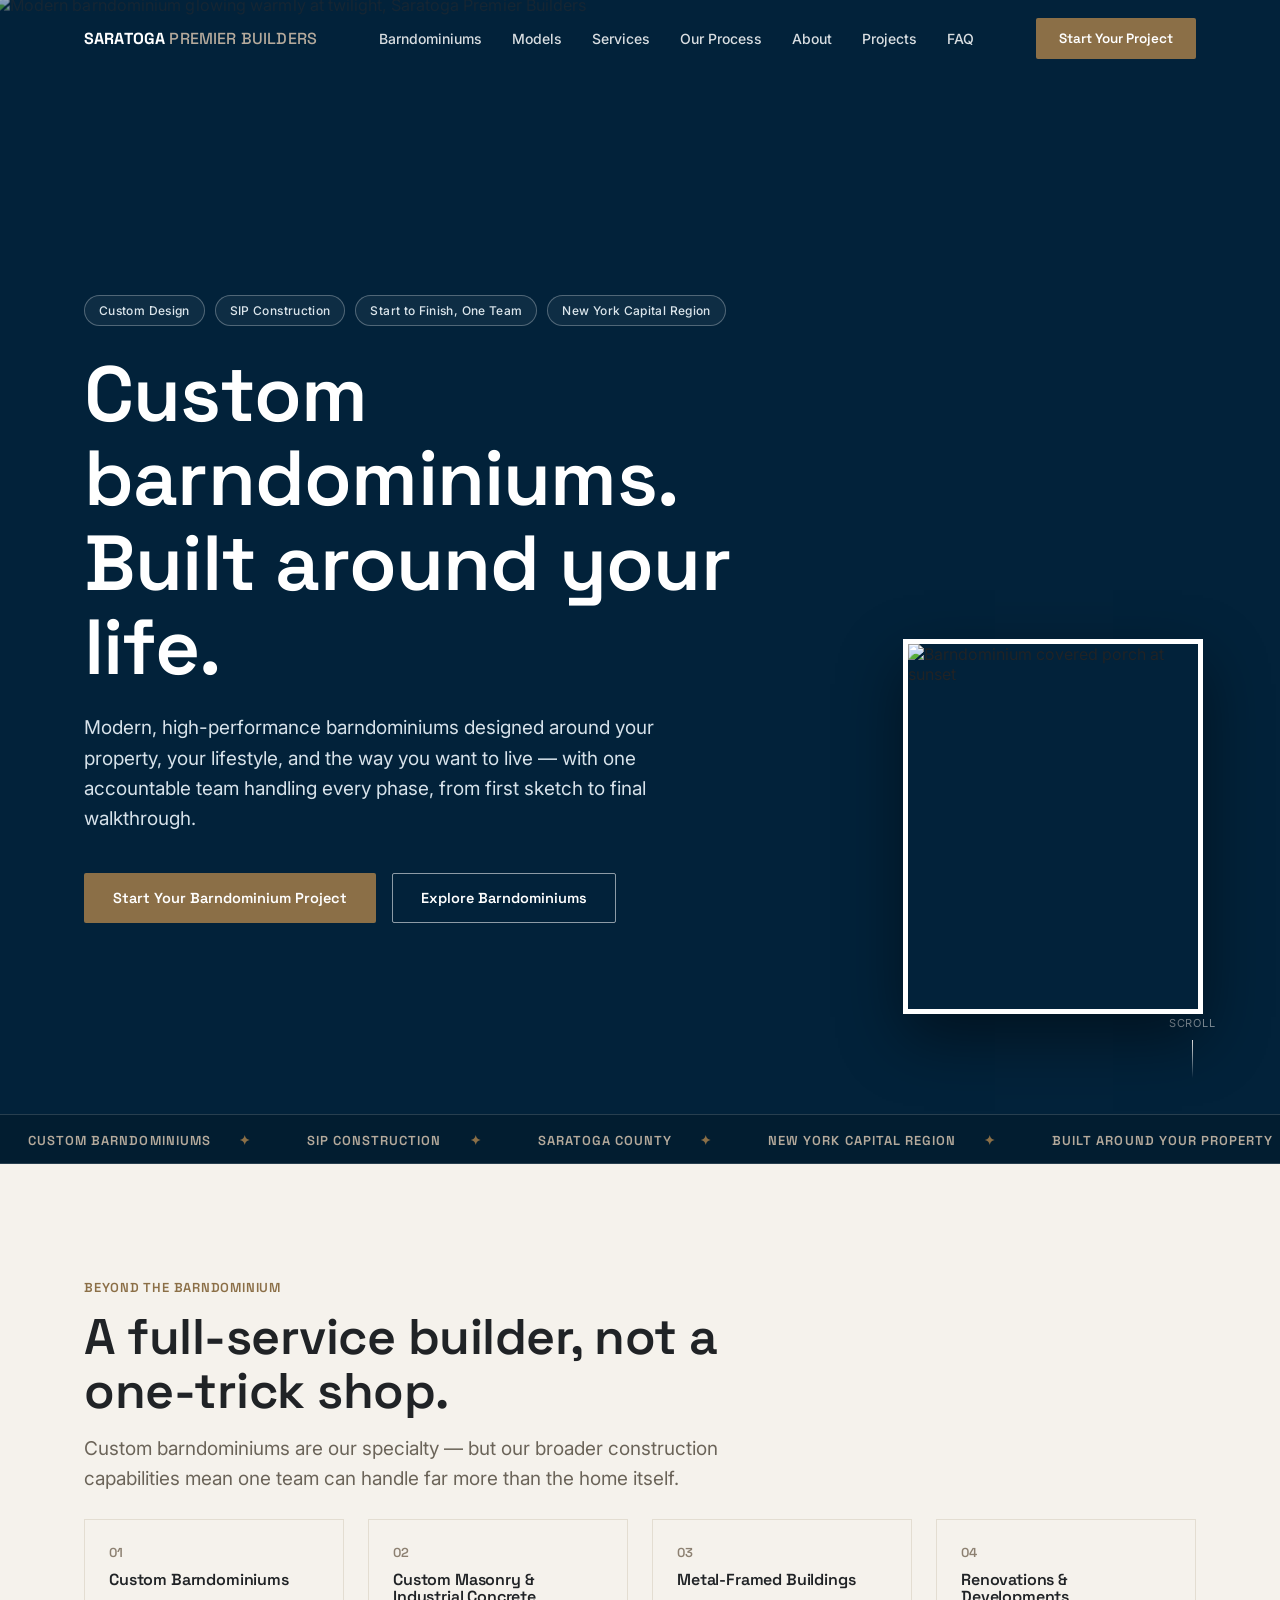
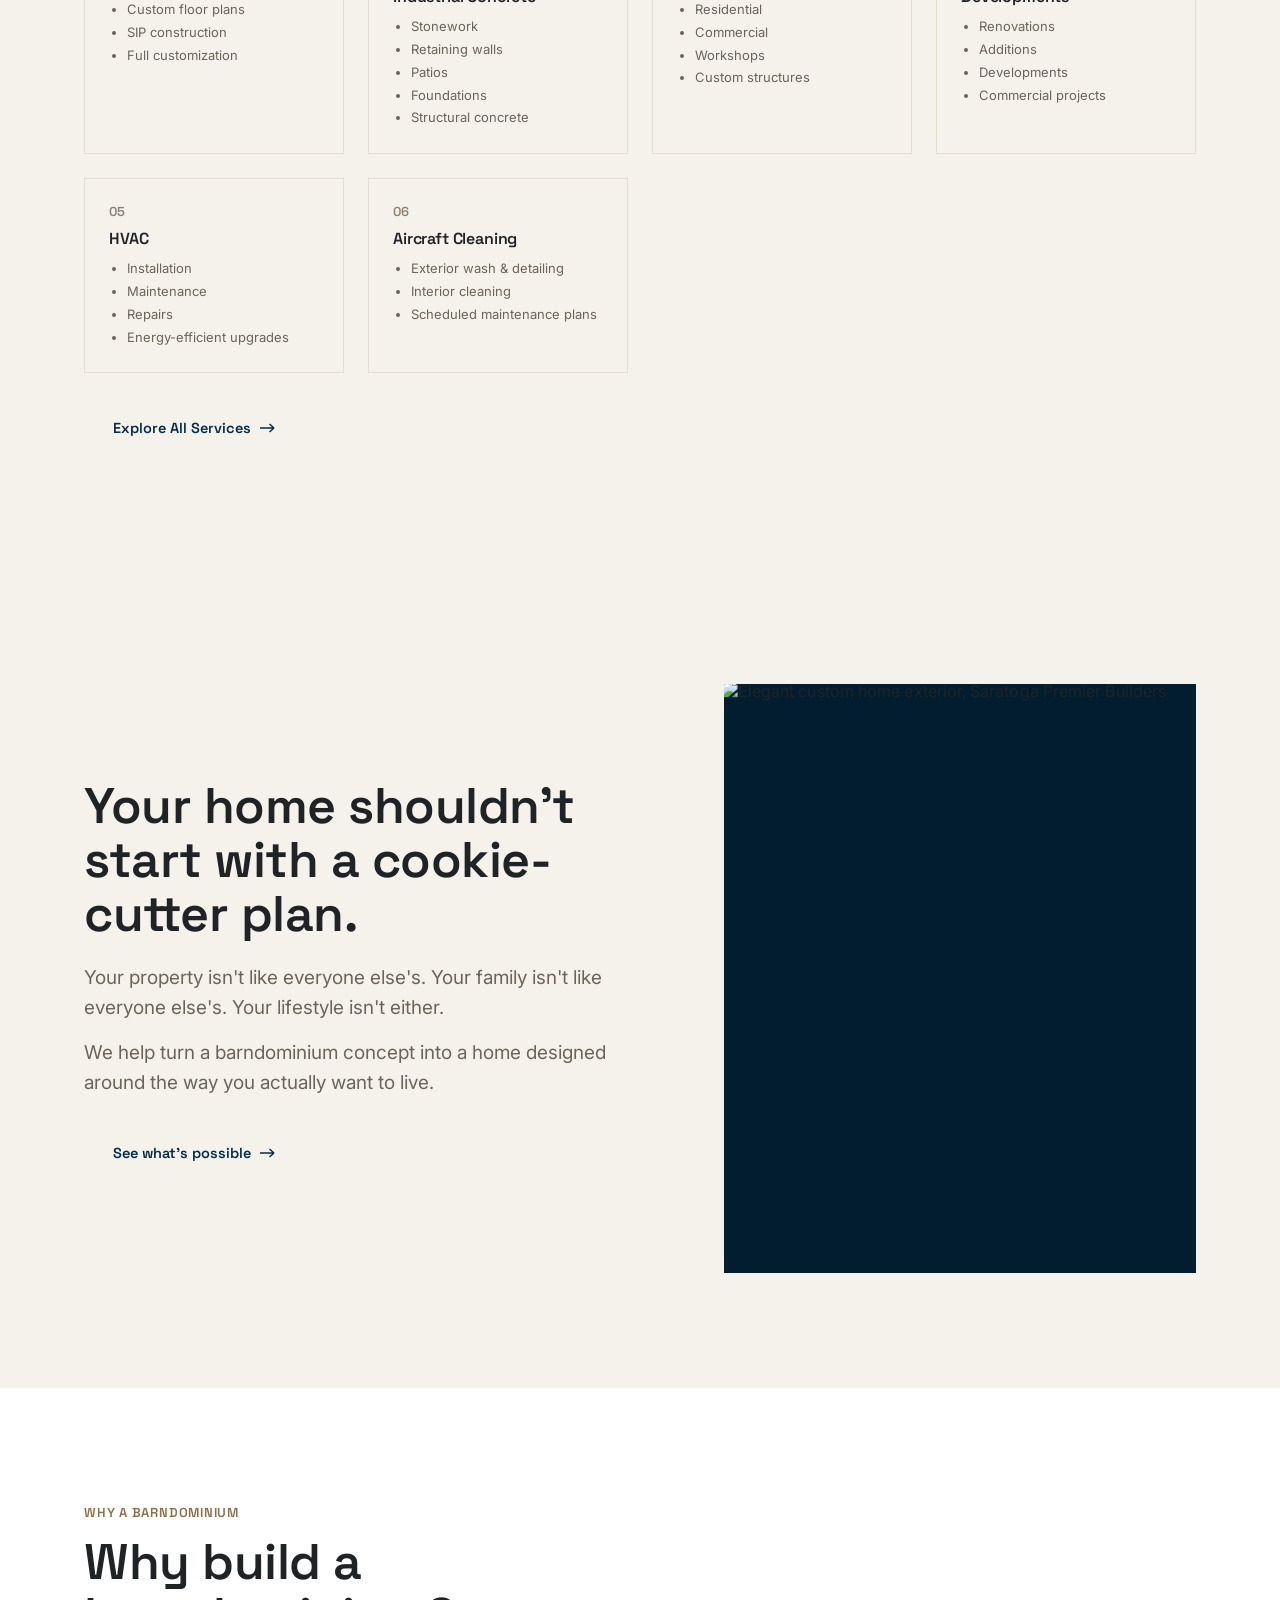
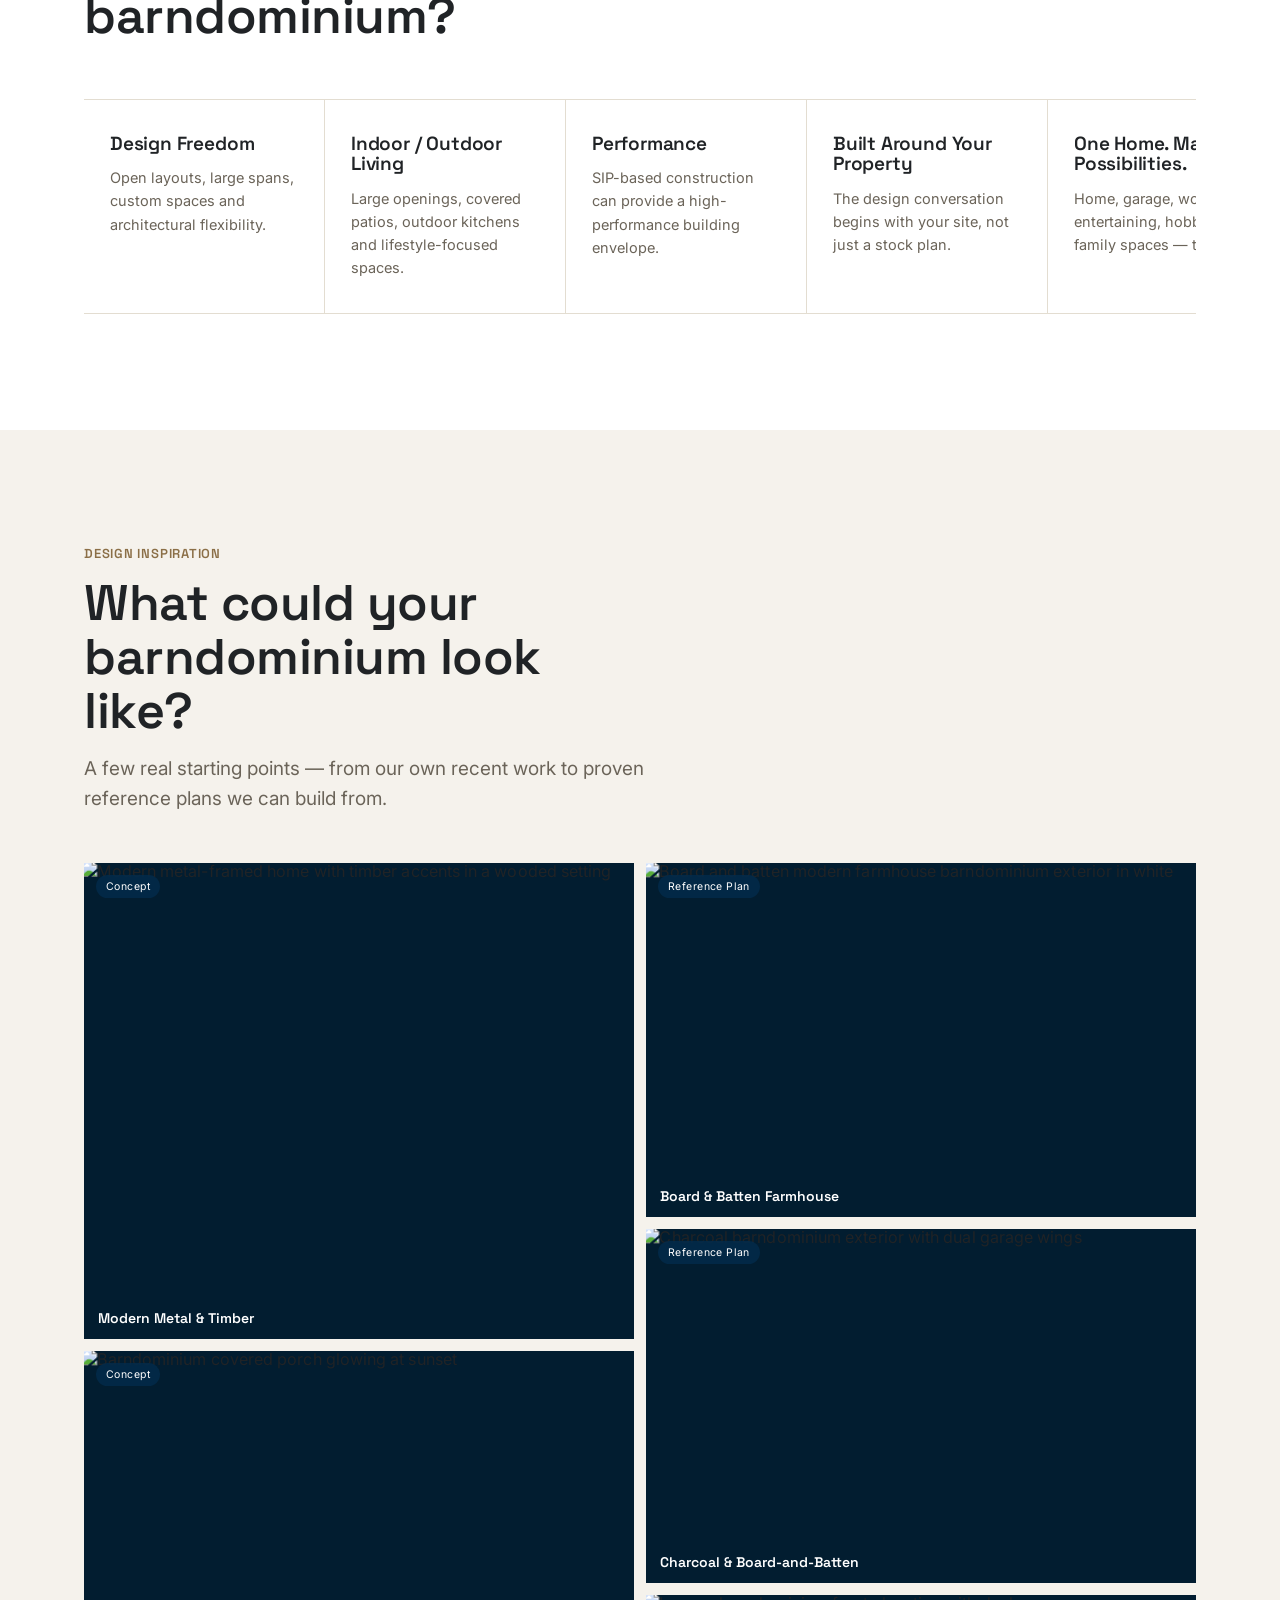
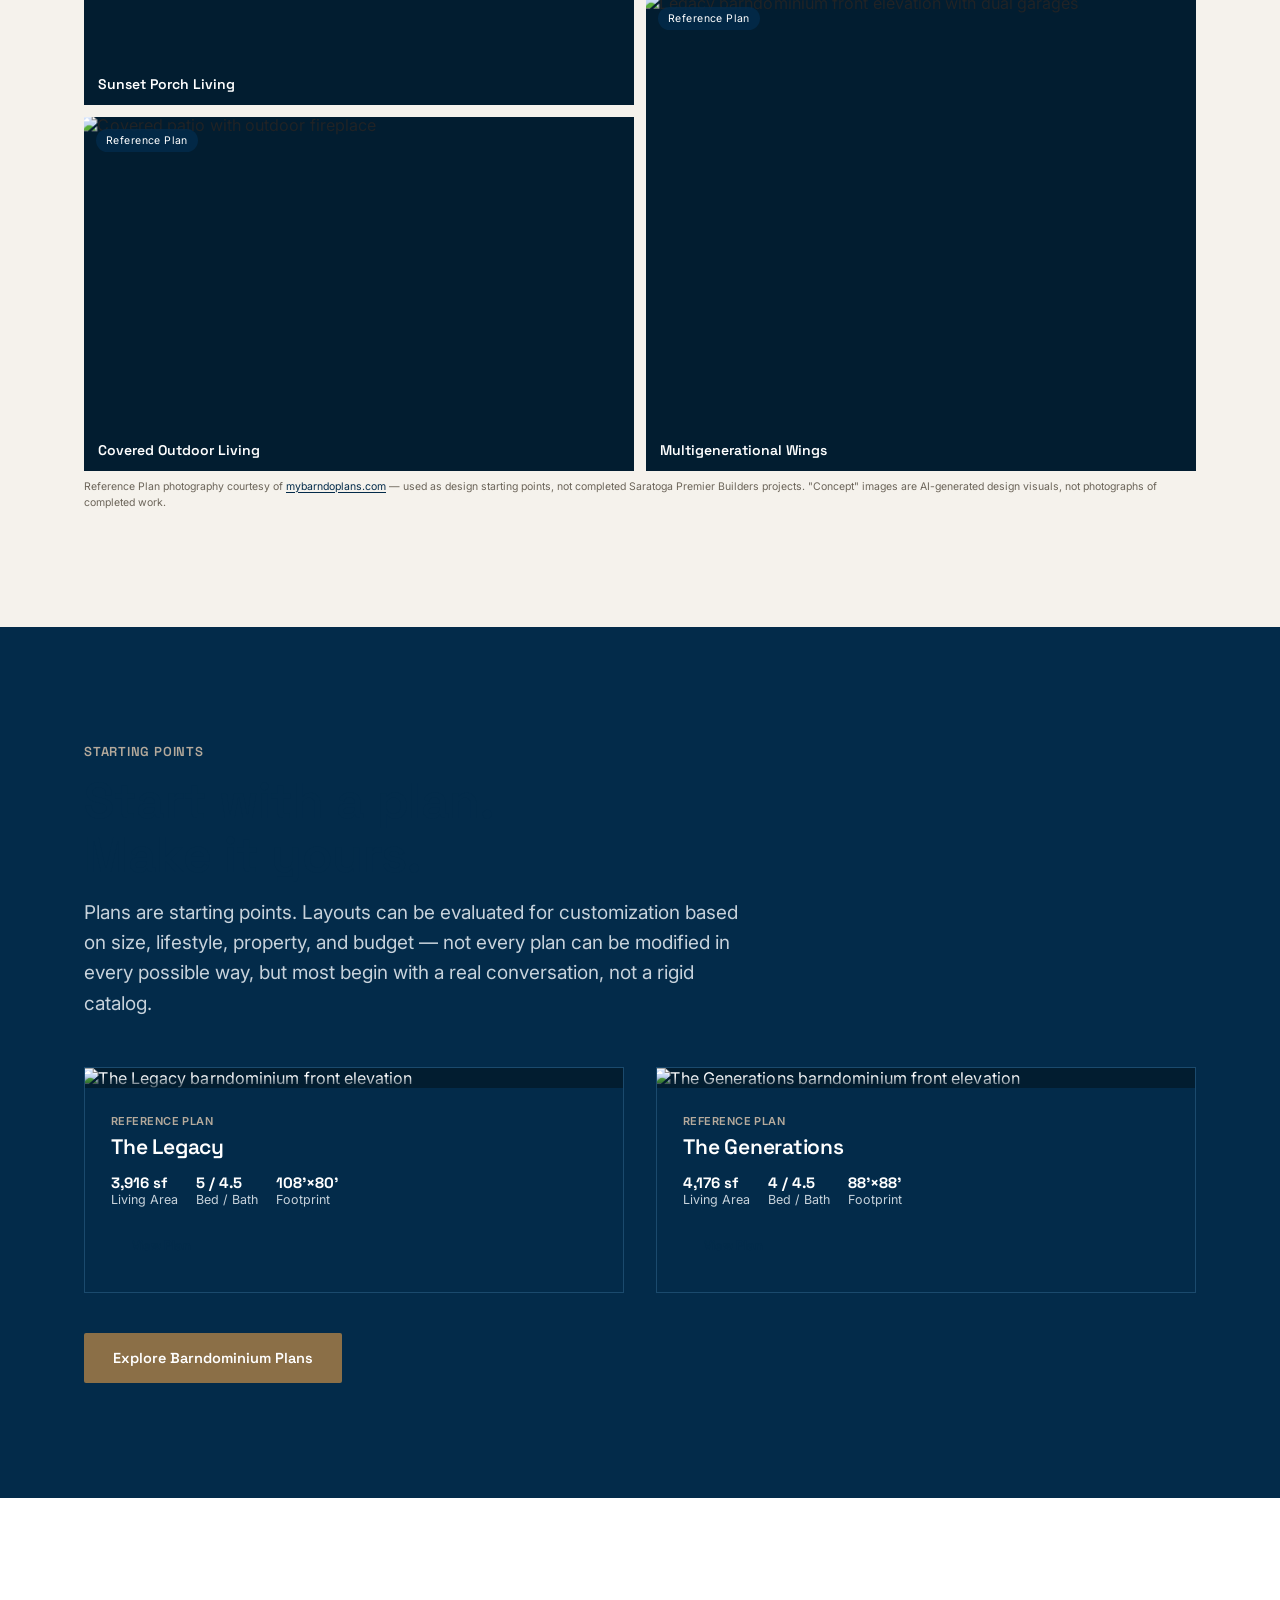
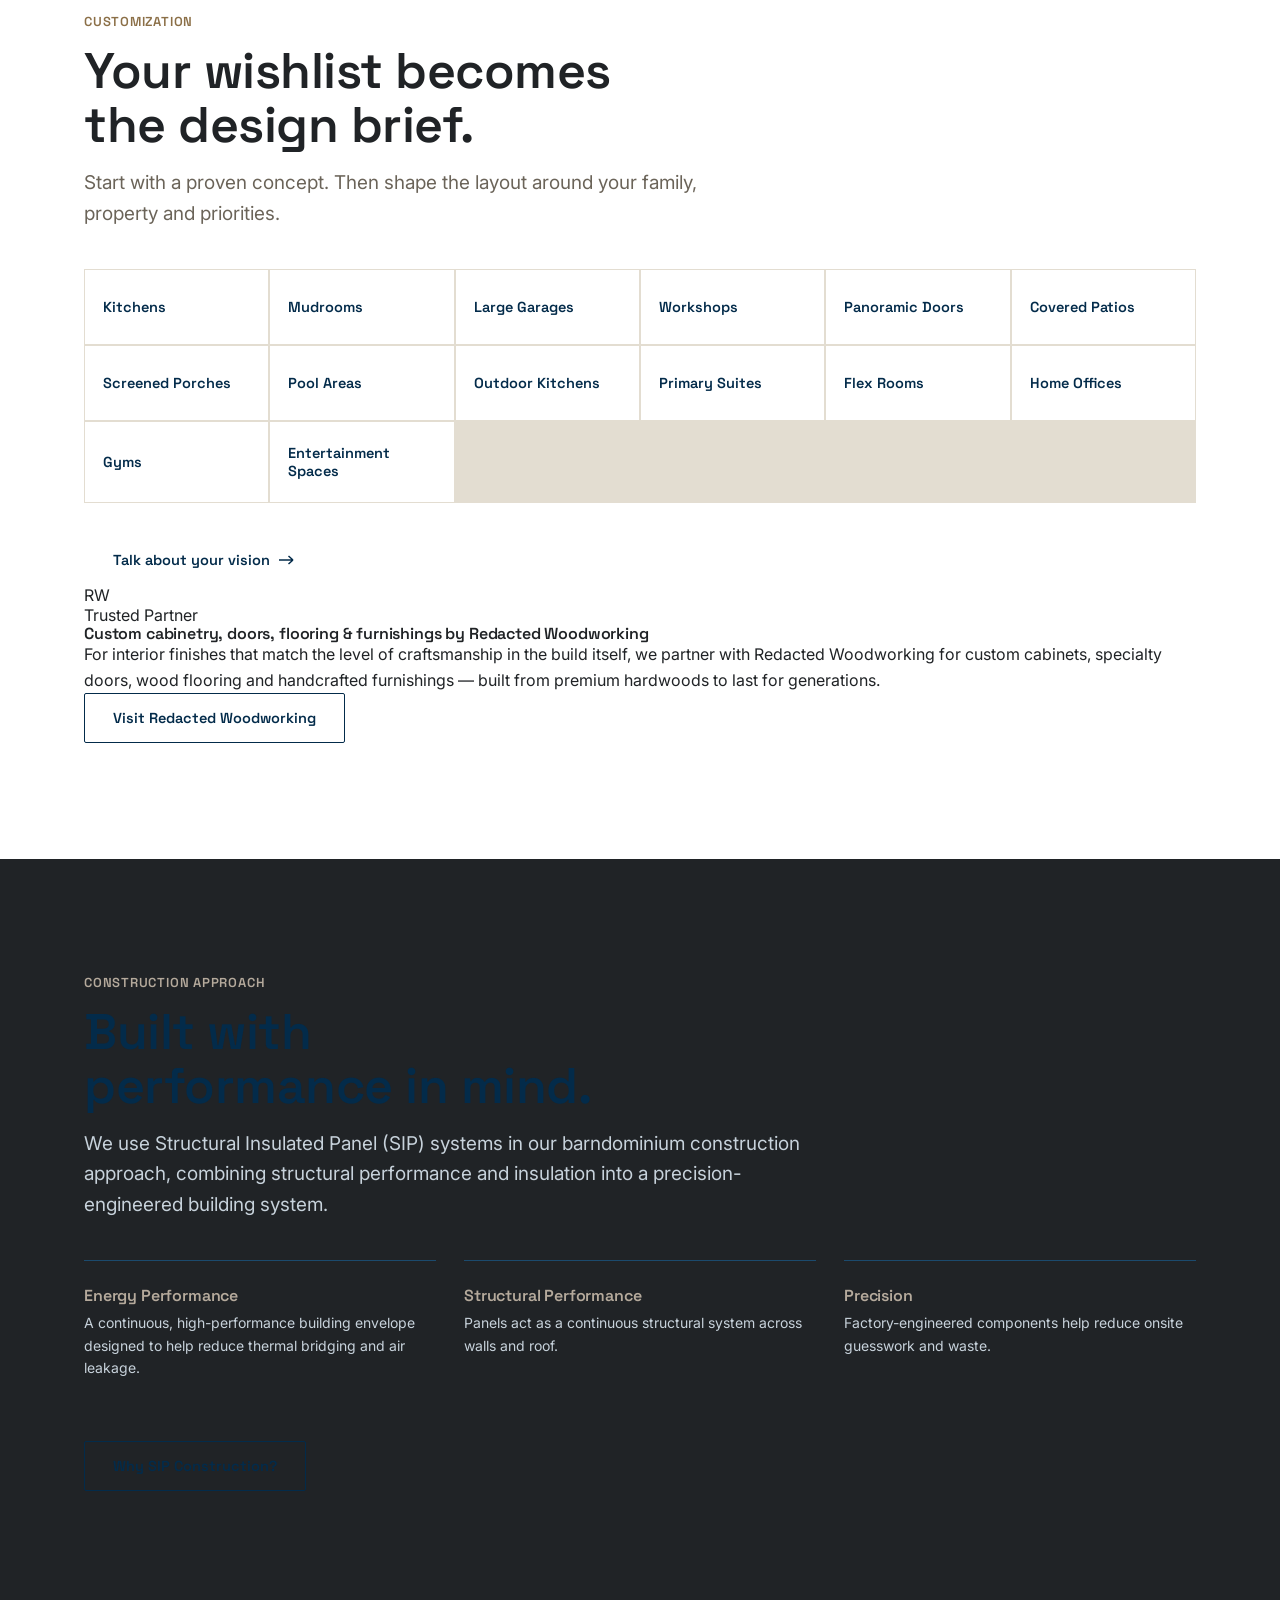
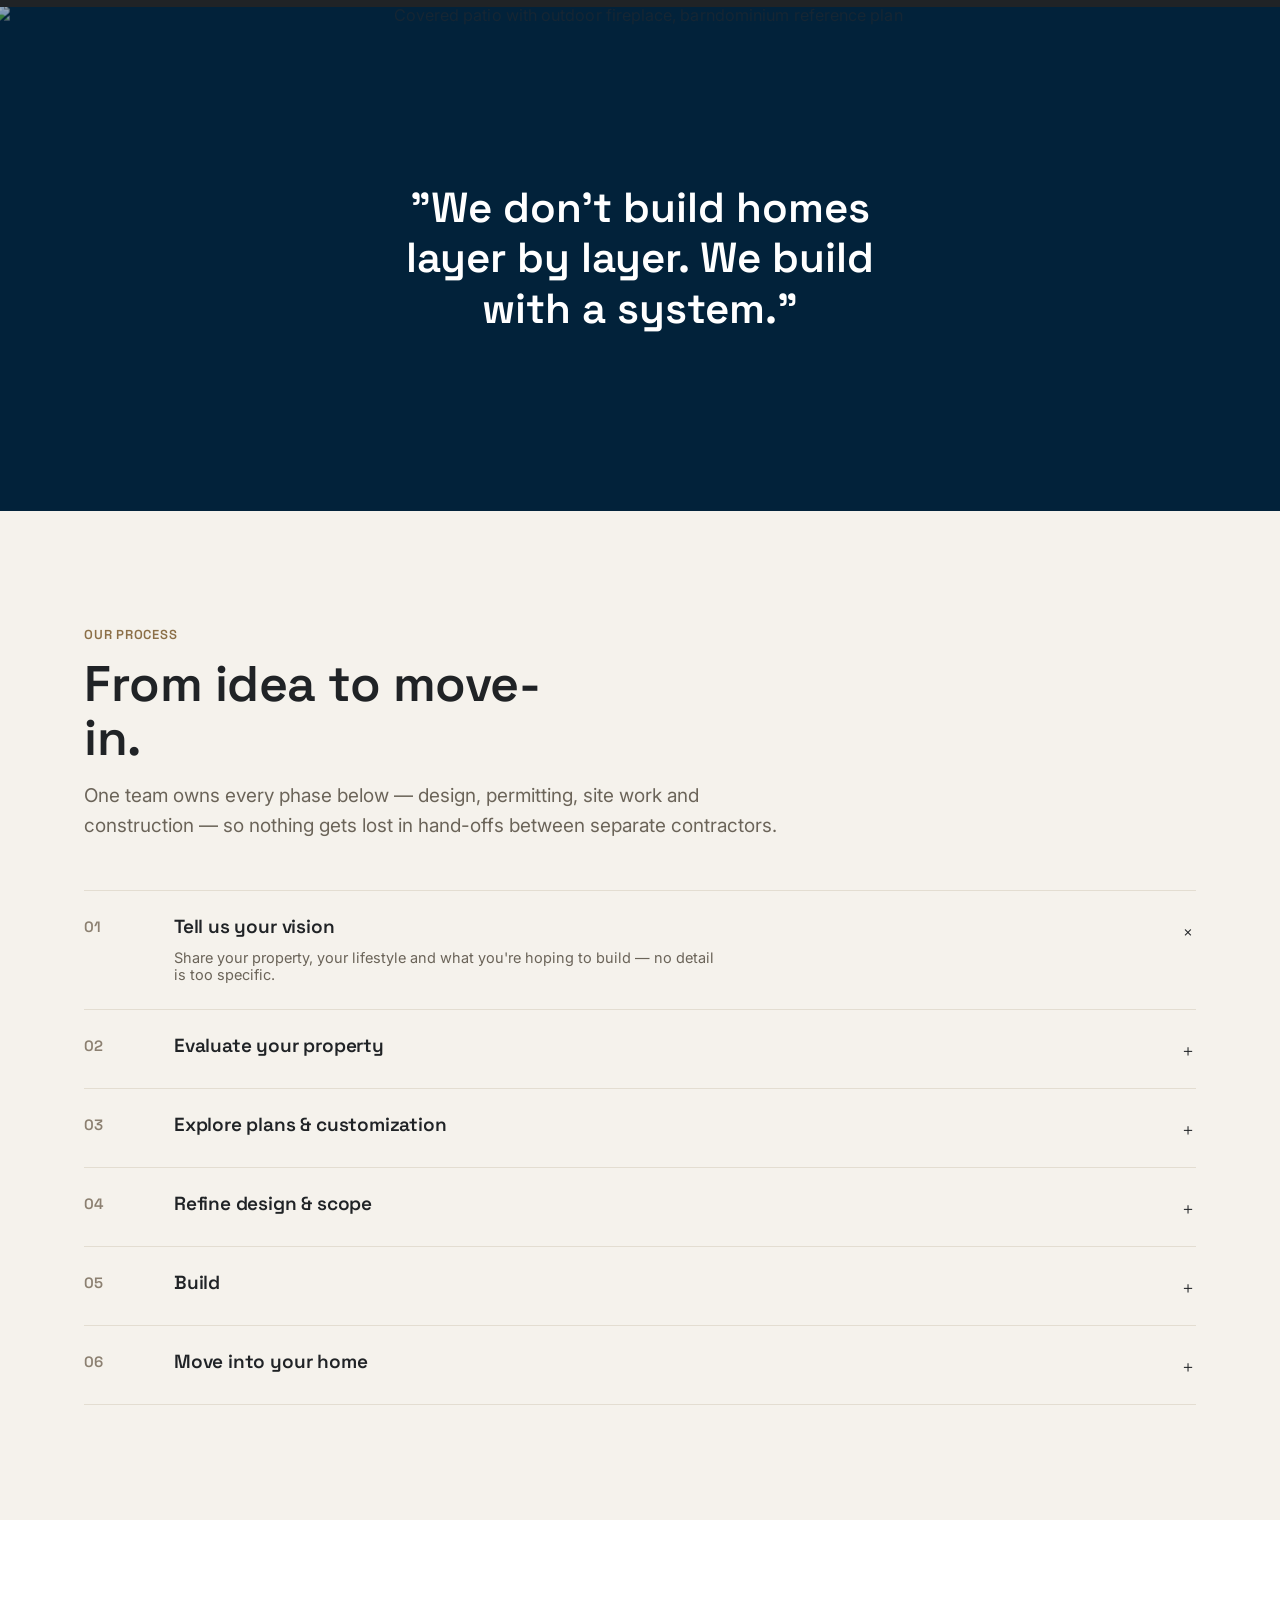
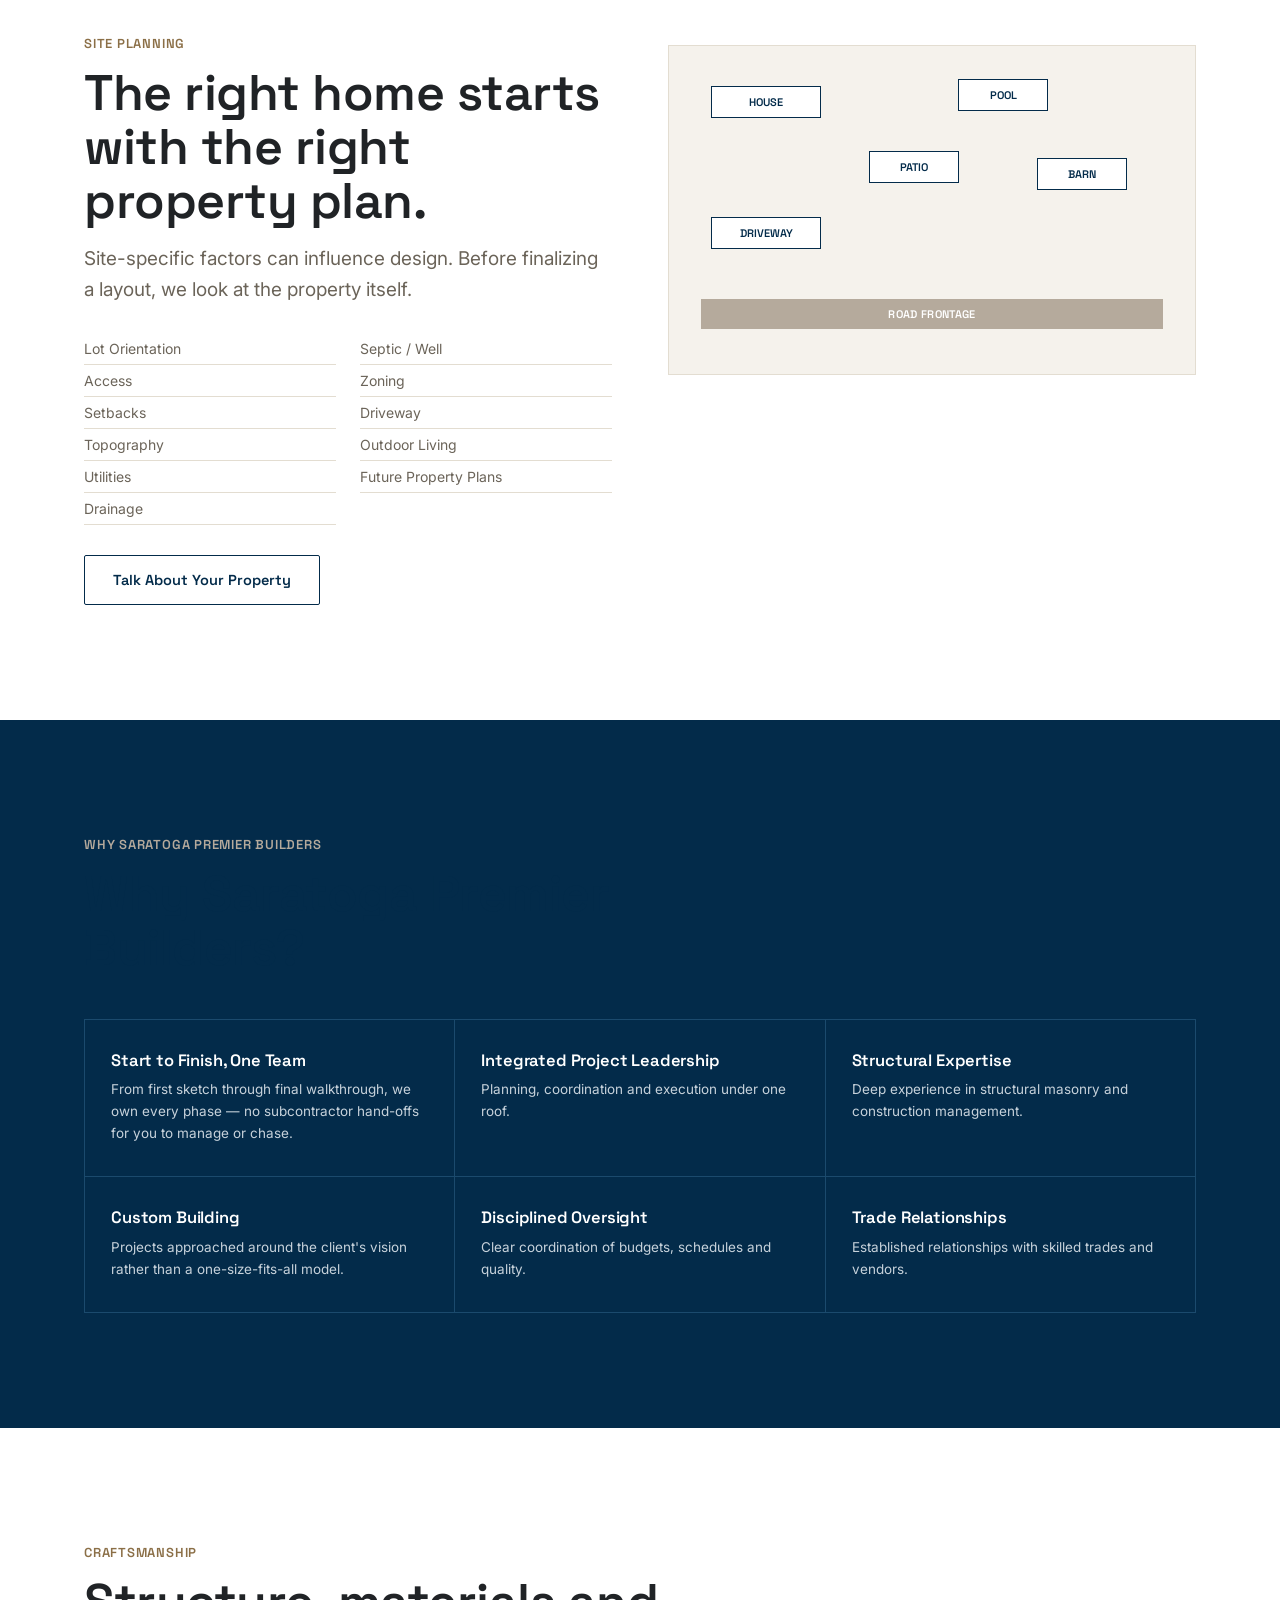
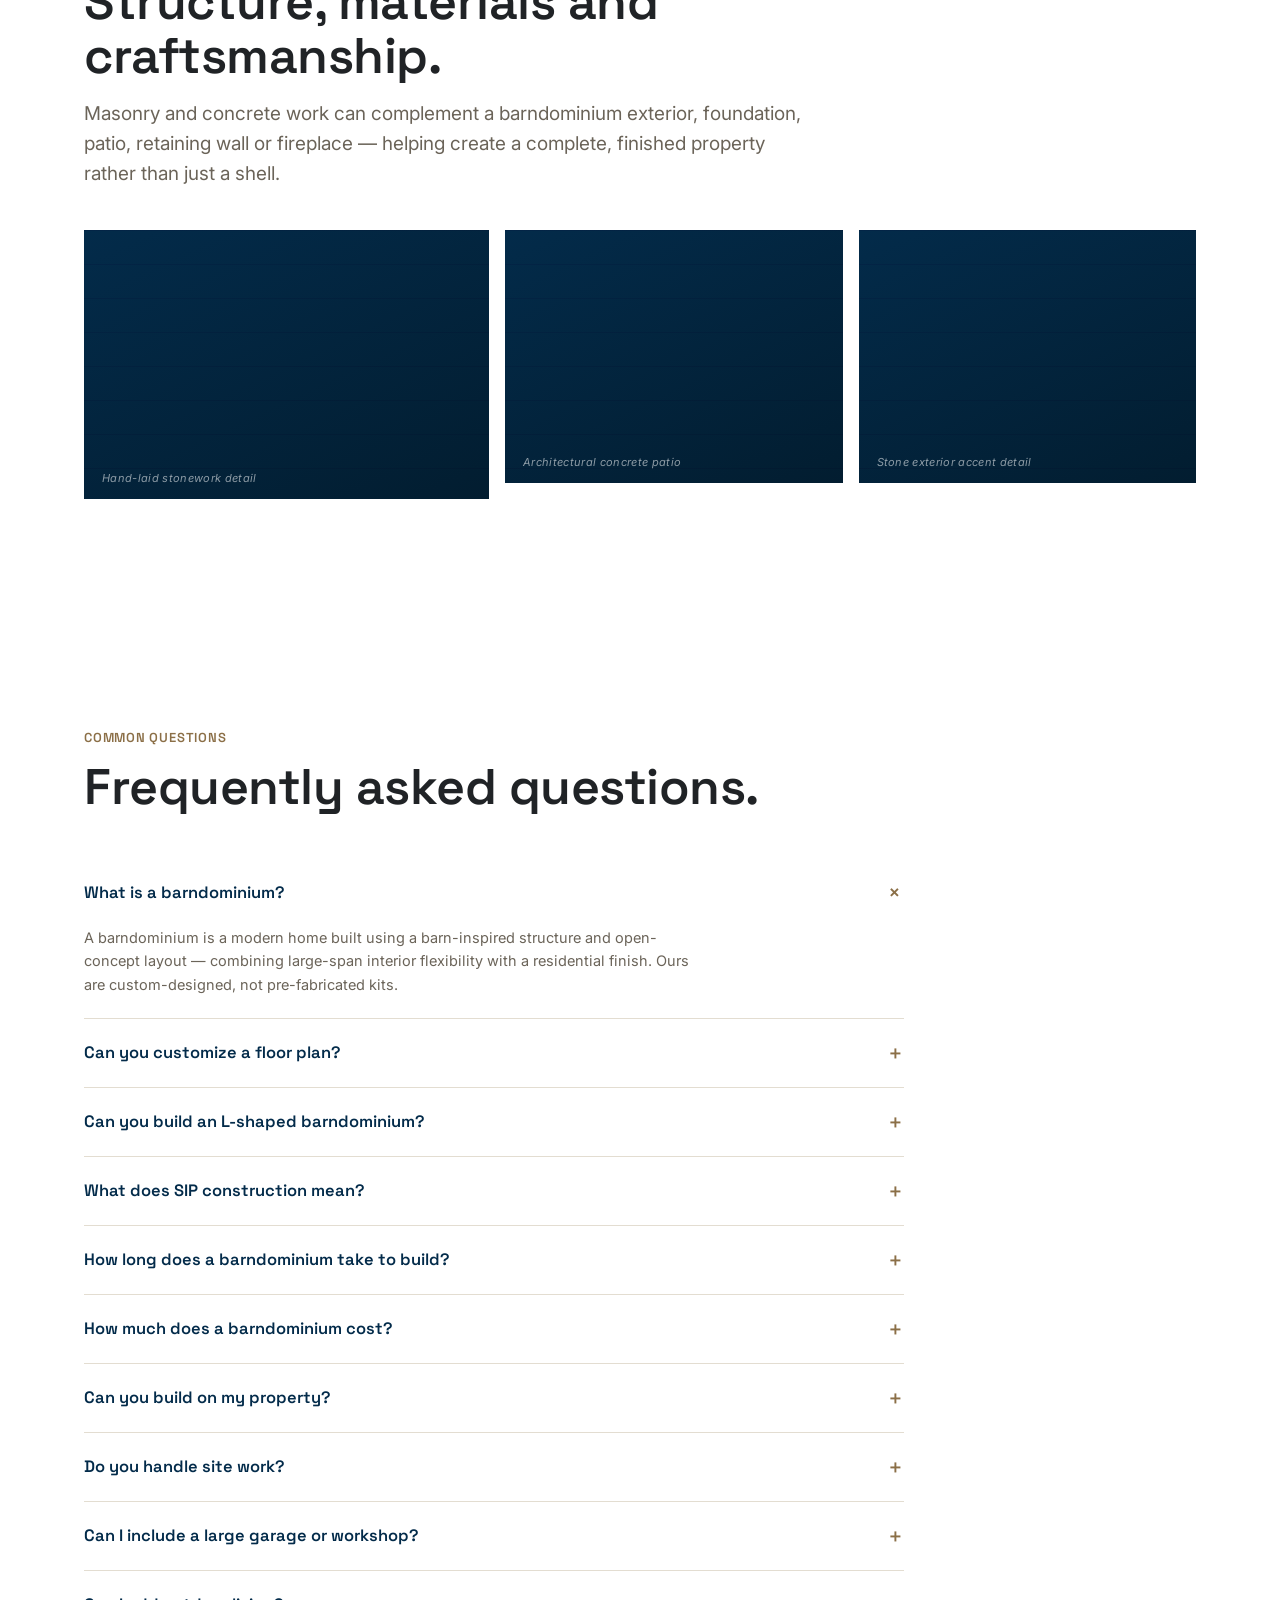
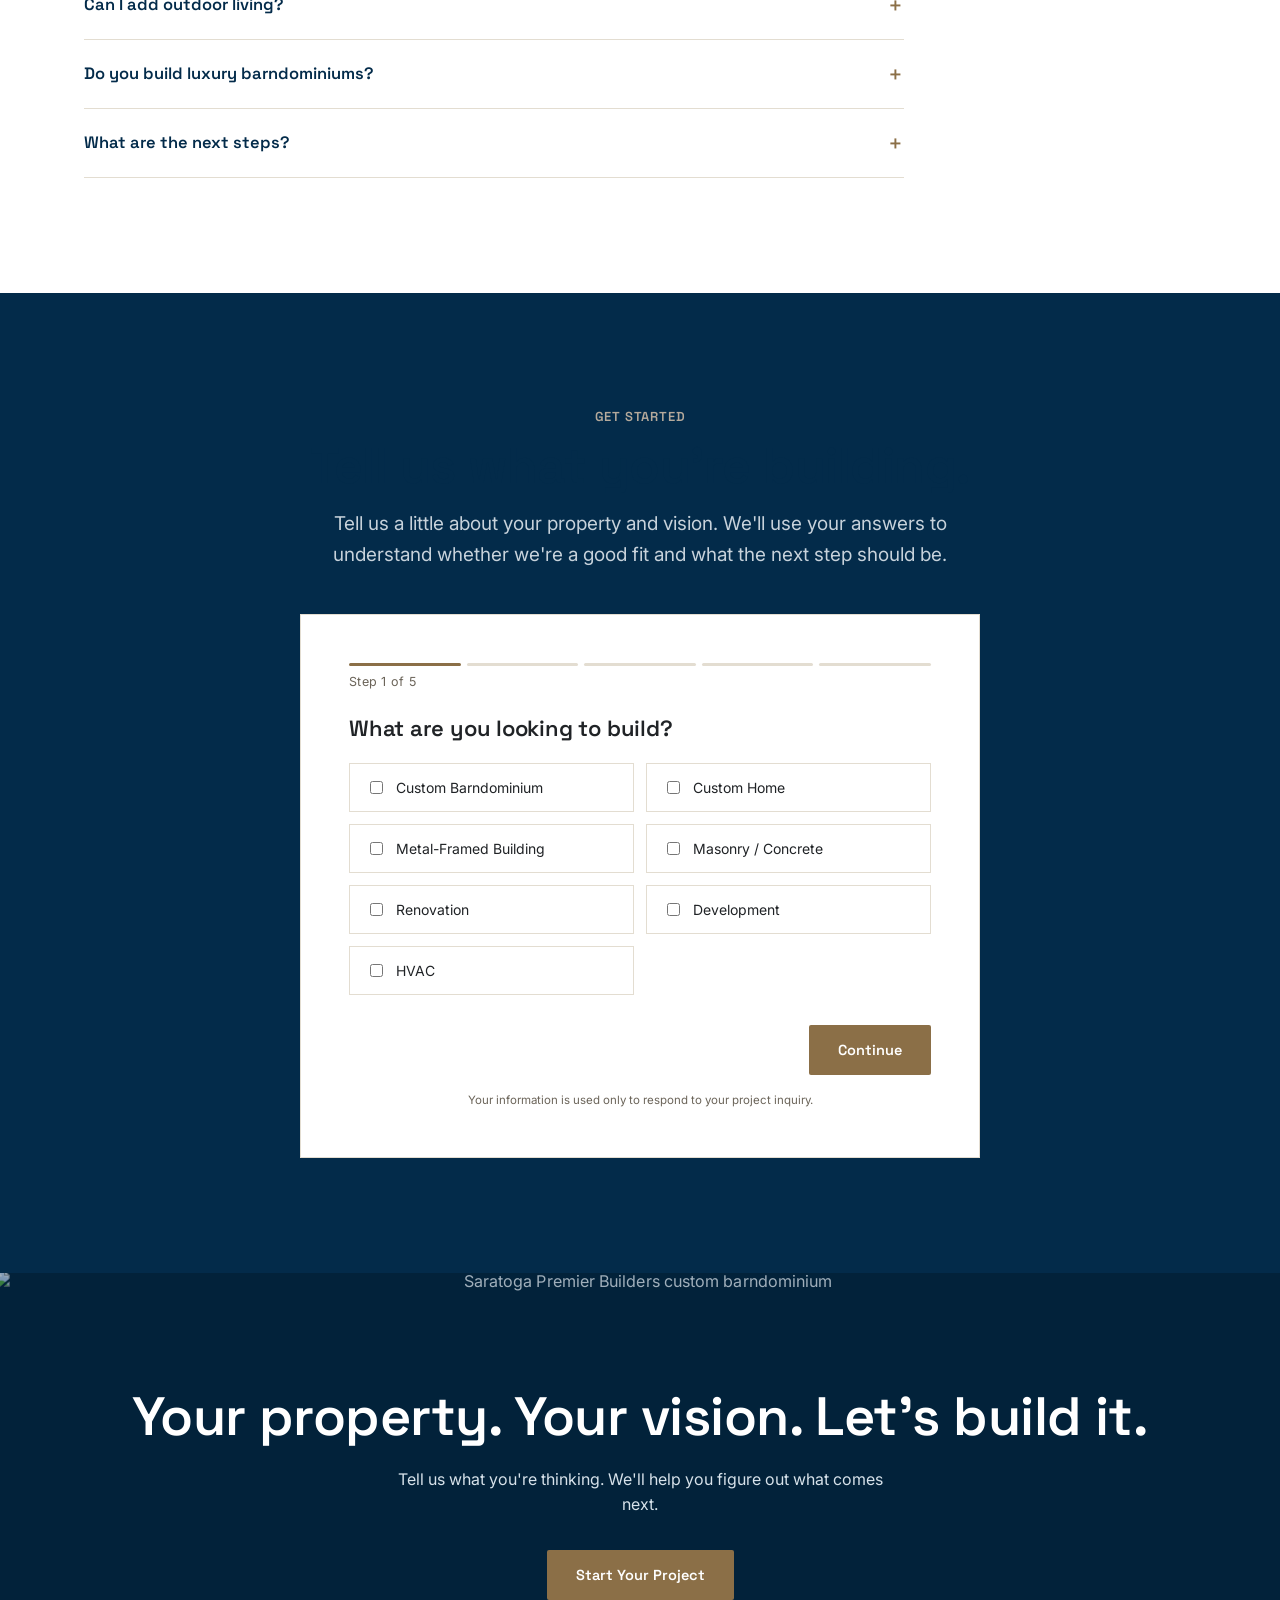
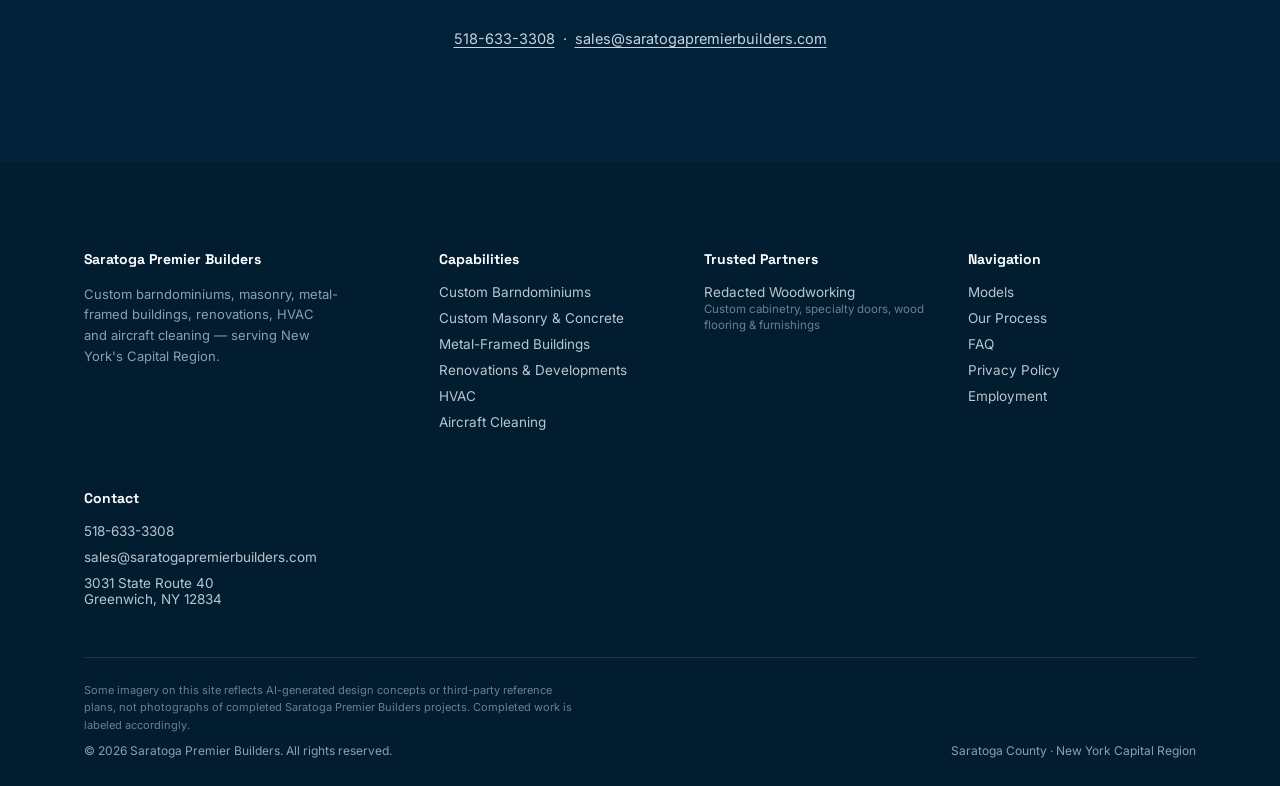
==== index.html @ 33a9e275 "Update index.html: white bg, services grid moved up, partner spotlight" ====
<!DOCTYPE html>
<html lang="en">
<head>
<meta charset="UTF-8">
<meta name="viewport" content="width=device-width, initial-scale=1.0">
<title>Saratoga Premier Builders | Custom Barndominiums, Built Around Your Life</title>
<meta name="description" content="Saratoga Premier Builders specializes in custom barndominiums for New York's Capital Region — plus custom masonry, metal-framed buildings, renovations and HVAC. Start your project today.">
<link rel="preconnect" href="https://fonts.googleapis.com">
<link rel="preconnect" href="https://fonts.gstatic.com" crossorigin>
<link href="https://fonts.googleapis.com/css2?family=Space+Grotesk:wght@400;500;600;700&family=Inter:wght@400;500;600;700&display=swap" rel="stylesheet">
<link rel="stylesheet" href="assets/styles.css">
</head>
<body>

<header id="siteHeader">
  <div class="nav-inner">
    <a href="index.html" class="logo">SARATOGA <span>PREMIER BUILDERS</span></a>
    <nav class="main-nav" id="mainNav">
      <a href="barndominiums.html">Barndominiums</a>
      <a href="barndominium-models.html">Models</a>
      <a href="services.html">Services</a>
      <a href="index.html#process">Our Process</a>
      <a href="about.html">About</a>
      <a href="projects.html">Projects</a>
      <a href="faq.html">FAQ</a>
    </nav>
    <div class="nav-cta">
      <a href="start-your-project.html" class="btn btn-primary">Start Your Project</a>
      <button class="nav-toggle" id="navToggle" aria-label="Toggle menu" aria-expanded="false"><span></span></button>
    </div>
  </div>
</header>

<main id="top">

  <!-- ============ HERO ============ -->
  <section class="hero hero-layered">
    <div class="rphoto" style="position:absolute;inset:0;">
      <img src="https://img1.wsimg.com/isteam/ip/5f646160-ce02-4051-a6c9-fb5da650a4ab/196e1cfb-59c8-4579-aa8c-2227b116b776.png/:/cr=t:0%25,l:16.67%25,w:66.67%25,h:100%25/rs=w:1400,h:1400,cg:true" alt="Modern barndominium glowing warmly at twilight, Saratoga Premier Builders">
      <div class="tint-full"></div>
    </div>
    <div class="hero-inset">
      <img src="https://img1.wsimg.com/isteam/ip/5f646160-ce02-4051-a6c9-fb5da650a4ab/ChatGPT%20Image%20Apr%204%2C%202026%2C%2012_59_39%20PM.png/:/cr=t:0%25,l:1.16%25,w:66.67%25,h:100%25/rs=w:700,h:700,cg:true" alt="Barndominium covered porch at sunset">
    </div>
    <div class="hero-inner">
      <div class="hero-eyebrow">
        <span class="chip">Custom Design</span>
        <span class="chip">SIP Construction</span>
        <span class="chip">Start to Finish, One Team</span>
        <span class="chip">New York Capital Region</span>
      </div>
      <h1>Custom barndominiums. Built around your life.</h1>
      <p class="lede">Modern, high-performance barndominiums designed around your property, your lifestyle, and the way you want to live — with one accountable team handling every phase, from first sketch to final walkthrough.</p>
      <div class="hero-ctas">
        <a href="#start" class="btn btn-primary">Start Your Barndominium Project</a>
        <a href="barndominiums.html" class="btn btn-outline-light">Explore Barndominiums</a>
      </div>
    </div>
    <div class="scroll-cue"><span>SCROLL</span><span class="line"></span></div>
  </section>

  <div class="marquee">
    <div class="marquee-track">
      <span>CUSTOM BARNDOMINIUMS</span><span>SIP CONSTRUCTION</span><span>SARATOGA COUNTY</span><span>NEW YORK CAPITAL REGION</span><span>BUILT AROUND YOUR PROPERTY</span>
      <span>CUSTOM BARNDOMINIUMS</span><span>SIP CONSTRUCTION</span><span>SARATOGA COUNTY</span><span>NEW YORK CAPITAL REGION</span><span>BUILT AROUND YOUR PROPERTY</span>
    </div>
  </div>

  <!-- ============ SERVICES OVERVIEW — MOVED UP FOR VISIBILITY ============ -->
  <section id="services" class="section-warm">
    <div class="wrap">
      <div class="label">Beyond the Barndominium</div>
      <h2 class="h-lg" style="margin-top:14px; max-width:20ch;">A full-service builder, not a one-trick shop.</h2>
      <p class="lede" style="margin-top:16px;">Custom barndominiums are our specialty — but our broader construction capabilities mean one team can handle far more than the home itself.</p>
      <div class="service-grid">
        <article class="service-card">
          <div class="num">01</div>
          <h4>Custom Barndominiums</h4>
          <ul><li>Custom floor plans</li><li>SIP construction</li><li>Full customization</li></ul>
        </article>
        <article class="service-card">
          <div class="num">02</div>
          <h4>Custom Masonry &amp; Industrial Concrete</h4>
          <ul><li>Stonework</li><li>Retaining walls</li><li>Patios</li><li>Foundations</li><li>Structural concrete</li></ul>
        </article>
        <article class="service-card">
          <div class="num">03</div>
          <h4>Metal-Framed Buildings</h4>
          <ul><li>Residential</li><li>Commercial</li><li>Workshops</li><li>Custom structures</li></ul>
        </article>
        <article class="service-card">
          <div class="num">04</div>
          <h4>Renovations &amp; Developments</h4>
          <ul><li>Renovations</li><li>Additions</li><li>Developments</li><li>Commercial projects</li></ul>
        </article>
        <article class="service-card">
          <div class="num">05</div>
          <h4>HVAC</h4>
          <ul><li>Installation</li><li>Maintenance</li><li>Repairs</li><li>Energy-efficient upgrades</li></ul>
        </article>
        <article class="service-card">
          <div class="num">06</div>
          <h4>Aircraft Cleaning</h4>
          <ul><li>Exterior wash &amp; detailing</li><li>Interior cleaning</li><li>Scheduled maintenance plans</li></ul>
        </article>
      </div>
      <a href="services.html" class="btn btn-ghost" style="margin-top:30px;">Explore All Services <svg width="16" height="10" viewBox="0 0 16 10" fill="none"><path d="M1 5H15M15 5L10.5 1M15 5L10.5 9" stroke="currentColor" stroke-width="1.5"/></svg></a>
    </div>
  </section>

  <!-- ============ SECTION 2 — NOT A COOKIE CUTTER ============ -->
  <section class="section-warm">
    <div class="wrap" style="display:grid; grid-template-columns:1.1fr .9fr; gap:64px; align-items:center;">
      <div>
        <h2 class="h-lg">Your home shouldn't start with a cookie-cutter plan.</h2>
        <p class="lede" style="margin-top:22px; max-width:56ch;">Your property isn't like everyone else's. Your family isn't like everyone else's. Your lifestyle isn't either.</p>
        <p class="lede" style="margin-top:14px; max-width:56ch;">We help turn a barndominium concept into a home designed around the way you actually want to live.</p>
        <a href="#gallery" class="btn btn-ghost" style="margin-top:30px;">See what's possible <svg width="16" height="10" viewBox="0 0 16 10" fill="none"><path d="M1 5H15M15 5L10.5 1M15 5L10.5 9" stroke="currentColor" stroke-width="1.5"/></svg></a>
      </div>
      <div class="rphoto" style="aspect-ratio:4/5;">
        <img src="https://img1.wsimg.com/isteam/ip/5f646160-ce02-4051-a6c9-fb5da650a4ab/B1.png/:/cr=t:14.79%25,l:14.79%25,w:70.42%25,h:70.42%25/rs=w:900,h:900,cg:true" alt="Elegant custom home exterior, Saratoga Premier Builders">
      </div>
    </div>
  </section>

  <!-- ============ SECTION 3 — WHY BARNDOMINIUM ============ -->
  <section id="why-barndo">
    <div class="wrap">
      <div class="label">Why a Barndominium</div>
      <h2 class="h-lg" style="margin-top:14px; max-width:16ch;">Why build a barndominium?</h2>
    </div>
    <div class="wrap" style="margin-top:56px;">
      <div class="benefit-rail" id="benefitRail">
        <article class="benefit-card">
          <h3>Design Freedom</h3>
          <p>Open layouts, large spans, custom spaces and architectural flexibility.</p>
        </article>
        <article class="benefit-card">
          <h3>Indoor / Outdoor Living</h3>
          <p>Large openings, covered patios, outdoor kitchens and lifestyle-focused spaces.</p>
        </article>
        <article class="benefit-card">
          <h3>Performance</h3>
          <p>SIP-based construction can provide a high-performance building envelope.</p>
        </article>
        <article class="benefit-card">
          <h3>Built Around Your Property</h3>
          <p>The design conversation begins with your site, not just a stock plan.</p>
        </article>
        <article class="benefit-card">
          <h3>One Home. Many Possibilities.</h3>
          <p>Home, garage, workshop, entertaining, hobbies and family spaces — together.</p>
        </article>
      </div>
    </div>
  </section>

  <!-- ============ SECTION 4 — SHOW THE HOMES ============ -->
  <section id="gallery" class="section-warm">
    <div class="wrap">
      <div class="label">Design Inspiration</div>
      <h2 class="h-lg" style="margin-top:14px; max-width:18ch;">What could your barndominium look like?</h2>
      <p class="lede" style="margin-top:16px;">A few real starting points — from our own recent work to proven reference plans we can build from.</p>
    </div>
    <div class="wrap" style="margin-top:48px;">
      <div class="mosaic">
        <div class="rphoto wide tall">
          <img src="https://img1.wsimg.com/isteam/ip/5f646160-ce02-4051-a6c9-fb5da650a4ab/ChatGPT%20Image%20Oct%201%2C%202025%2C%2010_15_55%20PM.png/:/cr=t:7.39%25,l:0%25,w:100%25,h:66.67%25/rs=w:900,h:900,cg:true" alt="Modern metal-framed home with timber accents in a wooded setting">
          <div class="tint"></div>
          <span class="tag" style="position:absolute; top:12px; left:12px;">Concept</span>
          <div class="mosaic-cap">Modern Metal &amp; Timber</div>
        </div>
        <div class="rphoto">
          <img src="https://mybarndoplans.com/wp-content/uploads/2025/06/generations-barndominium-front-elevation-white-1024x682.jpg" alt="Board and batten modern farmhouse barndominium exterior in white">
          <div class="tint"></div>
          <span class="tag" style="position:absolute; top:12px; left:12px;">Reference Plan</span>
          <div class="mosaic-cap">Board &amp; Batten Farmhouse</div>
        </div>
        <div class="rphoto">
          <img src="https://mybarndoplans.com/wp-content/uploads/2025/06/generations-barndominium-rear-elevation-dark-1024x645.jpg" alt="Charcoal barndominium exterior with dual garage wings">
          <div class="tint"></div>
          <span class="tag" style="position:absolute; top:12px; left:12px;">Reference Plan</span>
          <div class="mosaic-cap">Charcoal &amp; Board-and-Batten</div>
        </div>
        <div class="rphoto wide">
          <img src="https://img1.wsimg.com/isteam/ip/5f646160-ce02-4051-a6c9-fb5da650a4ab/ChatGPT%20Image%20Apr%204%2C%202026%2C%2012_59_39%20PM.png/:/cr=t:0%25,l:1.16%25,w:66.67%25,h:100%25/rs=w:900,h:900,cg:true" alt="Barndominium covered porch glowing at sunset">
          <div class="tint"></div>
          <span class="tag" style="position:absolute; top:12px; left:12px;">Concept</span>
          <div class="mosaic-cap">Sunset Porch Living</div>
        </div>
        <div class="rphoto tall">
          <img src="https://mybarndoplans.com/wp-content/uploads/2025/05/legacy-barndominium-multigenerational-front-view-1024x613.jpg" alt="Legacy barndominium front elevation with dual garages">
          <div class="tint"></div>
          <span class="tag" style="position:absolute; top:12px; left:12px;">Reference Plan</span>
          <div class="mosaic-cap">Multigenerational Wings</div>
        </div>
        <div class="rphoto">
          <img src="https://mybarndoplans.com/wp-content/uploads/2025/06/generations-barndominium-front-elevation-dark-angle-1024x614.jpg" alt="Covered patio with outdoor fireplace">
          <div class="tint"></div>
          <span class="tag" style="position:absolute; top:12px; left:12px;">Reference Plan</span>
          <div class="mosaic-cap">Covered Outdoor Living</div>
        </div>
      </div>
      <p class="attrib">Reference Plan photography courtesy of <a href="https://mybarndoplans.com" target="_blank" rel="noopener">mybarndoplans.com</a> — used as design starting points, not completed Saratoga Premier Builders projects. "Concept" images are AI-generated design visuals, not photographs of completed work.</p>
    </div>
  </section>

  <!-- ============ SECTION 5 — FEATURED PLANS ============ -->
  <section id="models" class="section-dark">
    <div class="wrap">
      <div class="label">Starting Points</div>
      <h2 class="h-lg" style="color:var(--navy); margin-top:14px; max-width:16ch;">Start with a plan. Make it yours.</h2>
      <p class="lede" style="margin-top:16px; max-width:56ch;">Plans are starting points. Layouts can be evaluated for customization based on size, lifestyle, property, and budget — not every plan can be modified in every possible way, but most begin with a real conversation, not a rigid catalog.</p>
      <div class="plans-row">
        <article class="plan-card">
          <div class="rphoto"><img src="https://mybarndoplans.com/wp-content/uploads/2025/05/legacy-barndominium-multigenerational-front-view-1024x613.jpg" alt="The Legacy barndominium front elevation"><div class="tint"></div></div>
          <div class="plan-body">
            <div class="tag-ref">Reference Plan</div>
            <h4>The Legacy</h4>
            <div class="plan-stats">
              <span><strong>3,916 sf</strong>Living Area</span>
              <span><strong>5 / 4.5</strong>Bed / Bath</span>
              <span><strong>108'×80'</strong>Footprint</span>
            </div>
            <a href="barndominium-models.html" class="btn btn-outline-dark" style="padding:11px 20px; font-size:13px;">View Plan</a>
          </div>
        </article>
        <article class="plan-card">
          <div class="rphoto"><img src="https://mybarndoplans.com/wp-content/uploads/2025/06/generations-barndominium-front-elevation-white-1024x682.jpg" alt="The Generations barndominium front elevation"><div class="tint"></div></div>
          <div class="plan-body">
            <div class="tag-ref">Reference Plan</div>
            <h4>The Generations</h4>
            <div class="plan-stats">
              <span><strong>4,176 sf</strong>Living Area</span>
              <span><strong>4 / 4.5</strong>Bed / Bath</span>
              <span><strong>88'×88'</strong>Footprint</span>
            </div>
            <a href="barndominium-models.html" class="btn btn-outline-dark" style="padding:11px 20px; font-size:13px;">View Plan</a>
          </div>
        </article>
      </div>
      <a href="barndominium-models.html" class="btn btn-primary" style="margin-top:40px;">Explore Barndominium Plans</a>
    </div>
  </section>

  <!-- ============ SECTION 6 — CUSTOMIZATION ============ -->
  <section id="barndominiums">
    <div class="wrap">
      <div class="label">Customization</div>
      <h2 class="h-lg" style="margin-top:14px; max-width:18ch;">Your wishlist becomes the design brief.</h2>
      <p class="lede" style="margin-top:16px;">Start with a proven concept. Then shape the layout around your family, property and priorities.</p>
    </div>
    <div class="wrap" style="margin-top:40px;">
      <div class="wish-grid">
        <div class="wish-item">Kitchens</div>
        <div class="wish-item">Mudrooms</div>
        <div class="wish-item">Large Garages</div>
        <div class="wish-item">Workshops</div>
        <div class="wish-item">Panoramic Doors</div>
        <div class="wish-item">Covered Patios</div>
        <div class="wish-item">Screened Porches</div>
        <div class="wish-item">Pool Areas</div>
        <div class="wish-item">Outdoor Kitchens</div>
        <div class="wish-item">Primary Suites</div>
        <div class="wish-item">Flex Rooms</div>
        <div class="wish-item">Home Offices</div>
        <div class="wish-item">Gyms</div>
        <div class="wish-item">Entertainment Spaces</div>
      </div>
      <a href="#start" class="btn btn-ghost" style="margin-top:32px;">Talk about your vision <svg width="16" height="10" viewBox="0 0 16 10" fill="none"><path d="M1 5H15M15 5L10.5 1M15 5L10.5 9" stroke="currentColor" stroke-width="1.5"/></svg></a>

      <div class="partner-card">
        <div class="partner-mark">RW</div>
        <div>
          <div class="partner-tag">Trusted Partner</div>
          <h4>Custom cabinetry, doors, flooring &amp; furnishings by Redacted Woodworking</h4>
          <p>For interior finishes that match the level of craftsmanship in the build itself, we partner with Redacted Woodworking for custom cabinets, specialty doors, wood flooring and handcrafted furnishings — built from premium hardwoods to last for generations.</p>
        </div>
        <a href="https://redactedwoodworking.com" target="_blank" rel="noopener" class="btn btn-outline-dark">Visit Redacted Woodworking</a>
      </div>
    </div>
  </section>

  <!-- ============ SECTION 7 — SIP CONCISE ============ -->
  <section class="section-charcoal">
    <div class="wrap">
      <div class="label">Construction Approach</div>
      <h2 class="h-lg" style="color:var(--navy); margin-top:14px; max-width:16ch;">Built with performance in mind.</h2>
      <p class="lede" style="margin-top:16px; max-width:60ch;">We use Structural Insulated Panel (SIP) systems in our barndominium construction approach, combining structural performance and insulation into a precision-engineered building system.</p>
      <div class="sip-grid">
        <div class="sip-item"><h4>Energy Performance</h4><p>A continuous, high-performance building envelope designed to help reduce thermal bridging and air leakage.</p></div>
        <div class="sip-item"><h4>Structural Performance</h4><p>Panels act as a continuous structural system across walls and roof.</p></div>
        <div class="sip-item"><h4>Precision</h4><p>Factory-engineered components help reduce onsite guesswork and waste.</p></div>
      </div>
      <a href="#start" class="btn btn-outline-dark" style="margin-top:36px;">Why SIP Construction?</a>
    </div>
  </section>

  <!-- ============ PULL-QUOTE PHOTO BAND ============ -->
  <section class="quote-band">
    <div class="rphoto" style="position:absolute; inset:0;">
      <img src="https://mybarndoplans.com/wp-content/uploads/2025/06/generations-barndominium-front-elevation-dark-angle-1024x614.jpg" alt="Covered patio with outdoor fireplace, barndominium reference plan">
      <div class="tint-full"></div>
    </div>
    <blockquote>"We don't build homes layer by layer. We build with a system."</blockquote>
  </section>

  <!-- ============ SECTION 8 — PROCESS ============ -->
  <section id="process" class="section-warm">
    <div class="wrap">
      <div class="label">Our Process</div>
      <h2 class="h-lg" style="margin-top:14px; max-width:16ch;">From idea to move-in.</h2>
      <p class="lede" style="margin-top:16px; max-width:60ch;">One team owns every phase below — design, permitting, site work and construction — so nothing gets lost in hand-offs between separate contractors.</p>
      <div class="process-list" id="processList">
        <div class="process-step open">
          <span class="num">01</span>
          <div><h4>Tell us your vision</h4><div class="step-body">Share your property, your lifestyle and what you're hoping to build — no detail is too specific.</div></div>
          <span class="chev">＋</span>
        </div>
        <div class="process-step">
          <span class="num">02</span>
          <div><h4>Evaluate your property</h4><div class="step-body">Site access, setbacks, utilities and other property-specific factors are reviewed before design decisions are locked in.</div></div>
          <span class="chev">＋</span>
        </div>
        <div class="process-step">
          <span class="num">03</span>
          <div><h4>Explore plans &amp; customization</h4><div class="step-body">We evaluate reference plans and your wishlist together to shape a starting direction.</div></div>
          <span class="chev">＋</span>
        </div>
        <div class="process-step">
          <span class="num">04</span>
          <div><h4>Refine design &amp; scope</h4><div class="step-body">Layout, materials and systems are refined into a defined scope and design.</div></div>
          <span class="chev">＋</span>
        </div>
        <div class="process-step">
          <span class="num">05</span>
          <div><h4>Build</h4><div class="step-body">Construction proceeds under integrated project leadership, from foundation to finish.</div></div>
          <span class="chev">＋</span>
        </div>
        <div class="process-step">
          <span class="num">06</span>
          <div><h4>Move into your home</h4><div class="step-body">A home shaped around your property and the way you actually want to live.</div></div>
          <span class="chev">＋</span>
        </div>
      </div>
    </div>
  </section>

  <!-- ============ SECTION 9 — PROPERTY FIRST ============ -->
  <section id="property">
    <div class="wrap" style="display:grid; grid-template-columns:1fr 1fr; gap:56px; align-items:start;">
      <div>
        <div class="label">Site Planning</div>
        <h2 class="h-lg" style="margin-top:14px;">The right home starts with the right property plan.</h2>
        <p class="lede" style="margin-top:16px;">Site-specific factors can influence design. Before finalizing a layout, we look at the property itself.</p>
        <div class="consider-list">
          <div>Lot Orientation</div><div>Access</div><div>Setbacks</div><div>Topography</div>
          <div>Utilities</div><div>Drainage</div><div>Septic / Well</div><div>Zoning</div>
          <div>Driveway</div><div>Outdoor Living</div><div>Future Property Plans</div>
        </div>
        <a href="#start" class="btn btn-outline-dark" style="margin-top:30px;">Talk About Your Property</a>
      </div>
      <div class="site-diagram">
        <div class="node" style="top:12%; left:8%; width:110px;">HOUSE</div>
        <div class="node" style="top:10%; left:55%; width:90px;">POOL</div>
        <div class="node" style="top:32%; left:38%; width:90px;">PATIO</div>
        <div class="node" style="top:52%; left:8%; width:110px;">DRIVEWAY</div>
        <div class="node" style="top:34%; left:70%; width:90px;">BARN</div>
        <div class="road">ROAD FRONTAGE</div>
      </div>
    </div>
  </section>

  <!-- ============ SECTION 10 — WHY SPB ============ -->
  <section id="why" class="section-dark">
    <div class="wrap">
      <div class="label">Why Saratoga Premier Builders</div>
      <h2 class="h-lg" style="color:var(--navy); margin-top:14px; max-width:18ch;">Why Saratoga Premier Builders?</h2>
      <div class="why-grid">
        <div class="why-item"><h4>Start to Finish, One Team</h4><p>From first sketch through final walkthrough, we own every phase — no subcontractor hand-offs for you to manage or chase.</p></div>
        <div class="why-item"><h4>Integrated Project Leadership</h4><p>Planning, coordination and execution under one roof.</p></div>
        <div class="why-item"><h4>Structural Expertise</h4><p>Deep experience in structural masonry and construction management.</p></div>
        <div class="why-item"><h4>Custom Building</h4><p>Projects approached around the client's vision rather than a one-size-fits-all model.</p></div>
        <div class="why-item"><h4>Disciplined Oversight</h4><p>Clear coordination of budgets, schedules and quality.</p></div>
        <div class="why-item"><h4>Trade Relationships</h4><p>Established relationships with skilled trades and vendors.</p></div>
      </div>
    </div>
  </section>

  <!-- ============ SECTION 11 — OTHER SERVICES ============ -->
  <!-- ============ SECTION 12 — MASONRY CONNECTION ============ -->
  <section>
    <div class="wrap">
      <div class="label">Craftsmanship</div>
      <h2 class="h-lg" style="margin-top:14px; max-width:20ch;">Structure, materials and craftsmanship.</h2>
      <p class="lede" style="margin-top:16px; max-width:60ch;">Masonry and concrete work can complement a barndominium exterior, foundation, patio, retaining wall or fireplace — helping create a complete, finished property rather than just a shell.</p>
      <div class="masonry-grid">
        <div class="photo"><div class="photo-cap">Hand-laid stonework detail</div></div>
        <div class="photo"><div class="photo-cap">Architectural concrete patio</div></div>
        <div class="photo"><div class="photo-cap">Stone exterior accent detail</div></div>
      </div>
    </div>
  </section>

  <!-- ============ SECTION 13 — FAQ ============ -->
  <section id="faq">
    <div class="wrap">
      <div class="label">Common Questions</div>
      <h2 class="h-lg" style="margin-top:14px;">Frequently asked questions.</h2>
      <div class="faq-list" id="faqList">
        <div class="faq-item open">
          <button class="faq-q"><span>What is a barndominium?</span><span class="chev">＋</span></button>
          <div class="faq-a"><p>A barndominium is a modern home built using a barn-inspired structure and open-concept layout — combining large-span interior flexibility with a residential finish. Ours are custom-designed, not pre-fabricated kits.</p></div>
        </div>
        <div class="faq-item">
          <button class="faq-q"><span>Can you customize a floor plan?</span><span class="chev">＋</span></button>
          <div class="faq-a"><p>Yes. Reference plans serve as a starting point, and layouts are evaluated for customization based on your property, lifestyle, and budget. Not every change is possible on every plan — customization is evaluated individually.</p></div>
        </div>
        <div class="faq-item">
          <button class="faq-q"><span>Can you build an L-shaped barndominium?</span><span class="chev">＋</span></button>
          <div class="faq-a"><p>L-shaped layouts are one of several configurations we can evaluate, often used to respond to a property's shape, access, or desired indoor/outdoor relationship.</p></div>
        </div>
        <div class="faq-item">
          <button class="faq-q"><span>What does SIP construction mean?</span><span class="chev">＋</span></button>
          <div class="faq-a"><p>SIP stands for Structural Insulated Panel — a system that combines structural framing and insulation into one engineered panel, used in our barndominium construction approach.</p></div>
        </div>
        <div class="faq-item">
          <button class="faq-q"><span>How long does a barndominium take to build?</span><span class="chev">＋</span></button>
          <div class="faq-a"><p>Timelines vary by size, scope, site conditions and permitting. It's helpful to think in three phases — design and permitting, site preparation, and construction — rather than one single number. We'll walk through a realistic timeline for your specific project.</p></div>
        </div>
        <div class="faq-item">
          <button class="faq-q"><span>How much does a barndominium cost?</span><span class="chev">＋</span></button>
          <div class="faq-a"><p>Cost depends on size, design, site conditions, finishes, structural requirements and systems. Rather than publish a one-size-fits-all number, we'll put together project-specific numbers once we understand your vision and property.</p></div>
        </div>
        <div class="faq-item">
          <button class="faq-q"><span>Can you build on my property?</span><span class="chev">＋</span></button>
          <div class="faq-a"><p>In most cases, yes — but every property is different. We evaluate access, setbacks, utilities, topography and zoning as part of the design process.</p></div>
        </div>
        <div class="faq-item">
          <button class="faq-q"><span>Do you handle site work?</span><span class="chev">＋</span></button>
          <div class="faq-a"><p>Site evaluation and coordination are part of our integrated process. Specific site work scope is defined project by project.</p></div>
        </div>
        <div class="faq-item">
          <button class="faq-q"><span>Can I include a large garage or workshop?</span><span class="chev">＋</span></button>
          <div class="faq-a"><p>Yes — combining home, garage and workshop space is one of the advantages of the barndominium format, and is a common customization request.</p></div>
        </div>
        <div class="faq-item">
          <button class="faq-q"><span>Can I add outdoor living?</span><span class="chev">＋</span></button>
          <div class="faq-a"><p>Covered patios, panoramic doors, outdoor kitchens and screened porches are common additions we evaluate as part of the design conversation.</p></div>
        </div>
        <div class="faq-item">
          <button class="faq-q"><span>Do you build luxury barndominiums?</span><span class="chev">＋</span></button>
          <div class="faq-a"><p>Yes — from starter models to large custom estates, with high-end finishes and systems evaluated based on your goals and budget.</p></div>
        </div>
        <div class="faq-item">
          <button class="faq-q"><span>What are the next steps?</span><span class="chev">＋</span></button>
          <div class="faq-a"><p>Start by telling us about your project below. We'll review your details and reach out to talk through next steps.</p></div>
        </div>
      </div>
    </div>
  </section>

  <!-- ============ SECTION 15 — LEAD FORM ============ -->
  <section id="start" class="section-dark">
    <div class="wrap" style="text-align:center;">
      <div class="label">Get Started</div>
      <h2 class="h-lg" style="color:var(--navy); margin-top:14px;">Tell us what you're building.</h2>
      <p class="lede" style="margin:16px auto 0; max-width:56ch;">Tell us a little about your property and vision. We'll use your answers to understand whether we're a good fit and what the next step should be.</p>
    </div>

    <form class="form-wrap" id="leadForm" novalidate>
      <div class="form-progress">
        <div class="dot active" data-dot="1"></div>
        <div class="dot" data-dot="2"></div>
        <div class="dot" data-dot="3"></div>
        <div class="dot" data-dot="4"></div>
        <div class="dot" data-dot="5"></div>
      </div>
      <div class="form-step-label"><span id="stepLabel">Step 1 of 5</span></div>

      <div id="formBody">
        <!-- STEP 1 -->
        <div class="form-step active" data-step="1">
          <h3>What are you looking to build?</h3>
          <div class="opt-grid">
            <label class="opt"><input type="checkbox" name="interest" value="Custom Barndominium"> Custom Barndominium</label>
            <label class="opt"><input type="checkbox" name="interest" value="Custom Home"> Custom Home</label>
            <label class="opt"><input type="checkbox" name="interest" value="Metal-Framed Building"> Metal-Framed Building</label>
            <label class="opt"><input type="checkbox" name="interest" value="Masonry / Concrete"> Masonry / Concrete</label>
            <label class="opt"><input type="checkbox" name="interest" value="Renovation"> Renovation</label>
            <label class="opt"><input type="checkbox" name="interest" value="Development"> Development</label>
            <label class="opt"><input type="checkbox" name="interest" value="HVAC"> HVAC</label>
          </div>
        </div>

        <!-- STEP 2 -->
        <div class="form-step" data-step="2">
          <h3>Tell us about the property.</h3>
          <div class="field">
            <label>Do you already own the property?</label>
            <div class="opt-grid">
              <label class="opt"><input type="radio" name="ownership" value="Yes"> Yes</label>
              <label class="opt"><input type="radio" name="ownership" value="No"> No</label>
              <label class="opt"><input type="radio" name="ownership" value="Under Contract"> Under Contract</label>
              <label class="opt"><input type="radio" name="ownership" value="Looking for Property"> Looking for Property</label>
            </div>
          </div>
          <div class="field"><label>Property Location / Town *</label><input type="text" name="location" required></div>
          <div class="field"><label>Approximate Lot Size</label><input type="text" name="lotSize" placeholder="e.g. 5 acres"></div>
        </div>

        <!-- STEP 3 -->
        <div class="form-step" data-step="3">
          <h3>Tell us about the home.</h3>
          <div class="field">
            <label>Desired Home / Building Size</label>
            <select name="size">
              <option value="">Select one</option>
              <option>Under 2,000 sq ft</option>
              <option>2,000–3,000 sq ft</option>
              <option>3,000–4,000 sq ft</option>
              <option>4,000–5,000 sq ft</option>
              <option>5,000+ sq ft</option>
              <option>Not sure yet</option>
            </select>
          </div>
          <div class="field">
            <label>Preferred Style</label>
            <div class="opt-grid">
              <label class="opt"><input type="radio" name="style" value="Modern"> Modern</label>
              <label class="opt"><input type="radio" name="style" value="Rustic"> Rustic</label>
              <label class="opt"><input type="radio" name="style" value="Modern Farmhouse"> Modern Farmhouse</label>
              <label class="opt"><input type="radio" name="style" value="Traditional Barn"> Traditional Barn</label>
              <label class="opt"><input type="radio" name="style" value="Luxury / Estate"> Luxury / Estate</label>
              <label class="opt"><input type="radio" name="style" value="Not Sure"> Not Sure</label>
            </div>
          </div>
          <div class="field">
            <label>What are your must-have features?</label>
            <textarea name="features" rows="3" placeholder="e.g. large garage, pool, L-shaped design, screened porch, guest suite..."></textarea>
          </div>
        </div>

        <!-- STEP 4 -->
        <div class="form-step" data-step="4">
          <h3>Timeline &amp; budget.</h3>
          <div class="field">
            <label>When are you hoping to start?</label>
            <div class="opt-grid">
              <label class="opt"><input type="radio" name="timeline" value="ASAP"> ASAP</label>
              <label class="opt"><input type="radio" name="timeline" value="3–6 months"> 3–6 months</label>
              <label class="opt"><input type="radio" name="timeline" value="6–12 months"> 6–12 months</label>
              <label class="opt"><input type="radio" name="timeline" value="12+ months"> 12+ months</label>
              <label class="opt"><input type="radio" name="timeline" value="Just researching"> Just researching</label>
            </div>
          </div>
          <div class="field">
            <label>Approximate project budget</label>
            <select name="budget">
              <option value="">Select one</option>
              <option>Under $500K</option>
              <option>$500K–$750K</option>
              <option>$750K–$1M</option>
              <option>$1M–$1.5M</option>
              <option>$1.5M+</option>
              <option>Not sure yet</option>
            </select>
          </div>
        </div>

        <!-- STEP 5 -->
        <div class="form-step" data-step="5">
          <h3>How can we reach you?</h3>
          <div class="row2">
            <div class="field"><label>First Name *</label><input type="text" name="firstName" required></div>
            <div class="field"><label>Last Name *</label><input type="text" name="lastName" required></div>
          </div>
          <div class="row2">
            <div class="field"><label>Email *</label><input type="email" name="email" required></div>
            <div class="field"><label>Phone *</label><input type="tel" name="phone" required></div>
          </div>
          <div class="field"><label>Tell us about your project</label><textarea name="notes" rows="3"></textarea></div>
        </div>
      </div>

      <div class="form-nav">
        <button type="button" class="btn-back" id="btnBack" style="visibility:hidden;">← Back</button>
        <button type="button" class="btn btn-primary" id="btnNext">Continue</button>
      </div>
      <p class="privacy-note">Your information is used only to respond to your project inquiry.</p>

      <div class="success-panel" id="successPanel">
        <h3 style="margin-bottom:12px;">Your project just took the first step.</h3>
        <p style="color:var(--muted); font-size:14.5px;">We received your information. Our team will review your project details and reach out regarding next steps.</p>
        <a href="barndominiums.html" class="btn btn-outline-dark" style="margin-top:24px;">Explore Barndominiums</a>
      </div>
    </form>
  </section>

  <!-- ============ FINAL CTA ============ -->
  <section class="section-dark final-cta" style="position:relative; overflow:hidden;">
    <div class="rphoto" style="position:absolute; inset:0;">
      <img src="https://img1.wsimg.com/isteam/ip/5f646160-ce02-4051-a6c9-fb5da650a4ab/ChatGPT%20Image%20Oct%201%2C%202025%2C%2011_32_11%20PM.png" alt="Saratoga Premier Builders custom barndominium">
      <div class="tint-full"></div>
    </div>
    <div class="wrap" style="position:relative; z-index:2;">
      <h2>Your property. Your vision. Let's build it.</h2>
      <p>Tell us what you're thinking. We'll help you figure out what comes next.</p>
      <a href="#start" class="btn btn-primary">Start Your Project</a>
      <div class="final-contact">
        <a href="tel:15186333308">518-633-3308</a> &nbsp;·&nbsp; <a href="mailto:sales@saratogapremierbuilders.com">sales@saratogapremierbuilders.com</a>
      </div>
    </div>
  </section>
</main>

<footer>
  <div class="wrap">
    <div class="footer-grid">
      <div>
        <h5>Saratoga Premier Builders</h5>
        <p style="font-size:13px; max-width:32ch; color:#8CA0AD;">Custom barndominiums, masonry, metal-framed buildings, renovations, HVAC and aircraft cleaning — serving New York's Capital Region.</p>
      </div>
      <div>
        <h5>Capabilities</h5>
        <ul>
          <li><a href="barndominiums.html">Custom Barndominiums</a></li>
          <li><a href="services.html">Custom Masonry &amp; Concrete</a></li>
          <li><a href="services.html">Metal-Framed Buildings</a></li>
          <li><a href="services.html">Renovations &amp; Developments</a></li>
          <li><a href="hvac.html">HVAC</a></li>
          <li><a href="aircraft-cleaning.html">Aircraft Cleaning</a></li>
        </ul>
      </div>
      <div>
        <h5>Trusted Partners</h5>
        <ul>
          <li><a href="https://redactedwoodworking.com" target="_blank" rel="noopener">Redacted Woodworking</a><br><span style="font-size:11.5px; color:#6E7F8C;">Custom cabinetry, specialty doors, wood flooring &amp; furnishings</span></li>
        </ul>
      </div>
      <div>
        <h5>Navigation</h5>
        <ul>
          <li><a href="barndominium-models.html">Models</a></li>
          <li><a href="index.html#process">Our Process</a></li>
          <li><a href="faq.html">FAQ</a></li>
          <li><a href="privacy-policy.html">Privacy Policy</a></li>
          <li><a href="employment.html">Employment</a></li>
        </ul>
      </div>
      <div>
        <h5>Contact</h5>
        <ul>
          <li><a href="tel:15186333308">518-633-3308</a></li>
          <li><a href="mailto:sales@saratogapremierbuilders.com">sales@saratogapremierbuilders.com</a></li>
          <li>3031 State Route 40<br>Greenwich, NY 12834</li>
        </ul>
      </div>
    </div>
    <div class="footer-bottom" style="flex-direction:column; align-items:flex-start; gap:8px;">
      <p style="font-size:11px; color:#6E7F8C; max-width:70ch; margin:0;">Some imagery on this site reflects AI-generated design concepts or third-party reference plans, not photographs of completed Saratoga Premier Builders projects. Completed work is labeled accordingly.</p>
      <div style="display:flex; justify-content:space-between; width:100%; flex-wrap:wrap; gap:8px;">
        <span>© 2026 Saratoga Premier Builders. All rights reserved.</span>
        <span>Saratoga County · New York Capital Region</span>
      </div>
    </div>
  </div>
</footer>

<div class="sticky-mobile">
  <a href="start-your-project.html" class="btn btn-primary" style="width:100%; justify-content:center;">Start Your Project</a>
</div>

<script src="assets/site.js"></script>
</body>
</html>
---- assets/styles.css ----
:root{
    --navy:#032B4A;
    --navy-deep:#021D30;
    --white:#FFFFFF;
    --warm:#F5F2EC;
    --charcoal:#202326;
    --stone:#B5AA9C;
    --stone-dk:#8C8071;
    --brass:#8B6F47;
    --ink:#202326;
    --muted:#6B6459;
    --line:#E3DDD1;
    --line-dark:#1B4A6D;
    --radius:2px;
    --maxw:1240px;
    --pad: clamp(20px, 5vw, 64px);
  }
  *{box-sizing:border-box;}
  html{scroll-behavior:smooth; overflow-x:hidden; width:100%;}
  body{
    margin:0;
    font-family:'Inter',sans-serif;
    color:var(--ink);
    background:var(--white);
    -webkit-font-smoothing:antialiased;
    overflow-x:hidden;
    width:100%;
  }
  h1,h2,h3,h4{
    font-family:'Space Grotesk',sans-serif;
    margin:0;
    font-weight:600;
    letter-spacing:-0.01em;
    line-height:1.08;
  }
  p{margin:0;line-height:1.6;}
  a{color:inherit;text-decoration:none;}
  img{max-width:100%;display:block;}
  button{font-family:inherit;cursor:pointer;}
  .wrap{max-width:var(--maxw);margin:0 auto;padding-left:var(--pad);padding-right:var(--pad);}
  .visually-hidden{position:absolute;width:1px;height:1px;overflow:hidden;clip:rect(0 0 0 0);}

  /* focus visibility */
  a:focus-visible, button:focus-visible, input:focus-visible, textarea:focus-visible, select:focus-visible{
    outline:2px solid var(--brass);
    outline-offset:2px;
  }

  @media (prefers-reduced-motion: reduce){
    *{animation-duration:0.01ms !important; animation-iteration-count:1 !important; transition-duration:0.01ms !important; scroll-behavior:auto !important;}
  }

  /* ---------- Placeholder photo panels (real photography drops in here later) ---------- */
  .photo{
    position:relative;
    background:linear-gradient(155deg, var(--navy) 0%, var(--navy-deep) 100%);
    overflow:hidden;
  }
  .photo::before{
    content:"";
    position:absolute; inset:0;
    background-image:
      linear-gradient(var(--line-dark) 1px, transparent 1px);
    background-size: 100% 34px;
    opacity:.35;
    mix-blend-mode:overlay;
  }
  .photo-cap{
    position:absolute; left:18px; right:18px; bottom:14px;
    font-size:11px; letter-spacing:.03em; font-style:italic;
    color:rgba(255,255,255,.55);
  }
  .photo.light{background:linear-gradient(155deg,#EFE9DC 0%, var(--warm) 100%);}
  .photo.light::before{background-image:linear-gradient(var(--stone) 1px, transparent 1px); opacity:.25;}
  .photo.light .photo-cap{color:var(--muted);}

  /* ---------- Buttons ---------- */
  .btn{
    display:inline-flex; align-items:center; gap:8px;
    padding:15px 28px;
    font-family:'Space Grotesk',sans-serif;
    font-weight:600;
    font-size:14.5px;
    border-radius:var(--radius);
    border:1.5px solid transparent;
    transition:background .18s ease, color .18s ease, border-color .18s ease, transform .18s ease;
    white-space:nowrap;
  }
  .btn-primary{background:var(--brass); color:var(--white);}
  .btn-primary:hover{background:#7A5F3C; transform:translateY(-1px);}
  .btn-outline-light{border-color:rgba(255,255,255,.55); color:var(--white);}
  .btn-outline-light:hover{border-color:#fff; background:rgba(255,255,255,.08);}
  .btn-outline-dark{border-color:var(--navy); color:var(--navy);}
  .btn-outline-dark:hover{background:var(--navy); color:var(--white);}
  .btn-ghost{color:var(--navy); font-weight:600; font-size:14.5px; font-family:'Space Grotesk',sans-serif;}
  .btn-ghost svg{transition:transform .18s ease;}
  .btn-ghost:hover svg{transform:translateX(3px);}

  /* ---------- Section rhythm ---------- */
  section{padding:clamp(64px,9vw,120px) 0;}
  .section-dark{background:var(--navy); color:var(--white);}
  .section-warm{background:var(--warm);}
  .section-charcoal{background:var(--charcoal); color:var(--white);}
  .label{
    font-family:'Space Grotesk',sans-serif;
    font-size:13px; font-weight:600; letter-spacing:.06em; text-transform:uppercase;
    color:var(--brass);
  }
  .section-dark .label, .section-charcoal .label{color:var(--stone);}
  h2.h-lg{font-size:clamp(30px,4.2vw,50px);}
  h2.h-md{font-size:clamp(26px,3.2vw,38px);}
  .lede{font-size:clamp(16px,1.7vw,19px); color:var(--muted); max-width:640px;}
  .section-dark .lede, .section-charcoal .lede{color:#C7D2DB;}

  hr.rule{border:none; border-top:1px solid var(--line); margin:0;}
  .section-dark hr.rule, .section-charcoal hr.rule{border-top:1px solid var(--line-dark);}

  /* ---------- Nav ---------- */
  header{
    position:fixed; top:0; left:0; right:0; z-index:100;
    background:rgba(3,43,74,0);
    transition:background .25s ease, box-shadow .25s ease, backdrop-filter .25s ease;
  }
  header.scrolled{background:rgba(3,43,74,.96); backdrop-filter:blur(6px); box-shadow:0 1px 0 rgba(255,255,255,.08);}
  .nav-inner{
    max-width:var(--maxw); margin:0 auto; padding:18px var(--pad);
    display:flex; align-items:center; justify-content:space-between;
  }
  .logo{
    font-family:'Space Grotesk',sans-serif; font-weight:700; font-size:16px;
    color:var(--white); letter-spacing:.01em;
  }
  .logo span{color:var(--stone); font-weight:500;}
  nav.main-nav{display:flex; gap:30px; align-items:center;}
  nav.main-nav a{
    font-size:14px; font-weight:500; color:rgba(255,255,255,.85);
    transition:color .15s ease;
  }
  nav.main-nav a:hover{color:#fff;}
  .nav-cta{display:flex; align-items:center; gap:18px;}
  .nav-cta .btn-primary{padding:11px 22px; font-size:13.5px;}
  .nav-toggle{display:none; background:none; border:none; padding:8px;}
  .nav-toggle span, .nav-toggle span::before, .nav-toggle span::after{
    content:""; display:block; width:22px; height:2px; background:#fff; position:relative; transition:all .2s ease;
  }
  .nav-toggle span::before{position:absolute; top:-7px;}
  .nav-toggle span::after{position:absolute; top:7px;}

  @media (max-width:900px){
    nav.main-nav{
      position:fixed; inset:0 0 0 30%; top:0; background:var(--navy-deep);
      flex-direction:column; justify-content:center; gap:26px;
      transform:translateX(100%); transition:transform .3s ease; padding:0 32px;
    }
    nav.main-nav.open{transform:translateX(0);}
    nav.main-nav a{font-size:20px;}
    .nav-cta .btn-primary{display:none;}
    .nav-toggle{display:block;}
    header{background:rgba(3,43,74,.96);}
  }

  /* ---------- Hero ---------- */
  .hero{
    position:relative; min-height:100svh; display:flex; align-items:flex-end;
    background:linear-gradient(180deg, var(--navy-deep) 0%, var(--navy) 55%, #04385c 100%);
    overflow:hidden;
  }
  .hero::before{
    content:""; position:absolute; inset:0;
    background-image:
      repeating-linear-gradient(100deg, rgba(255,255,255,.05) 0 1px, transparent 1px 120px),
      repeating-linear-gradient(10deg, rgba(255,255,255,.04) 0 1px, transparent 1px 160px);
  }
  .hero-inner{
    position:relative; z-index:2; width:100%;
    max-width:var(--maxw); margin:0 auto; padding:0 var(--pad) 76px;
    padding-top:180px;
  }
  .hero-eyebrow{
    display:flex; gap:10px; flex-wrap:wrap; margin-bottom:26px;
  }
  .chip{
    font-size:12px; font-weight:500; letter-spacing:.03em;
    color:#DCE6EC; border:1px solid rgba(255,255,255,.28);
    padding:7px 14px; border-radius:100px;
    background:rgba(255,255,255,.05);
  }
  .hero h1{
    font-size:clamp(38px,6.4vw,78px);
    color:var(--white);
    max-width:15ch;
  }
  .hero p.lede{color:#D7E2EA; margin-top:24px; font-size:clamp(16px,1.8vw,19px); max-width:52ch;}
  .hero-ctas{display:flex; gap:16px; flex-wrap:wrap; margin-top:38px;}
  .scroll-cue{
    position:absolute; right:var(--pad); bottom:36px; z-index:2;
    display:flex; flex-direction:column; align-items:center; gap:10px;
    color:rgba(255,255,255,.55); font-size:11px; letter-spacing:.08em;
  }
  .scroll-cue .line{width:1px; height:38px; background:linear-gradient(#fff, transparent); animation:pulse 2s ease-in-out infinite;}
  @keyframes pulse{0%,100%{opacity:.3;} 50%{opacity:1;}}
  @media (max-width:900px){ .scroll-cue{display:none;} }

  /* ---------- Why Barndominium rail ---------- */
  .benefit-rail{
    display:grid; grid-auto-flow:column; grid-auto-columns:minmax(240px,1fr);
    gap:1px; background:var(--line); border-top:1px solid var(--line); border-bottom:1px solid var(--line);
    overflow-x:auto; scrollbar-width:none;
  }
  .benefit-rail::-webkit-scrollbar{display:none;}

  .benefit-card{background:var(--white); padding:34px 26px;}
  .benefit-card h3{font-size:19px; margin-bottom:12px;}
  .benefit-card p{font-size:14.5px; color:var(--muted);}
  @media (max-width:700px){
    .benefit-rail{grid-auto-columns:78%;}
  }

  /* ---------- Gallery grid ---------- */
  .gallery-grid{display:grid; grid-template-columns:repeat(3,1fr); gap:28px;}
  .tag{position:absolute; top:14px; left:14px; z-index:2; background:rgba(3,43,74,.85); color:#fff; font-size:10.5px; letter-spacing:.04em; padding:5px 10px; border-radius:100px;}
  .rphoto .tag{ top:12px; left:12px; }
  .gallery-card .tag{
    position:absolute; top:14px; left:14px; z-index:2;
    background:rgba(3,43,74,.85); color:#fff; font-size:10.5px; letter-spacing:.04em;
    padding:5px 10px; border-radius:100px;
  }
  .gallery-card h4{font-size:17px; margin-top:16px;}
  .gallery-card p{font-size:13.5px; color:var(--muted); margin-top:6px;}
  @media (max-width:900px){ .gallery-grid{grid-template-columns:1fr 1fr;} }
  @media (max-width:600px){ .gallery-grid{grid-template-columns:1fr;} }

  /* ---------- Plans / featured ---------- */
  .plans-row{display:grid; grid-template-columns:1fr 1fr; gap:32px; margin-top:48px;}
  .plan-card{border:1px solid var(--line-dark); padding:0;}
  .plan-card .photo{aspect-ratio:16/10;}
  .plan-body{padding:26px;}
  .plan-body .tag-ref{font-size:11px; letter-spacing:.04em; color:var(--stone); text-transform:uppercase; font-weight:600;}
  .plan-body h4{font-size:21px; margin:8px 0 10px; color:#fff;}
  .plan-stats{display:flex; gap:18px; flex-wrap:wrap; margin:14px 0 18px;}
  .plan-stats span{font-size:12.5px; color:#C7D2DB;}
  .plan-stats strong{color:#fff; font-family:'Space Grotesk',sans-serif; display:block; font-size:15px;}
  @media (max-width:800px){ .plans-row{grid-template-columns:1fr;} }

  /* ---------- Customization ---------- */
  .wish-grid{
    display:grid; grid-template-columns:repeat(auto-fill,minmax(170px,1fr)); gap:2px;
    background:var(--line); border:1px solid var(--line);
  }
  .wish-item{
    background:var(--white); padding:22px 18px; font-family:'Space Grotesk',sans-serif;
    font-size:14.5px; font-weight:600; color:var(--navy);
    display:flex; align-items:center; min-height:74px;
  }

  /* ---------- SIP concise ---------- */
  .sip-grid{display:grid; grid-template-columns:repeat(3,1fr); gap:28px; margin-top:40px;}
  .sip-item{padding:26px 0; border-top:1px solid var(--line-dark);}
  .sip-item h4{font-size:16px; margin-bottom:8px; color:var(--stone);}
  .sip-item p{font-size:14px; color:#C7D2DB;}
  @media (max-width:700px){ .sip-grid{grid-template-columns:1fr;} }

  /* ---------- Process ---------- */
  .process-list{margin-top:48px; border-top:1px solid var(--line);}
  .process-step{
    border-bottom:1px solid var(--line); padding:26px 0; cursor:pointer;
    display:grid; grid-template-columns:70px 1fr 24px; align-items:start; gap:20px;
  }
  .process-step .num{font-family:'Space Grotesk',sans-serif; font-size:15px; color:var(--stone-dk); font-weight:600;}
  .process-step h4{font-size:19px; font-family:'Space Grotesk',sans-serif; font-weight:600;}
  .process-step .step-body{
    max-height:0; overflow:hidden; transition:max-height .3s ease, margin-top .3s ease;
    font-size:14.5px; color:var(--muted); max-width:60ch;
  }
  .process-step.open .step-body{max-height:120px; margin-top:12px;}
  .process-step .chev{transition:transform .25s ease; justify-self:end; margin-top:4px;}
  .process-step.open .chev{transform:rotate(45deg);}

  /* ---------- Property / site diagram ---------- */
  .site-diagram{
    background:var(--warm); border:1px solid var(--line); aspect-ratio:16/10; position:relative; margin-top:10px;
  }
  .site-diagram .node{
    position:absolute; background:#fff; border:1px solid var(--navy);
    font-family:'Space Grotesk',sans-serif; font-size:11px; font-weight:600; color:var(--navy);
    padding:8px 12px; text-align:center;
  }
  .site-diagram .road{
    position:absolute; left:6%; right:6%; bottom:14%; height:9%; background:var(--stone);
    color:#fff; font-family:'Space Grotesk',sans-serif; font-weight:600; font-size:11px;
    display:flex; align-items:center; justify-content:center; letter-spacing:.03em;
  }
  .consider-list{columns:2; gap:24px; margin-top:28px;}
  .consider-list div{font-size:14px; color:var(--muted); padding:7px 0; border-bottom:1px solid var(--line); break-inside:avoid;}
  @media (max-width:700px){ .consider-list{columns:1;} }

  /* ---------- Why SPB ---------- */
  .why-grid{display:grid; grid-template-columns:repeat(3,1fr); gap:1px; background:var(--line-dark); margin-top:44px; border:1px solid var(--line-dark);}
  .why-item{background:var(--navy); padding:32px 26px;}
  .why-item h4{font-size:16.5px; color:#fff; margin-bottom:10px;}
  .why-item p{font-size:13.5px; color:#C7D2DB;}
  @media (max-width:800px){ .why-grid{grid-template-columns:1fr 1fr;} }
  @media (max-width:520px){ .why-grid{grid-template-columns:1fr;} }

  /* ---------- Services ---------- */
  .service-hero{display:grid; grid-template-columns:1.3fr 1fr; gap:0; border:1px solid var(--line); margin-top:44px;}
  .service-hero .photo{aspect-ratio:16/10;}
  .service-hero-body{padding:34px; display:flex; flex-direction:column; justify-content:center;}
  .service-hero-body .tag-ref{color:var(--brass); font-size:11px; font-weight:700; letter-spacing:.05em; text-transform:uppercase;}
  .service-hero-body h3{font-size:24px; margin:10px 0 12px;}
  .service-hero-body p{font-size:14.5px; color:var(--muted);}
  @media (max-width:800px){ .service-hero{grid-template-columns:1fr;} }

  .service-grid{display:grid; grid-template-columns:repeat(4,1fr); gap:24px; margin-top:24px;}
  .service-card{border:1px solid var(--line); padding:24px;}
  .service-card .num{font-family:'Space Grotesk',sans-serif; color:var(--stone-dk); font-size:13px; font-weight:600;}
  .service-card h4{font-size:16px; margin:10px 0 10px;}
  .service-card ul{margin:0; padding-left:18px; font-size:13px; color:var(--muted); line-height:1.75;}
  @media (max-width:900px){ .service-grid{grid-template-columns:1fr 1fr;} }
  @media (max-width:560px){ .service-grid{grid-template-columns:1fr;} }

  /* ---------- Masonry ---------- */
  .masonry-grid{display:grid; grid-template-columns:1.2fr 1fr 1fr; gap:16px; margin-top:40px;}
  .masonry-grid .photo:nth-child(1){grid-row:span 2; aspect-ratio:auto;}
  .masonry-grid .photo{aspect-ratio:4/3;}

  /* ---------- FAQ ---------- */
  .faq-list{max-width:820px; margin-top:44px;}
  .faq-item{border-bottom:1px solid var(--line);}
  .faq-q{
    width:100%; text-align:left; background:none; border:none; padding:22px 0;
    display:flex; justify-content:space-between; align-items:center; gap:20px;
    font-family:'Space Grotesk',sans-serif; font-size:16.5px; font-weight:600; color:var(--navy);
  }
  .faq-q .chev{transition:transform .25s ease; flex:none; color:var(--brass); font-size:18px;}
  .faq-item.open .faq-q .chev{transform:rotate(45deg);}
  .faq-a{max-height:0; overflow:hidden; transition:max-height .3s ease;}
  .faq-a p{padding-bottom:22px; font-size:14.5px; color:var(--muted); max-width:68ch;}
  .faq-item.open .faq-a{max-height:400px;}

  /* ---------- Lead form ---------- */
  .form-wrap{
    max-width:680px; margin:44px auto 0; background:var(--white); color:var(--ink);
    border:1px solid var(--line); padding:clamp(24px,4vw,48px);
  }
  .form-progress{display:flex; gap:6px; margin-bottom:8px;}
  .form-progress .dot{height:3px; flex:1; background:var(--line); border-radius:2px; overflow:hidden;}
  .form-progress .dot::after{content:""; display:block; height:100%; width:0%; background:var(--brass); transition:width .3s ease;}
  .form-progress .dot.done::after, .form-progress .dot.active::after{width:100%;}
  .form-step-label{font-size:12.5px; color:var(--muted); margin-bottom:28px; letter-spacing:.02em;}
  .form-step{display:none;}
  .form-step.active{display:block; animation:fadein .35s ease;}
  @keyframes fadein{from{opacity:0; transform:translateY(6px);} to{opacity:1; transform:translateY(0);}}
  .form-step h3{font-size:22px; margin-bottom:22px;}
  .opt-grid{display:grid; grid-template-columns:1fr 1fr; gap:12px;}
  .opt{
    border:1.5px solid var(--line); padding:14px 16px; font-size:14px; cursor:pointer;
    transition:border-color .15s ease, background .15s ease;
    display:flex; align-items:center; gap:10px;
  }
  .opt input{accent-color:var(--brass);}
  .opt.checked{border-color:var(--brass); background:#FBF7F1;}
  .field{margin-bottom:20px;}
  .field label{display:block; font-size:13px; font-weight:600; margin-bottom:8px; color:var(--navy);}
  .field input[type=text], .field input[type=email], .field input[type=tel], .field select, .field textarea{
    width:100%; padding:13px 14px; border:1.5px solid var(--line); font-family:'Inter',sans-serif; font-size:14.5px;
    background:#fff; color:var(--ink);
  }
  .field input:focus, .field select:focus, .field textarea:focus{border-color:var(--brass); outline:none;}
  .row2{display:grid; grid-template-columns:1fr 1fr; gap:16px;}
  .form-nav{display:flex; justify-content:space-between; align-items:center; margin-top:30px;}
  .form-nav .btn-back{font-size:13.5px; color:var(--muted); font-weight:600; font-family:'Space Grotesk',sans-serif; background:none; border:none;}
  .privacy-note{font-size:11.5px; color:var(--muted); margin-top:16px; text-align:center;}
  .success-panel{display:none; text-align:center; padding:20px 0;}
  .success-panel.active{display:block;}
  @media (max-width:560px){ .opt-grid, .row2{grid-template-columns:1fr;} }

  /* ---------- Final CTA & Footer ---------- */
  .final-cta{text-align:center;}
  .final-cta h2{color:#fff; font-size:clamp(32px,5vw,54px);}
  .final-cta p{color:#D7E2EA; margin:20px auto 0; max-width:52ch;}
  .final-cta .btn-primary{margin-top:32px;}
  .final-contact{margin-top:30px; font-size:14.5px; color:#C7D2DB;}
  .final-contact a{text-decoration:underline; text-underline-offset:3px;}

  footer{background:var(--navy-deep); color:#B9C6CF; padding:64px 0 28px;}
  .footer-grid{display:grid; grid-template-columns:1.4fr 1fr 1fr 1fr; gap:36px;}
  .footer-grid h5{color:#fff; font-size:14px; margin-bottom:16px; font-family:'Space Grotesk',sans-serif;}
  .footer-grid ul{list-style:none; margin:0; padding:0; display:flex; flex-direction:column; gap:10px; font-size:13.5px;}
  .footer-grid ul a:hover{color:#fff;}
  .footer-bottom{
    margin-top:50px; padding-top:24px; border-top:1px solid rgba(255,255,255,.1);
    display:flex; justify-content:space-between; flex-wrap:wrap; gap:12px; font-size:12px; color:#8CA0AD;
  }
  @media (max-width:800px){ .footer-grid{grid-template-columns:1fr 1fr;} }

  /* ---------- Sticky mobile CTA ---------- */
  .sticky-mobile{
    display:none; position:fixed; left:0; right:0; bottom:0; z-index:90;
    background:var(--navy); padding:12px 16px; box-shadow:0 -4px 16px rgba(0,0,0,.25);
  }
  .sticky-mobile a{display:block; text-align:center;}
  @media (max-width:900px){ .sticky-mobile{display:block;} body{padding-bottom:64px;} }

  /* ---------- Interior page hero (secondary pages) ---------- */
  .page-hero{
    position:relative; padding-top:220px; padding-bottom:80px;
    background:linear-gradient(180deg, var(--navy-deep) 0%, var(--navy) 100%);
    color:#fff; overflow:hidden;
  }
  .page-hero .wrap{position:relative; z-index:2;}
  .page-hero .crumb{font-size:12.5px; color:#9FB3C4; margin-bottom:18px;}
  .page-hero .crumb a{color:#C7D2DB;}
  .page-hero .crumb a:hover{color:#fff;}
  .page-hero h1{font-size:clamp(34px,5vw,58px); color:#fff; max-width:20ch;}
  .page-hero p.lede{color:#D7E2EA; margin-top:18px; max-width:56ch;}

  /* ---------- Breadcrumb on light pages ---------- */
  .crumb-light{font-size:12.5px; color:var(--muted); margin-bottom:14px;}
  .crumb-light a{color:var(--navy);}
  .crumb-light a:hover{text-decoration:underline;}

  /* ---------- Model / plan detail cards (models page) ---------- */
  .model-grid{display:grid; grid-template-columns:1fr 1fr; gap:32px; margin-top:48px;}
  .model-card{border:1px solid var(--line);}
  .model-card .photo{aspect-ratio:16/10;}
  .model-card-body{padding:26px;}
  .model-card-body .tag-ref{font-size:11px; font-weight:700; letter-spacing:.05em; text-transform:uppercase; color:var(--brass);}
  .model-card-body h3{font-size:22px; margin:8px 0 12px;}
  .model-stats-row{display:flex; gap:22px; flex-wrap:wrap; margin-bottom:16px;}
  .model-stats-row span{font-size:12.5px; color:var(--muted);}
  .model-stats-row strong{display:block; font-family:'Space Grotesk',sans-serif; font-size:16px; color:var(--navy);}
  .model-card-body .src-link{font-size:12px; color:var(--muted);}
  .model-card-body .src-link a{color:var(--navy); text-decoration:underline; text-underline-offset:2px;}
  @media (max-width:800px){ .model-grid{grid-template-columns:1fr;} }

  /* ---------- Service detail blocks ---------- */
  .svc-block{display:grid; grid-template-columns:1fr 1fr; gap:56px; align-items:center; padding:64px 0; border-bottom:1px solid var(--line);}
  .svc-block:last-child{border-bottom:none;}
  .svc-block.reverse{grid-template-columns:1fr 1fr;}
  .svc-block.reverse .svc-photo{order:2;}
  .svc-photo .photo{aspect-ratio:4/3;}
  .svc-text .tag-num{font-family:'Space Grotesk',sans-serif; color:var(--stone-dk); font-weight:600; font-size:14px;}
  .svc-text h2{font-size:clamp(24px,3vw,32px); margin:10px 0 16px;}
  .svc-text ul{margin:16px 0 0; padding-left:20px; color:var(--muted); font-size:14.5px; line-height:1.9;}
  @media (max-width:800px){ .svc-block, .svc-block.reverse{grid-template-columns:1fr;} .svc-block.reverse .svc-photo{order:0;} }

  /* ---------- About page ---------- */
  .about-stats{display:grid; grid-template-columns:repeat(3,1fr); gap:1px; background:var(--line-dark); border:1px solid var(--line-dark); margin-top:20px;}
  .about-stats div{background:var(--navy); color:#fff; padding:28px; text-align:center;}
  .about-stats strong{display:block; font-family:'Space Grotesk',sans-serif; font-size:26px; margin-bottom:6px;}
  .about-stats span{font-size:12px; color:#C7D2DB;}
  @media (max-width:700px){ .about-stats{grid-template-columns:1fr;} }

  .cert-card{border:1px solid var(--line); padding:26px; display:flex; gap:20px; align-items:flex-start;}
  .cert-card .badge{
    flex:none; width:56px; height:56px; border-radius:50%; background:var(--warm);
    display:flex; align-items:center; justify-content:center; font-family:'Space Grotesk',sans-serif;
    font-weight:700; color:var(--navy); font-size:13px; text-align:center; border:1.5px solid var(--stone);
  }
  .cert-card h4{font-size:15.5px; margin-bottom:6px;}
  .cert-card p{font-size:13px; color:var(--muted);}

  /* ---------- Projects filter/grid ---------- */
  .filter-row{display:flex; gap:10px; flex-wrap:wrap; margin:36px 0 8px;}
  .filter-chip{
    font-family:'Space Grotesk',sans-serif; font-size:13px; font-weight:600;
    padding:10px 18px; border:1.5px solid var(--line); background:none; color:var(--navy);
    transition:border-color .15s ease, background .15s ease, color .15s ease;
  }
  .filter-chip.active, .filter-chip:hover{border-color:var(--navy); background:var(--navy); color:#fff;}
  .project-grid{display:grid; grid-template-columns:repeat(3,1fr); gap:26px; margin-top:20px;}
  .project-card .photo{aspect-ratio:4/3;}
  .project-card .tag{position:absolute; top:14px; left:14px; z-index:2; background:rgba(3,43,74,.85); color:#fff; font-size:10px; letter-spacing:.04em; padding:5px 10px; border-radius:100px;}
  .project-card h4{font-size:16px; margin-top:14px;}
  .project-card p{font-size:13px; color:var(--muted); margin-top:4px;}
  @media (max-width:900px){ .project-grid{grid-template-columns:1fr 1fr;} }
  @media (max-width:560px){ .project-grid{grid-template-columns:1fr;} }

  /* ---------- HVAC service list ---------- */
  .hvac-list{display:grid; grid-template-columns:1fr 1fr; gap:2px; background:var(--line); border:1px solid var(--line); margin-top:40px;}
  .hvac-item{background:#fff; padding:28px;}
  .hvac-item h4{font-size:16.5px; margin-bottom:10px;}
  .hvac-item p{font-size:13.5px; color:var(--muted);}
  @media (max-width:700px){ .hvac-list{grid-template-columns:1fr;} }

  /* ================================================
     REAL PHOTOGRAPHY + CREATIVE LAYOUT SYSTEM
     ================================================ */

  /* Real photo container — replaces flat placeholder panels */
  .rphoto{ position:relative; overflow:hidden; background:var(--navy-deep); }
  .rphoto img{
    width:100%; height:100%; object-fit:cover; display:block;
    transform:scale(1.01); transition:transform .8s cubic-bezier(.2,.7,.2,1);
  }
  .rphoto:hover img{ transform:scale(1.07); }
  .rphoto .credit{
    position:absolute; right:12px; bottom:10px; z-index:2;
    font-size:9.5px; letter-spacing:.03em; color:rgba(255,255,255,.75);
    background:rgba(3,43,74,.55); padding:4px 9px; backdrop-filter:blur(2px);
  }
  .rphoto .tint{ position:absolute; inset:0; background:linear-gradient(180deg, rgba(3,43,74,0) 40%, rgba(2,29,48,.75) 100%); }
  .rphoto .tint-full{ position:absolute; inset:0; background:rgba(3,43,74,.38); }

  /* Layered hero: main photo + floating inset photo */
  .hero-layered{ position:relative; }
  .hero-inset{
    position:absolute; right:6%; bottom:9%; width:min(300px, 26vw); aspect-ratio:4/5;
    border:5px solid var(--white); box-shadow:0 24px 60px rgba(0,0,0,.45);
    z-index:3; overflow:hidden; display:none;
  }
  @media (min-width:900px){ .hero-inset{ display:block; } }

  /* Marquee ticker */
  .marquee{
    overflow:hidden; white-space:nowrap; border-top:1px solid rgba(255,255,255,.15);
    border-bottom:1px solid rgba(255,255,255,.15); background:var(--navy-deep);
    padding:14px 0;
  }
  .marquee-track{ display:inline-block; animation:marquee 26s linear infinite; }
  .marquee-track span{
    display:inline-block; padding:0 28px; font-family:'Space Grotesk',sans-serif;
    font-size:13px; font-weight:600; letter-spacing:.08em; color:var(--stone);
  }
  .marquee-track span::after{ content:"✦"; margin-left:28px; color:var(--brass); }
  @keyframes marquee{ from{transform:translateX(0);} to{transform:translateX(-50%);} }
  @media (prefers-reduced-motion: reduce){ .marquee-track{ animation:none; } }

  /* Diagonal section divider (clip-path) */
  .diag-top{ clip-path: polygon(0 3vw, 100% 0, 100% 100%, 0 100%); margin-top:-3vw; position:relative; z-index:1; }
  .diag-bottom{ clip-path: polygon(0 0, 100% 0, 100% calc(100% - 3vw), 0 100%); }

  /* Big editorial pull-quote / overlapping text-on-photo */
  .overlap-block{ position:relative; }
  .overlap-card{
    position:relative; z-index:2; background:var(--white); padding:44px;
    margin-top:-90px; max-width:520px; box-shadow:0 30px 70px rgba(3,43,74,.18);
  }
  @media (max-width:900px){ .overlap-card{ margin-top:-50px; padding:28px; } }

  /* Oversized editorial number/stat */
  .big-num{ font-family:'Space Grotesk',sans-serif; font-weight:700; font-size:clamp(64px,9vw,140px); line-height:.85; color:var(--brass); }

  /* Full-bleed photo band with centered pull-quote */
  .quote-band{ position:relative; min-height:56vh; display:flex; align-items:center; justify-content:center; text-align:center; }
  .quote-band blockquote{
    position:relative; z-index:2; color:#fff; font-family:'Space Grotesk',sans-serif;
    font-size:clamp(24px,3.4vw,42px); font-weight:600; max-width:18ch; margin:0 auto; line-height:1.2;
  }

  /* Mosaic gallery (asymmetric real-photo grid) */
  .mosaic{ display:grid; grid-template-columns:repeat(6,1fr); grid-auto-rows:110px; gap:12px; }
  .mosaic .rphoto{ grid-column:span 3; grid-row:span 3; }
  .mosaic .rphoto.tall{ grid-row:span 4; }
  .mosaic .rphoto.wide{ grid-column:span 3; }
  @media (max-width:800px){
    .mosaic{ grid-template-columns:repeat(2,1fr); grid-auto-rows:140px; }
    .mosaic .rphoto{ grid-column:span 1 !important; grid-row:span 2 !important; }
  }

  /* Attribution strip for third-party reference photography */
  .attrib{ font-size:10.5px; color:var(--muted); margin-top:8px; }
  .attrib a{ color:var(--navy); text-decoration:underline; text-underline-offset:2px; }

  .mosaic-cap{
    position:absolute; left:14px; right:14px; bottom:12px; z-index:2;
    font-family:'Space Grotesk',sans-serif; font-weight:600; font-size:14px; color:#fff;
  }
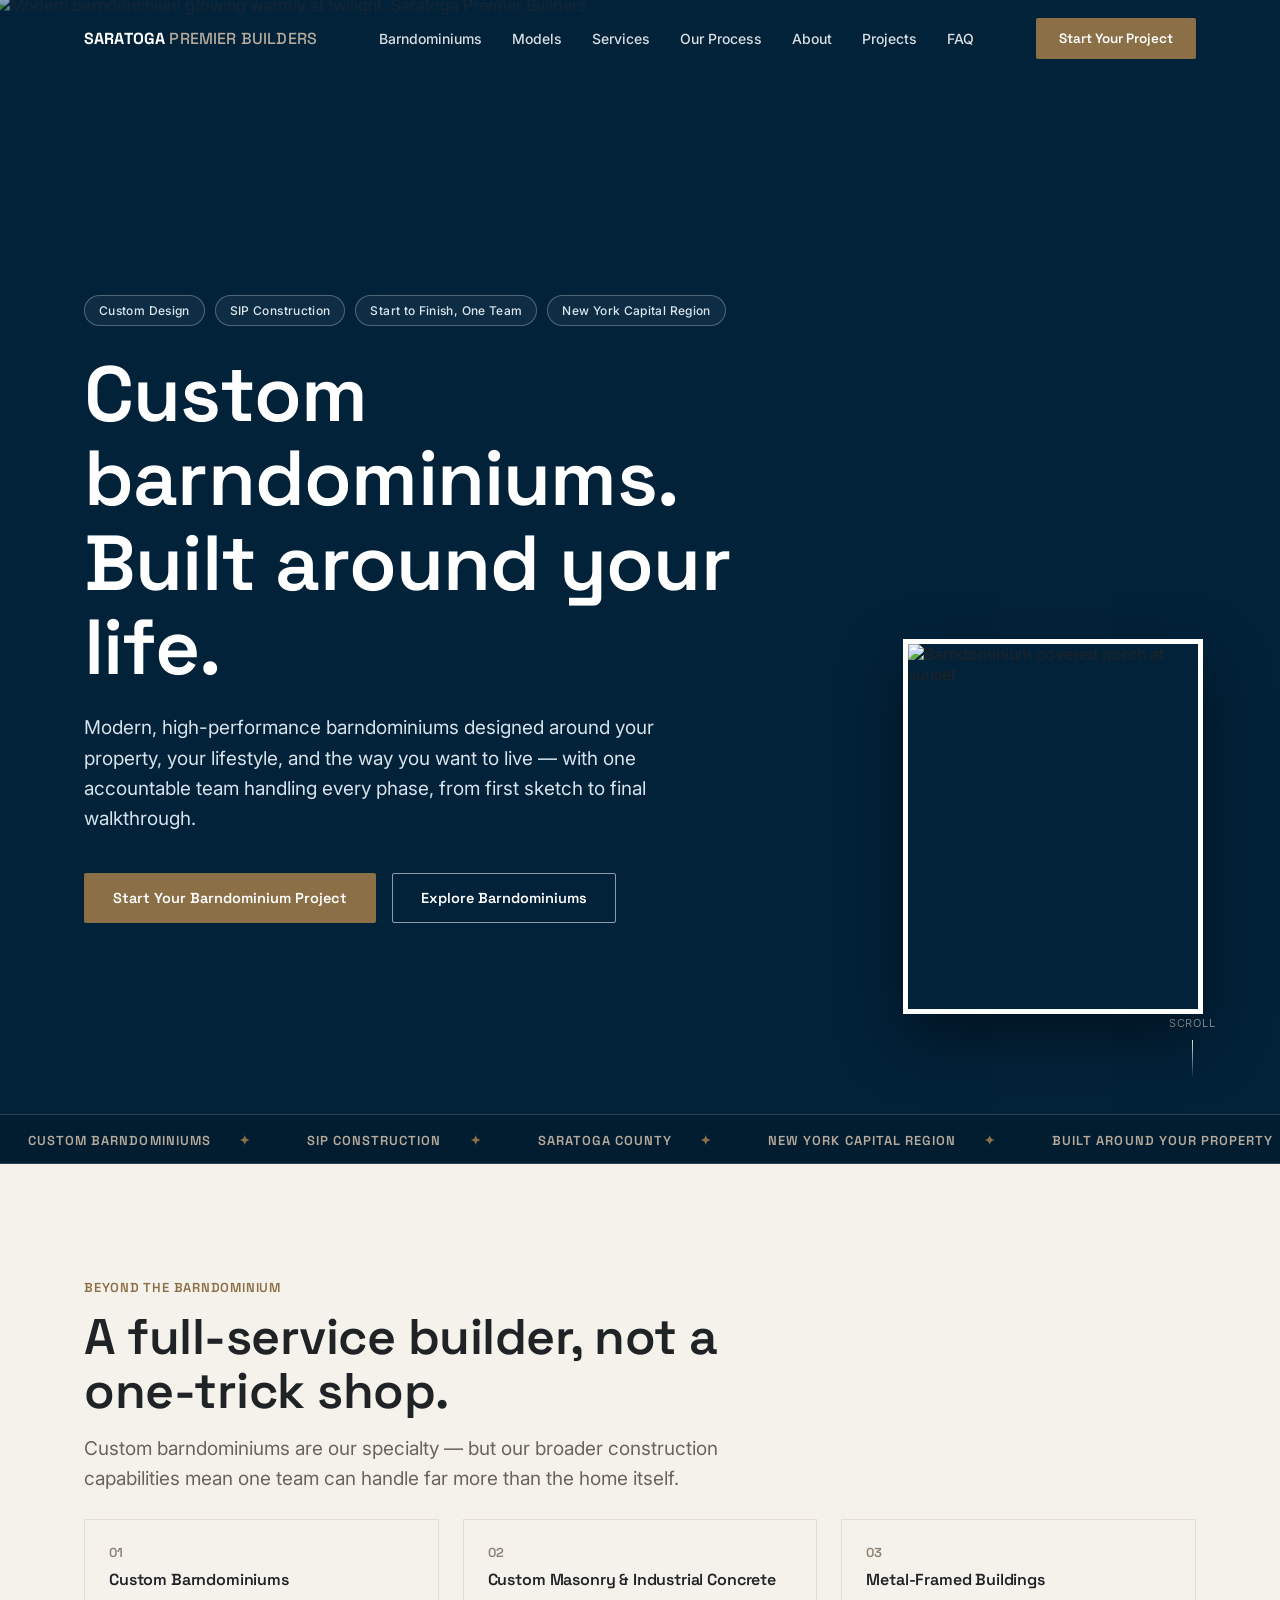
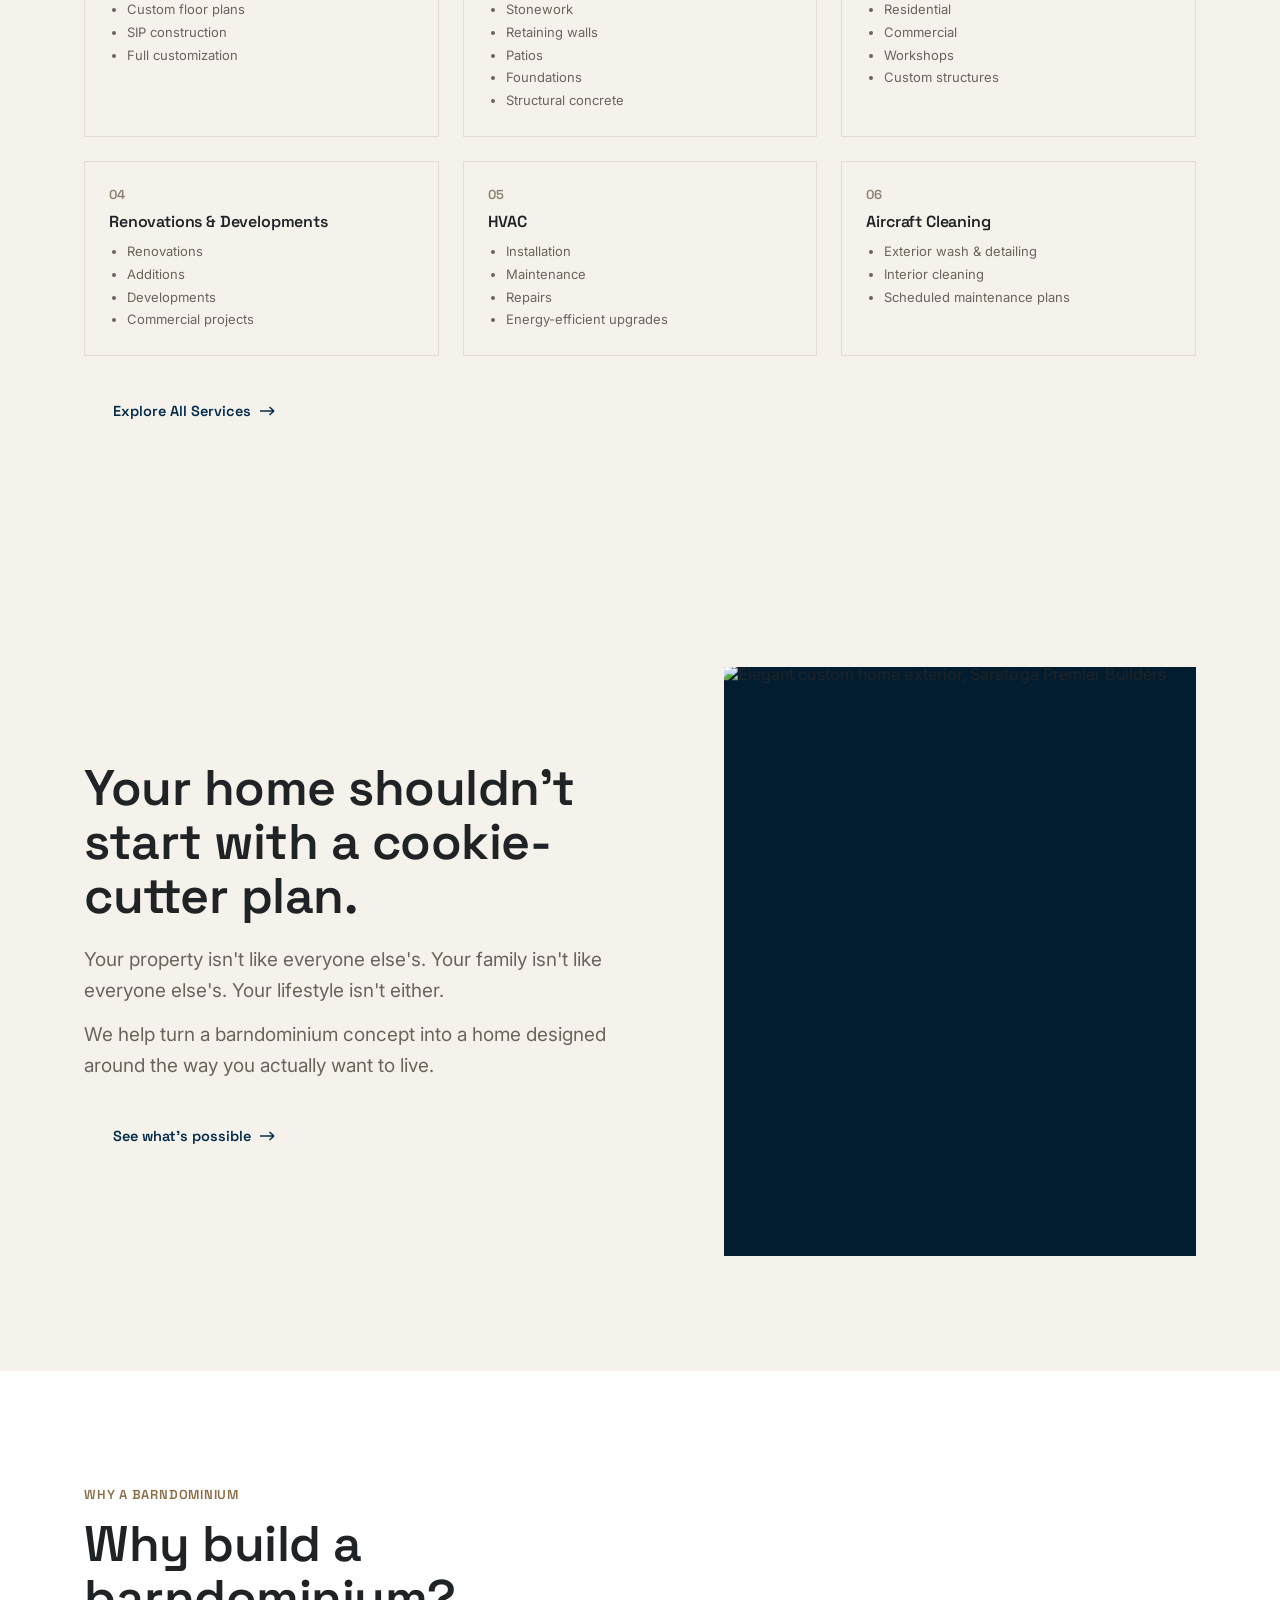
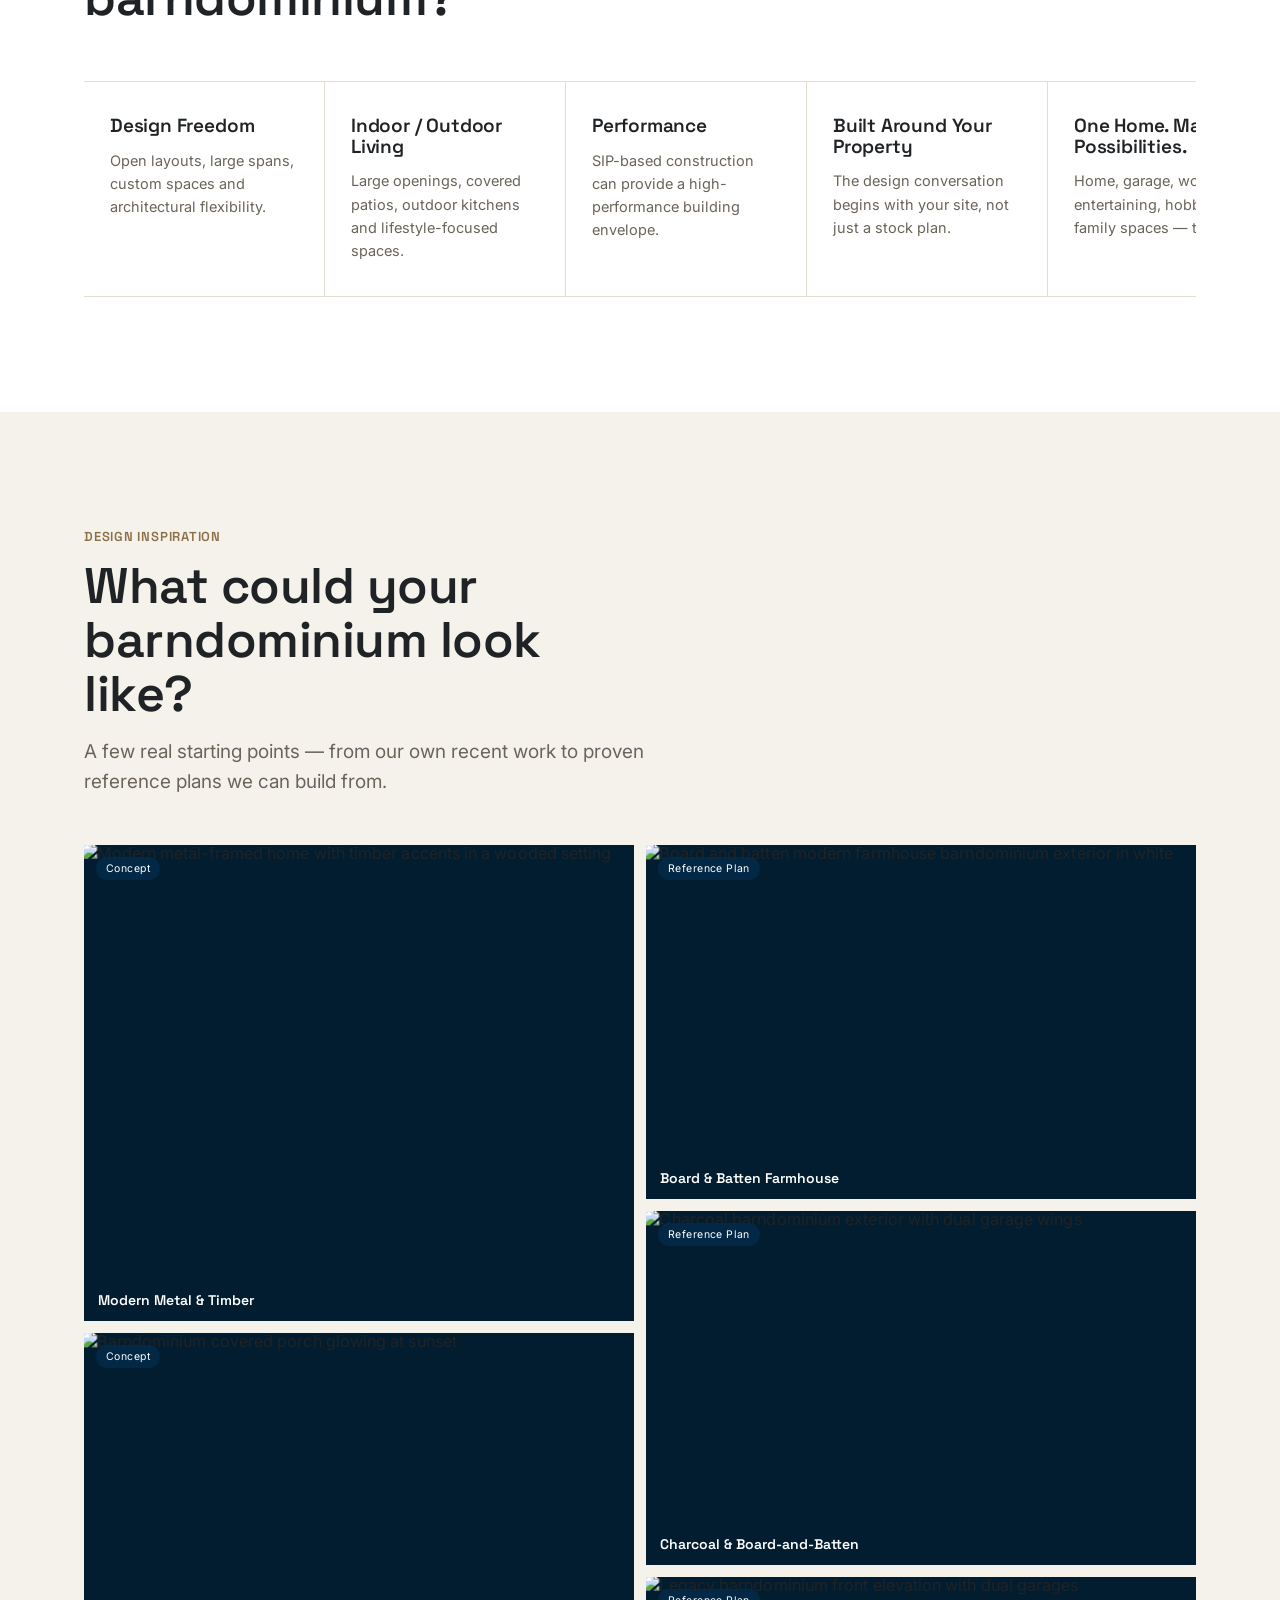
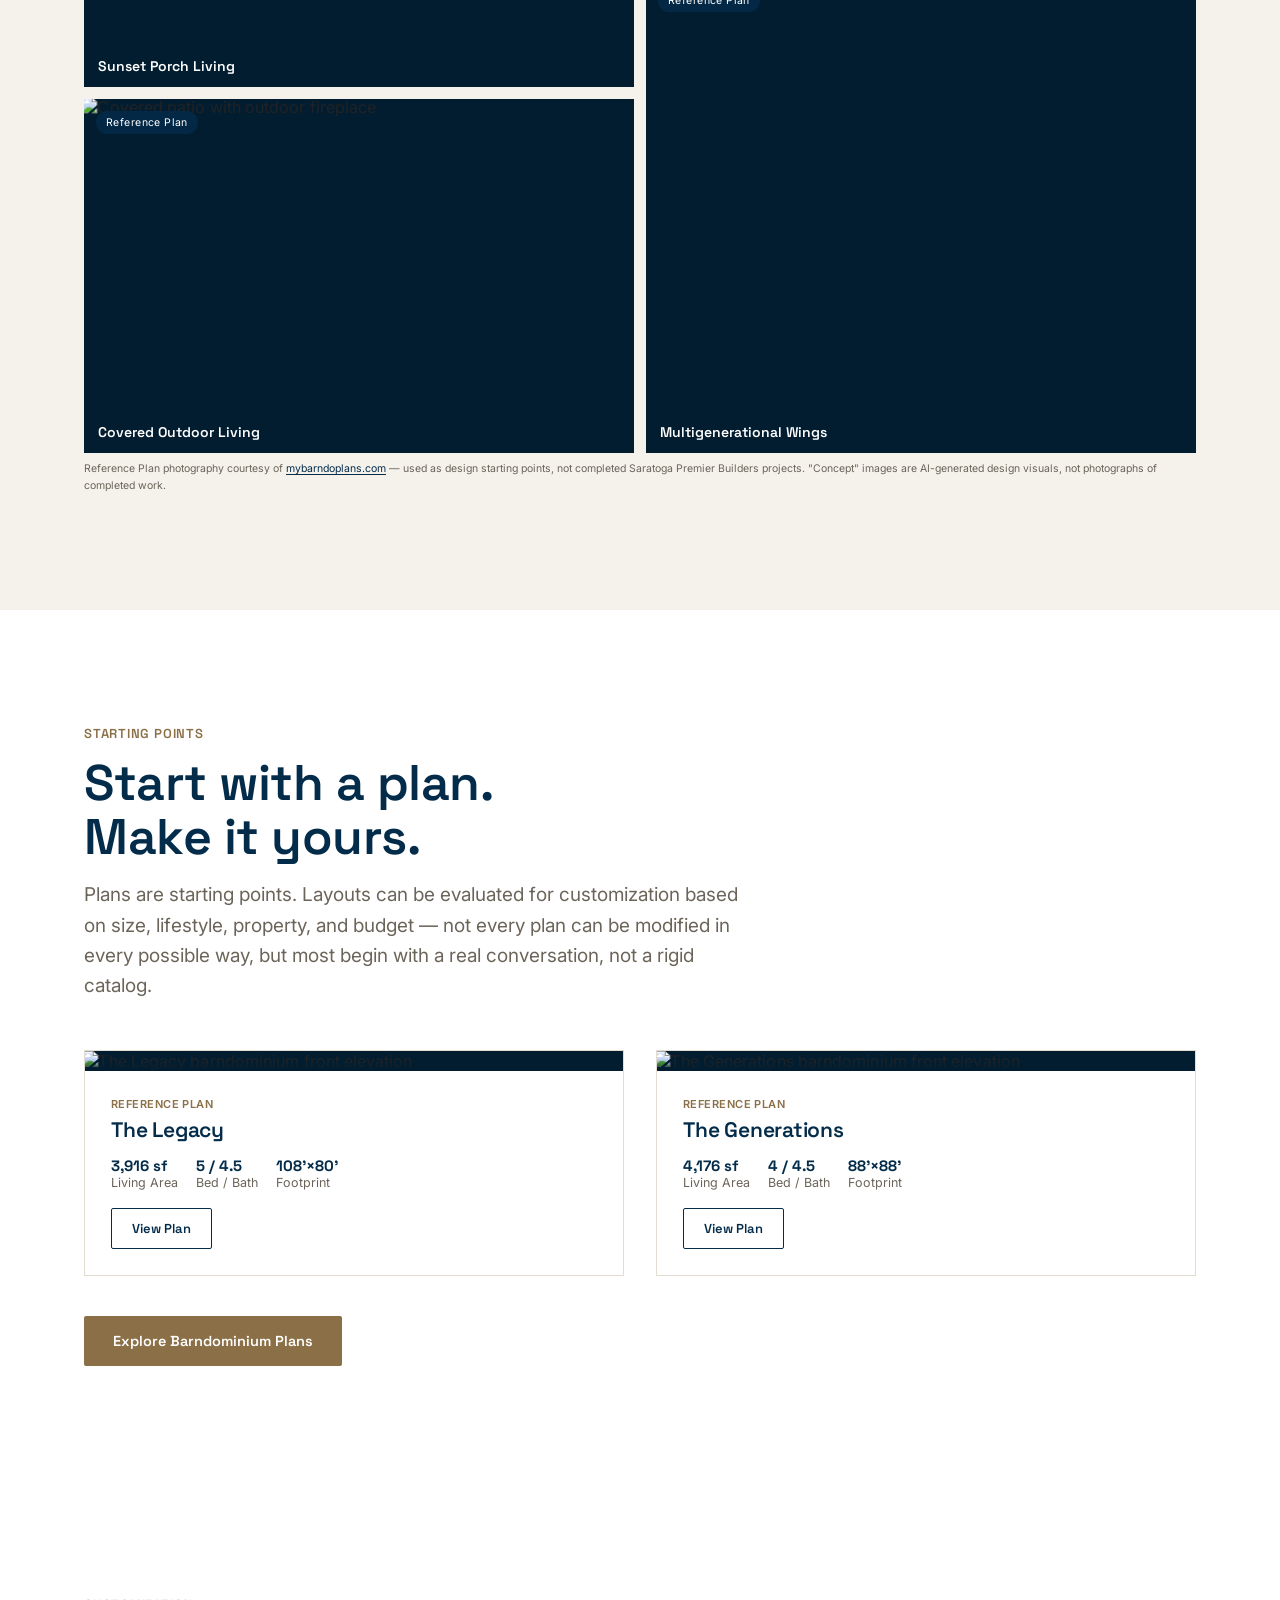
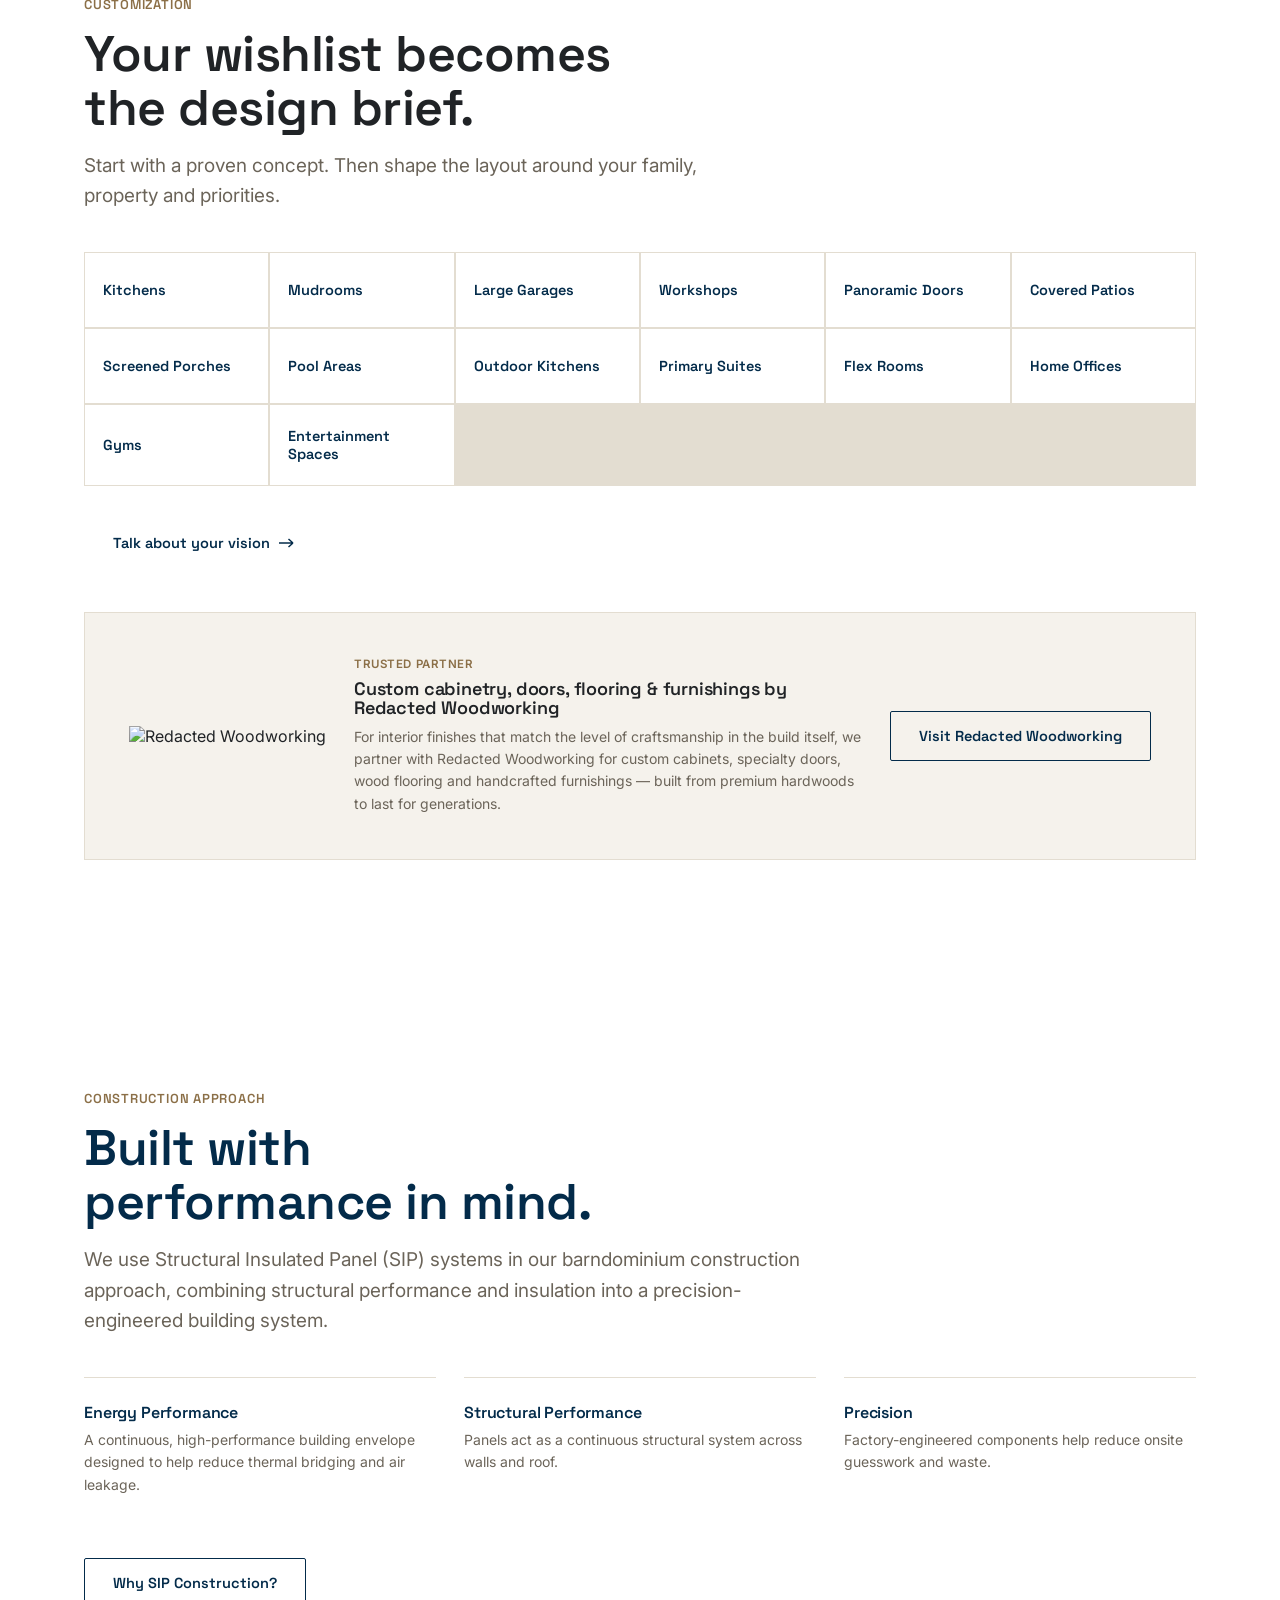
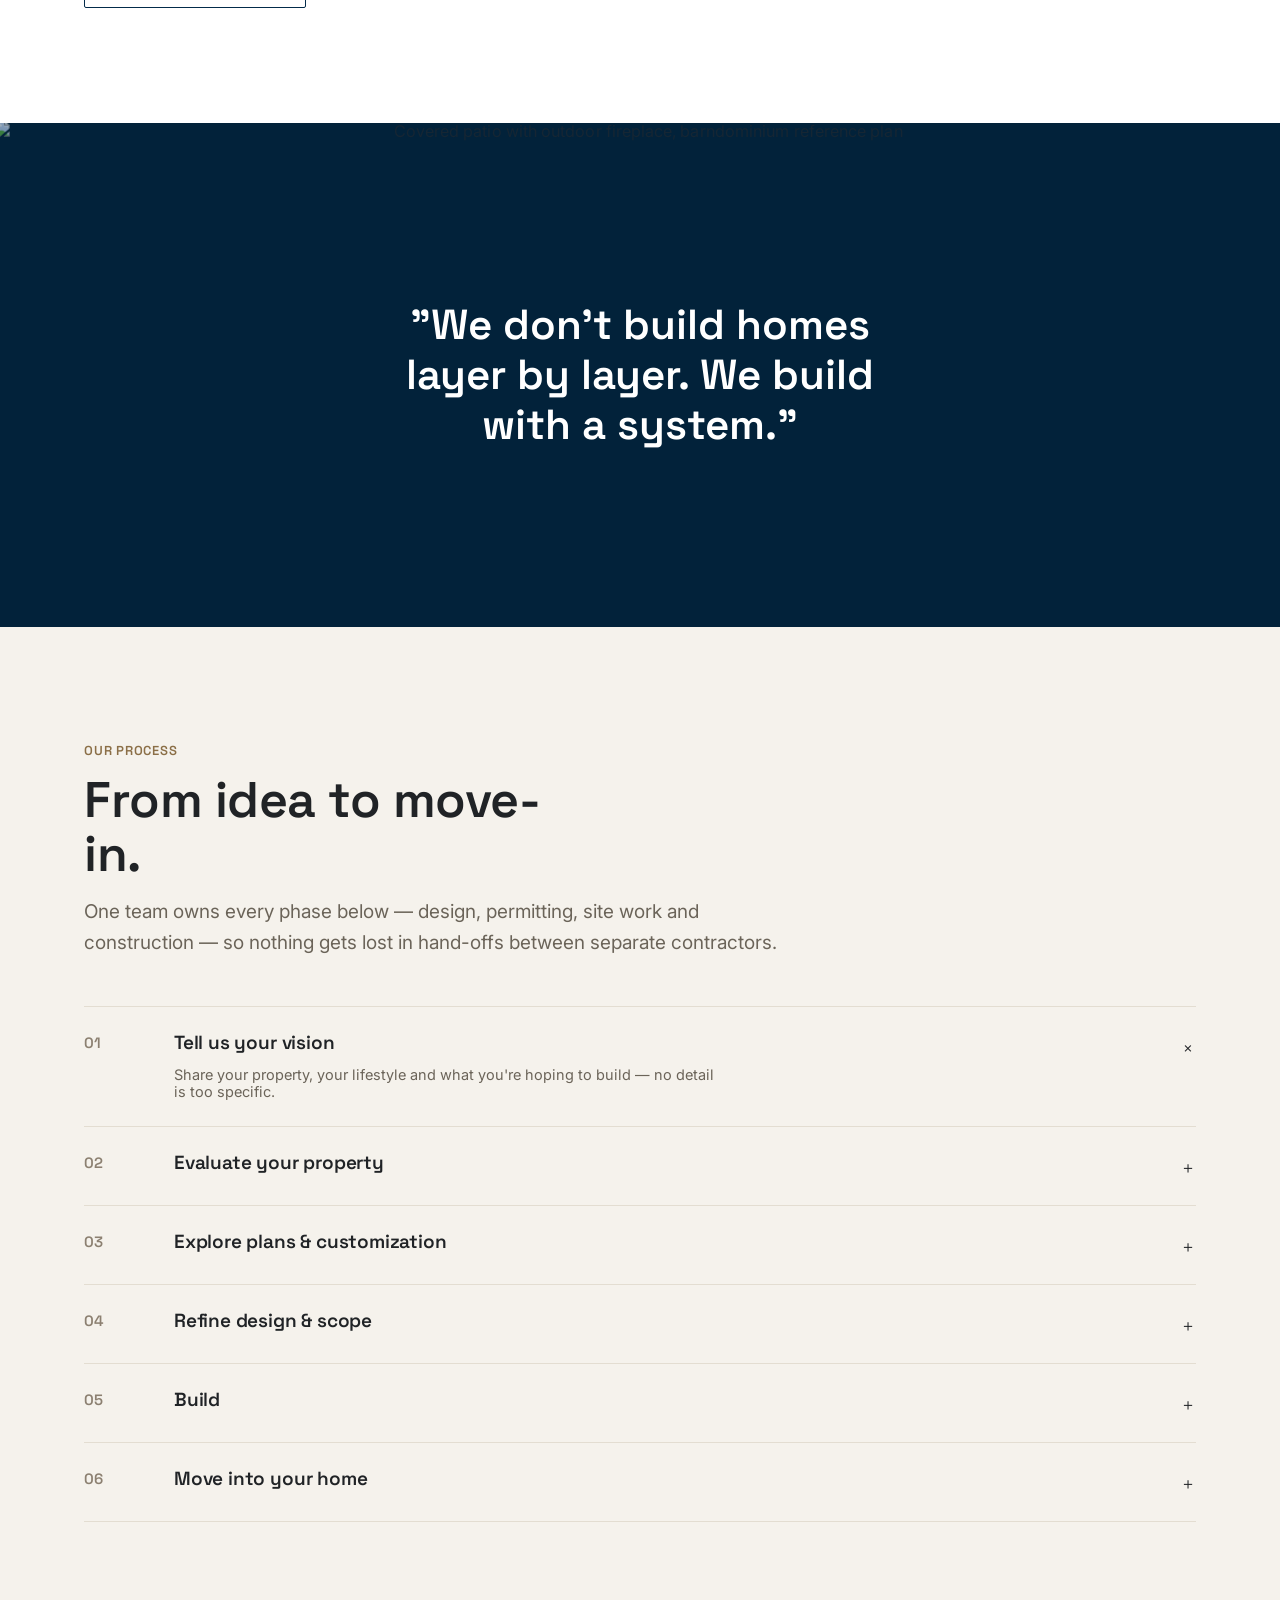
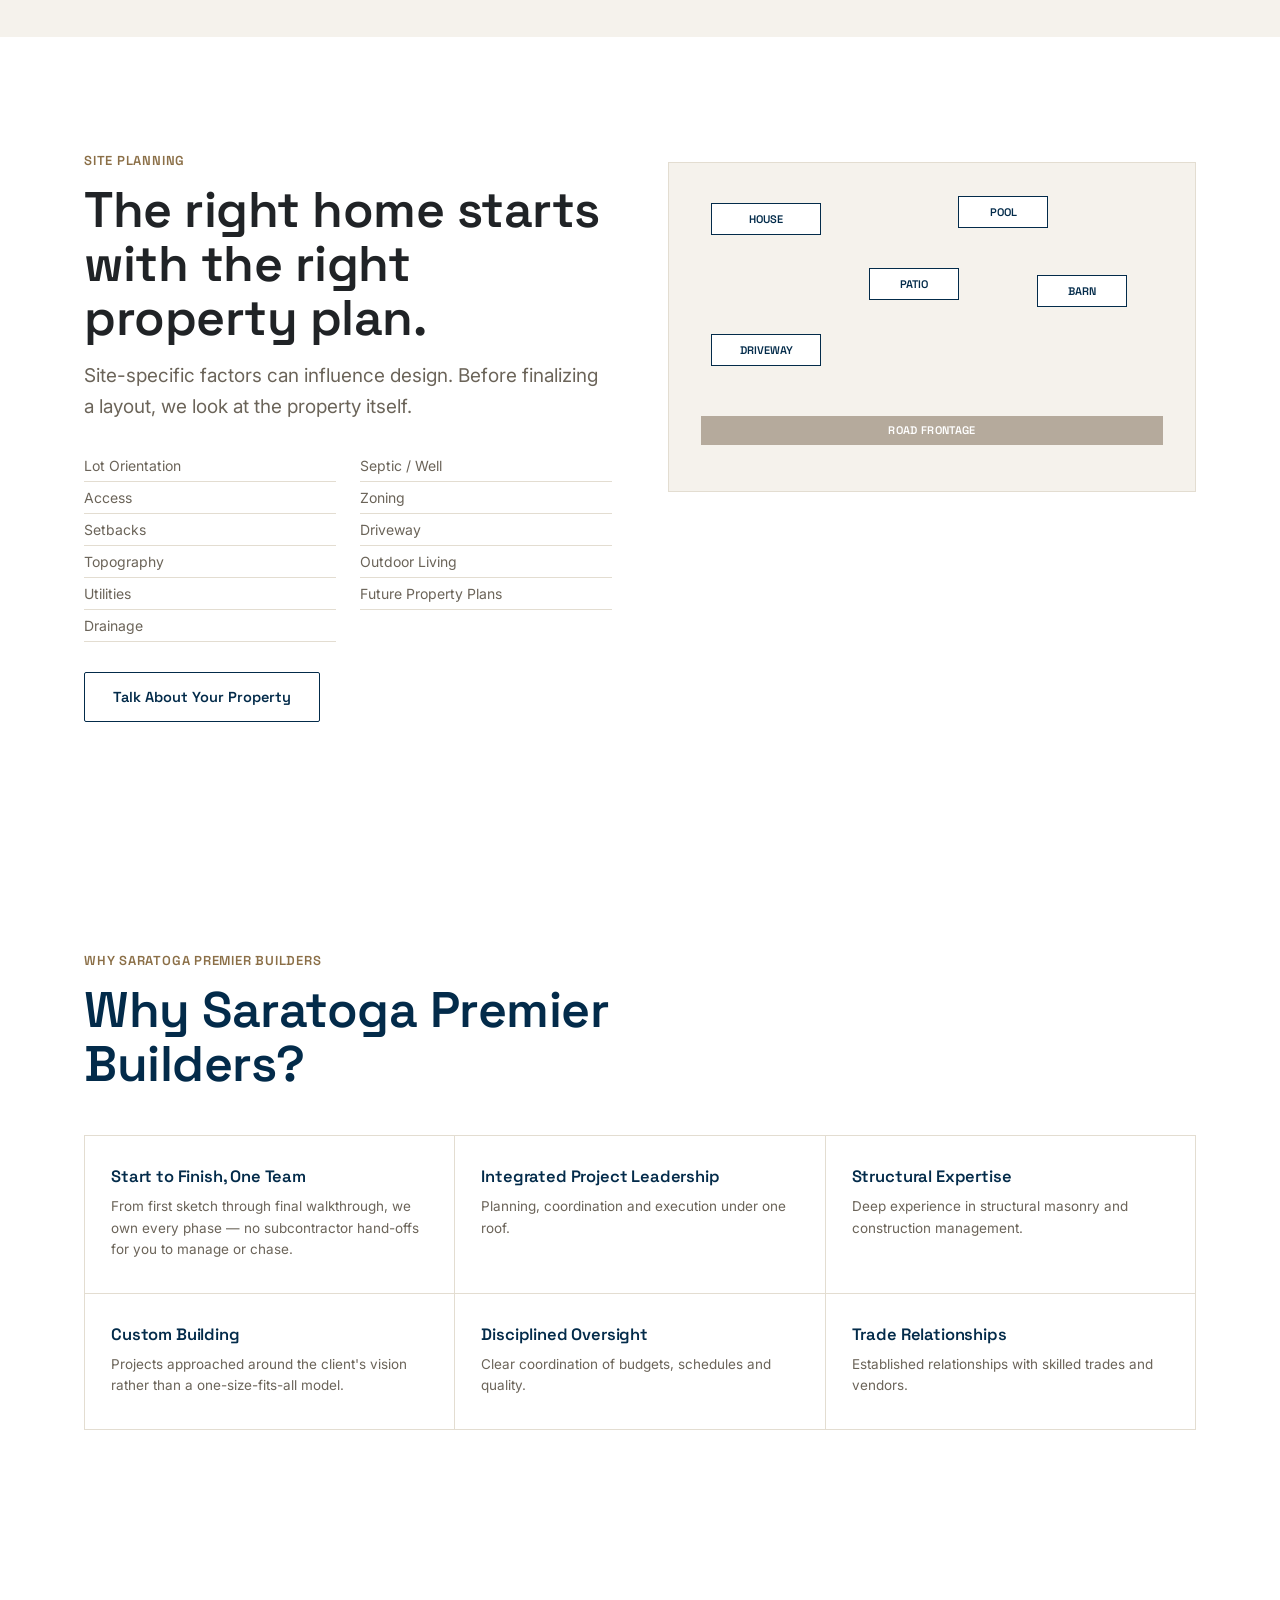
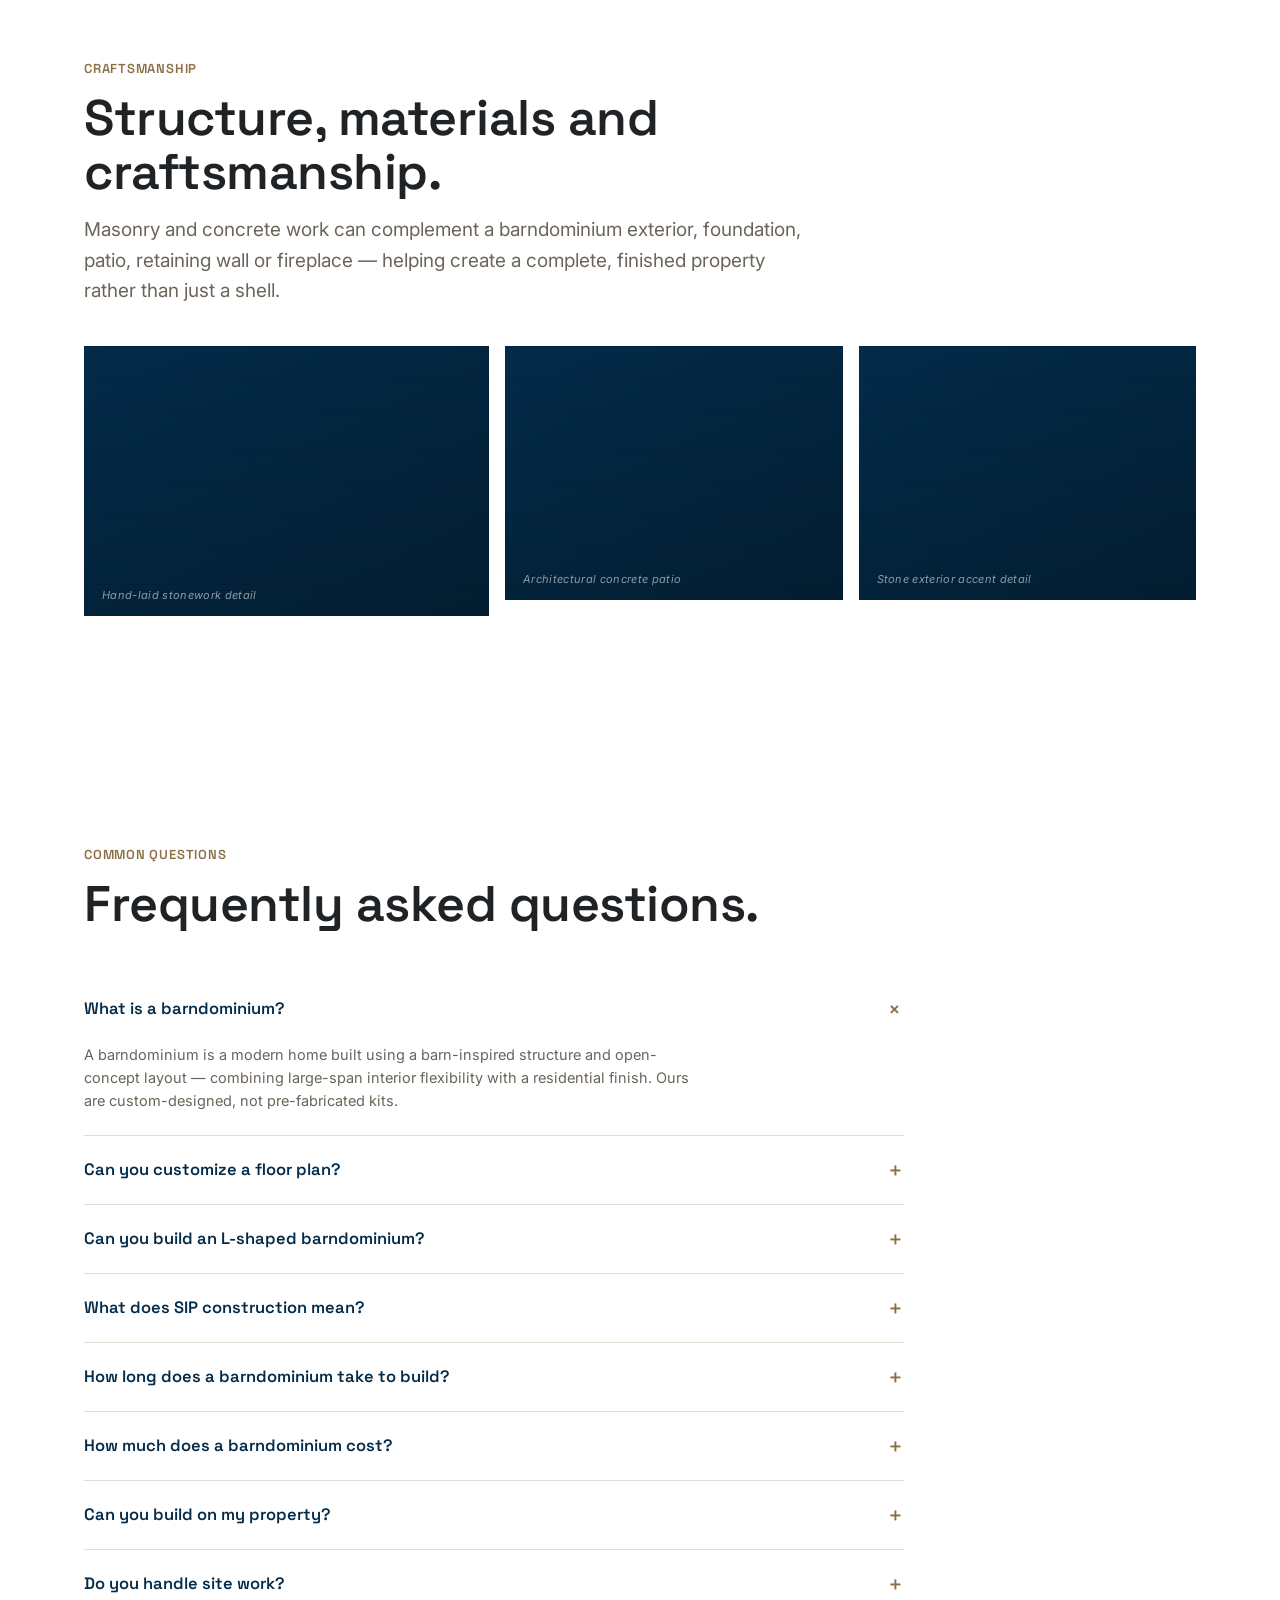
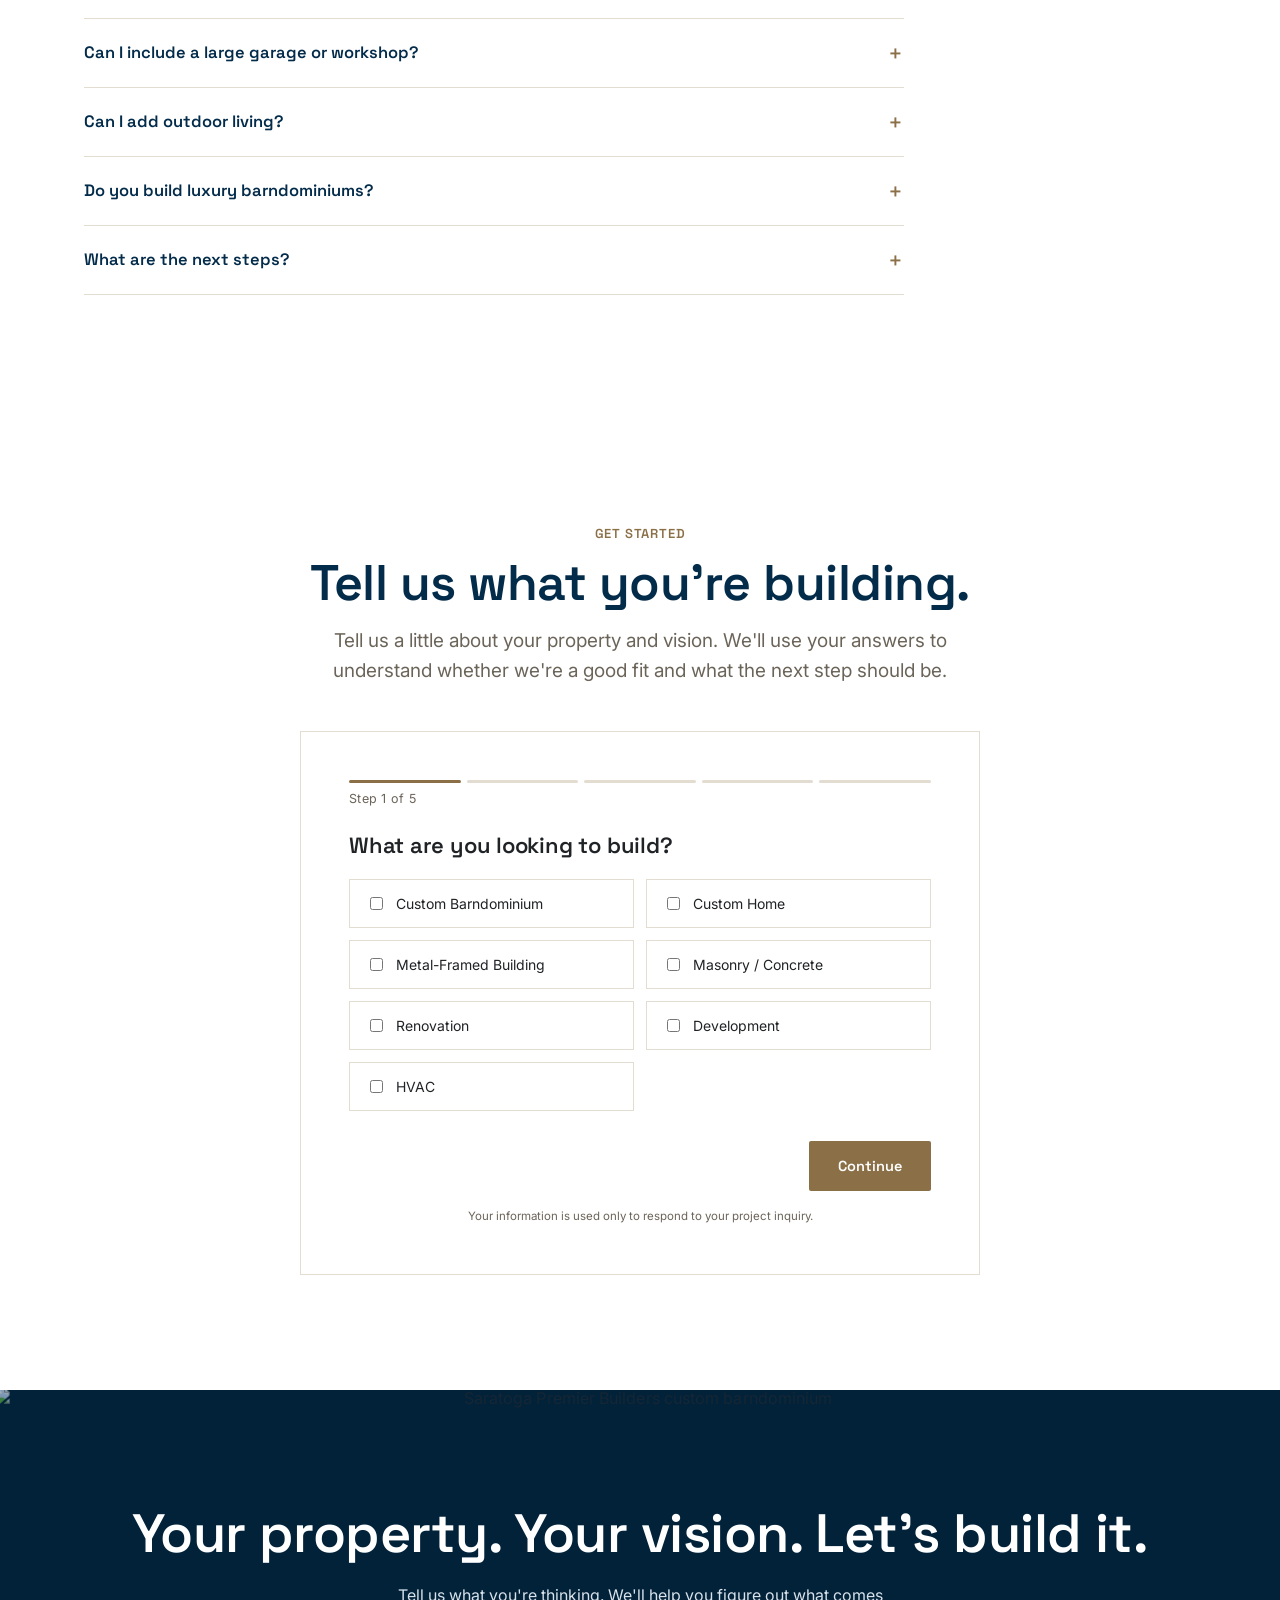
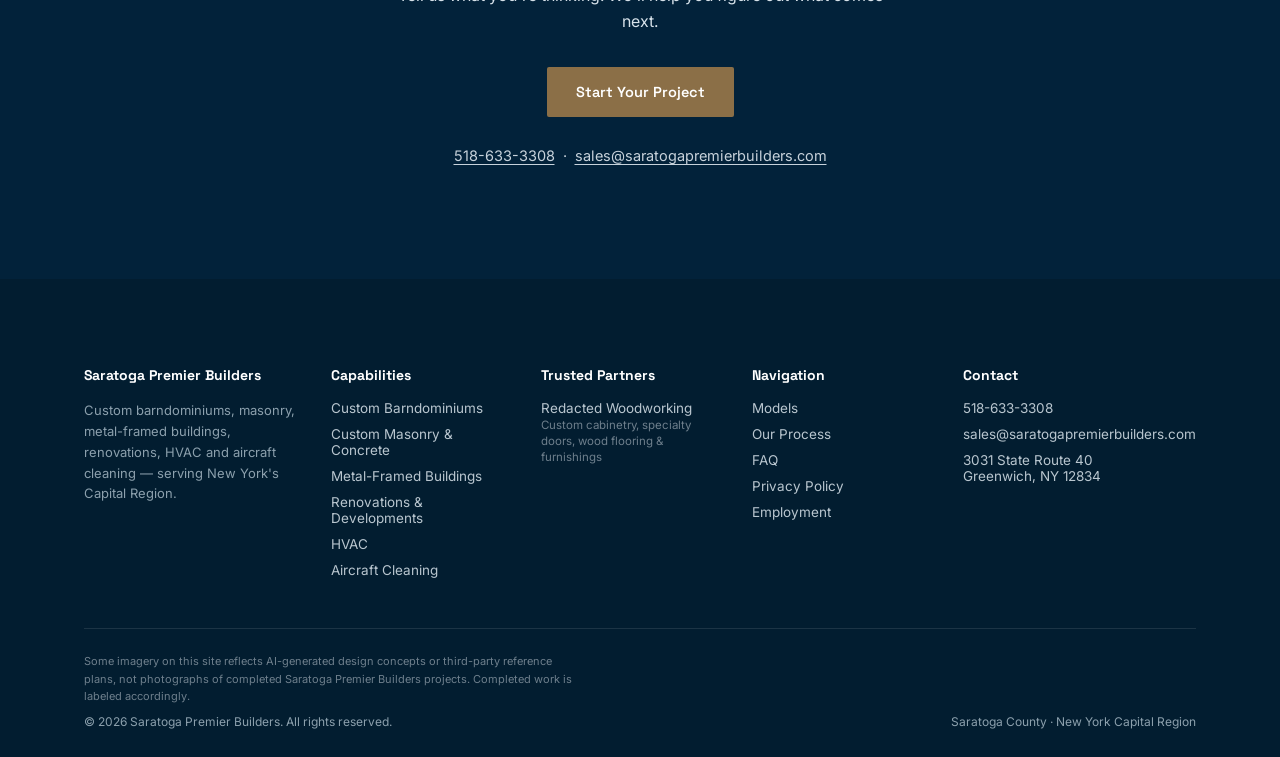
==== commit 56bc7531: "Add SPB and Redacted Woodworking logos, mobile fixes: index.html" ====
--- a/index.html
+++ b/index.html
@@ -14,7 +14,7 @@
 
 <header id="siteHeader">
   <div class="nav-inner">
-    <a href="index.html" class="logo">SARATOGA <span>PREMIER BUILDERS</span></a>
+    <a href="index.html" class="logo"><img src="assets/logo-spb-icon.png" alt="" class="logo-icon">SARATOGA <span>PREMIER BUILDERS</span></a>
     <nav class="main-nav" id="mainNav">
       <a href="barndominiums.html">Barndominiums</a>
       <a href="barndominium-models.html">Models</a>
@@ -110,7 +110,7 @@
 
   <!-- ============ SECTION 2 — NOT A COOKIE CUTTER ============ -->
   <section class="section-warm">
-    <div class="wrap" style="display:grid; grid-template-columns:1.1fr .9fr; gap:64px; align-items:center;">
+    <div class="wrap two-col-stack" style="display:grid; grid-template-columns:1.1fr .9fr; gap:64px; align-items:center;">
       <div>
         <h2 class="h-lg">Your home shouldn't start with a cookie-cutter plan.</h2>
         <p class="lede" style="margin-top:22px; max-width:56ch;">Your property isn't like everyone else's. Your family isn't like everyone else's. Your lifestyle isn't either.</p>
@@ -270,7 +270,7 @@
       <a href="#start" class="btn btn-ghost" style="margin-top:32px;">Talk about your vision <svg width="16" height="10" viewBox="0 0 16 10" fill="none"><path d="M1 5H15M15 5L10.5 1M15 5L10.5 9" stroke="currentColor" stroke-width="1.5"/></svg></a>
 
       <div class="partner-card">
-        <div class="partner-mark">RW</div>
+        <img src="assets/logo-redacted-woodworking.png" alt="Redacted Woodworking" class="partner-logo">
         <div>
           <div class="partner-tag">Trusted Partner</div>
           <h4>Custom cabinetry, doors, flooring &amp; furnishings by Redacted Woodworking</h4>
@@ -348,7 +348,7 @@
 
   <!-- ============ SECTION 9 — PROPERTY FIRST ============ -->
   <section id="property">
-    <div class="wrap" style="display:grid; grid-template-columns:1fr 1fr; gap:56px; align-items:start;">
+    <div class="wrap two-col-stack" style="display:grid; grid-template-columns:1fr 1fr; gap:56px; align-items:start;">
       <div>
         <div class="label">Site Planning</div>
         <h2 class="h-lg" style="margin-top:14px;">The right home starts with the right property plan.</h2>
--- a/assets/styles.css
+++ b/assets/styles.css
@@ -98,22 +98,22 @@
 
   /* ---------- Section rhythm ---------- */
   section{padding:clamp(64px,9vw,120px) 0;}
-  .section-dark{background:var(--navy); color:var(--white);}
+  .section-dark{background:var(--white); color:var(--ink);}
   .section-warm{background:var(--warm);}
-  .section-charcoal{background:var(--charcoal); color:var(--white);}
+  .section-charcoal{background:var(--white); color:var(--ink);}
   .label{
     font-family:'Space Grotesk',sans-serif;
     font-size:13px; font-weight:600; letter-spacing:.06em; text-transform:uppercase;
     color:var(--brass);
   }
-  .section-dark .label, .section-charcoal .label{color:var(--stone);}
+  .section-dark .label, .section-charcoal .label{color:var(--brass);}
   h2.h-lg{font-size:clamp(30px,4.2vw,50px);}
   h2.h-md{font-size:clamp(26px,3.2vw,38px);}
   .lede{font-size:clamp(16px,1.7vw,19px); color:var(--muted); max-width:640px;}
-  .section-dark .lede, .section-charcoal .lede{color:#C7D2DB;}
+  .section-dark .lede, .section-charcoal .lede{color:var(--muted);}
 
   hr.rule{border:none; border-top:1px solid var(--line); margin:0;}
-  .section-dark hr.rule, .section-charcoal hr.rule{border-top:1px solid var(--line-dark);}
+  .section-dark hr.rule, .section-charcoal hr.rule{border-top:1px solid var(--line);}
 
   /* ---------- Nav ---------- */
   header{
@@ -232,14 +232,14 @@
 
   /* ---------- Plans / featured ---------- */
   .plans-row{display:grid; grid-template-columns:1fr 1fr; gap:32px; margin-top:48px;}
-  .plan-card{border:1px solid var(--line-dark); padding:0;}
+  .plan-card{border:1px solid var(--line); padding:0;}
   .plan-card .photo{aspect-ratio:16/10;}
   .plan-body{padding:26px;}
-  .plan-body .tag-ref{font-size:11px; letter-spacing:.04em; color:var(--stone); text-transform:uppercase; font-weight:600;}
-  .plan-body h4{font-size:21px; margin:8px 0 10px; color:#fff;}
+  .plan-body .tag-ref{font-size:11px; letter-spacing:.04em; color:var(--brass); text-transform:uppercase; font-weight:600;}
+  .plan-body h4{font-size:21px; margin:8px 0 10px; color:var(--navy);}
   .plan-stats{display:flex; gap:18px; flex-wrap:wrap; margin:14px 0 18px;}
-  .plan-stats span{font-size:12.5px; color:#C7D2DB;}
-  .plan-stats strong{color:#fff; font-family:'Space Grotesk',sans-serif; display:block; font-size:15px;}
+  .plan-stats span{font-size:12.5px; color:var(--muted);}
+  .plan-stats strong{color:var(--navy); font-family:'Space Grotesk',sans-serif; display:block; font-size:15px;}
   @media (max-width:800px){ .plans-row{grid-template-columns:1fr;} }
 
   /* ---------- Customization ---------- */
@@ -255,9 +255,9 @@
 
   /* ---------- SIP concise ---------- */
   .sip-grid{display:grid; grid-template-columns:repeat(3,1fr); gap:28px; margin-top:40px;}
-  .sip-item{padding:26px 0; border-top:1px solid var(--line-dark);}
-  .sip-item h4{font-size:16px; margin-bottom:8px; color:var(--stone);}
-  .sip-item p{font-size:14px; color:#C7D2DB;}
+  .sip-item{padding:26px 0; border-top:1px solid var(--line);}
+  .sip-item h4{font-size:16px; margin-bottom:8px; color:var(--navy);}
+  .sip-item p{font-size:14px; color:var(--muted);}
   @media (max-width:700px){ .sip-grid{grid-template-columns:1fr;} }
 
   /* ---------- Process ---------- */
@@ -296,11 +296,29 @@
 
   /* ---------- Why SPB ---------- */
   .why-grid{display:grid; grid-template-columns:repeat(3,1fr); gap:1px; background:var(--line-dark); margin-top:44px; border:1px solid var(--line-dark);}
-  .why-item{background:var(--navy); padding:32px 26px;}
-  .why-item h4{font-size:16.5px; color:#fff; margin-bottom:10px;}
-  .why-item p{font-size:13.5px; color:#C7D2DB;}
+  .why-item{background:var(--white); padding:32px 26px;}
+  .why-item h4{font-size:16.5px; color:var(--navy); margin-bottom:10px;}
+  .why-item p{font-size:13.5px; color:var(--muted);}
+
+  /* ---------- Partner spotlight ---------- */
+  .partner-card{
+    border:1px solid var(--line); background:var(--warm); padding:clamp(28px,4vw,44px);
+    display:grid; grid-template-columns:auto 1fr auto; gap:28px; align-items:center; margin-top:44px;
+  }
+  .partner-card .partner-mark{
+    width:64px; height:64px; border-radius:50%; background:var(--navy); color:#fff;
+    display:flex; align-items:center; justify-content:center; font-family:'Space Grotesk',sans-serif;
+    font-weight:700; font-size:20px; flex-shrink:0;
+  }
+  .partner-card h4{font-size:18px; margin-bottom:8px;}
+  .partner-card p{font-size:14px; color:var(--muted); max-width:60ch;}
+  .partner-card .partner-tag{font-size:11.5px; letter-spacing:.05em; text-transform:uppercase; color:var(--brass); font-weight:600; margin-bottom:8px;}
+  @media (max-width:800px){
+    .partner-card{grid-template-columns:1fr; text-align:center; justify-items:center;}
+  }
   @media (max-width:800px){ .why-grid{grid-template-columns:1fr 1fr;} }
   @media (max-width:520px){ .why-grid{grid-template-columns:1fr;} }
+  .why-grid{background:var(--line); border-color:var(--line);}
 
   /* ---------- Services ---------- */
   .service-hero{display:grid; grid-template-columns:1.3fr 1fr; gap:0; border:1px solid var(--line); margin-top:44px;}
@@ -311,7 +329,7 @@
   .service-hero-body p{font-size:14.5px; color:var(--muted);}
   @media (max-width:800px){ .service-hero{grid-template-columns:1fr;} }
 
-  .service-grid{display:grid; grid-template-columns:repeat(4,1fr); gap:24px; margin-top:24px;}
+  .service-grid{display:grid; grid-template-columns:repeat(3,1fr); gap:24px; margin-top:24px;}
   .service-card{border:1px solid var(--line); padding:24px;}
   .service-card .num{font-family:'Space Grotesk',sans-serif; color:var(--stone-dk); font-size:13px; font-weight:600;}
   .service-card h4{font-size:16px; margin:10px 0 10px;}
@@ -384,7 +402,7 @@
   .final-contact a{text-decoration:underline; text-underline-offset:3px;}
 
   footer{background:var(--navy-deep); color:#B9C6CF; padding:64px 0 28px;}
-  .footer-grid{display:grid; grid-template-columns:1.4fr 1fr 1fr 1fr; gap:36px;}
+  .footer-grid{display:grid; grid-template-columns:1.2fr 1fr 1fr 1fr 1fr; gap:32px;}
   .footer-grid h5{color:#fff; font-size:14px; margin-bottom:16px; font-family:'Space Grotesk',sans-serif;}
   .footer-grid ul{list-style:none; margin:0; padding:0; display:flex; flex-direction:column; gap:10px; font-size:13.5px;}
   .footer-grid ul a:hover{color:#fff;}
@@ -392,7 +410,8 @@
     margin-top:50px; padding-top:24px; border-top:1px solid rgba(255,255,255,.1);
     display:flex; justify-content:space-between; flex-wrap:wrap; gap:12px; font-size:12px; color:#8CA0AD;
   }
-  @media (max-width:800px){ .footer-grid{grid-template-columns:1fr 1fr;} }
+  @media (max-width:1000px){ .footer-grid{grid-template-columns:1fr 1fr 1fr;} }
+  @media (max-width:700px){ .footer-grid{grid-template-columns:1fr 1fr;} }
 
   /* ---------- Sticky mobile CTA ---------- */
   .sticky-mobile{
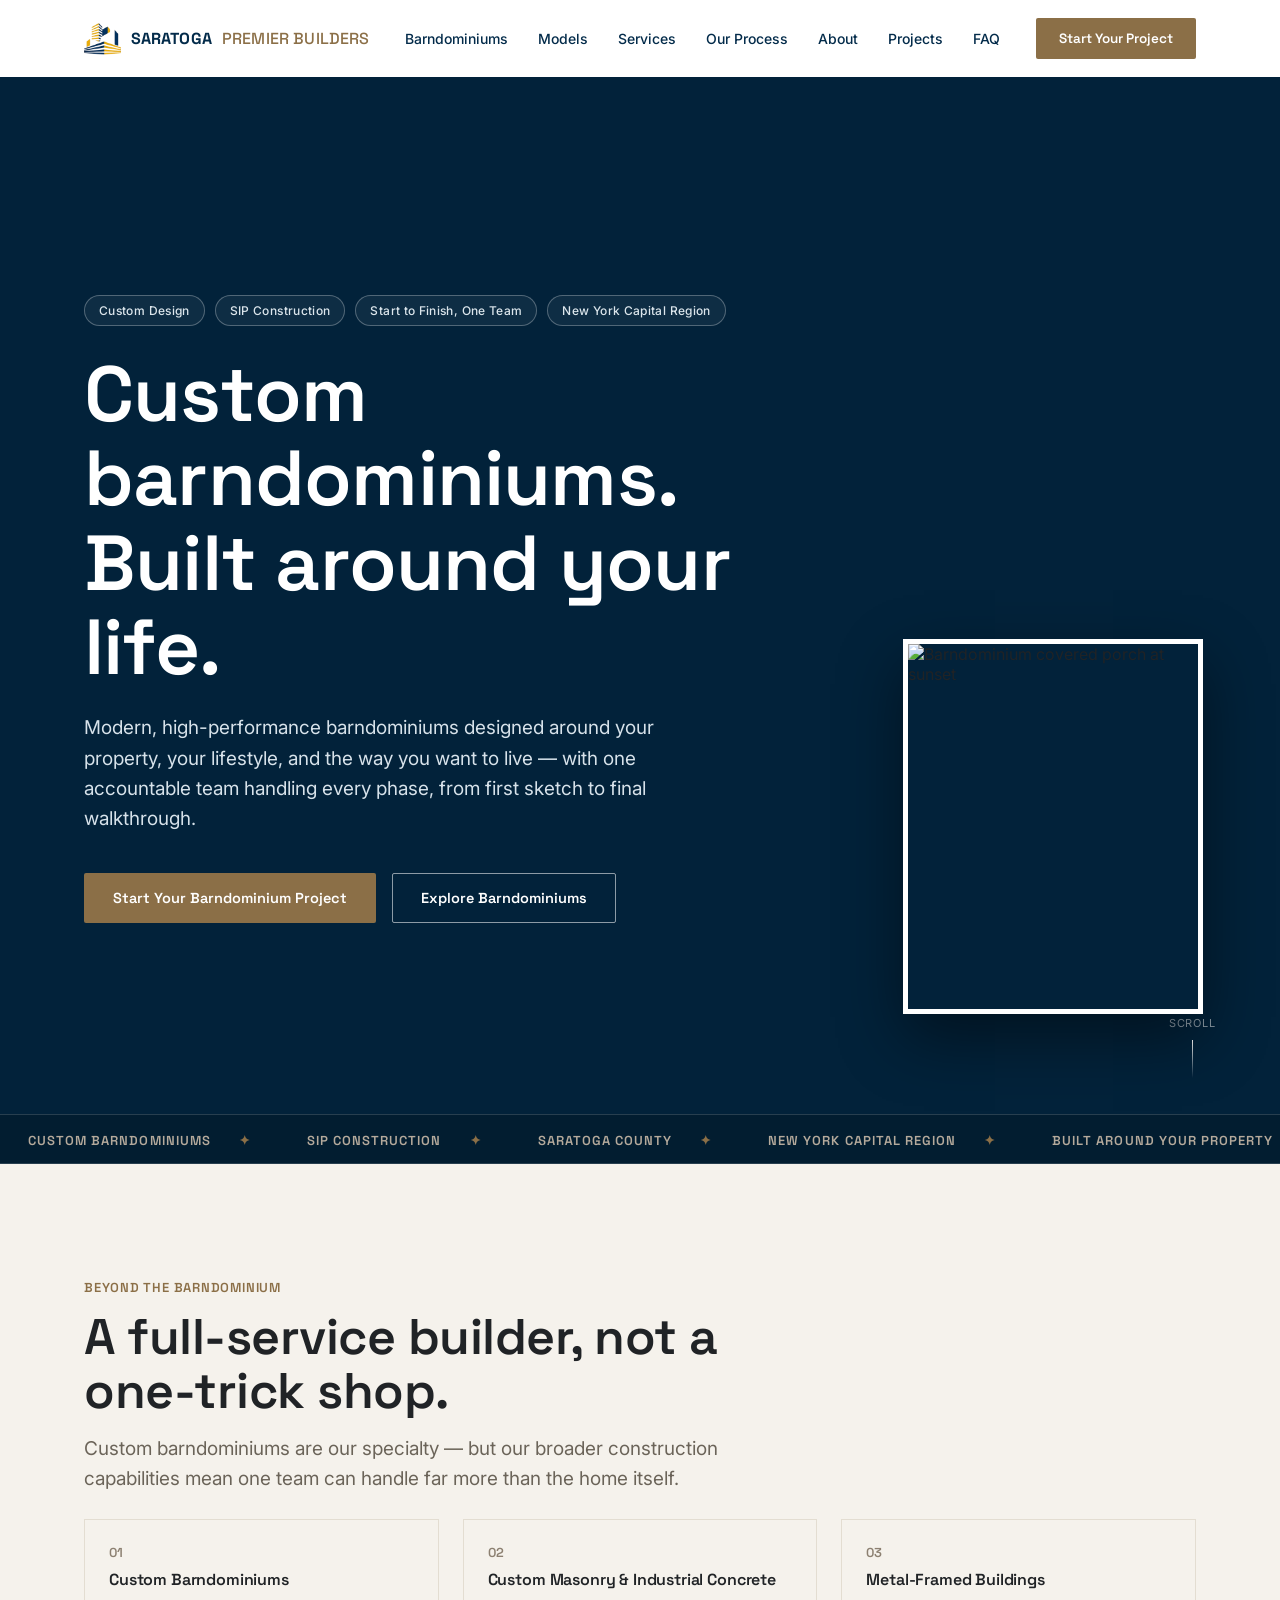
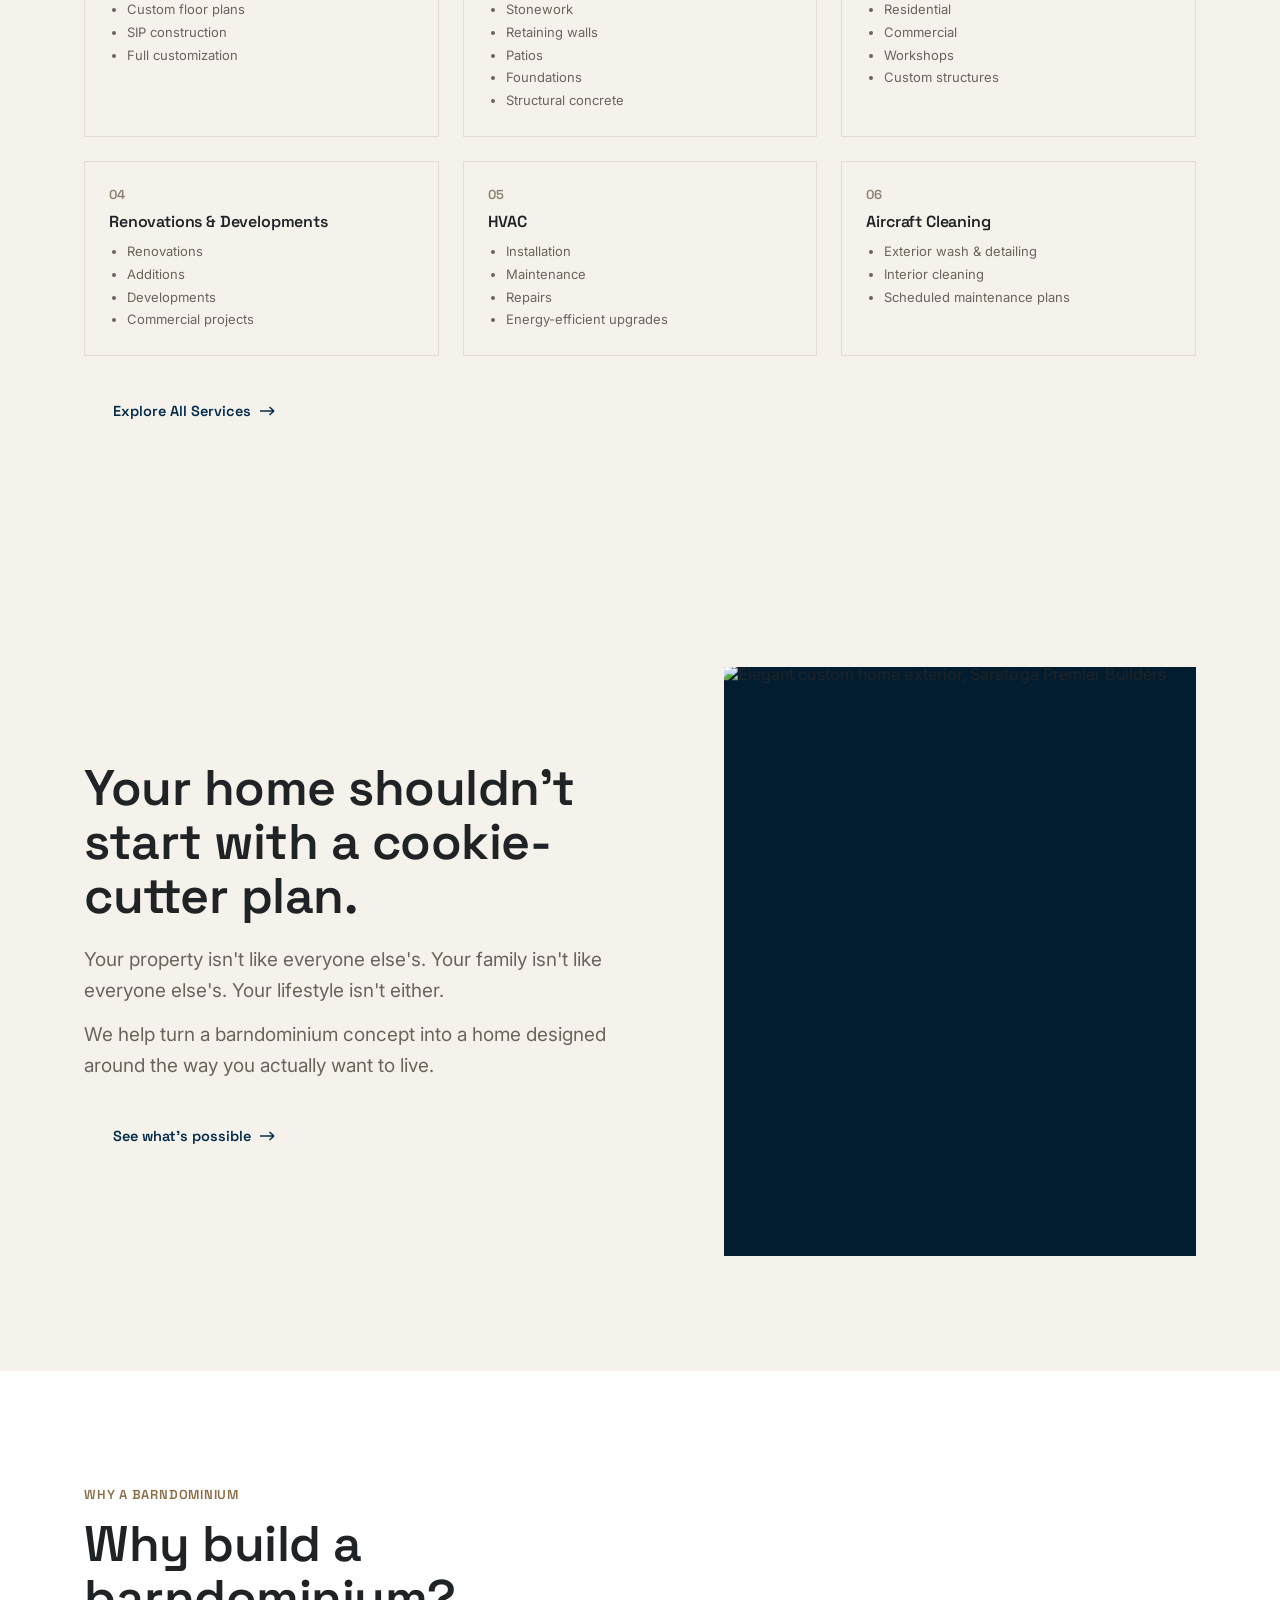
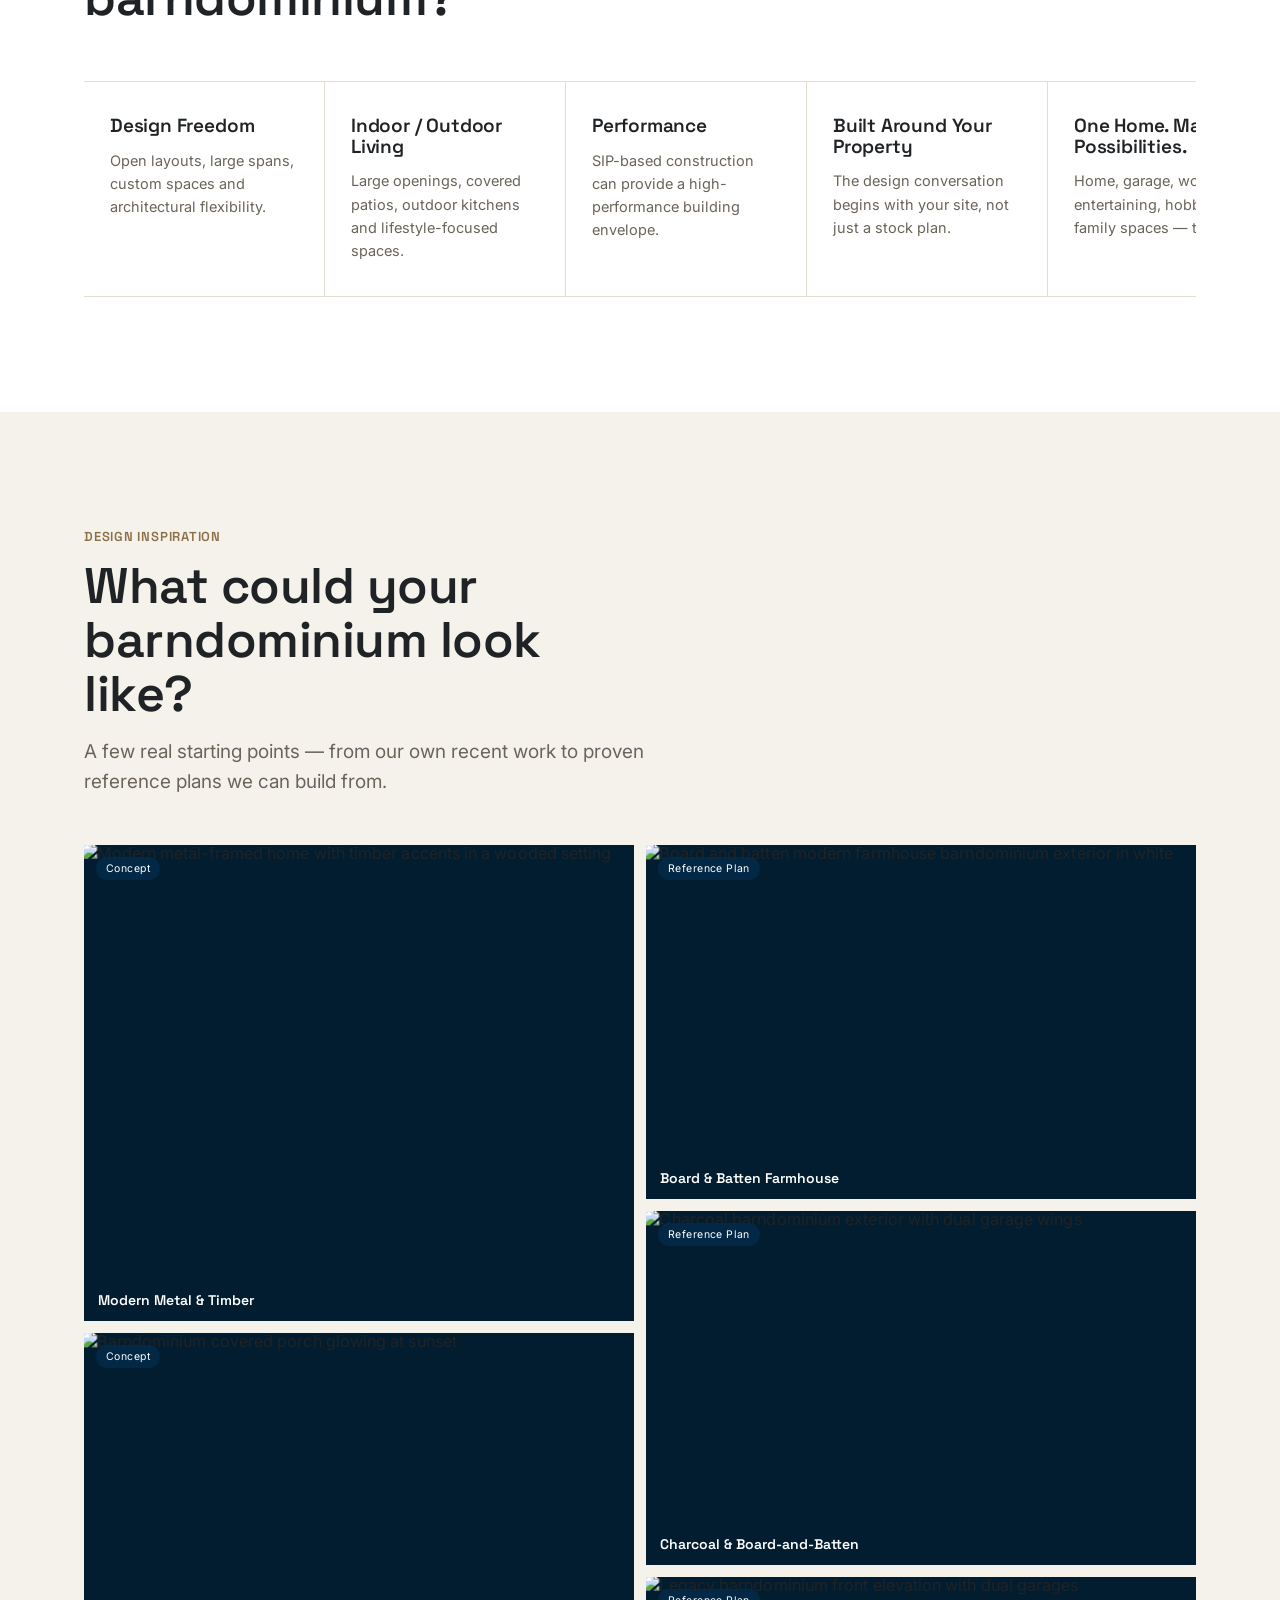
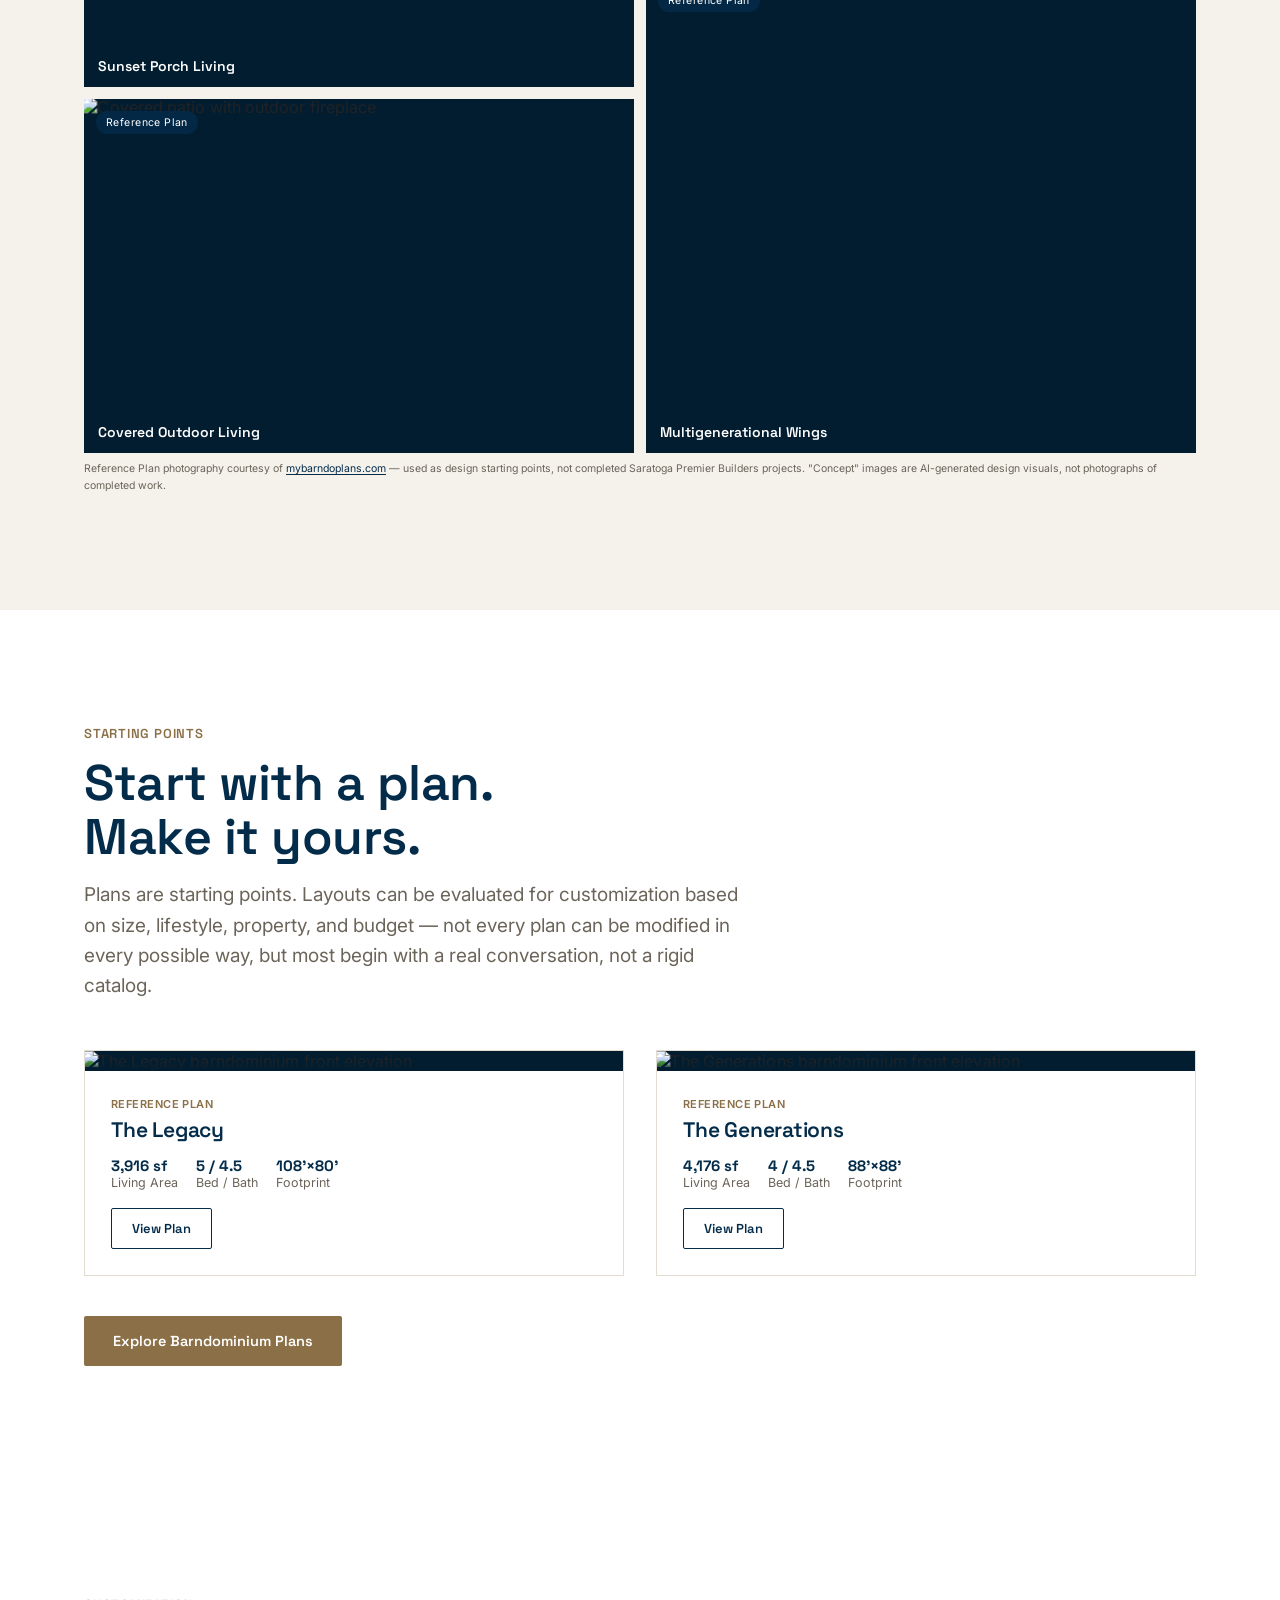
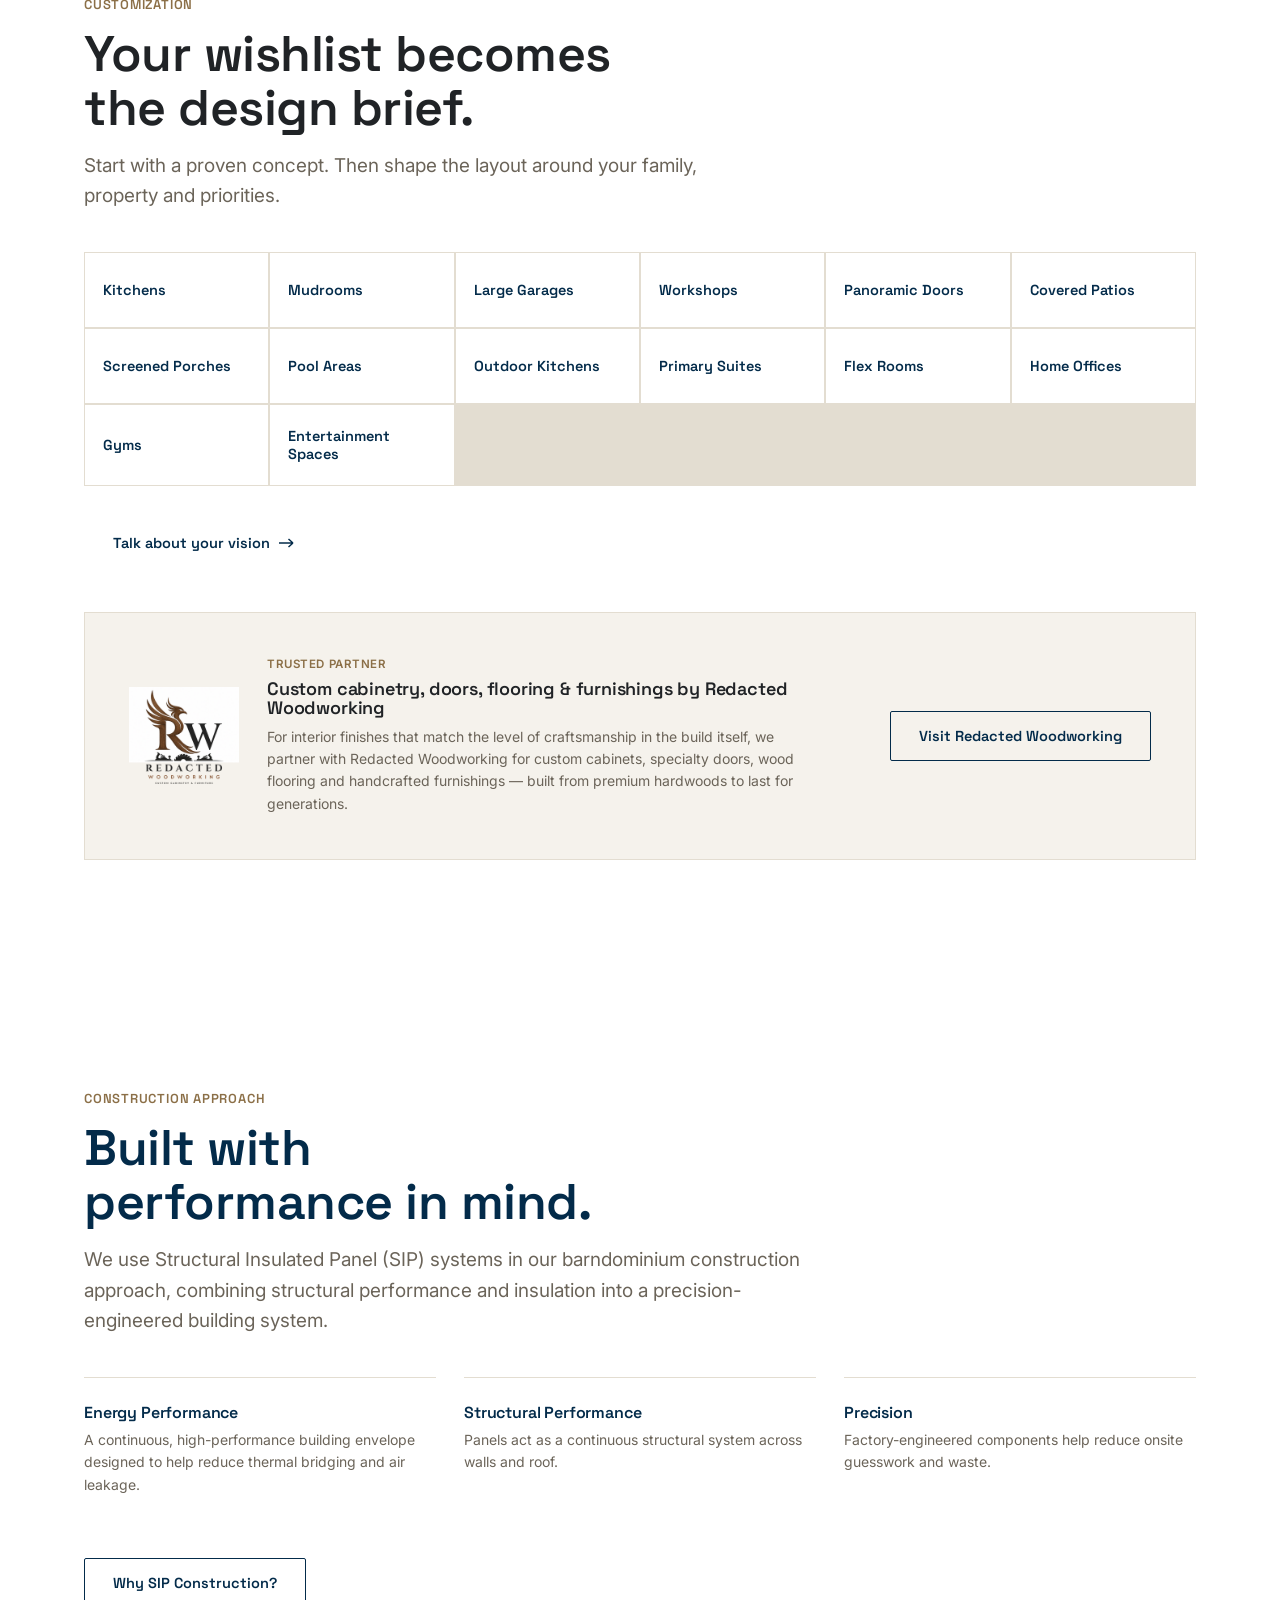
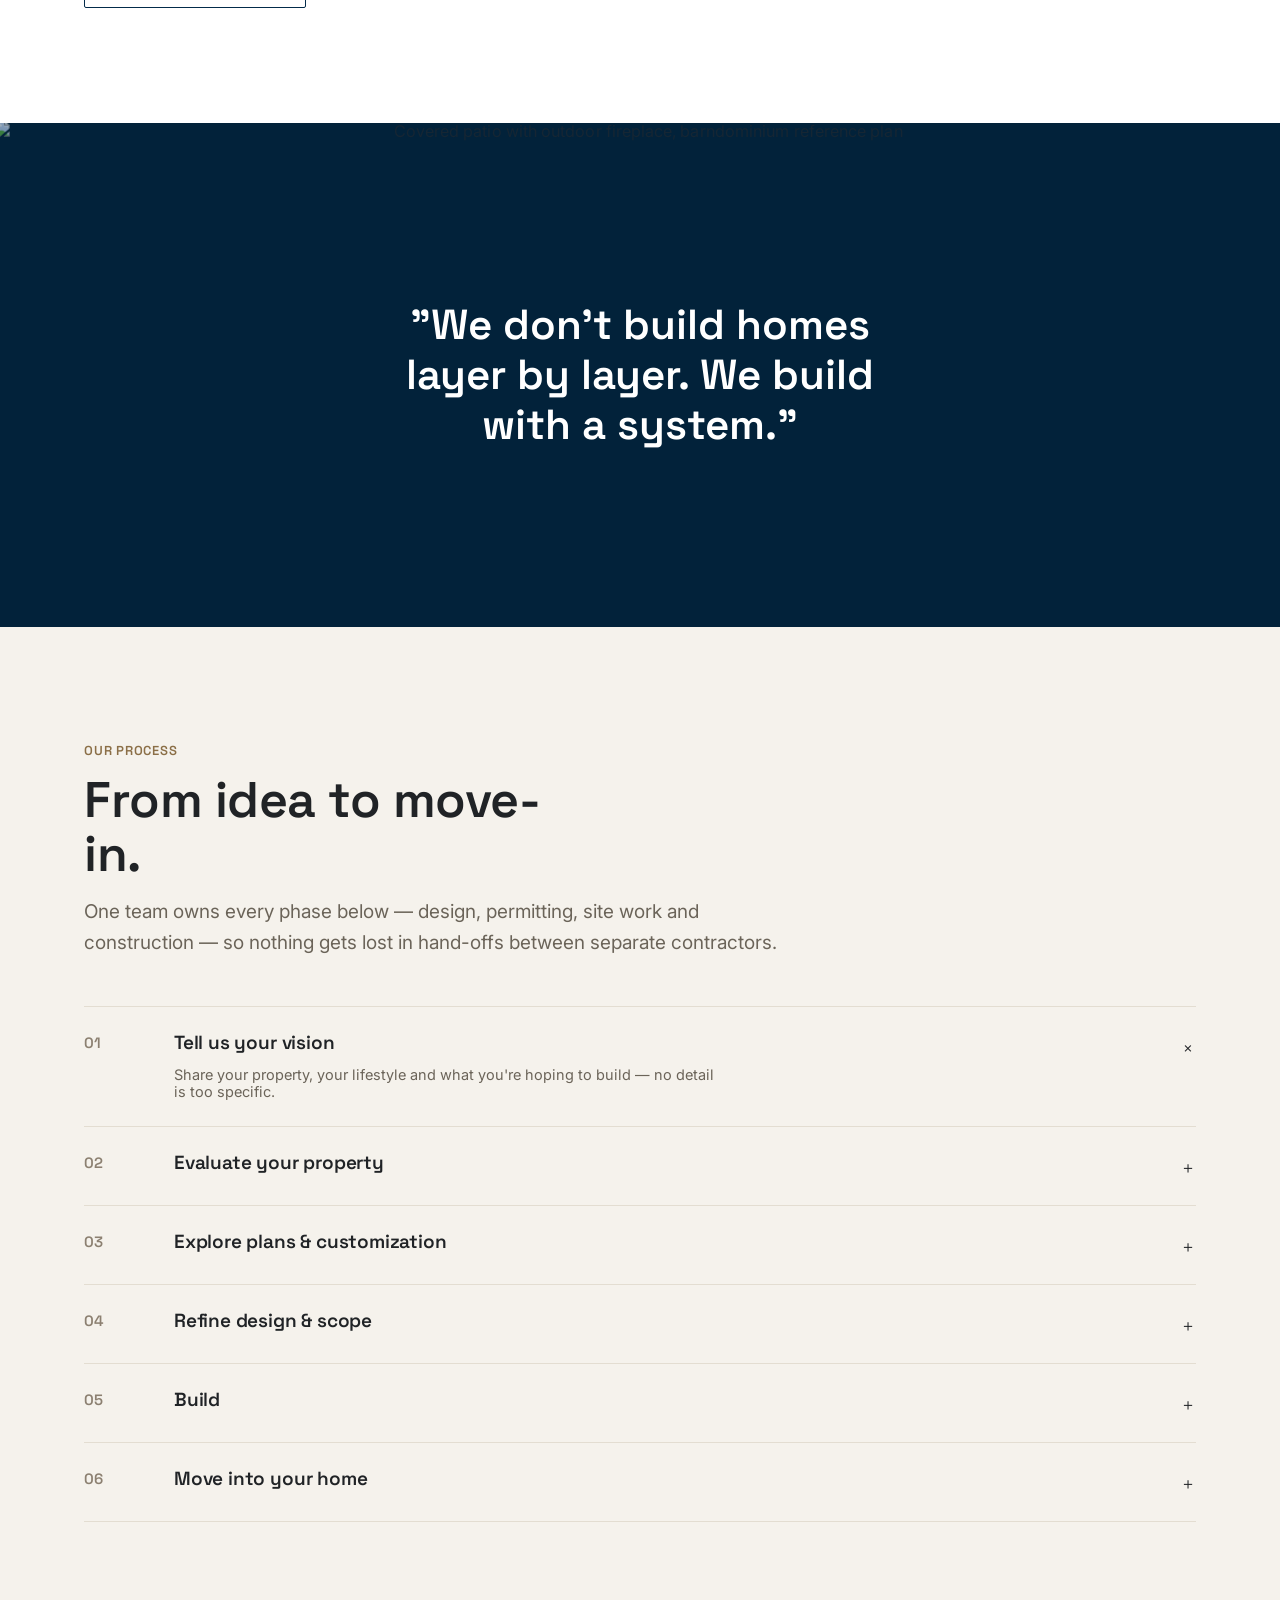
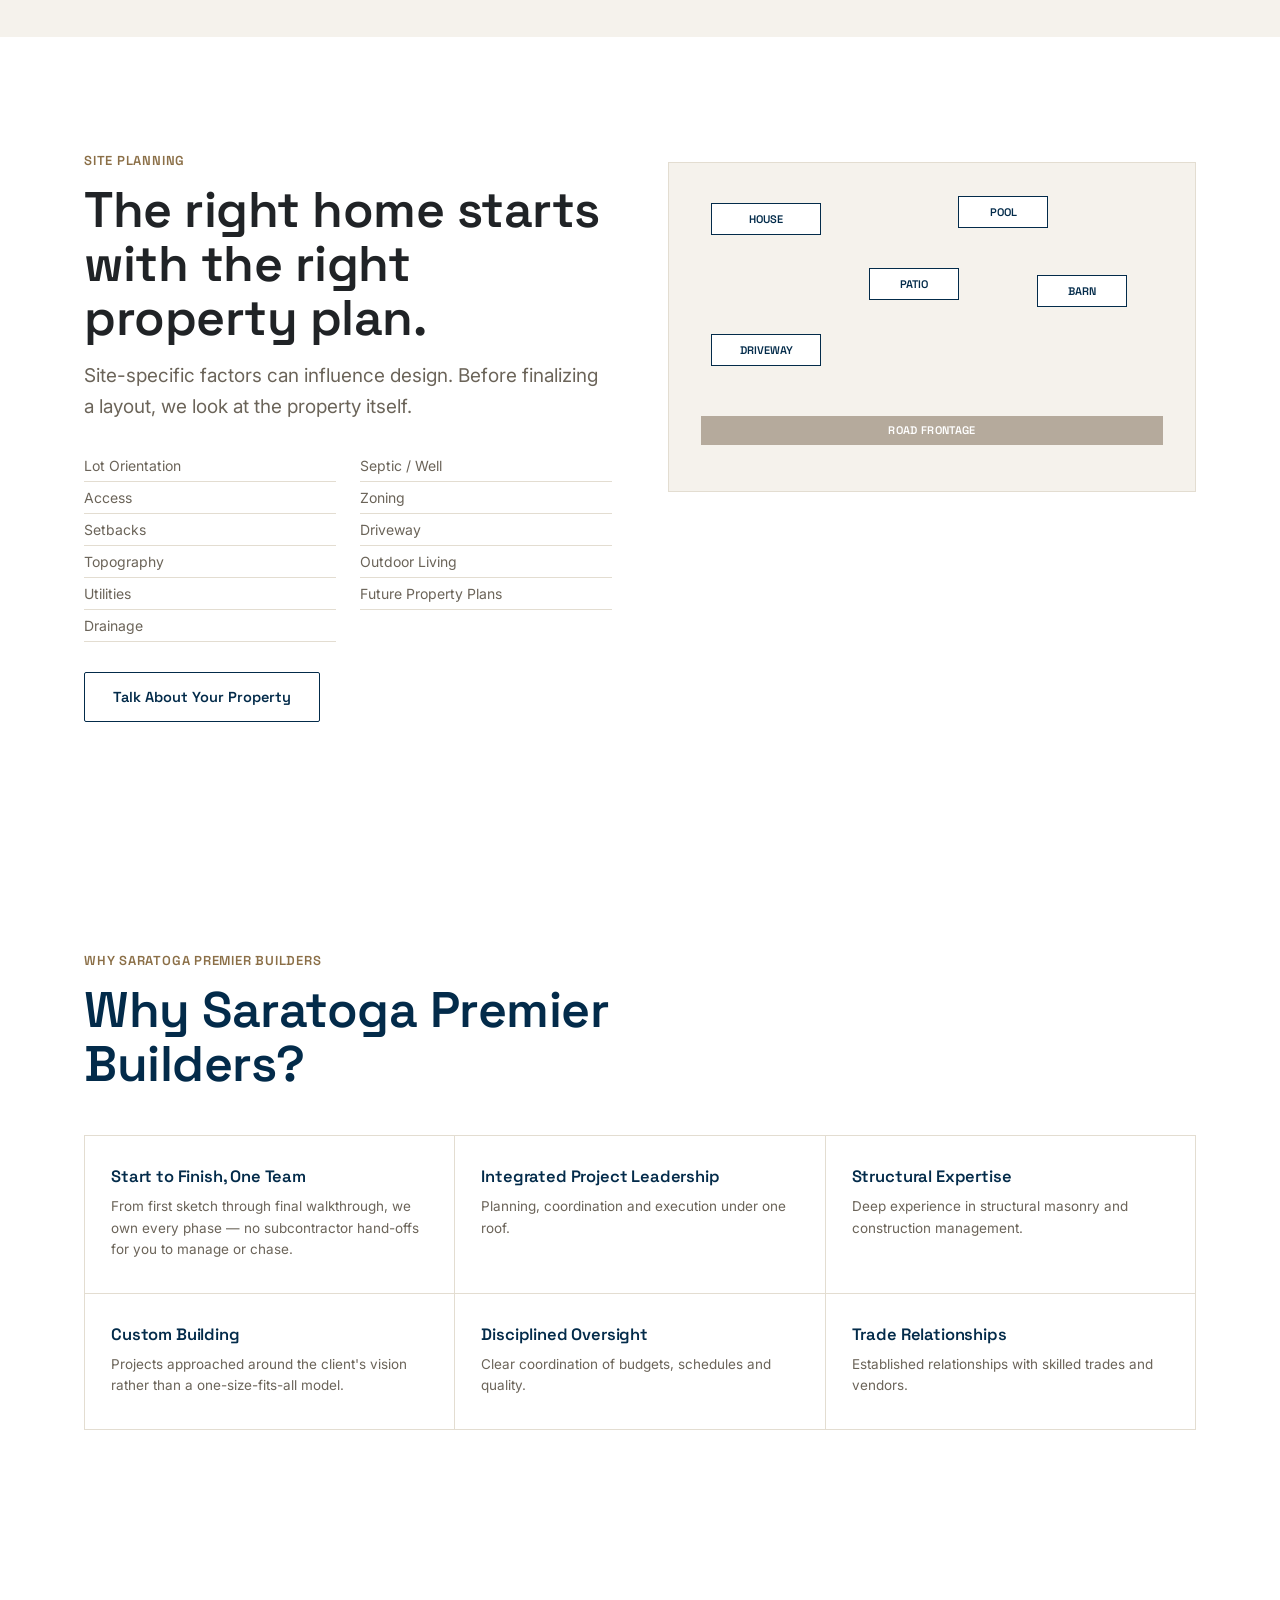
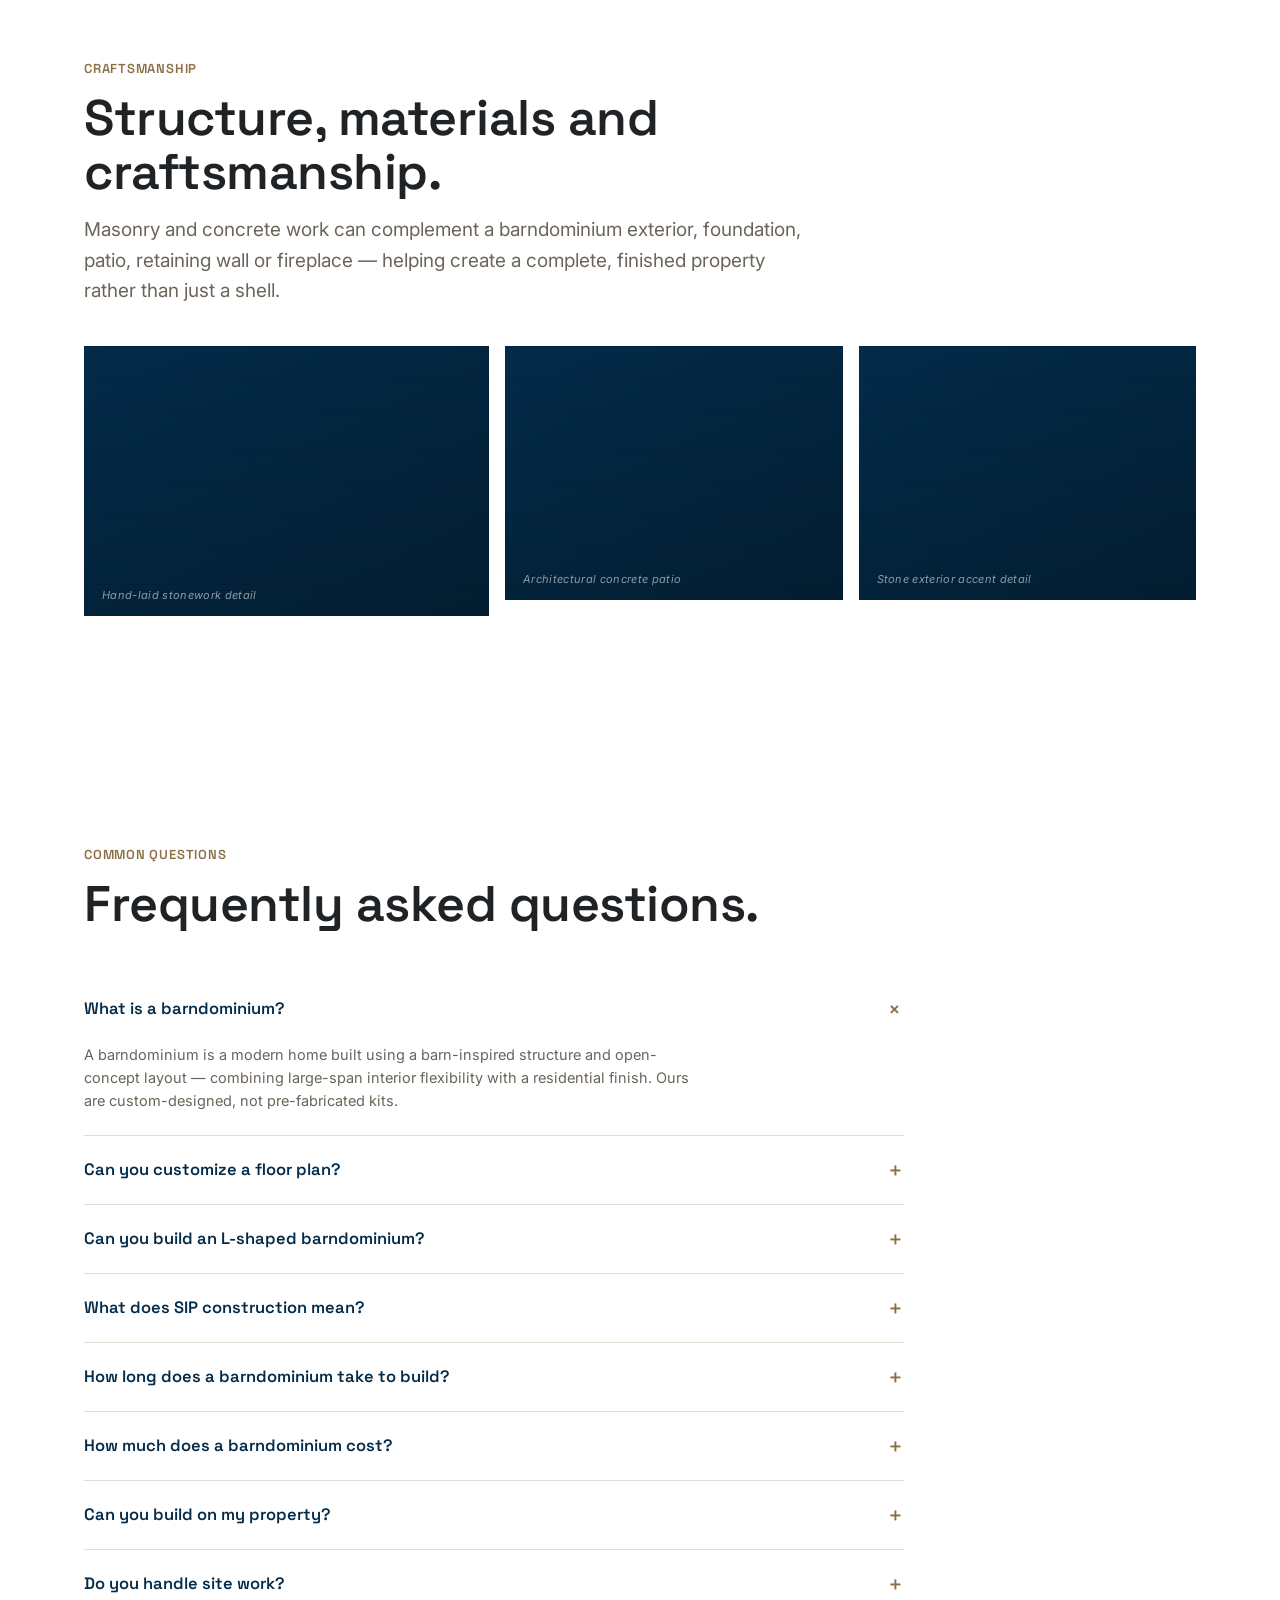
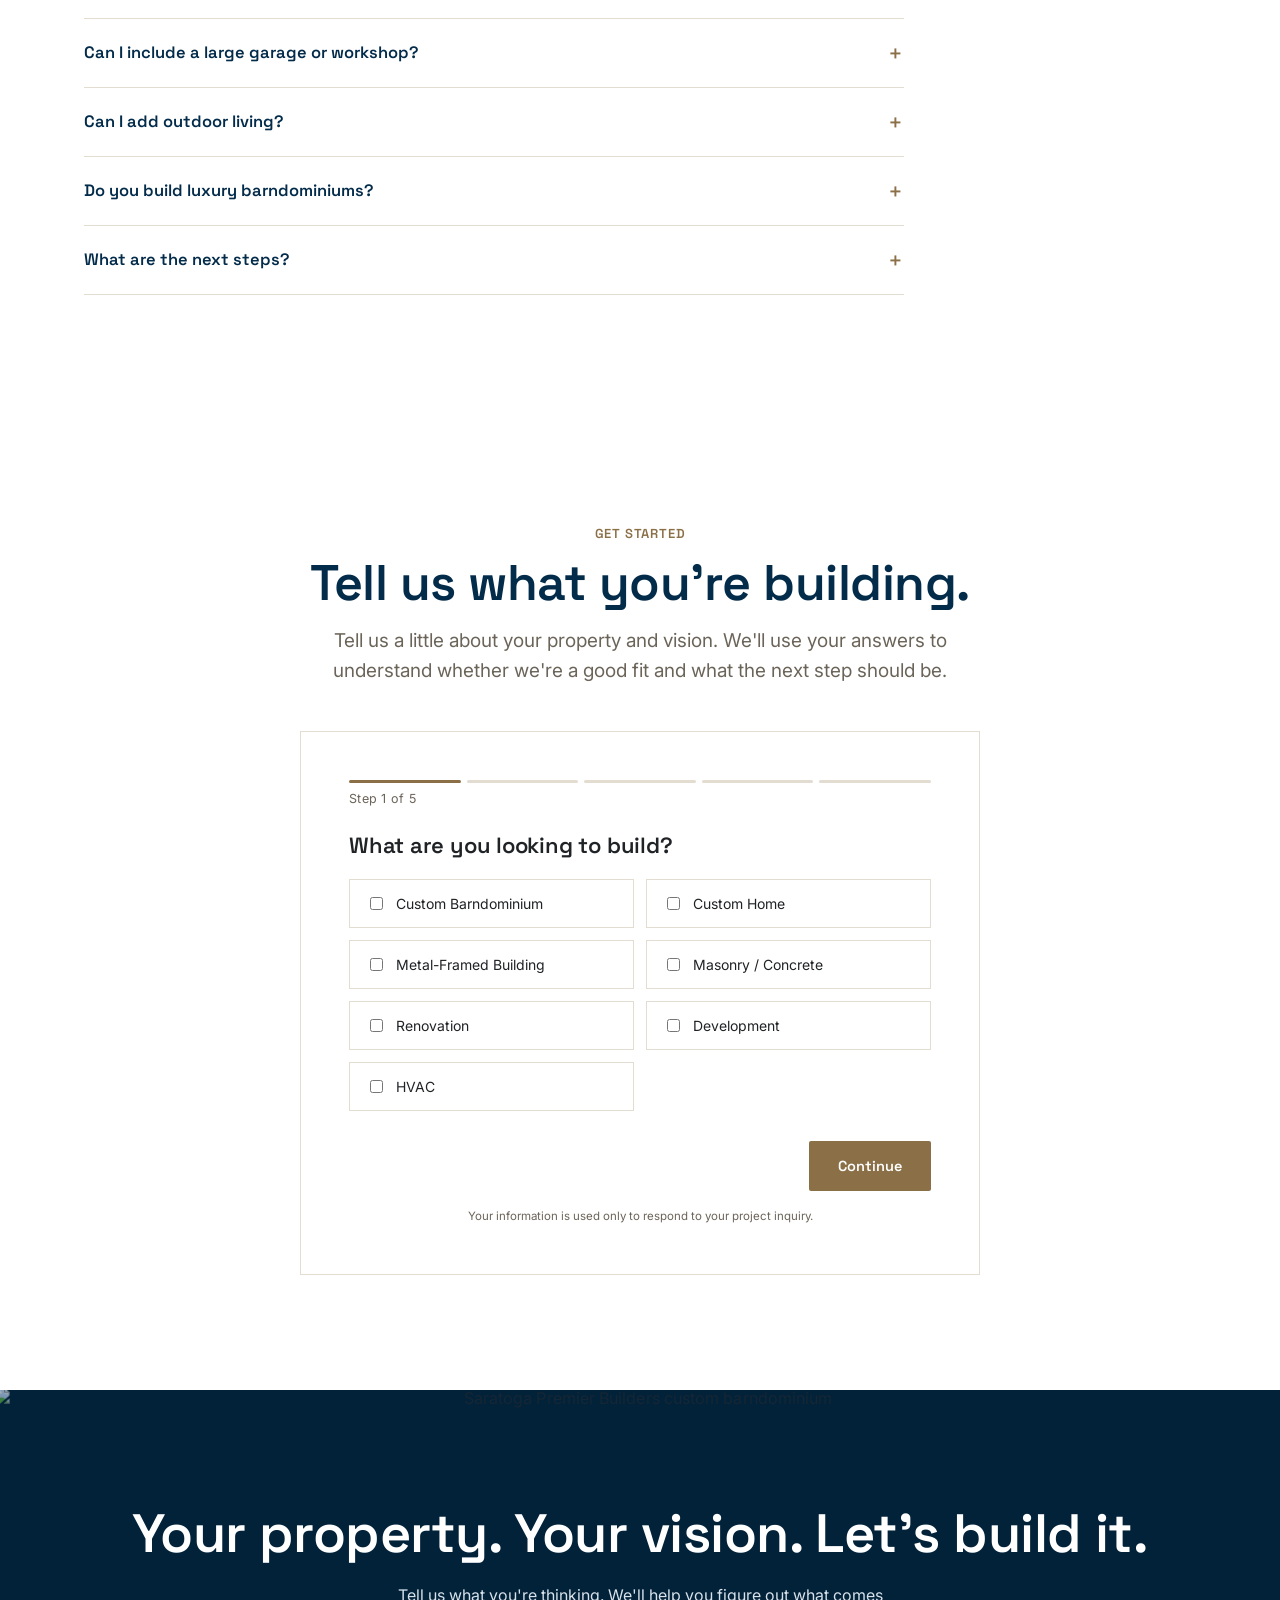
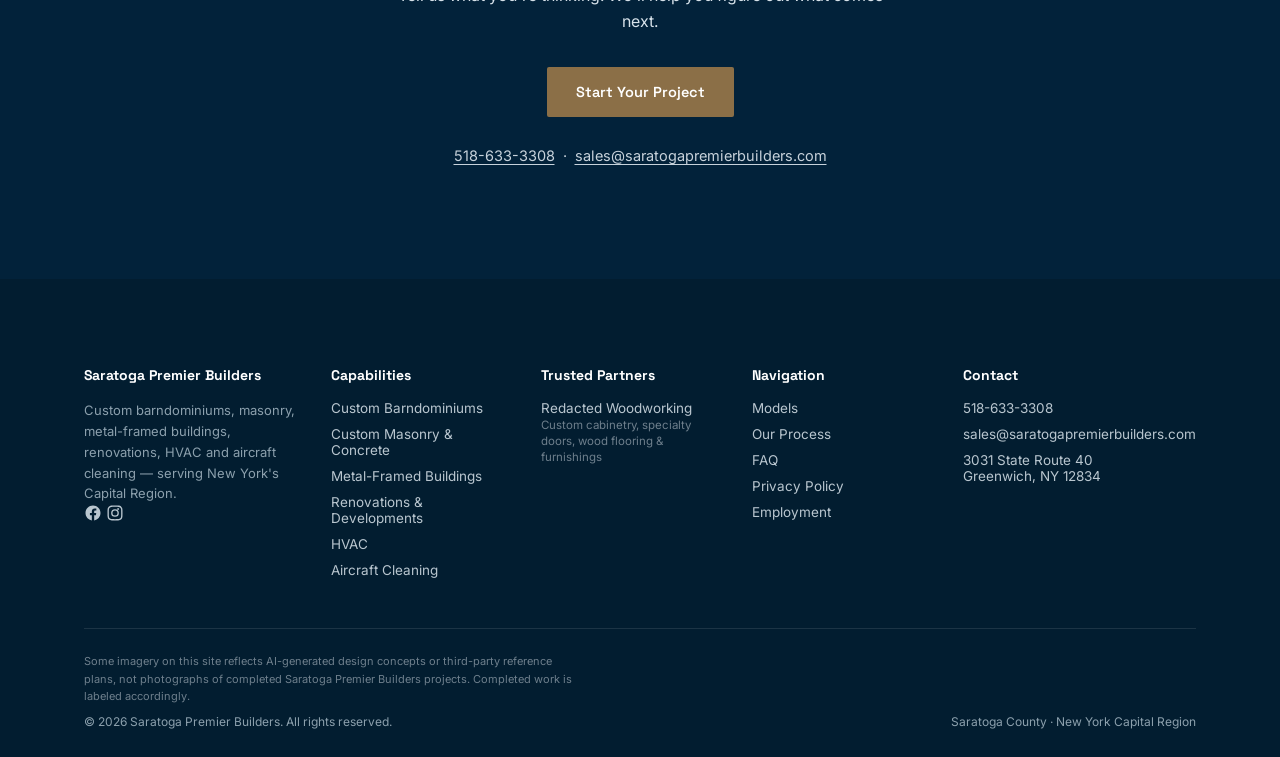
==== commit 9fe8a471: "Reorganized models w/ filters, partnership wording, logos, social icons, white header: index.html" ====
--- a/index.html
+++ b/index.html
@@ -620,6 +620,14 @@
       <div>
         <h5>Saratoga Premier Builders</h5>
         <p style="font-size:13px; max-width:32ch; color:#8CA0AD;">Custom barndominiums, masonry, metal-framed buildings, renovations, HVAC and aircraft cleaning — serving New York's Capital Region.</p>
+        <div class="social-row">
+          <a href="https://www.facebook.com/share/1CmLaSiEL7/?mibextid=wwXIfr" target="_blank" rel="noopener" aria-label="Saratoga Premier Builders on Facebook">
+            <svg width="18" height="18" viewBox="0 0 24 24" fill="currentColor"><path d="M22 12.06C22 6.51 17.52 2 12 2S2 6.51 2 12.06c0 5 3.66 9.14 8.44 9.94v-7.03H7.9v-2.91h2.54V9.85c0-2.51 1.49-3.9 3.77-3.9 1.09 0 2.24.2 2.24.2v2.46h-1.26c-1.24 0-1.63.77-1.63 1.56v1.89h2.78l-.44 2.91h-2.34V22c4.78-.8 8.44-4.94 8.44-9.94z"/></svg>
+          </a>
+          <a href="https://www.instagram.com/saratogapremierbuildersllc?stkn=aGRqMHg1M2Jramxn" target="_blank" rel="noopener" aria-label="Saratoga Premier Builders on Instagram">
+            <svg width="18" height="18" viewBox="0 0 24 24" fill="currentColor"><path d="M12 2c-2.72 0-3.06.01-4.13.06-1.06.05-1.79.22-2.43.47-.66.26-1.22.6-1.77 1.16-.56.55-.9 1.11-1.16 1.77-.25.64-.42 1.37-.47 2.43C2.01 8.94 2 9.28 2 12s.01 3.06.06 4.13c.05 1.06.22 1.79.47 2.43.26.66.6 1.22 1.16 1.77.55.56 1.11.9 1.77 1.16.64.25 1.37.42 2.43.47C8.94 21.99 9.28 22 12 22s3.06-.01 4.13-.06c1.06-.05 1.79-.22 2.43-.47.66-.26 1.22-.6 1.77-1.16.56-.55.9-1.11 1.16-1.77.25-.64.42-1.37.47-2.43.05-1.07.06-1.41.06-4.13s-.01-3.06-.06-4.13c-.05-1.06-.22-1.79-.47-2.43-.26-.66-.6-1.22-1.16-1.77-.55-.56-1.11-.9-1.77-1.16-.64-.25-1.37-.42-2.43-.47C15.06 2.01 14.72 2 12 2zm0 1.8c2.67 0 2.99.01 4.04.06.98.04 1.51.21 1.86.35.47.18.8.4 1.15.75.35.35.57.68.75 1.15.14.35.31.88.35 1.86.05 1.05.06 1.37.06 4.04s-.01 2.99-.06 4.04c-.04.98-.21 1.51-.35 1.86-.18.47-.4.8-.75 1.15-.35.35-.68.57-1.15.75-.35.14-.88.31-1.86.35-1.05.05-1.37.06-4.04.06s-2.99-.01-4.04-.06c-.98-.04-1.51-.21-1.86-.35-.47-.18-.8-.4-1.15-.75-.35-.35-.57-.68-.75-1.15-.14-.35-.31-.88-.35-1.86C3.81 14.99 3.8 14.67 3.8 12s.01-2.99.06-4.04c.04-.98.21-1.51.35-1.86.18-.47.4-.8.75-1.15.35-.35.68-.57 1.15-.75.35-.14.88-.31 1.86-.35C9.01 3.81 9.33 3.8 12 3.8zm0 3.05a5.15 5.15 0 100 10.3 5.15 5.15 0 000-10.3zm0 8.5a3.35 3.35 0 110-6.7 3.35 3.35 0 010 6.7zm5.35-8.7a1.2 1.2 0 11-2.4 0 1.2 1.2 0 012.4 0z"/></svg>
+          </a>
+        </div>
       </div>
       <div>
         <h5>Capabilities</h5>
--- a/assets/styles.css
+++ b/assets/styles.css
@@ -118,30 +118,33 @@
   /* ---------- Nav ---------- */
   header{
     position:fixed; top:0; left:0; right:0; z-index:100;
-    background:rgba(3,43,74,0);
-    transition:background .25s ease, box-shadow .25s ease, backdrop-filter .25s ease;
-  }
-  header.scrolled{background:rgba(3,43,74,.96); backdrop-filter:blur(6px); box-shadow:0 1px 0 rgba(255,255,255,.08);}
+    background:var(--white);
+    box-shadow:0 1px 0 rgba(3,43,74,.08);
+    transition:box-shadow .25s ease;
+  }
+  header.scrolled{box-shadow:0 2px 10px rgba(3,43,74,.12);}
   .nav-inner{
     max-width:var(--maxw); margin:0 auto; padding:18px var(--pad);
     display:flex; align-items:center; justify-content:space-between;
   }
   .logo{
     font-family:'Space Grotesk',sans-serif; font-weight:700; font-size:16px;
-    color:var(--white); letter-spacing:.01em;
-  }
-  .logo span{color:var(--stone); font-weight:500;}
+    color:var(--navy); letter-spacing:.01em;
+    display:flex; align-items:center; gap:10px;
+  }
+  .logo span{color:var(--brass); font-weight:500;}
+  .logo-icon{height:32px; width:auto; display:block;}
   nav.main-nav{display:flex; gap:30px; align-items:center;}
   nav.main-nav a{
-    font-size:14px; font-weight:500; color:rgba(255,255,255,.85);
+    font-size:14px; font-weight:500; color:var(--navy);
     transition:color .15s ease;
   }
-  nav.main-nav a:hover{color:#fff;}
+  nav.main-nav a:hover{color:var(--brass);}
   .nav-cta{display:flex; align-items:center; gap:18px;}
   .nav-cta .btn-primary{padding:11px 22px; font-size:13.5px;}
   .nav-toggle{display:none; background:none; border:none; padding:8px;}
   .nav-toggle span, .nav-toggle span::before, .nav-toggle span::after{
-    content:""; display:block; width:22px; height:2px; background:#fff; position:relative; transition:all .2s ease;
+    content:""; display:block; width:22px; height:2px; background:var(--navy); position:relative; transition:all .2s ease;
   }
   .nav-toggle span::before{position:absolute; top:-7px;}
   .nav-toggle span::after{position:absolute; top:7px;}
@@ -153,10 +156,10 @@
       transform:translateX(100%); transition:transform .3s ease; padding:0 32px;
     }
     nav.main-nav.open{transform:translateX(0);}
-    nav.main-nav a{font-size:20px;}
+    nav.main-nav a{font-size:20px; color:#fff;}
     .nav-cta .btn-primary{display:none;}
     .nav-toggle{display:block;}
-    header{background:rgba(3,43,74,.96);}
+    header{background:var(--white);}
   }
 
   /* ---------- Hero ---------- */
@@ -305,10 +308,8 @@
     border:1px solid var(--line); background:var(--warm); padding:clamp(28px,4vw,44px);
     display:grid; grid-template-columns:auto 1fr auto; gap:28px; align-items:center; margin-top:44px;
   }
-  .partner-card .partner-mark{
-    width:64px; height:64px; border-radius:50%; background:var(--navy); color:#fff;
-    display:flex; align-items:center; justify-content:center; font-family:'Space Grotesk',sans-serif;
-    font-weight:700; font-size:20px; flex-shrink:0;
+  .partner-card .partner-logo{
+    width:110px; height:auto; flex-shrink:0;
   }
   .partner-card h4{font-size:18px; margin-bottom:8px;}
   .partner-card p{font-size:14px; color:var(--muted); max-width:60ch;}
@@ -417,7 +418,9 @@
   .sticky-mobile{
     display:none; position:fixed; left:0; right:0; bottom:0; z-index:90;
     background:var(--navy); padding:12px 16px; box-shadow:0 -4px 16px rgba(0,0,0,.25);
-  }
+    transform:translateY(100%); transition:transform 0.25s ease;
+  }
+  .sticky-mobile.visible{transform:translateY(0);}
   .sticky-mobile a{display:block; text-align:center;}
   @media (max-width:900px){ .sticky-mobile{display:block;} body{padding-bottom:64px;} }
 
@@ -503,6 +506,10 @@
   .hvac-item p{font-size:13.5px; color:var(--muted);}
   @media (max-width:700px){ .hvac-list{grid-template-columns:1fr;} }
 
+  /* Generic 2-column split sections (about/property/hvac/aircraft/barndominiums heroes)
+     — these use inline grid-template-columns with no prior mobile override. */
+  @media (max-width:800px){ .two-col-stack{grid-template-columns:1fr !important;} }
+
   /* ================================================
      REAL PHOTOGRAPHY + CREATIVE LAYOUT SYSTEM
      ================================================ */
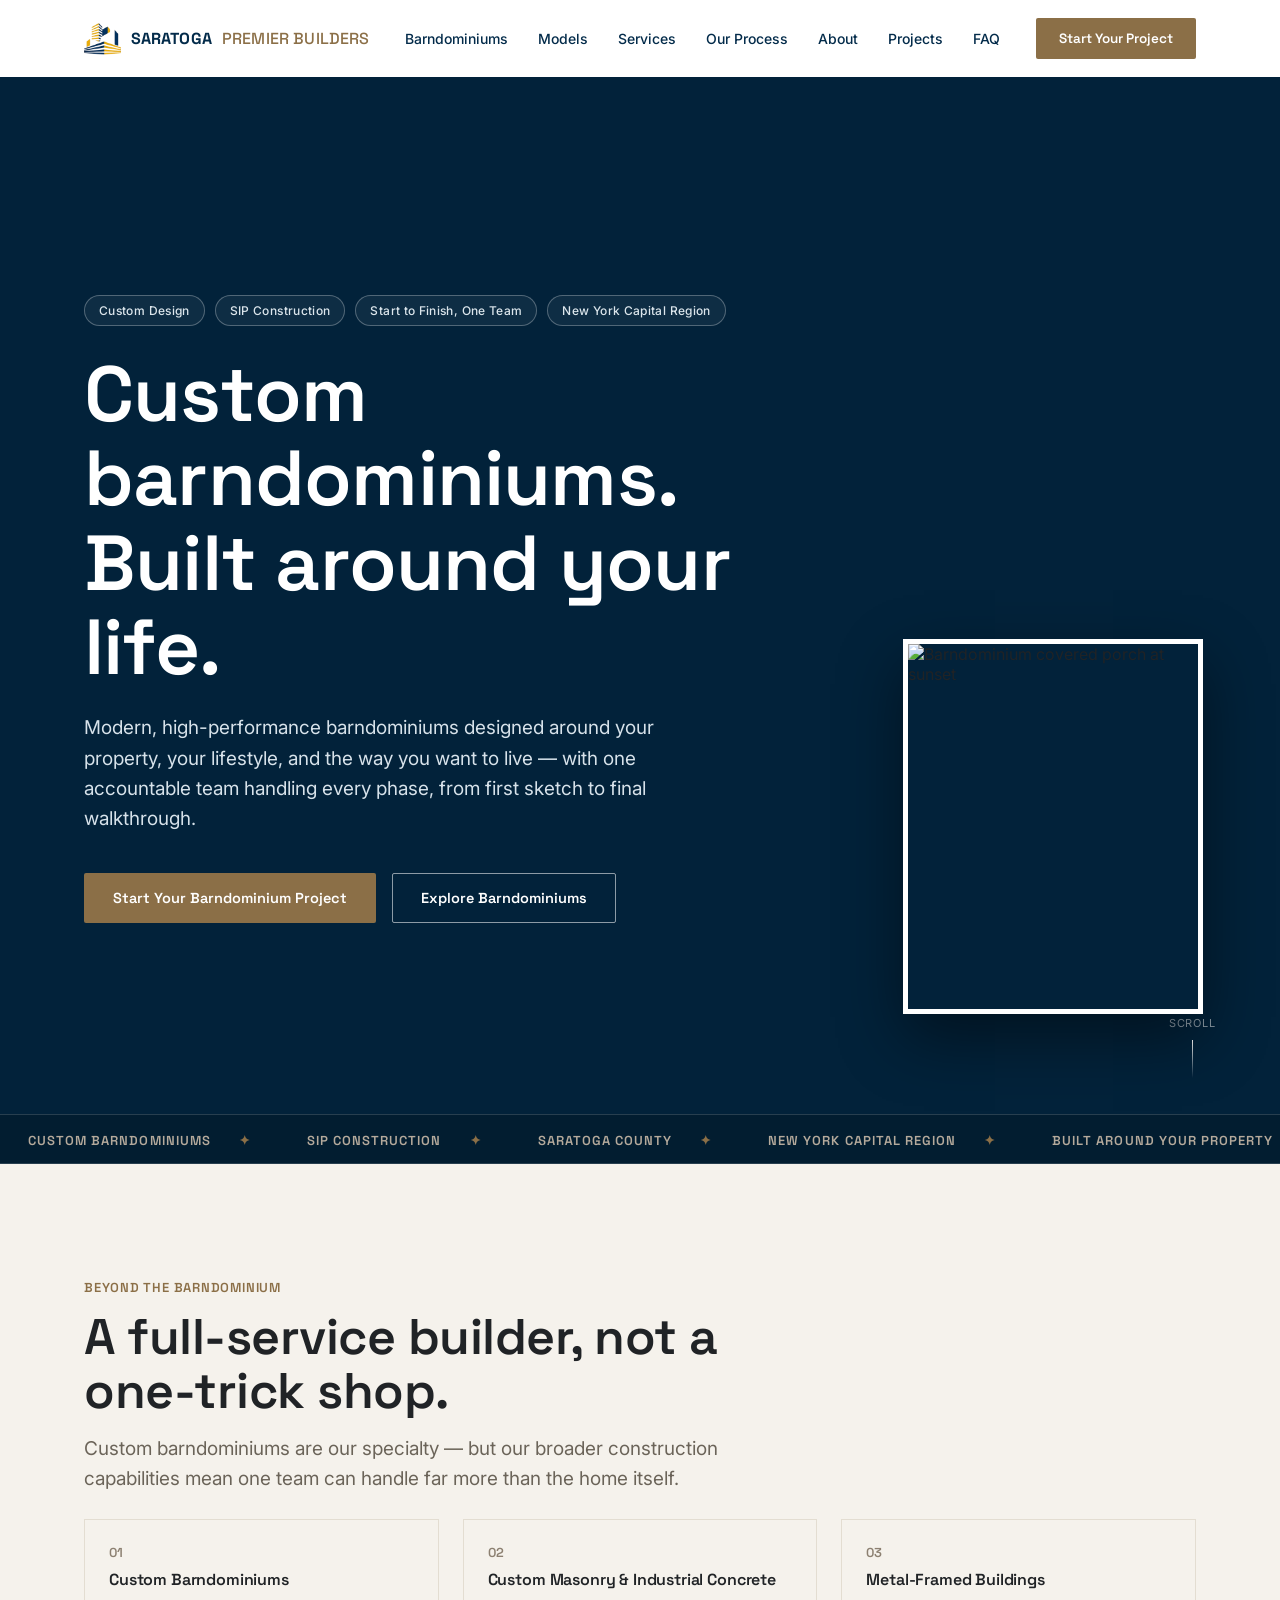
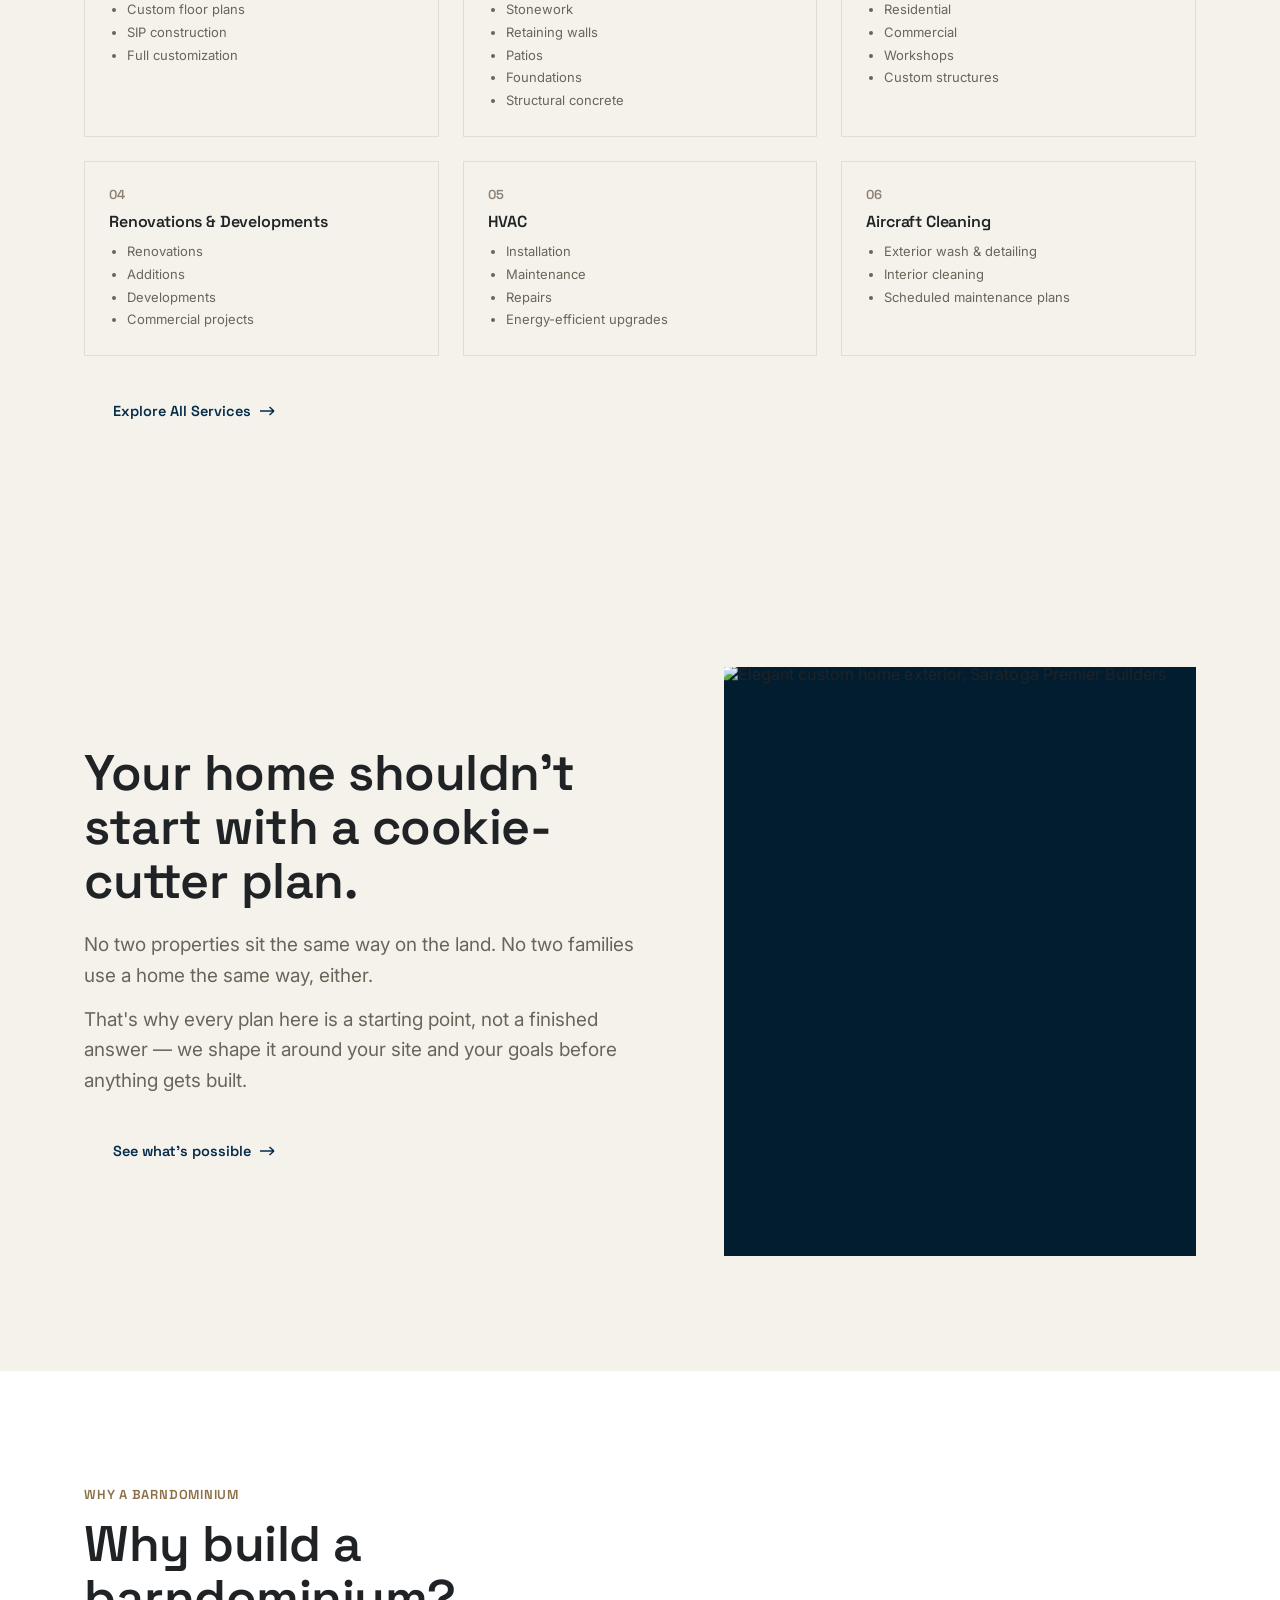
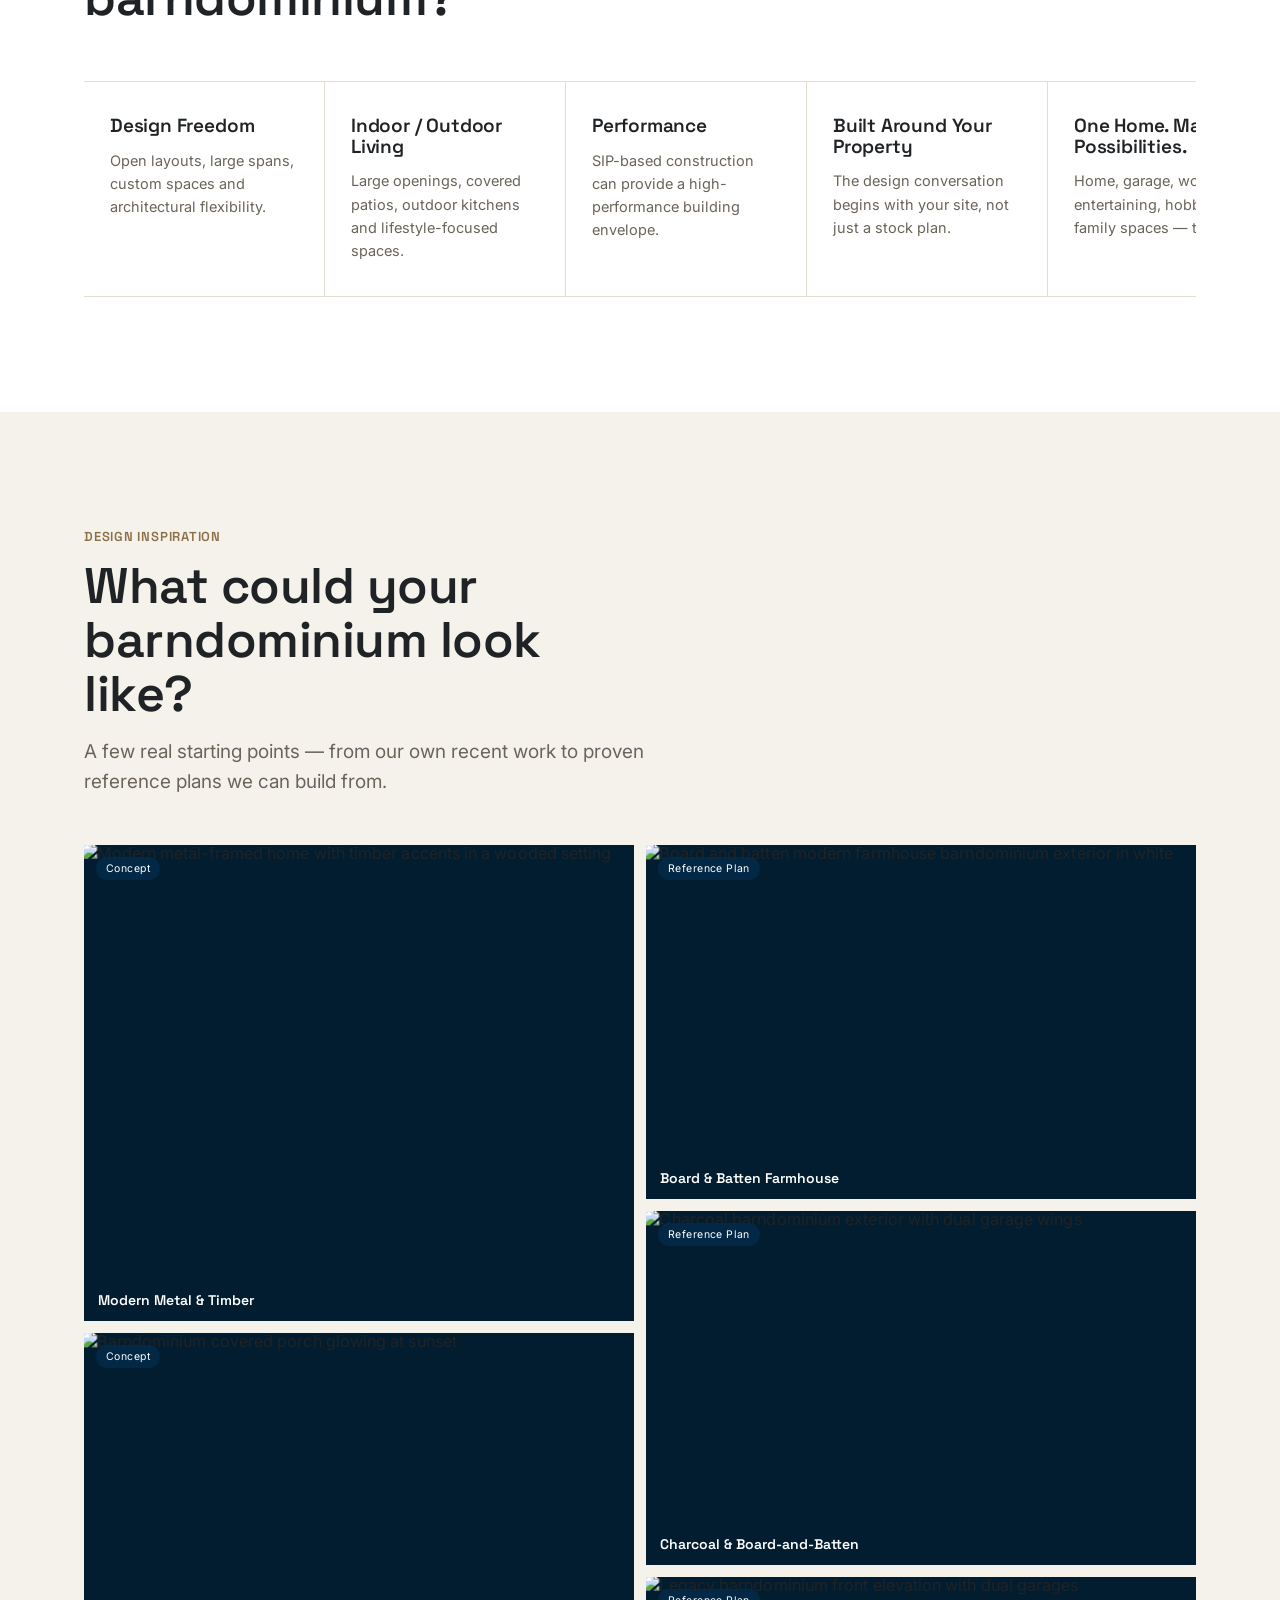
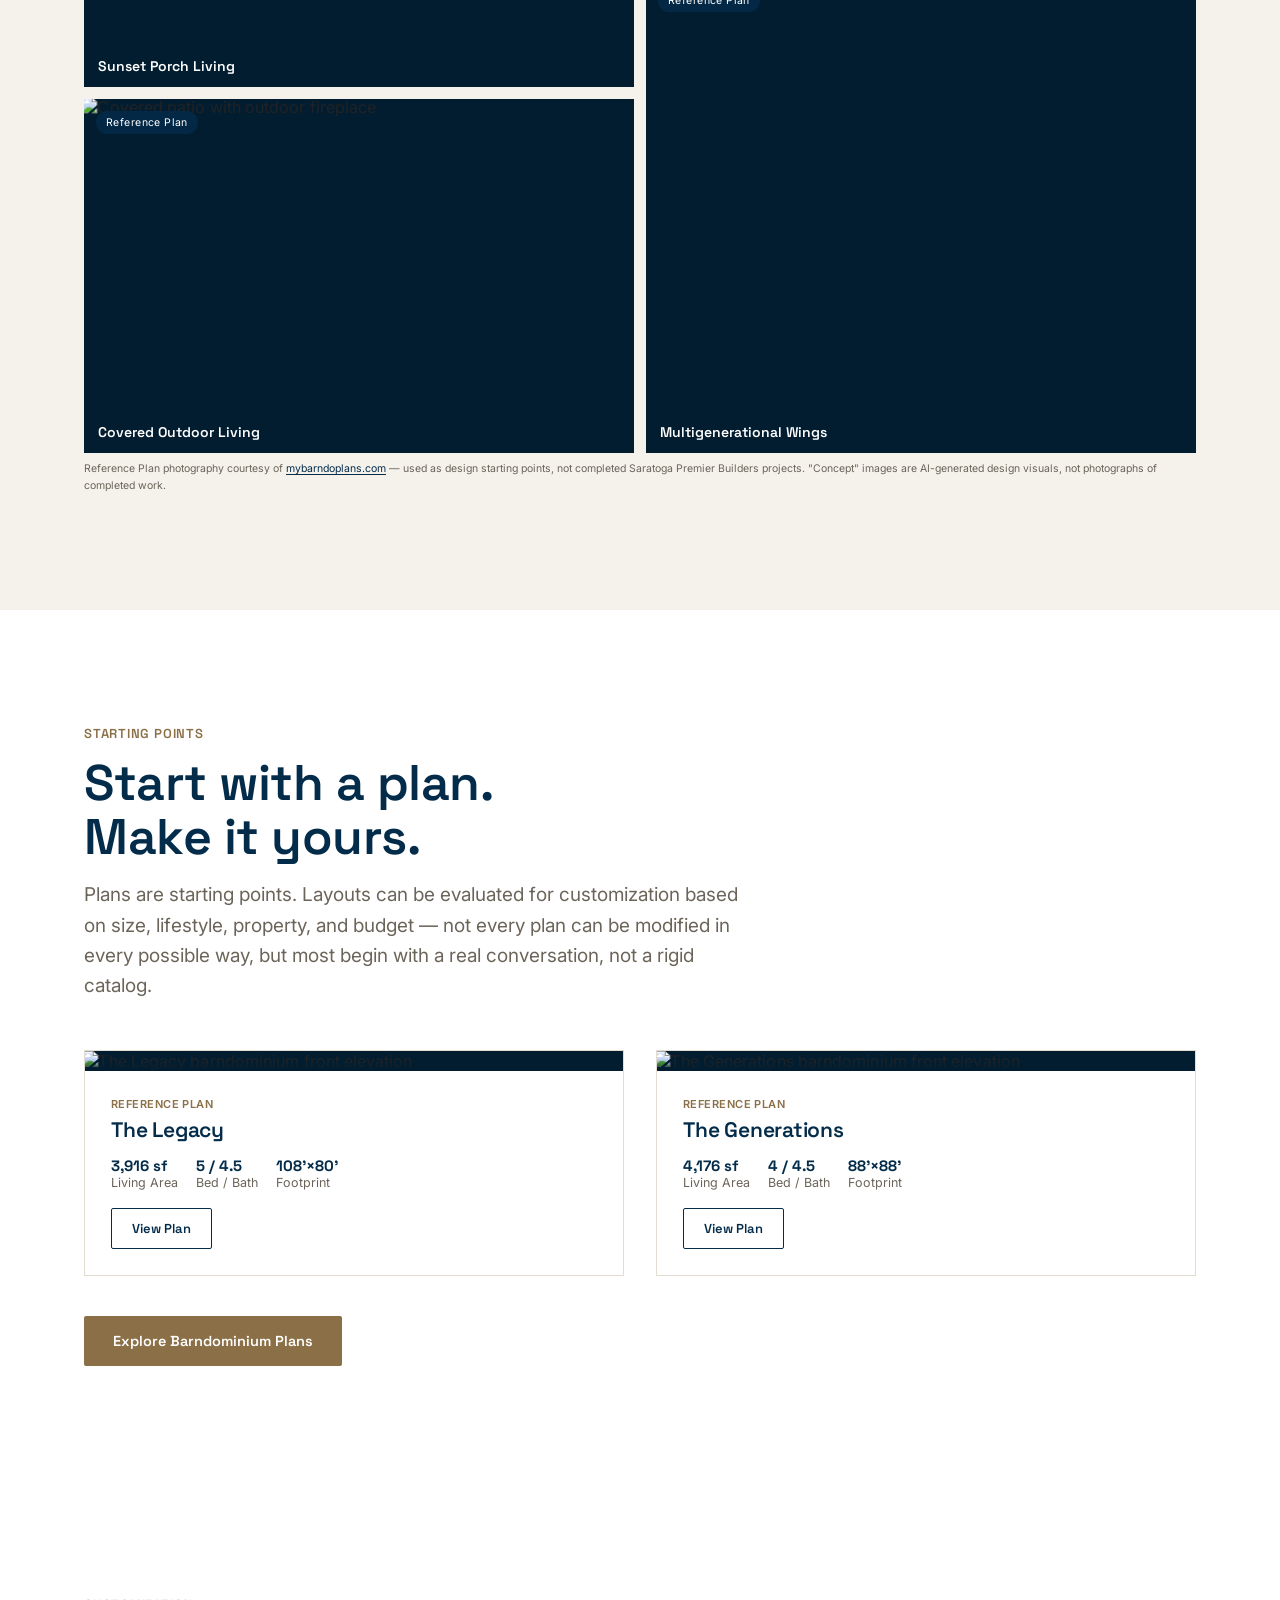
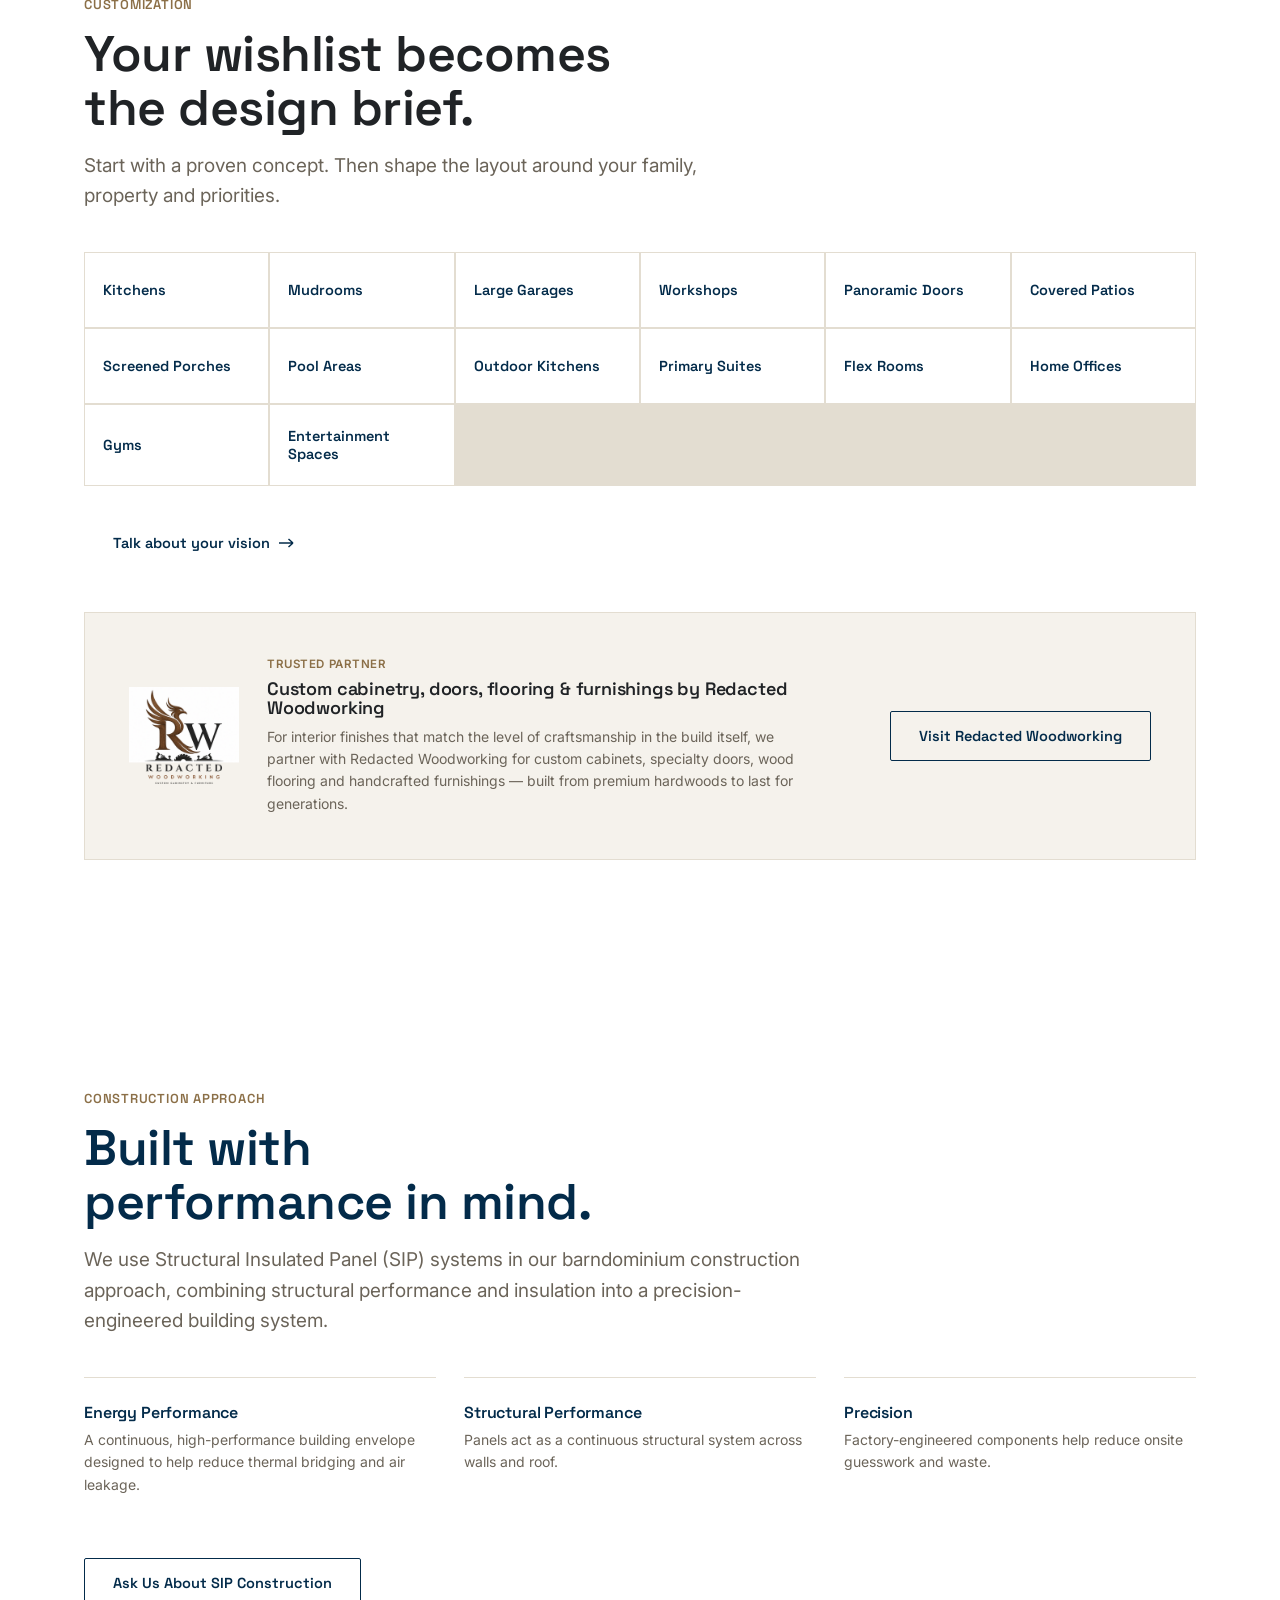
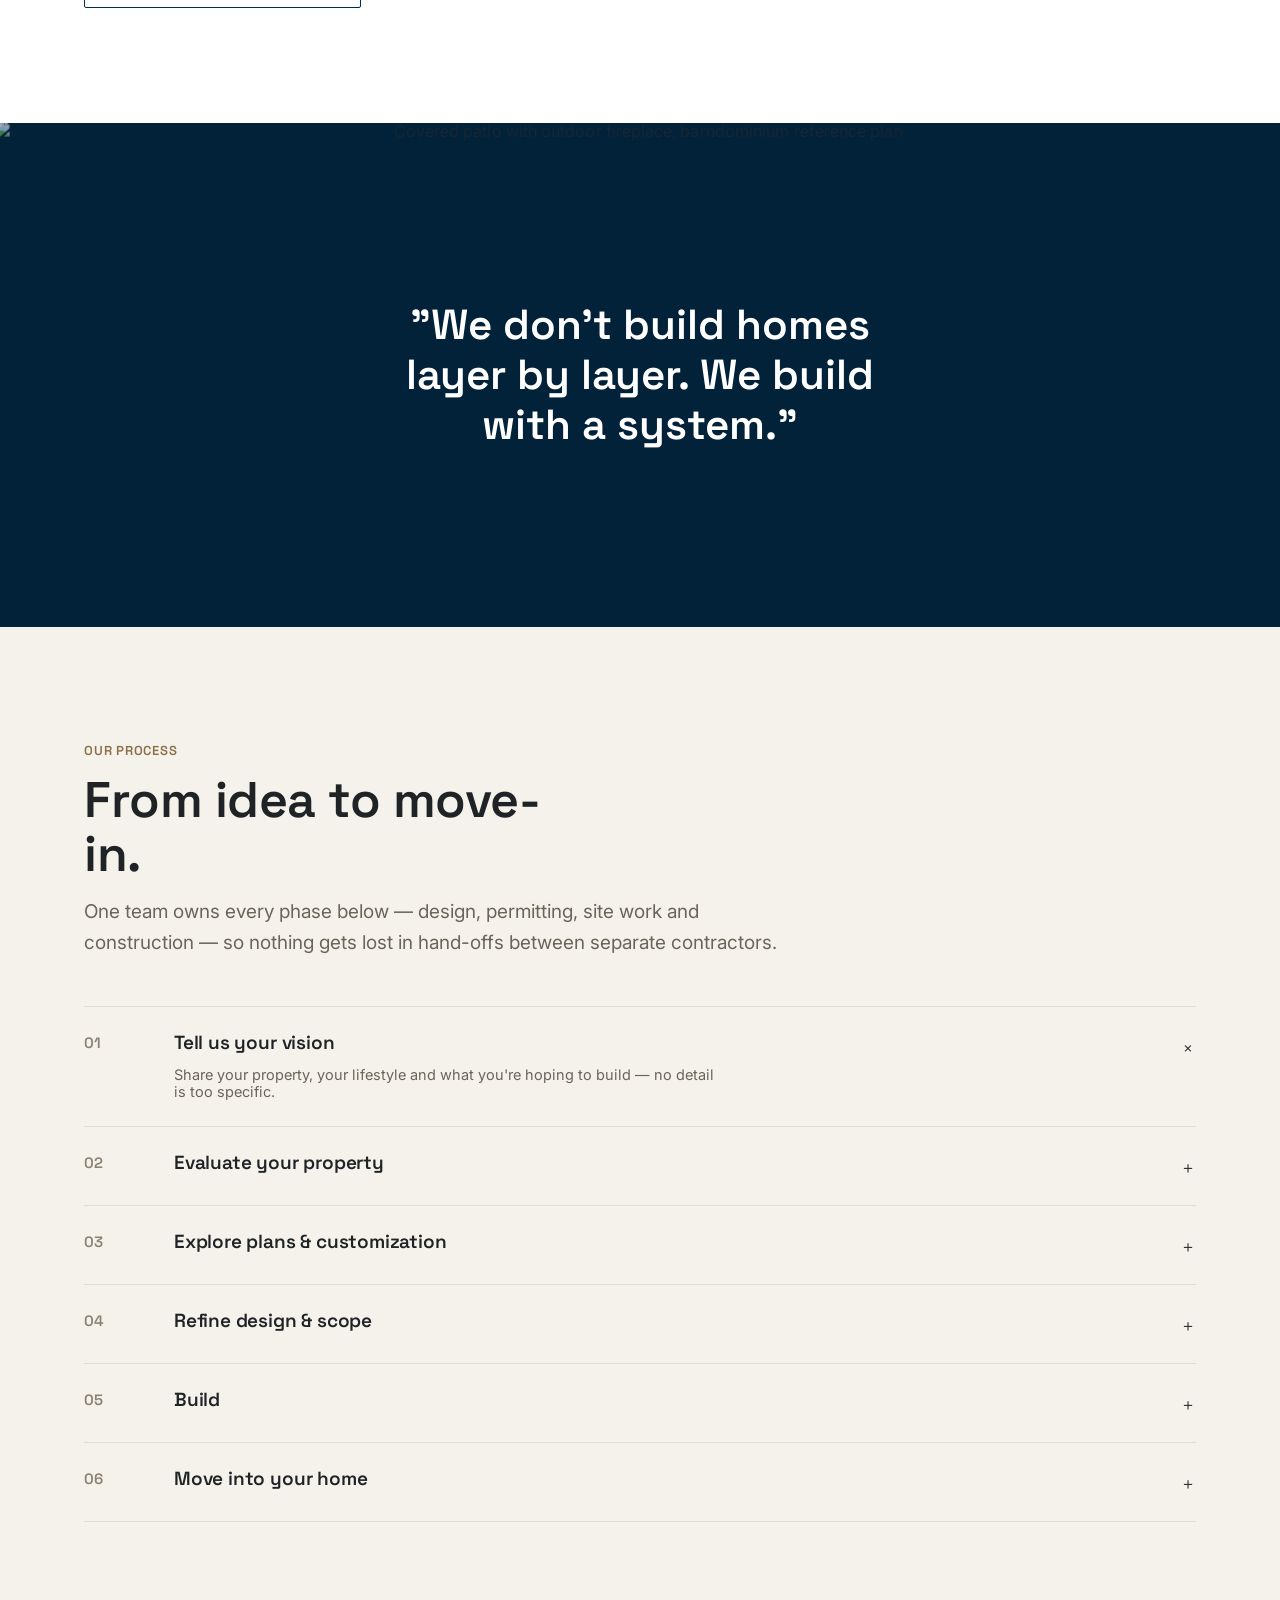
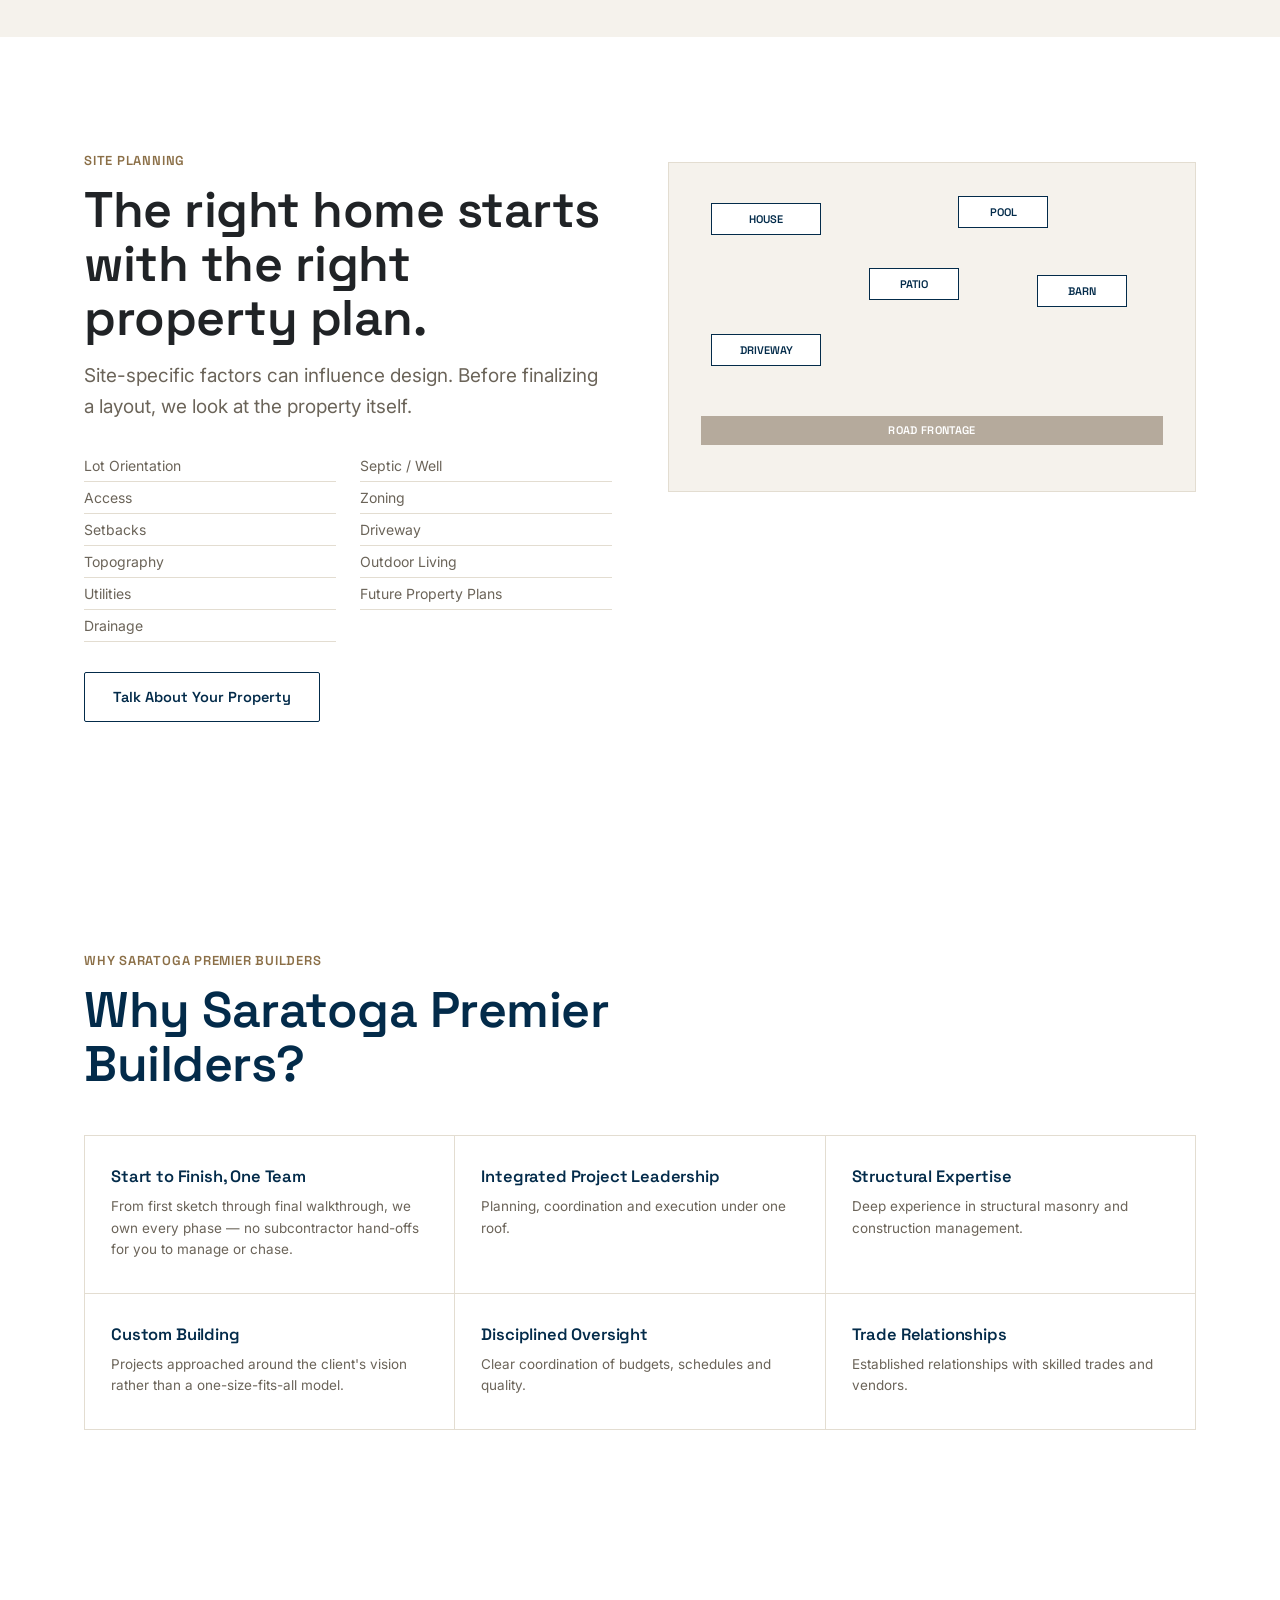
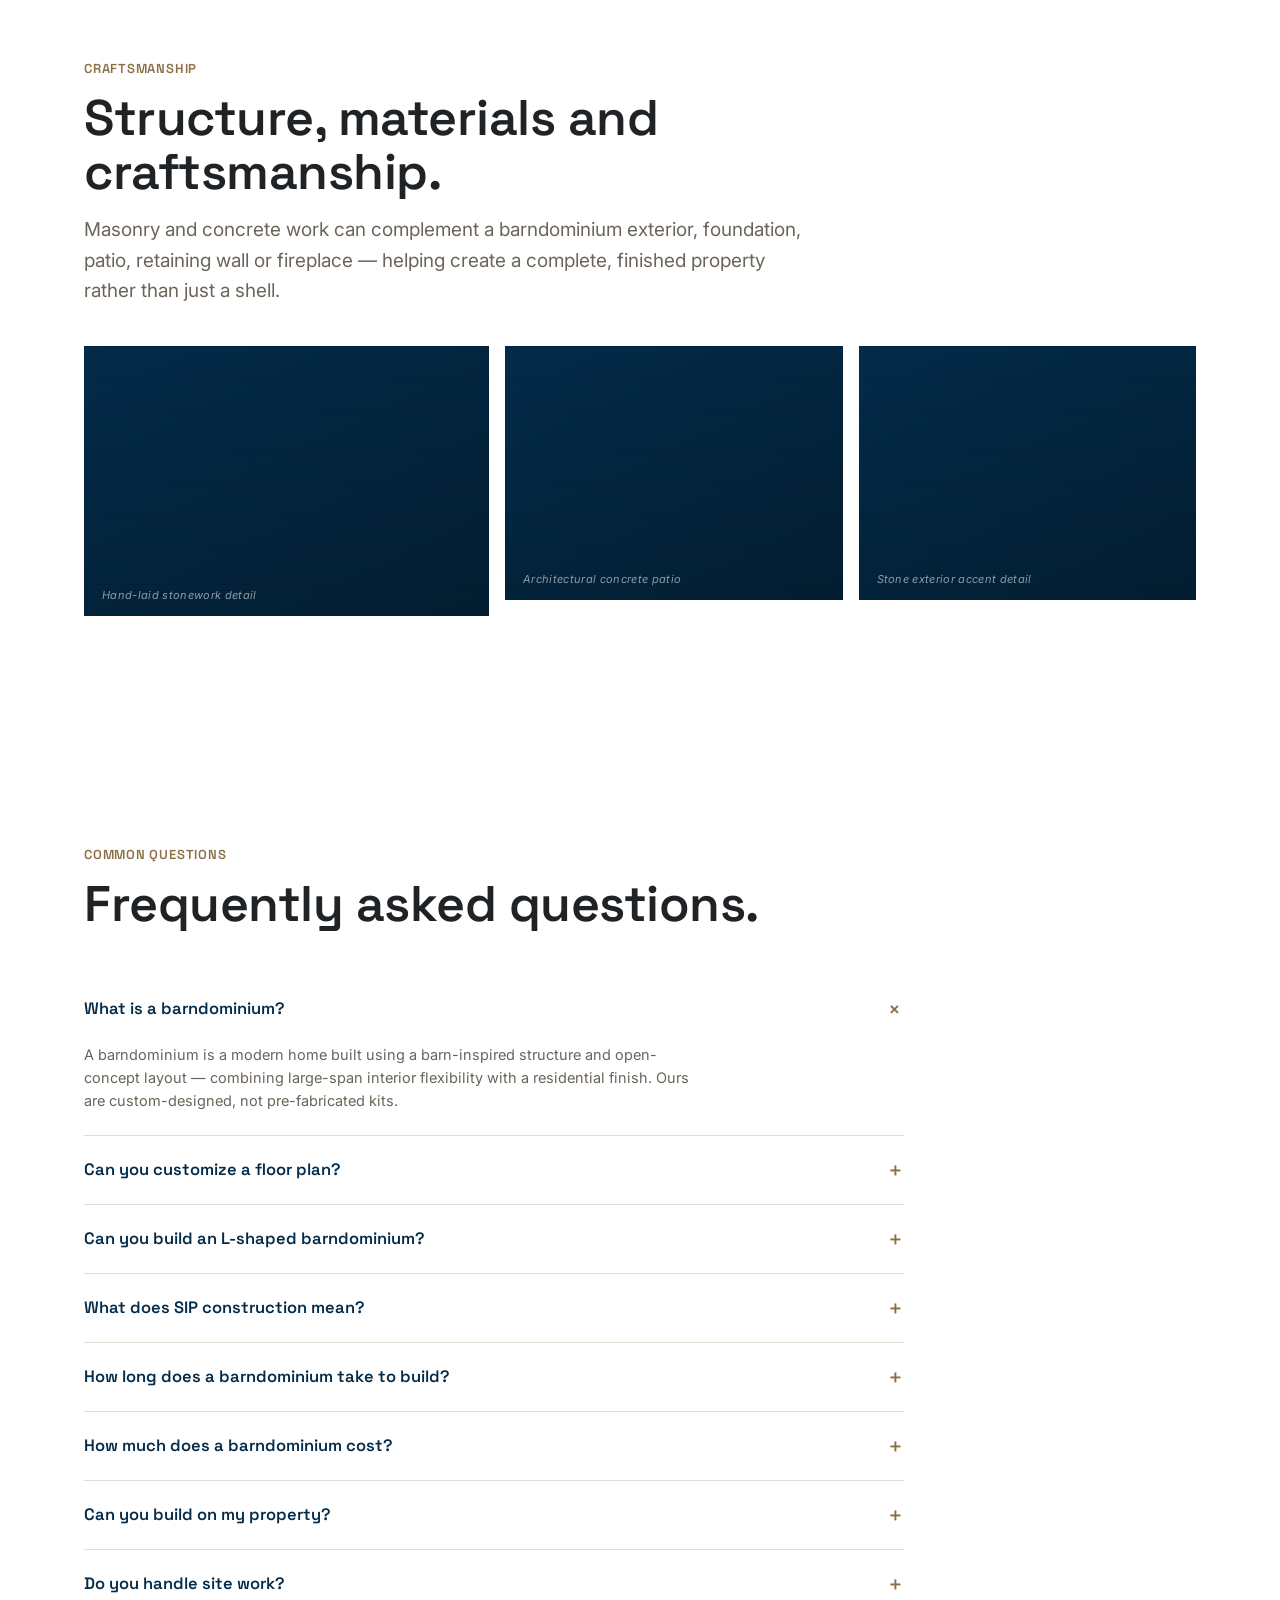
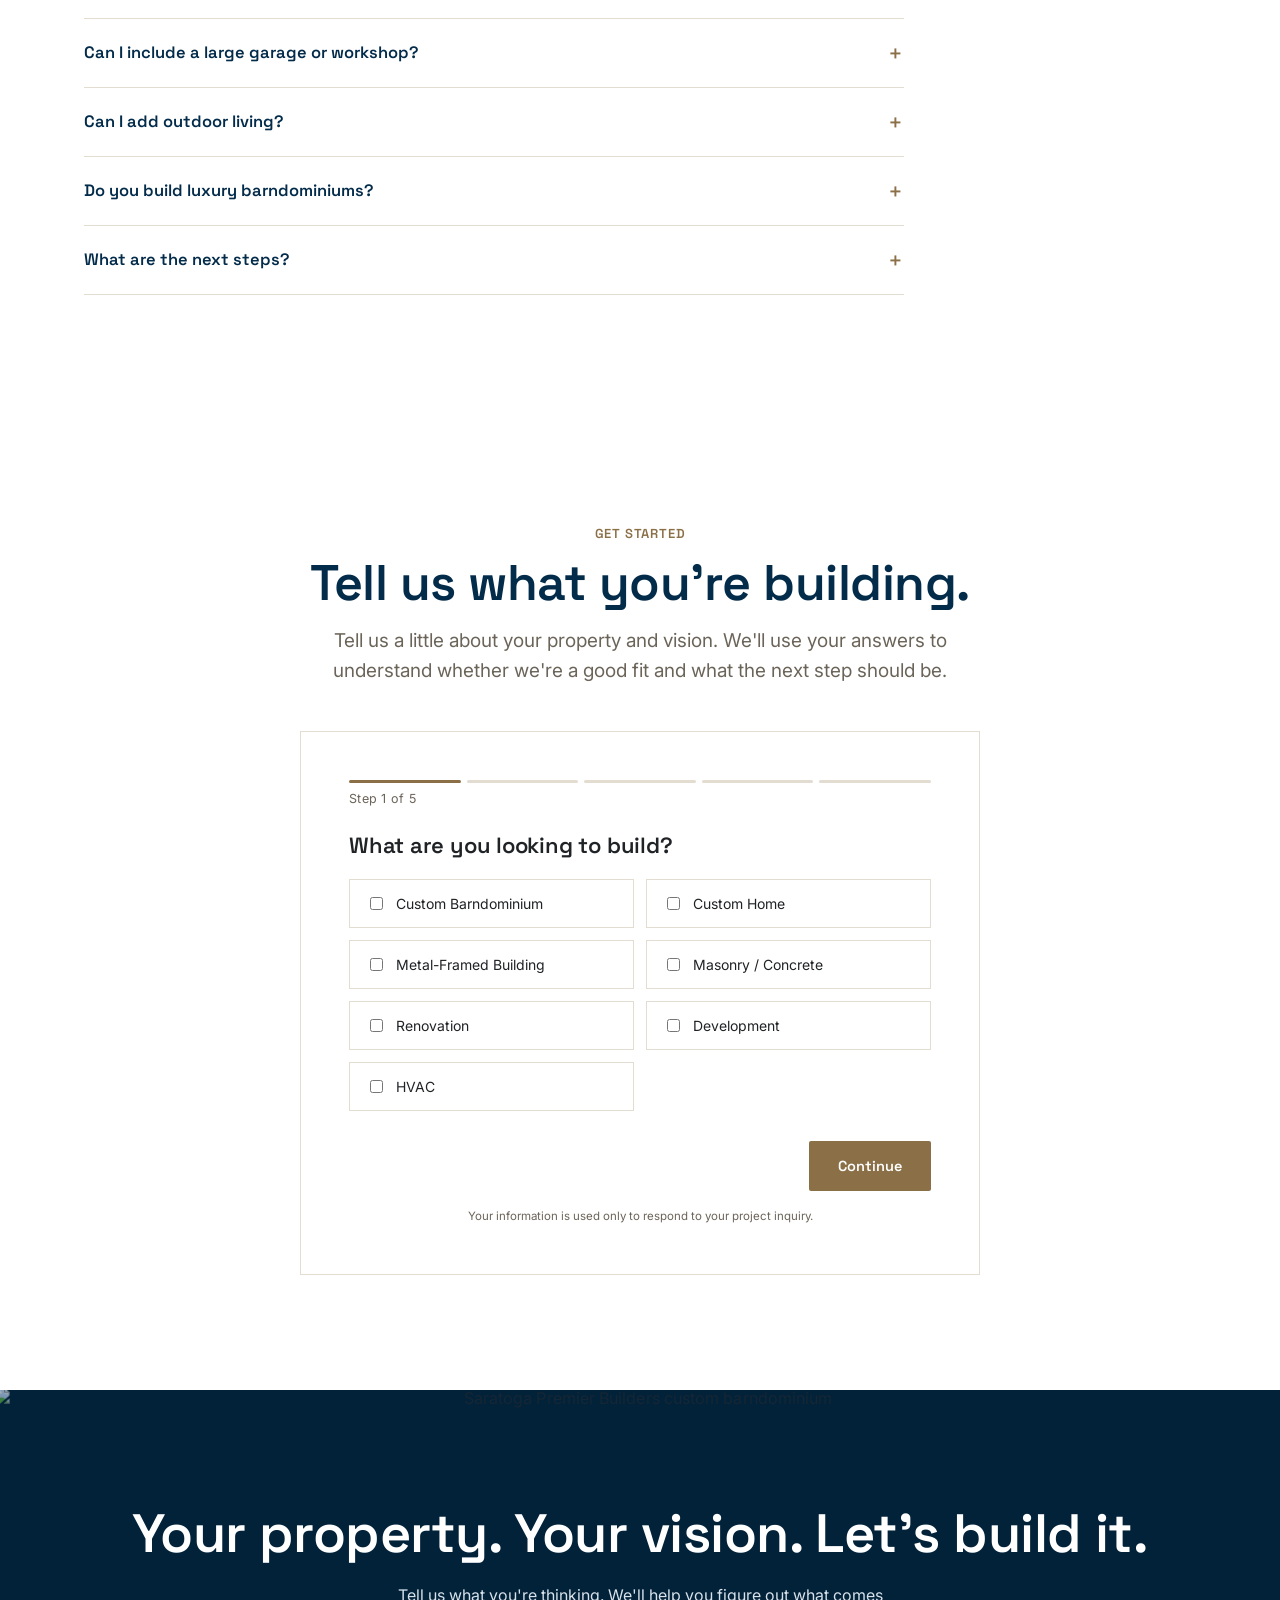
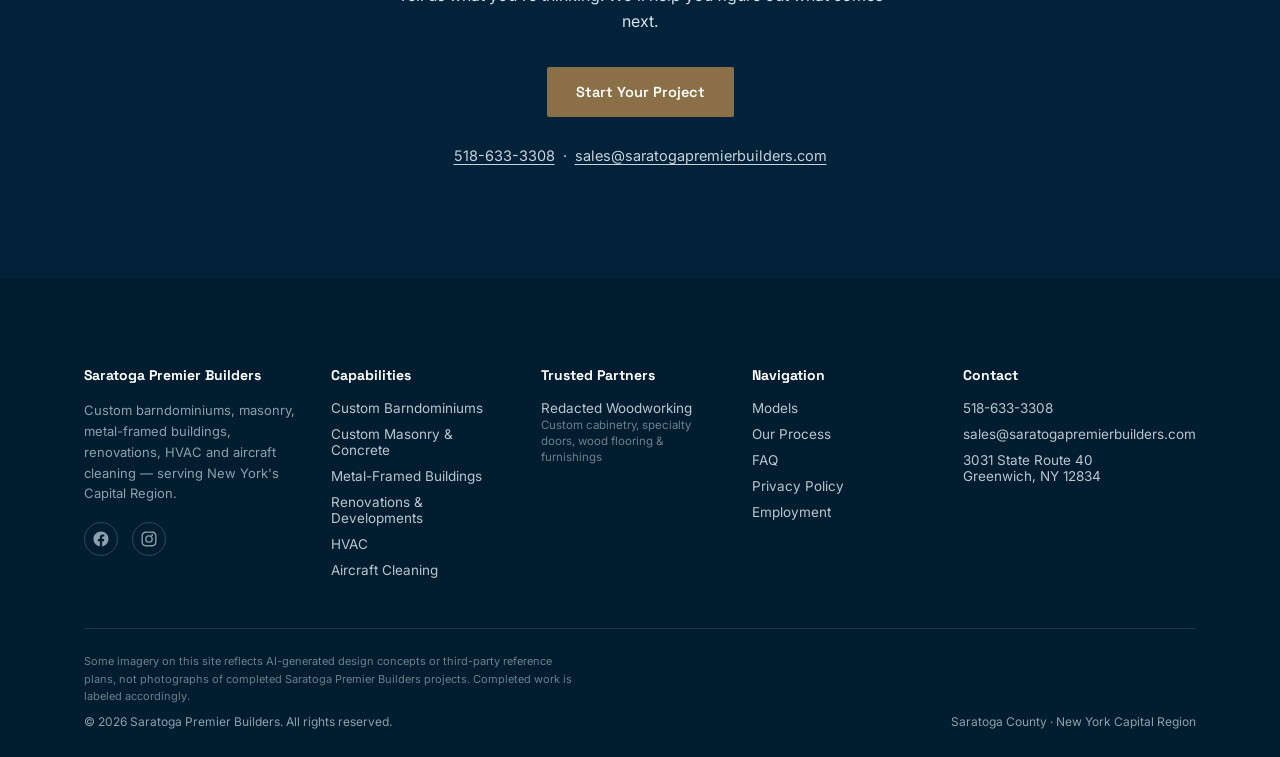
==== commit 4a75f102: "Fix final-cta invisible text bug, SIP button link, logo transparency, copy dedup: index.html" ====
--- a/index.html
+++ b/index.html
@@ -113,8 +113,8 @@
     <div class="wrap two-col-stack" style="display:grid; grid-template-columns:1.1fr .9fr; gap:64px; align-items:center;">
       <div>
         <h2 class="h-lg">Your home shouldn't start with a cookie-cutter plan.</h2>
-        <p class="lede" style="margin-top:22px; max-width:56ch;">Your property isn't like everyone else's. Your family isn't like everyone else's. Your lifestyle isn't either.</p>
-        <p class="lede" style="margin-top:14px; max-width:56ch;">We help turn a barndominium concept into a home designed around the way you actually want to live.</p>
+        <p class="lede" style="margin-top:22px; max-width:56ch;">No two properties sit the same way on the land. No two families use a home the same way, either.</p>
+        <p class="lede" style="margin-top:14px; max-width:56ch;">That's why every plan here is a starting point, not a finished answer — we shape it around your site and your goals before anything gets built.</p>
         <a href="#gallery" class="btn btn-ghost" style="margin-top:30px;">See what's possible <svg width="16" height="10" viewBox="0 0 16 10" fill="none"><path d="M1 5H15M15 5L10.5 1M15 5L10.5 9" stroke="currentColor" stroke-width="1.5"/></svg></a>
       </div>
       <div class="rphoto" style="aspect-ratio:4/5;">
@@ -292,7 +292,7 @@
         <div class="sip-item"><h4>Structural Performance</h4><p>Panels act as a continuous structural system across walls and roof.</p></div>
         <div class="sip-item"><h4>Precision</h4><p>Factory-engineered components help reduce onsite guesswork and waste.</p></div>
       </div>
-      <a href="#start" class="btn btn-outline-dark" style="margin-top:36px;">Why SIP Construction?</a>
+      <a href="#start" class="btn btn-outline-dark" style="margin-top:36px;">Ask Us About SIP Construction</a>
     </div>
   </section>
 
--- a/assets/styles.css
+++ b/assets/styles.css
@@ -404,6 +404,13 @@
 
   footer{background:var(--navy-deep); color:#B9C6CF; padding:64px 0 28px;}
   .footer-grid{display:grid; grid-template-columns:1.2fr 1fr 1fr 1fr 1fr; gap:32px;}
+  .social-row{display:flex; gap:14px; margin-top:18px;}
+  .social-row a{
+    width:34px; height:34px; border-radius:50%; border:1px solid rgba(255,255,255,.18);
+    display:flex; align-items:center; justify-content:center; color:#8CA0AD;
+    transition:color .15s ease, border-color .15s ease, background .15s ease;
+  }
+  .social-row a:hover{color:#fff; border-color:var(--brass); background:rgba(139,111,71,.15);}
   .footer-grid h5{color:#fff; font-size:14px; margin-bottom:16px; font-family:'Space Grotesk',sans-serif;}
   .footer-grid ul{list-style:none; margin:0; padding:0; display:flex; flex-direction:column; gap:10px; font-size:13.5px;}
   .footer-grid ul a:hover{color:#fff;}
@@ -443,7 +450,49 @@
   .crumb-light a:hover{text-decoration:underline;}
 
   /* ---------- Model / plan detail cards (models page) ---------- */
-  .model-grid{display:grid; grid-template-columns:1fr 1fr; gap:32px; margin-top:48px;}
+  .model-grid{display:grid; grid-template-columns:1fr 1fr; gap:32px; margin-top:0;}
+  .model-grid-1{grid-template-columns:1fr; max-width:600px;}
+
+  /* Category navigation + section headings for the organized models list */
+  .cat-jump{
+    display:flex; flex-wrap:wrap; gap:10px; margin-top:32px; padding-bottom:28px;
+    border-bottom:1px solid var(--line);
+  }
+  .cat-jump a{
+    font-size:13px; font-weight:600; color:var(--navy);
+    border:1px solid var(--line); border-radius:999px; padding:9px 18px;
+    transition:border-color .15s ease, background .15s ease;
+  }
+  .cat-jump a:hover{border-color:var(--brass); background:var(--warm);}
+  .model-category{margin-top:56px; scroll-margin-top:100px;}
+  .cat-heading{margin-bottom:8px;}
+  .cat-heading h3{font-size:22px; color:var(--navy); margin-bottom:6px;}
+  .cat-heading p{font-size:14px; color:var(--muted);}
+
+  .feature-badges{display:flex; flex-wrap:wrap; gap:6px; margin:8px 0 4px;}
+  .feature-badges span{
+    font-size:11px; font-weight:600; letter-spacing:.02em; text-transform:uppercase;
+    color:var(--brass); background:var(--warm); border:1px solid var(--line);
+    border-radius:4px; padding:4px 9px;
+  }
+
+  /* Filter bar for the models page */
+  .filter-bar{
+    display:flex; flex-wrap:wrap; gap:28px;
+    margin-top:32px; padding-bottom:28px; border-bottom:1px solid var(--line);
+  }
+  .filter-label{
+    display:block; font-size:11.5px; font-weight:700; letter-spacing:.05em;
+    text-transform:uppercase; color:var(--stone-dk); margin-bottom:10px;
+  }
+  .filter-row{display:flex; flex-wrap:wrap; gap:8px;}
+  .filter-empty{
+    margin-top:28px; padding:18px 20px; background:var(--warm); border:1px solid var(--line);
+    font-size:14px; color:var(--muted);
+  }
+  .filter-empty a{color:var(--navy); font-weight:600; text-decoration:underline;}
+  .model-category.filtered-hidden{display:none;}
+  .model-card.filtered-hidden{display:none;}
   .model-card{border:1px solid var(--line);}
   .model-card .photo{aspect-ratio:16/10;}
   .model-card-body{padding:26px;}
@@ -452,7 +501,8 @@
   .model-stats-row{display:flex; gap:22px; flex-wrap:wrap; margin-bottom:16px;}
   .model-stats-row span{font-size:12.5px; color:var(--muted);}
   .model-stats-row strong{display:block; font-family:'Space Grotesk',sans-serif; font-size:16px; color:var(--navy);}
-  .model-card-body .src-link{font-size:12px; color:var(--muted);}
+  .model-card-body .src-link{font-size:10.5px; color:#A8A196; margin-top:2px;}
+  .model-card-body .src-link a{color:#A8A196; text-decoration:underline;}
   .model-card-body .src-link a{color:var(--navy); text-decoration:underline; text-underline-offset:2px;}
   @media (max-width:800px){ .model-grid{grid-template-columns:1fr;} }
 
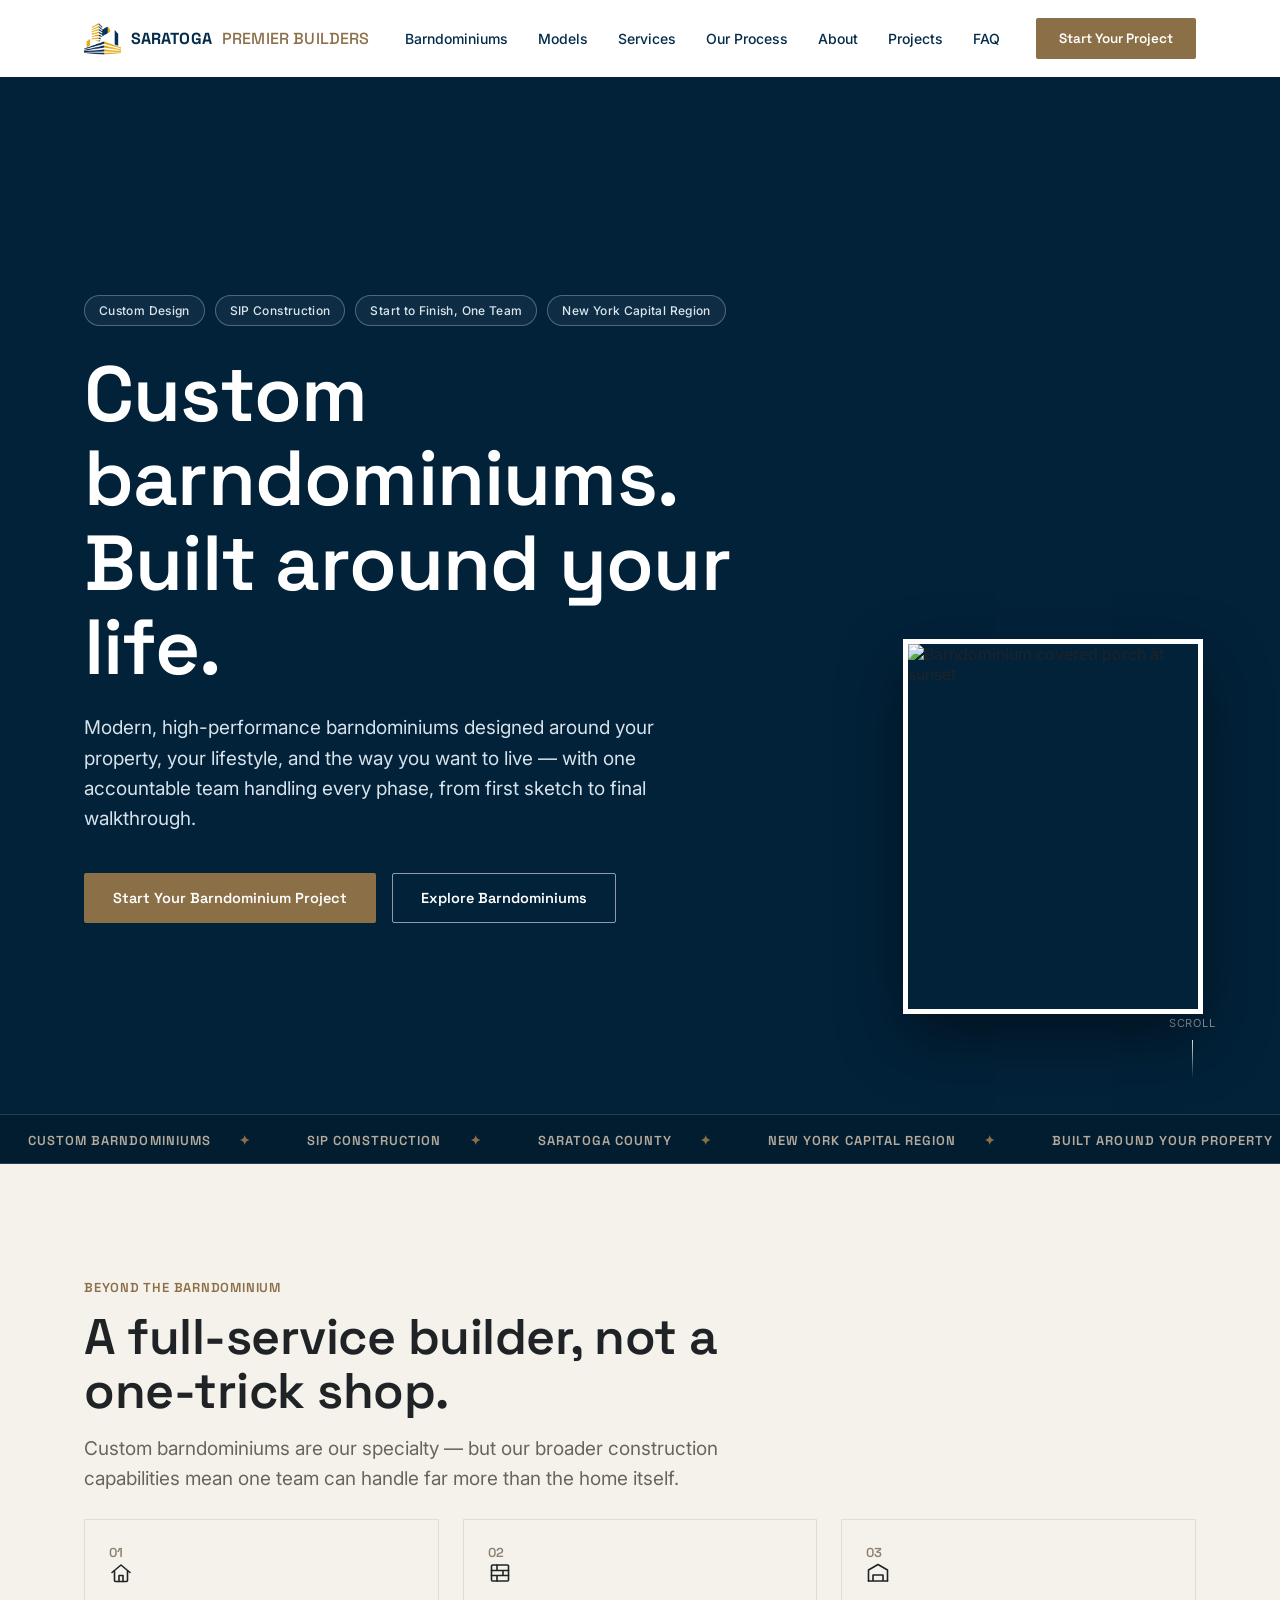
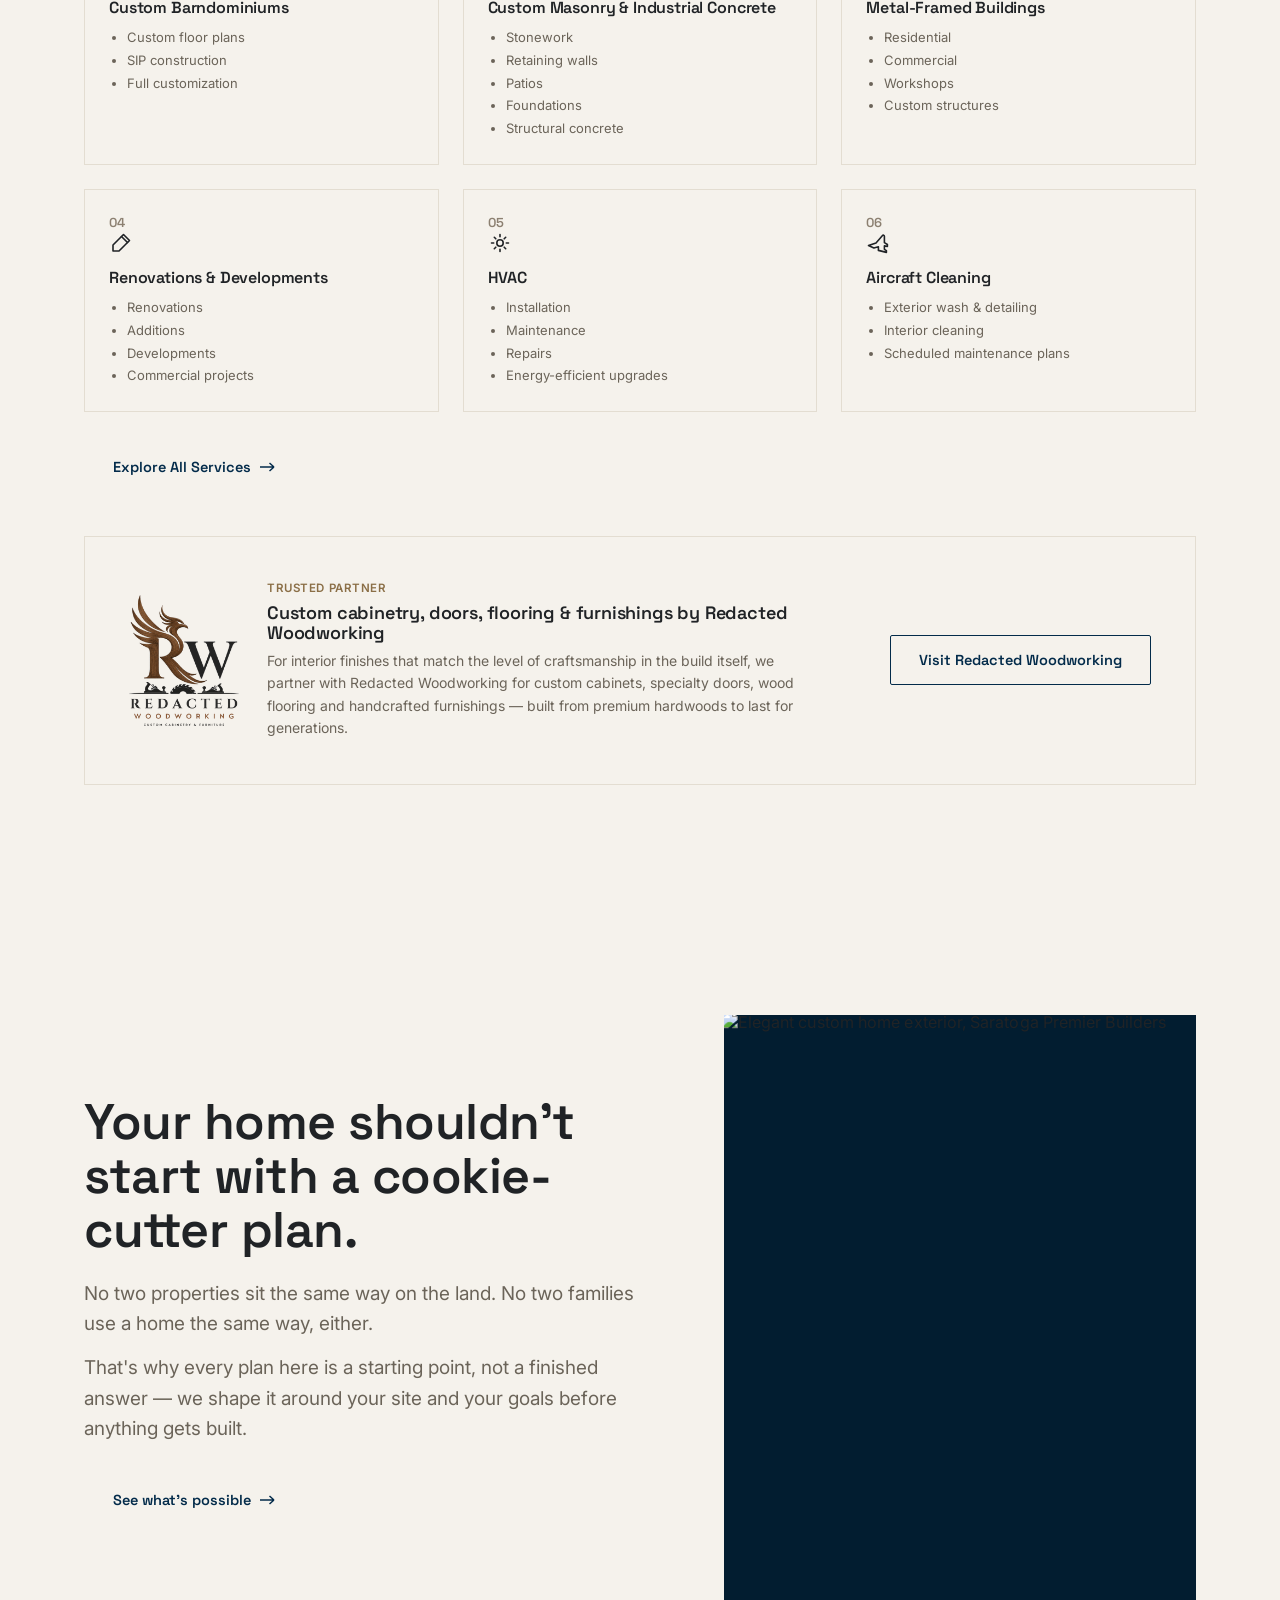
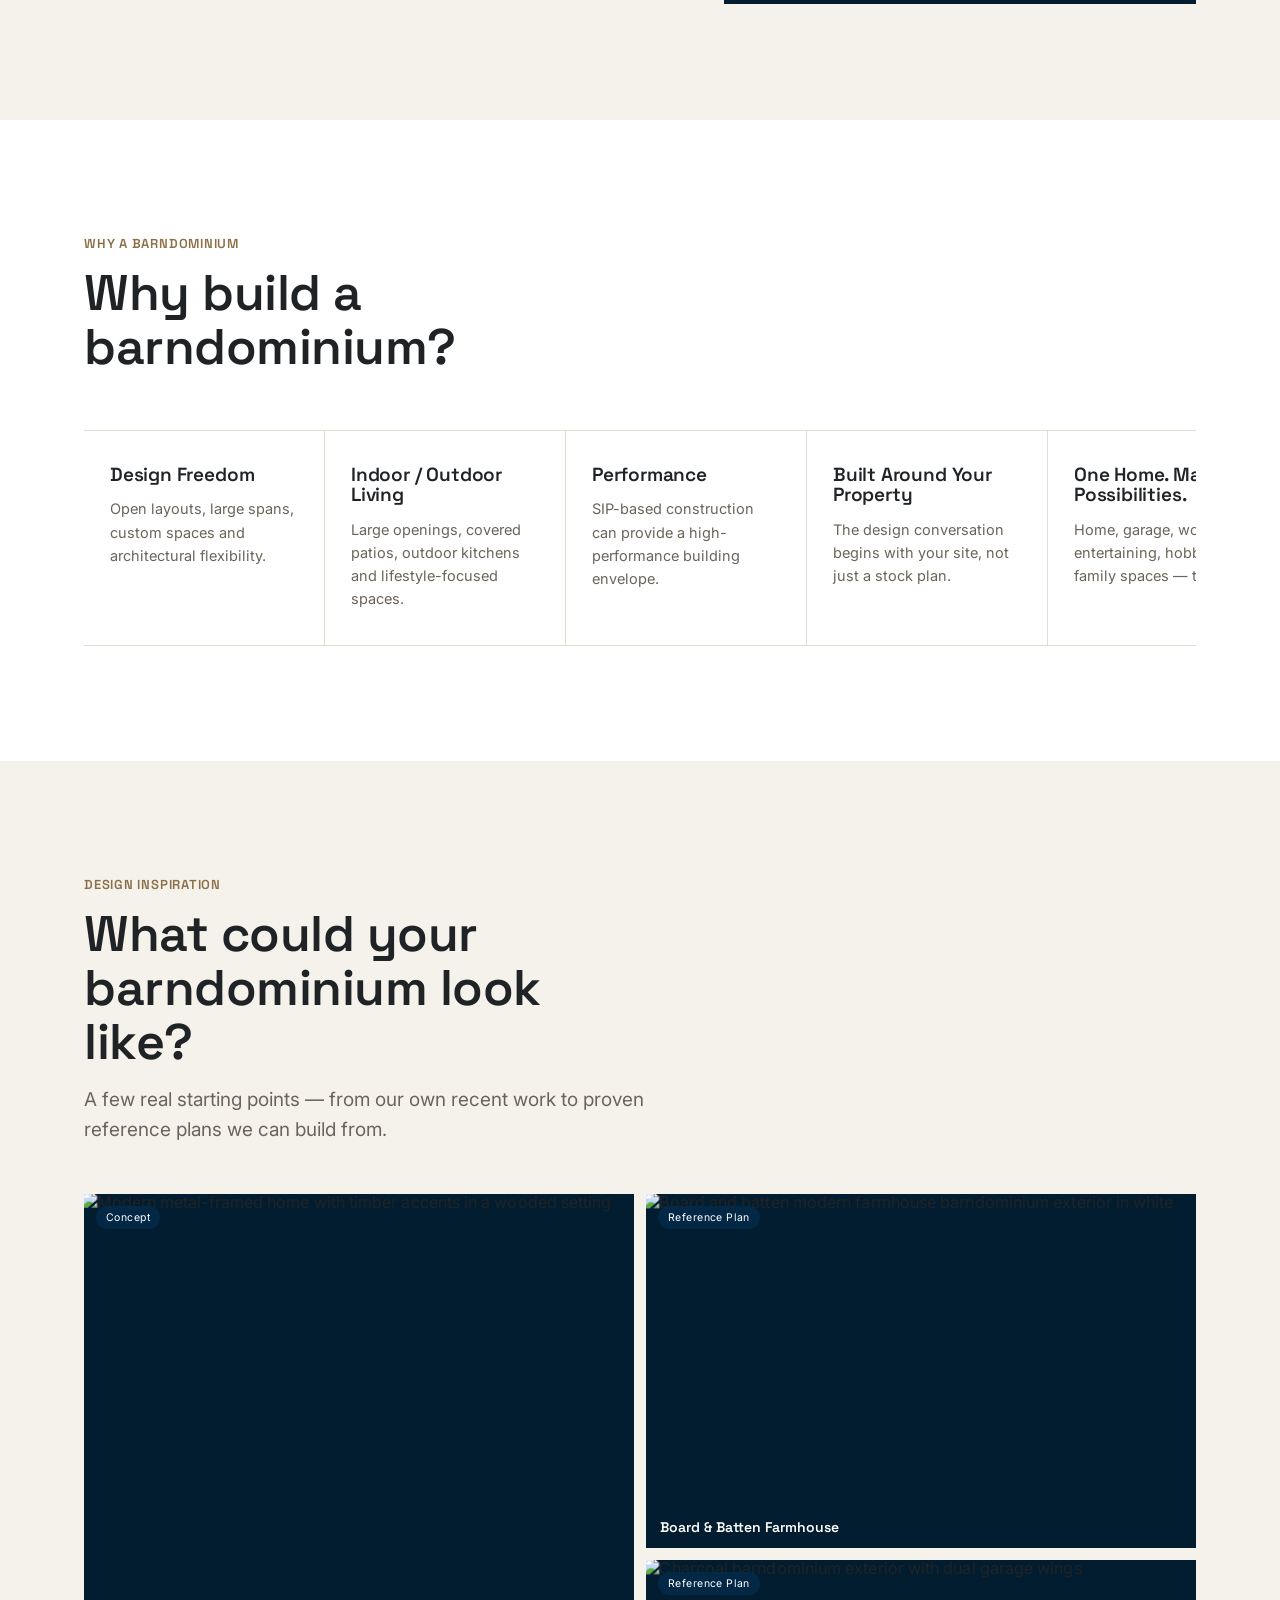
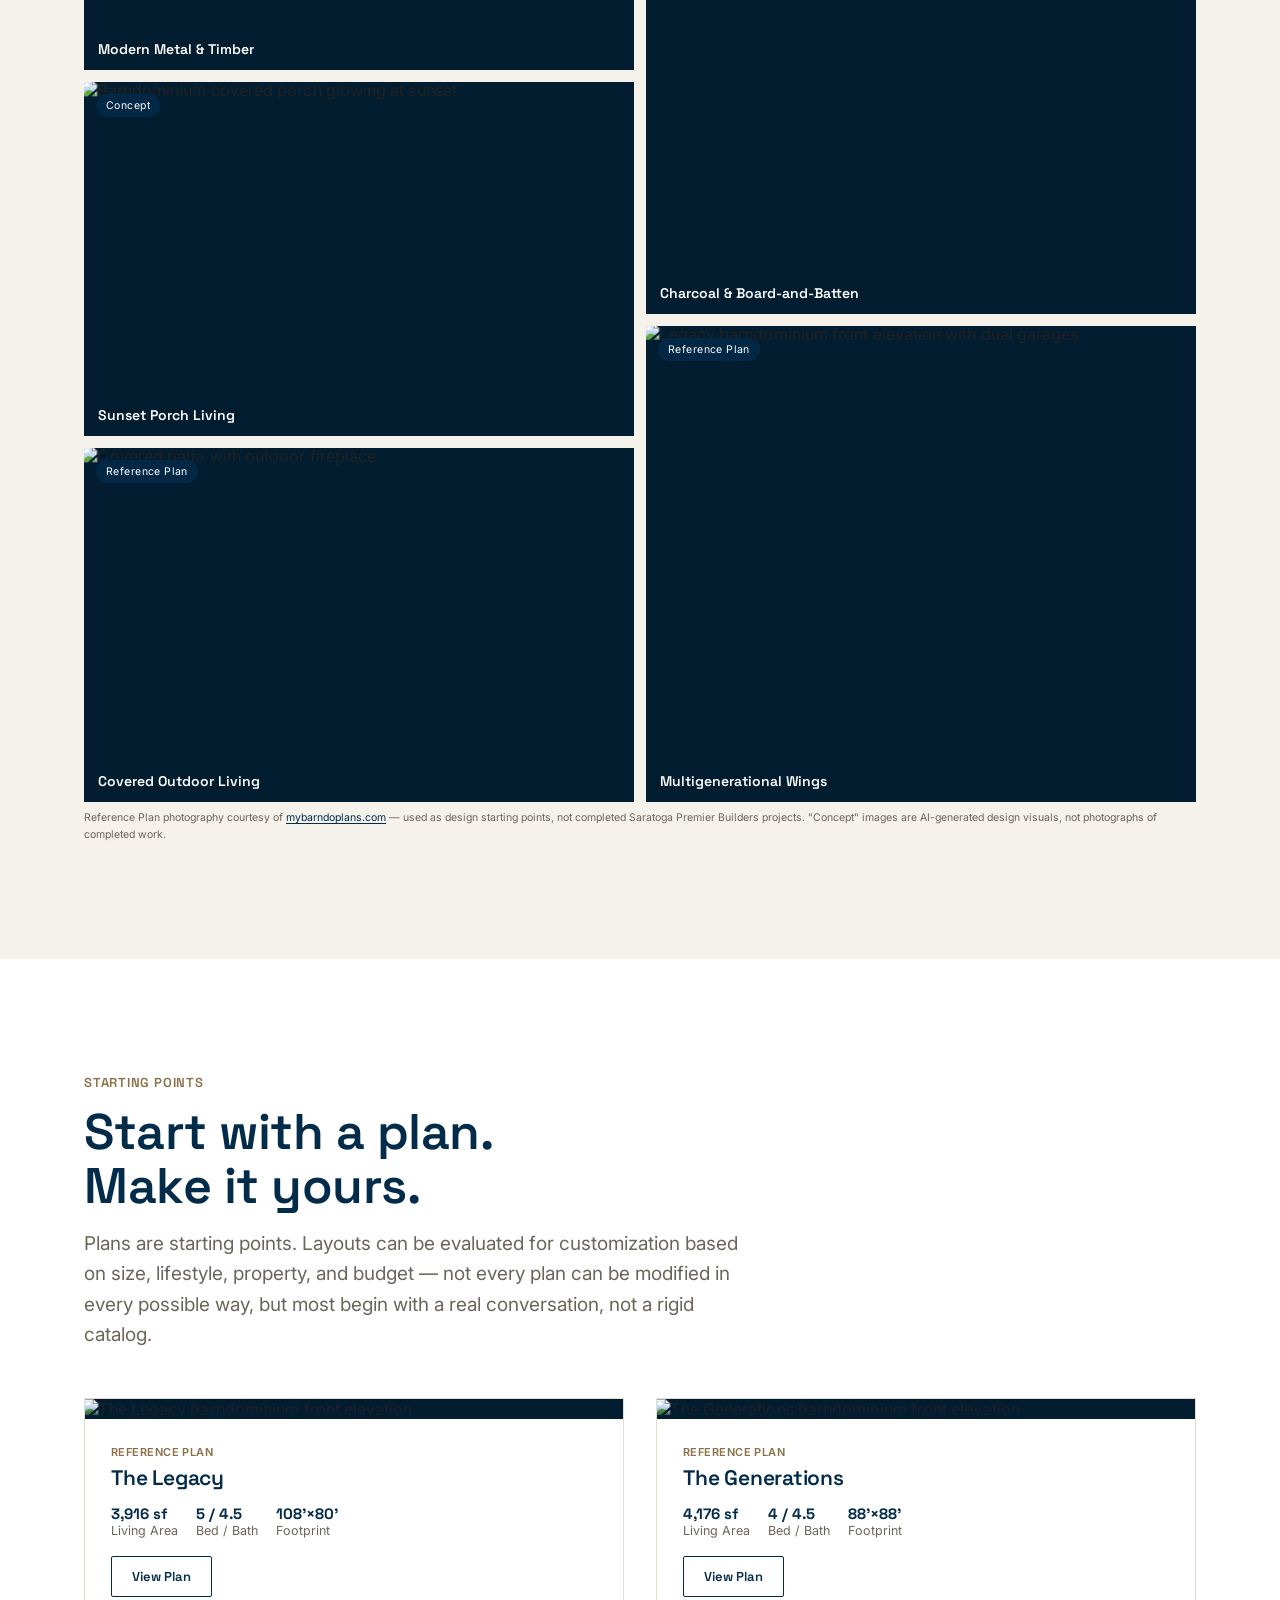
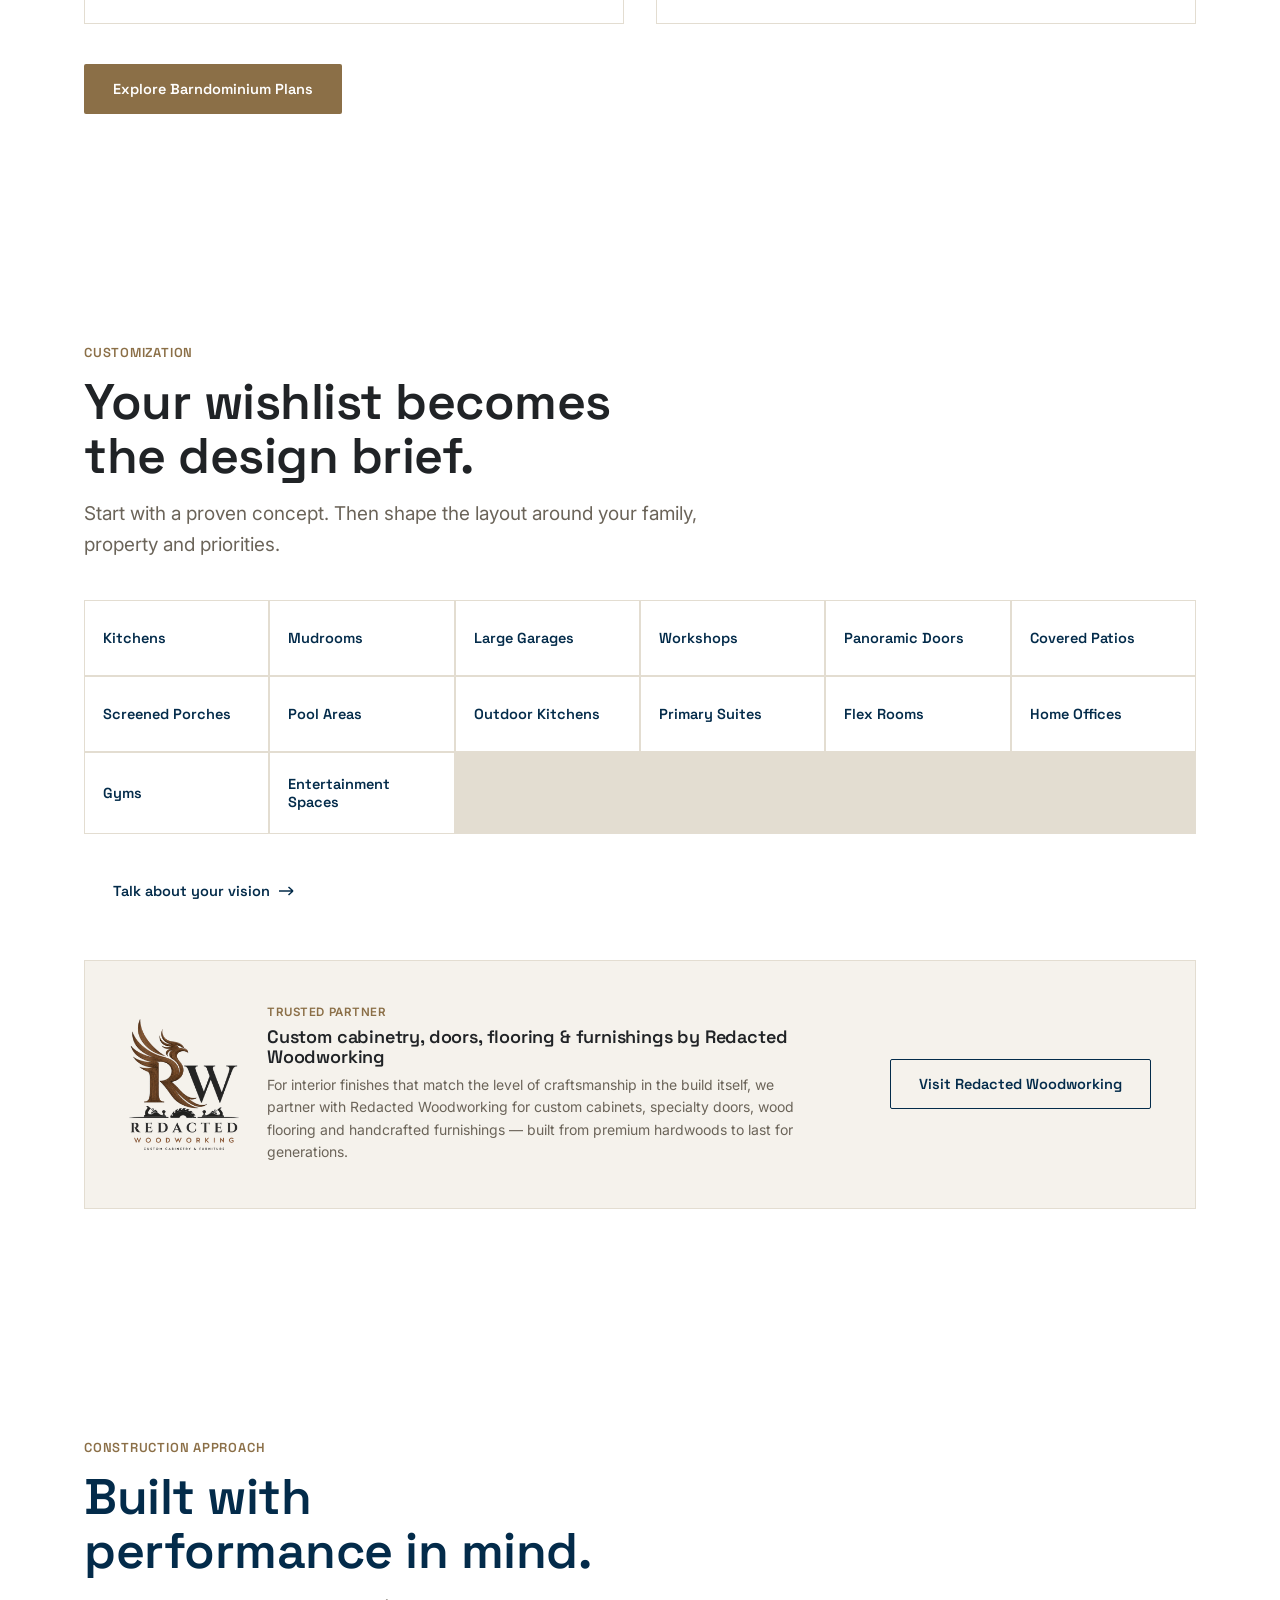
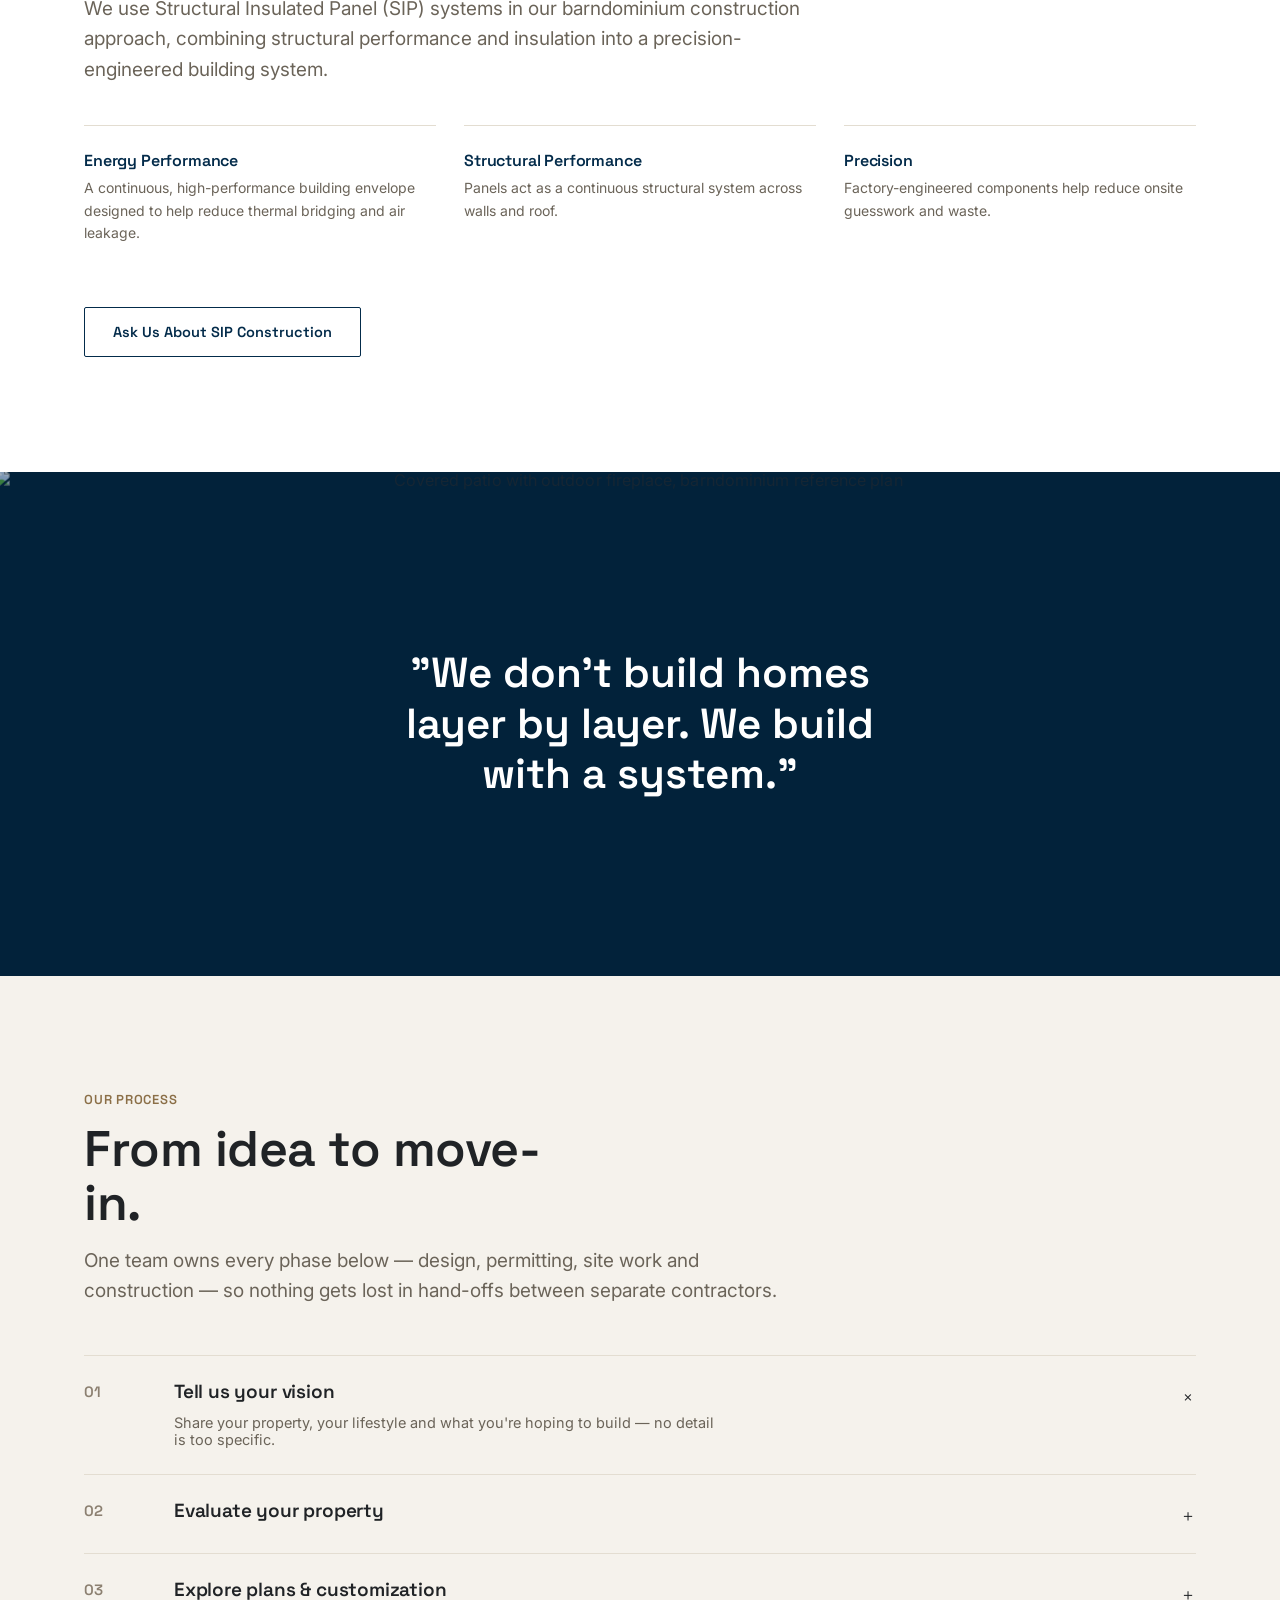
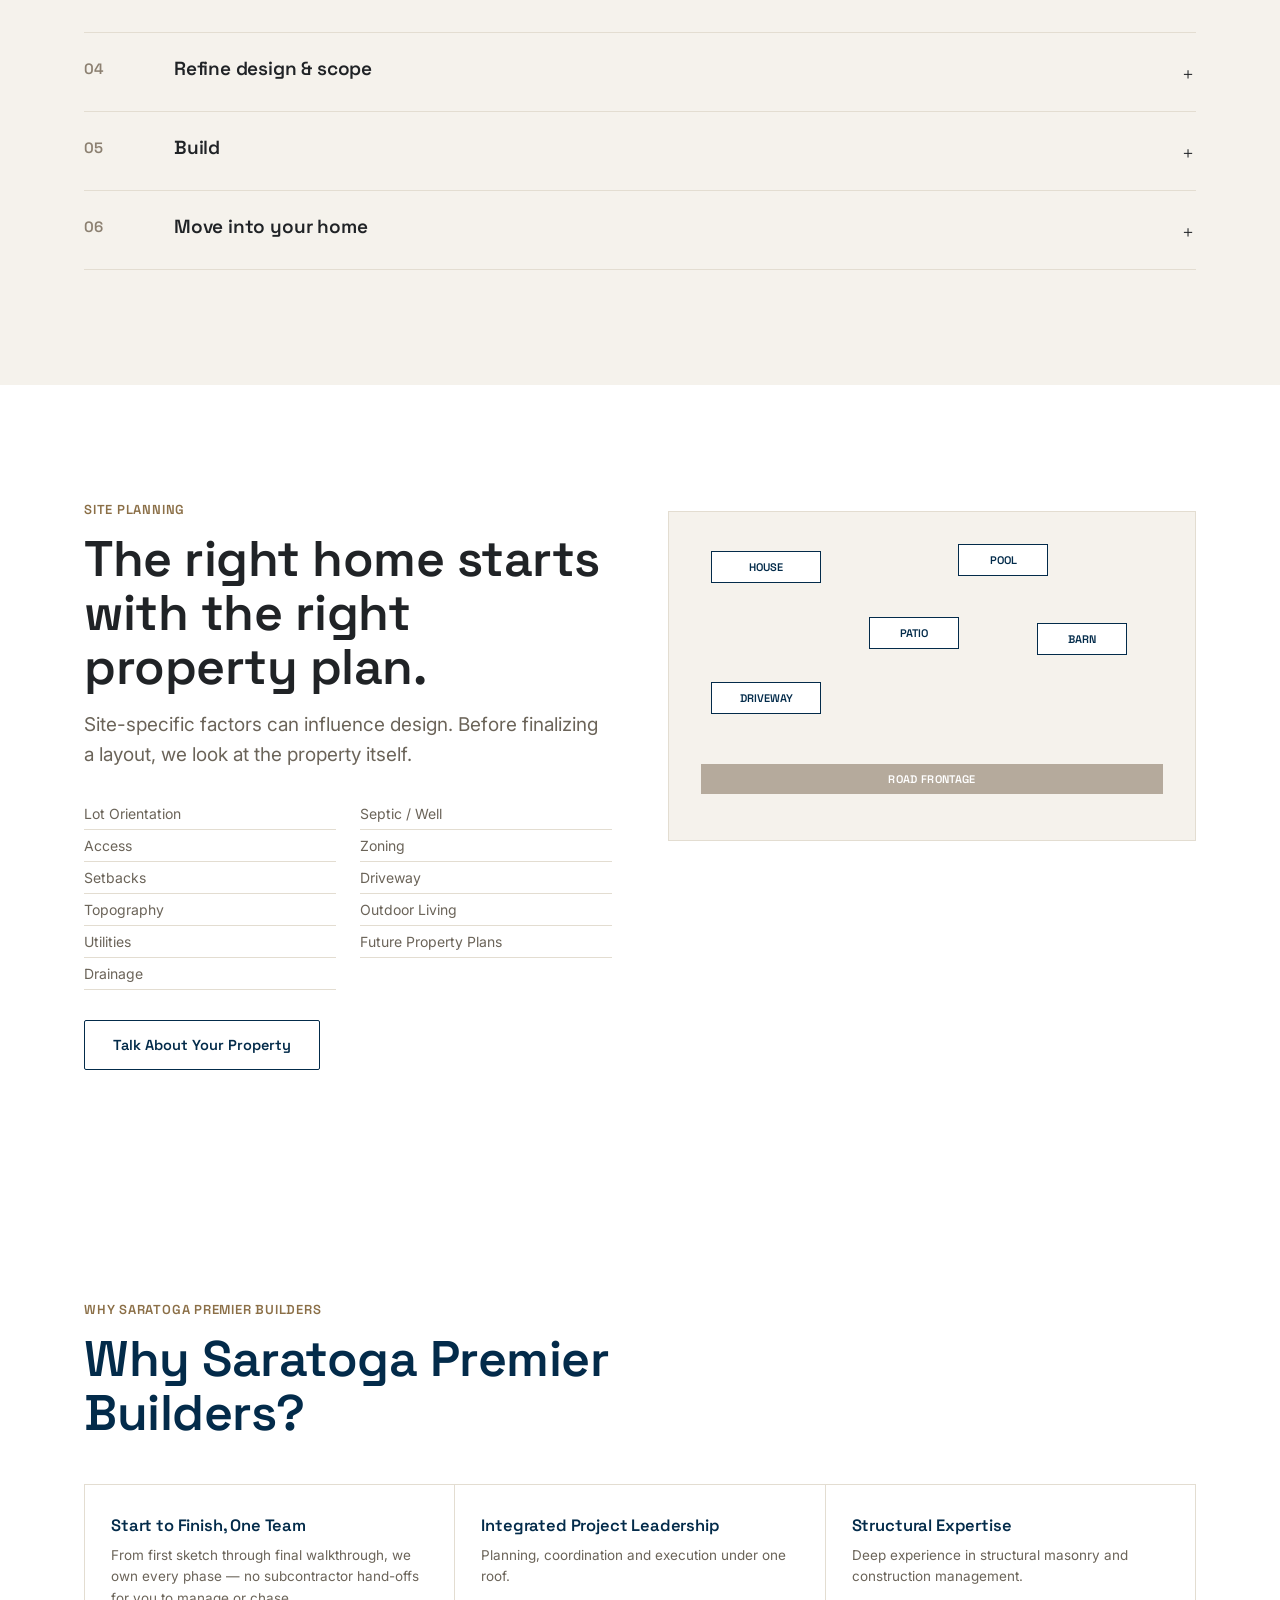
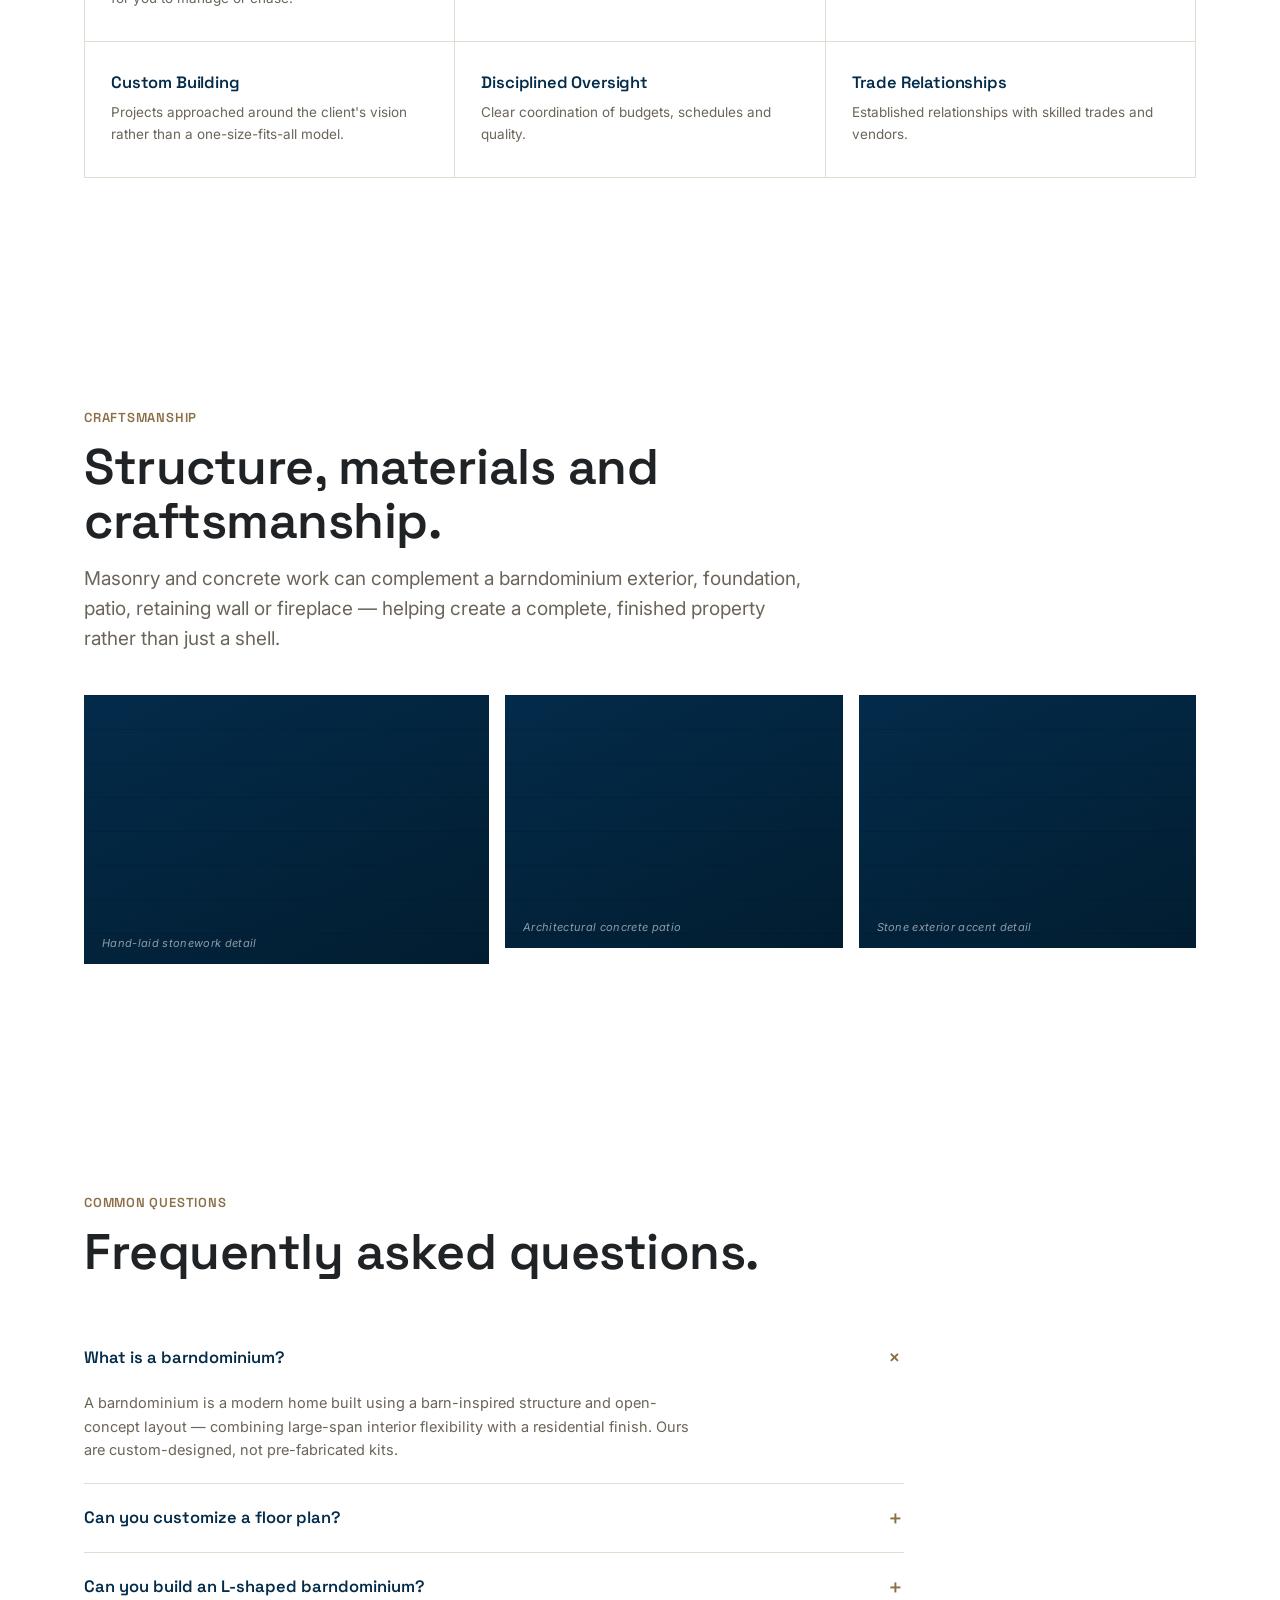
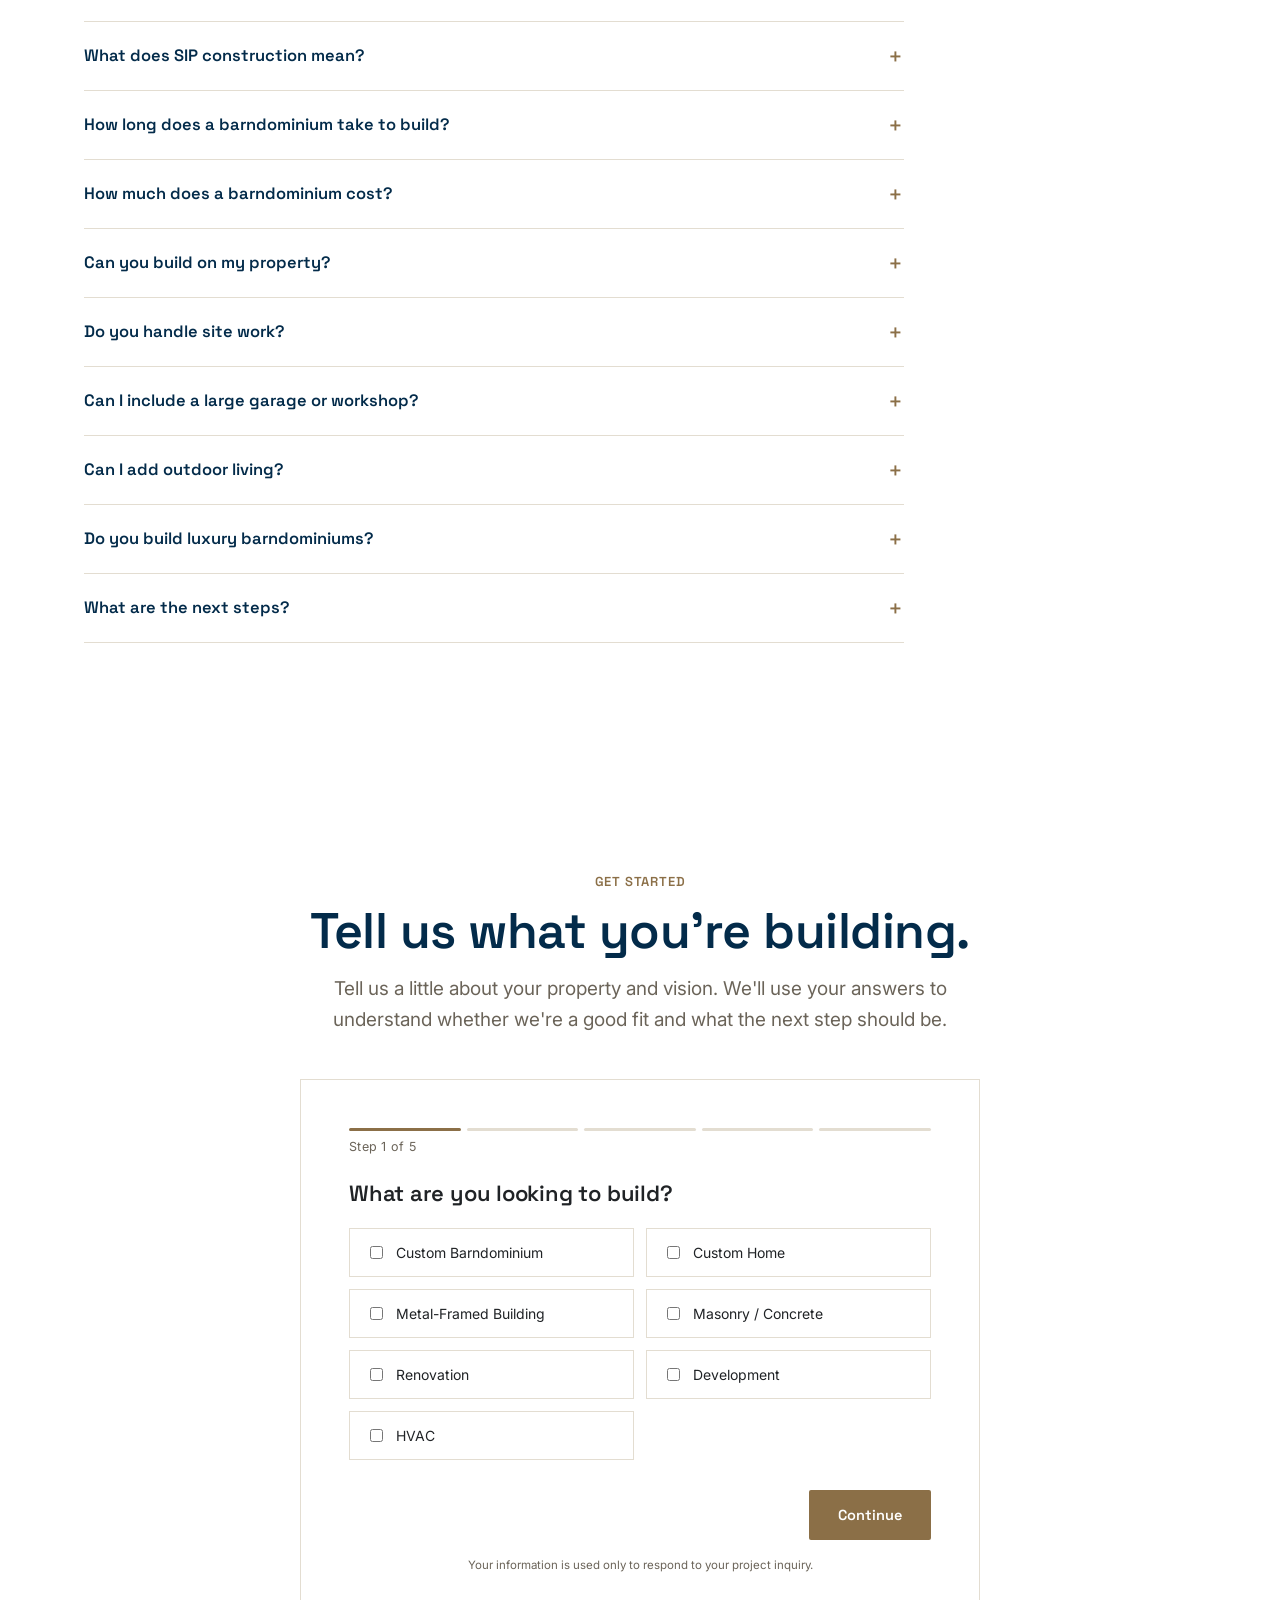
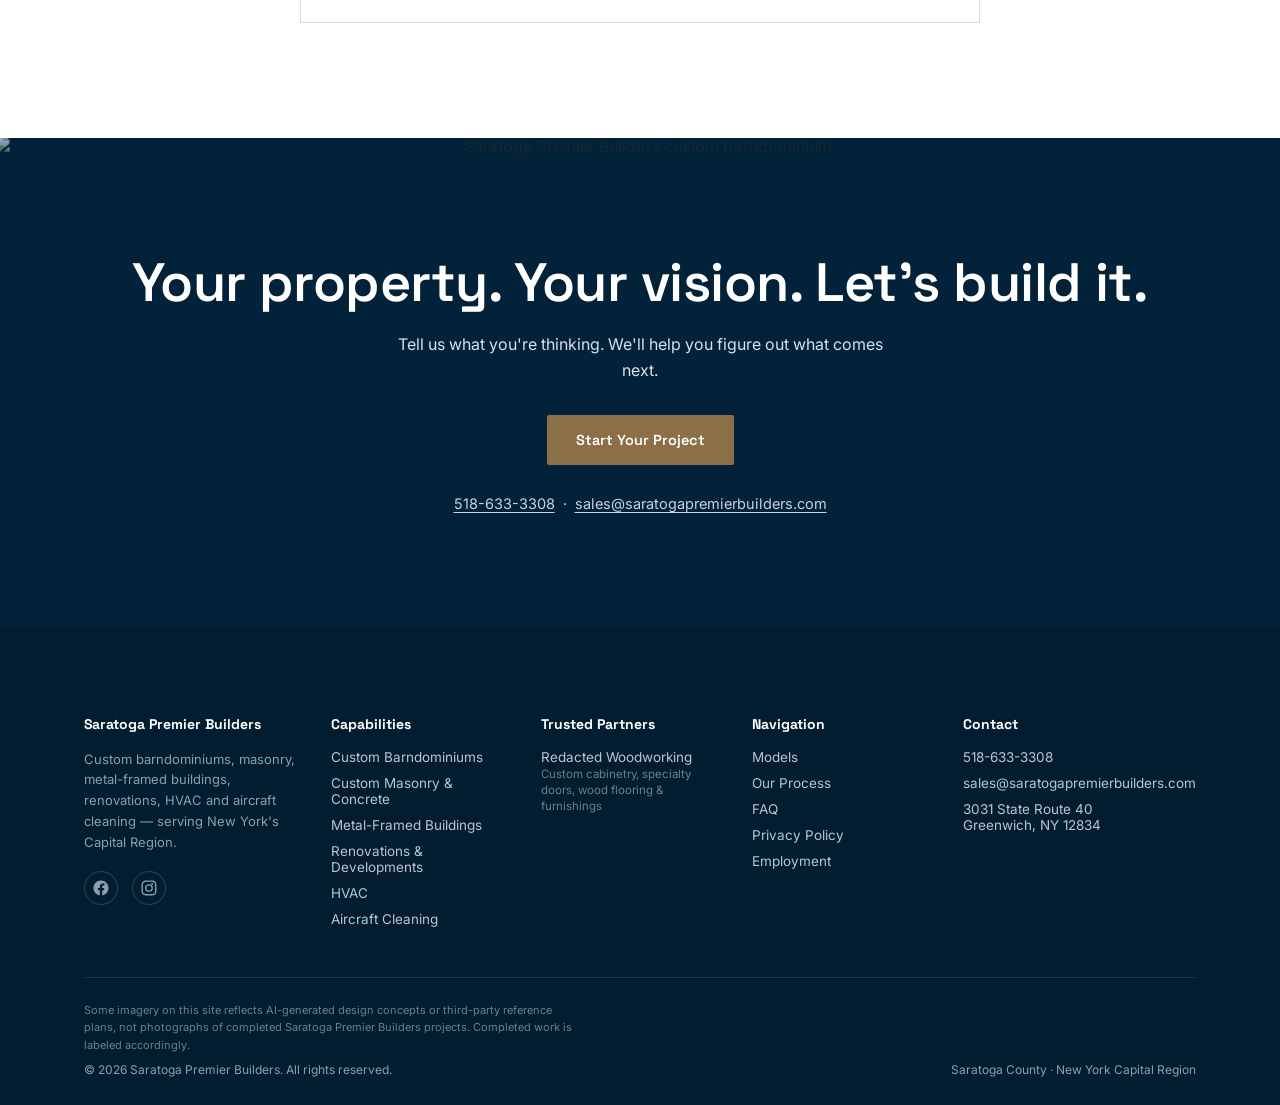
==== commit df597fac: "27 plans w/ detail pages+lightbox, redesigned service cards, partner card: index.html" ====
--- a/index.html
+++ b/index.html
@@ -75,36 +75,52 @@
       <div class="service-grid">
         <article class="service-card">
           <div class="num">01</div>
+          <div class="icon-badge"><svg width="24" height="24" viewBox="0 0 24 24" fill="none" stroke="currentColor" stroke-width="1.6" stroke-linecap="round" stroke-linejoin="round"><path d="M3 11.5 12 4l9 7.5"/><path d="M5.5 10v9.5a1 1 0 0 0 1 1h11a1 1 0 0 0 1-1V10"/><path d="M10 20.5v-6h4v6"/></svg></div>
           <h4>Custom Barndominiums</h4>
           <ul><li>Custom floor plans</li><li>SIP construction</li><li>Full customization</li></ul>
         </article>
         <article class="service-card">
           <div class="num">02</div>
+          <div class="icon-badge"><svg width="24" height="24" viewBox="0 0 24 24" fill="none" stroke="currentColor" stroke-width="1.6" stroke-linecap="round" stroke-linejoin="round"><rect x="3.5" y="4" width="17" height="16" rx="1"/><path d="M3.5 9.5h17M3.5 14.5h17M9 4v5.5M15 9.5v5M9 14.5V20"/></svg></div>
           <h4>Custom Masonry &amp; Industrial Concrete</h4>
           <ul><li>Stonework</li><li>Retaining walls</li><li>Patios</li><li>Foundations</li><li>Structural concrete</li></ul>
         </article>
         <article class="service-card">
           <div class="num">03</div>
+          <div class="icon-badge"><svg width="24" height="24" viewBox="0 0 24 24" fill="none" stroke="currentColor" stroke-width="1.6" stroke-linecap="round" stroke-linejoin="round"><path d="M2.5 20V9L12 3.5 21.5 9v11"/><path d="M2.5 20h19M7 20v-6h10v6"/></svg></div>
           <h4>Metal-Framed Buildings</h4>
           <ul><li>Residential</li><li>Commercial</li><li>Workshops</li><li>Custom structures</li></ul>
         </article>
         <article class="service-card">
           <div class="num">04</div>
+          <div class="icon-badge"><svg width="24" height="24" viewBox="0 0 24 24" fill="none" stroke="currentColor" stroke-width="1.6" stroke-linecap="round" stroke-linejoin="round"><path d="M14.5 3.5 20.5 9.5 10 20H4v-6z"/><path d="M12.5 5.5l6 6"/></svg></div>
           <h4>Renovations &amp; Developments</h4>
           <ul><li>Renovations</li><li>Additions</li><li>Developments</li><li>Commercial projects</li></ul>
         </article>
         <article class="service-card">
           <div class="num">05</div>
+          <div class="icon-badge"><svg width="24" height="24" viewBox="0 0 24 24" fill="none" stroke="currentColor" stroke-width="1.6" stroke-linecap="round" stroke-linejoin="round"><circle cx="12" cy="12" r="3.2"/><path d="M12 3.5v2.2M12 18.3v2.2M20.5 12h-2.2M5.7 12H3.5M17.7 6.3l-1.5 1.5M7.8 16.2l-1.5 1.5M17.7 17.7l-1.5-1.5M7.8 7.8 6.3 6.3"/></svg></div>
           <h4>HVAC</h4>
           <ul><li>Installation</li><li>Maintenance</li><li>Repairs</li><li>Energy-efficient upgrades</li></ul>
         </article>
         <article class="service-card">
           <div class="num">06</div>
+          <div class="icon-badge"><svg width="24" height="24" viewBox="0 0 24 24" fill="none" stroke="currentColor" stroke-width="1.6" stroke-linecap="round" stroke-linejoin="round"><path d="M2.5 14.5 10 12l6.5-7.5c.6-.7 1.9-.3 1.9.7v6.4l3 1.9v2l-3-.6v3.4l2 1.4v1.7l-4-1-4-1v-3.6l-4.5 1.2z"/></svg></div>
           <h4>Aircraft Cleaning</h4>
           <ul><li>Exterior wash &amp; detailing</li><li>Interior cleaning</li><li>Scheduled maintenance plans</li></ul>
         </article>
       </div>
       <a href="services.html" class="btn btn-ghost" style="margin-top:30px;">Explore All Services <svg width="16" height="10" viewBox="0 0 16 10" fill="none"><path d="M1 5H15M15 5L10.5 1M15 5L10.5 9" stroke="currentColor" stroke-width="1.5"/></svg></a>
+
+      <div class="partner-card">
+        <img src="assets/logo-redacted-woodworking.png" alt="Redacted Woodworking" class="partner-logo">
+        <div>
+          <div class="partner-tag">Trusted Partner</div>
+          <h4>Custom cabinetry, doors, flooring &amp; furnishings by Redacted Woodworking</h4>
+          <p>For interior finishes that match the level of craftsmanship in the build itself, we partner with Redacted Woodworking for custom cabinets, specialty doors, wood flooring and handcrafted furnishings — built from premium hardwoods to last for generations.</p>
+        </div>
+        <a href="https://redactedwoodworking.com" target="_blank" rel="noopener" class="btn btn-outline-dark">Visit Redacted Woodworking</a>
+      </div>
     </div>
   </section>
 
--- a/assets/styles.css
+++ b/assets/styles.css
@@ -395,7 +395,7 @@
   @media (max-width:560px){ .opt-grid, .row2{grid-template-columns:1fr;} }
 
   /* ---------- Final CTA & Footer ---------- */
-  .final-cta{text-align:center;}
+  .final-cta{text-align:center; background:var(--navy);}
   .final-cta h2{color:#fff; font-size:clamp(32px,5vw,54px);}
   .final-cta p{color:#D7E2EA; margin:20px auto 0; max-width:52ch;}
   .final-cta .btn-primary{margin-top:32px;}
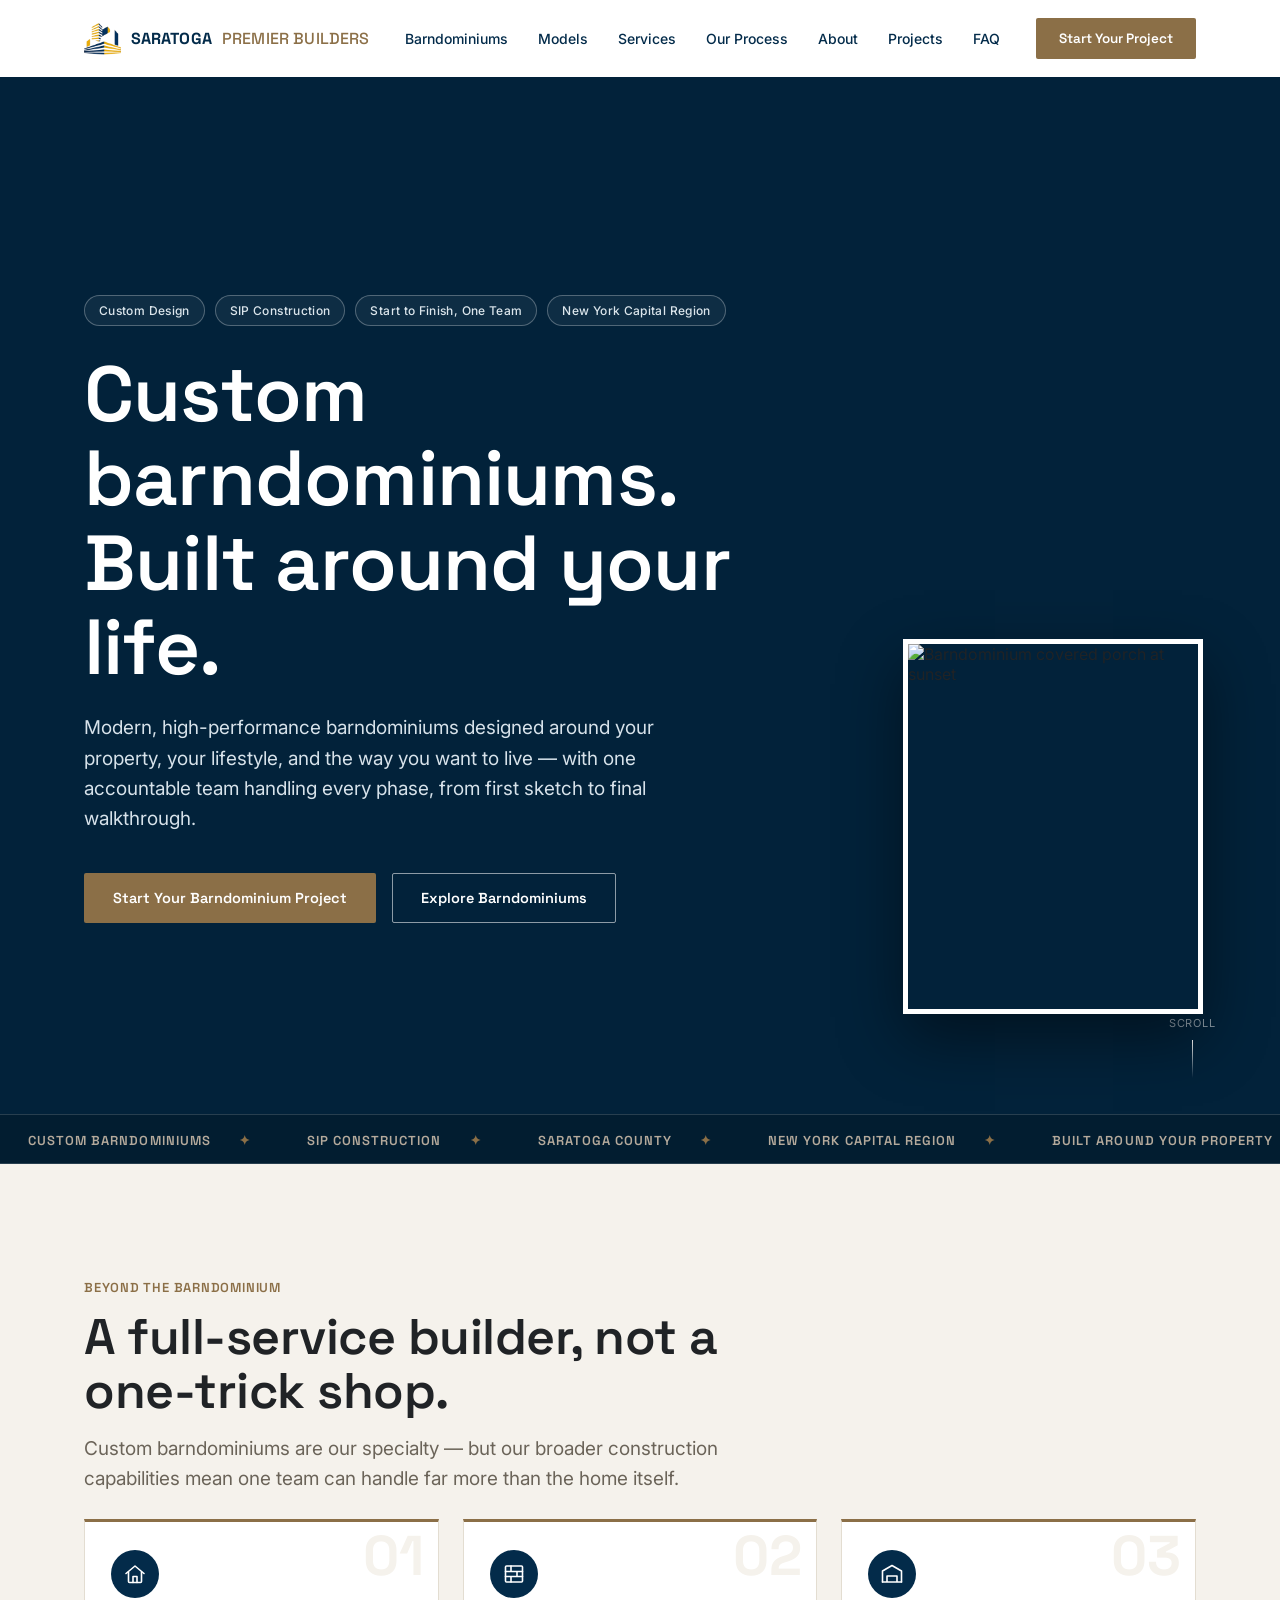
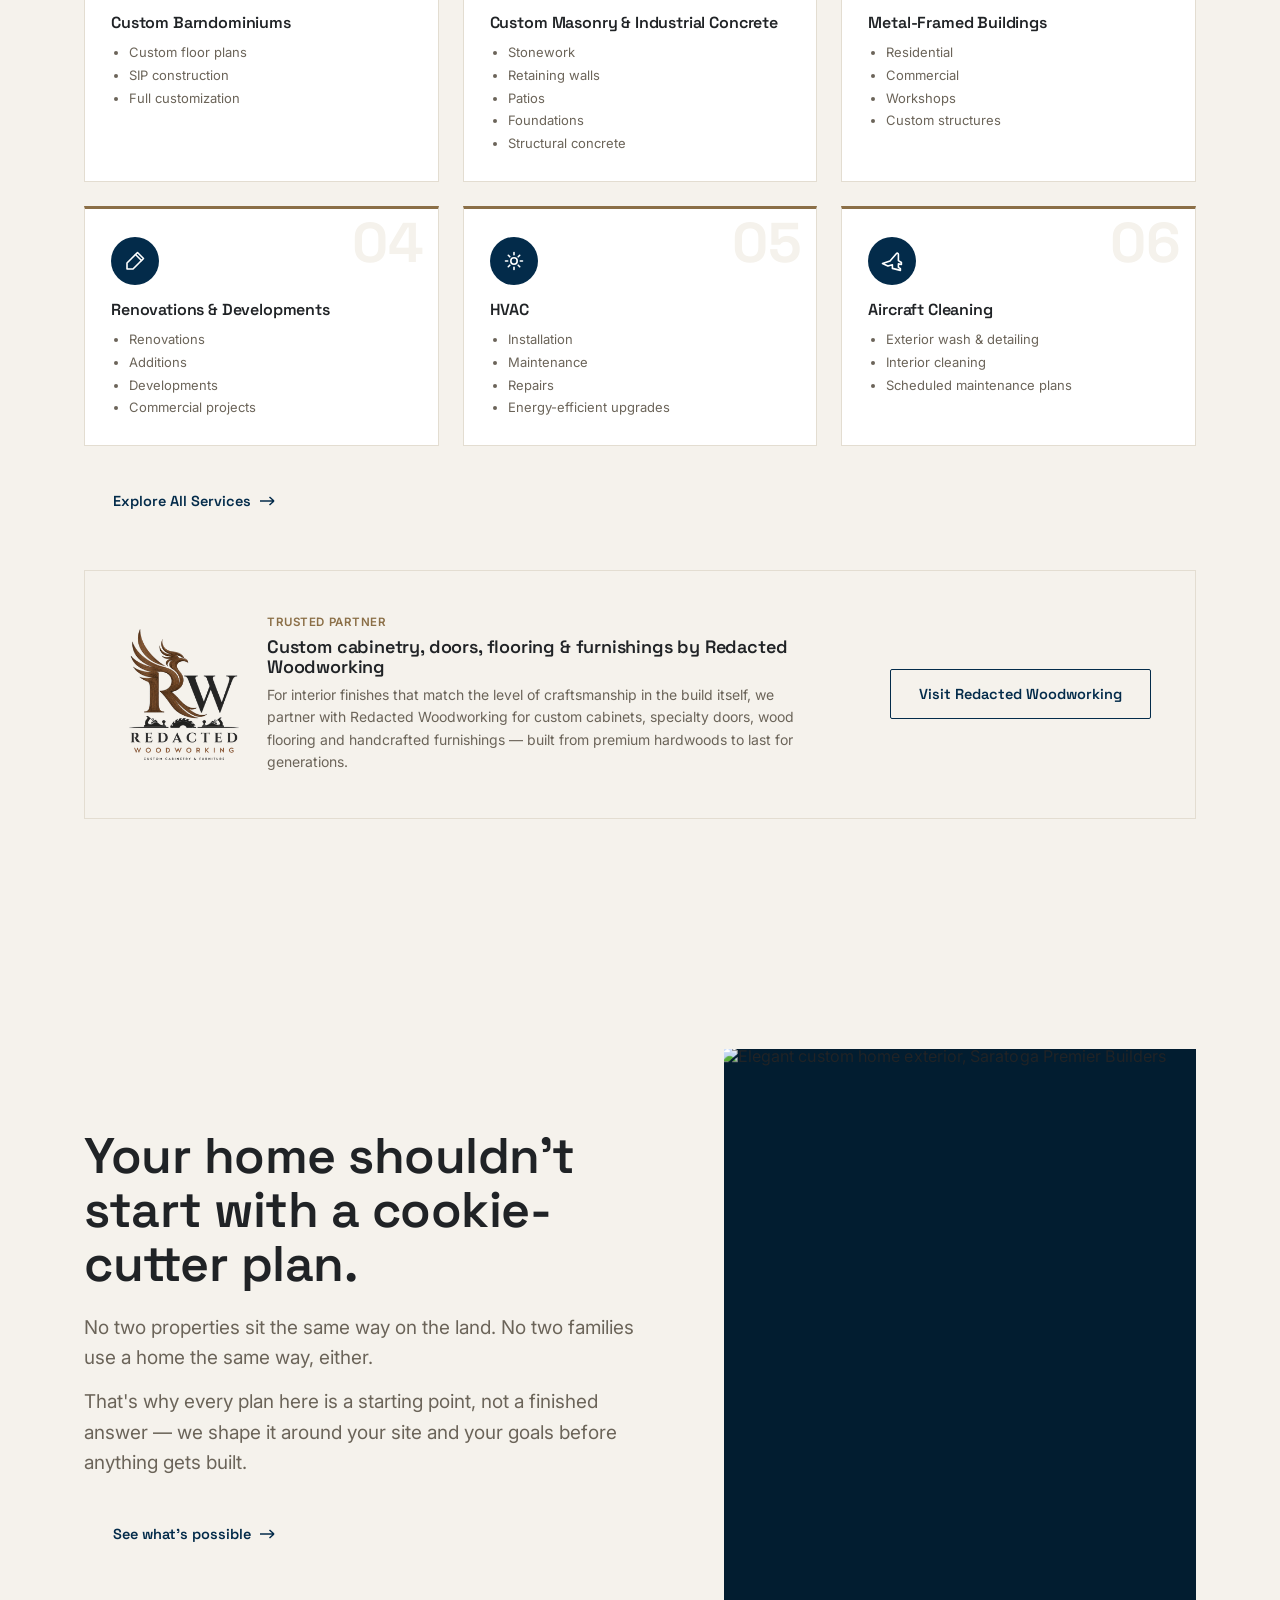
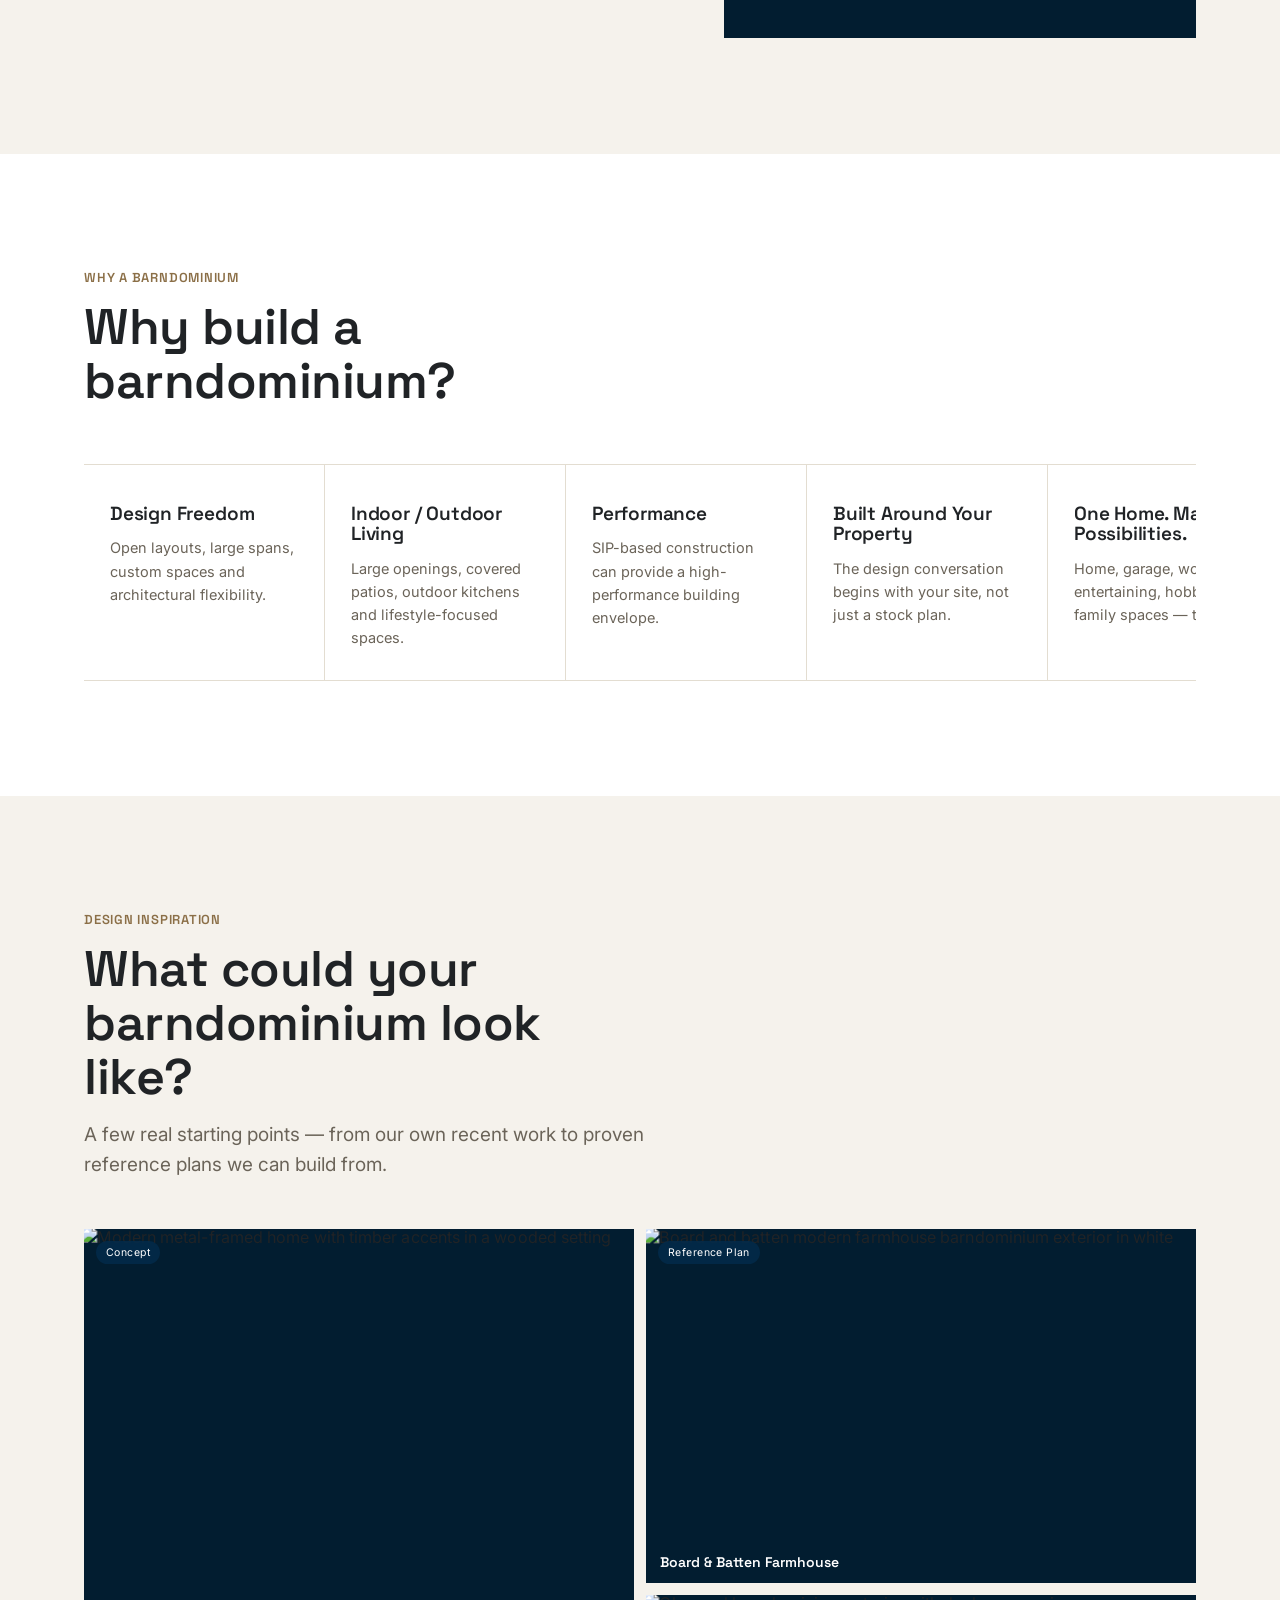
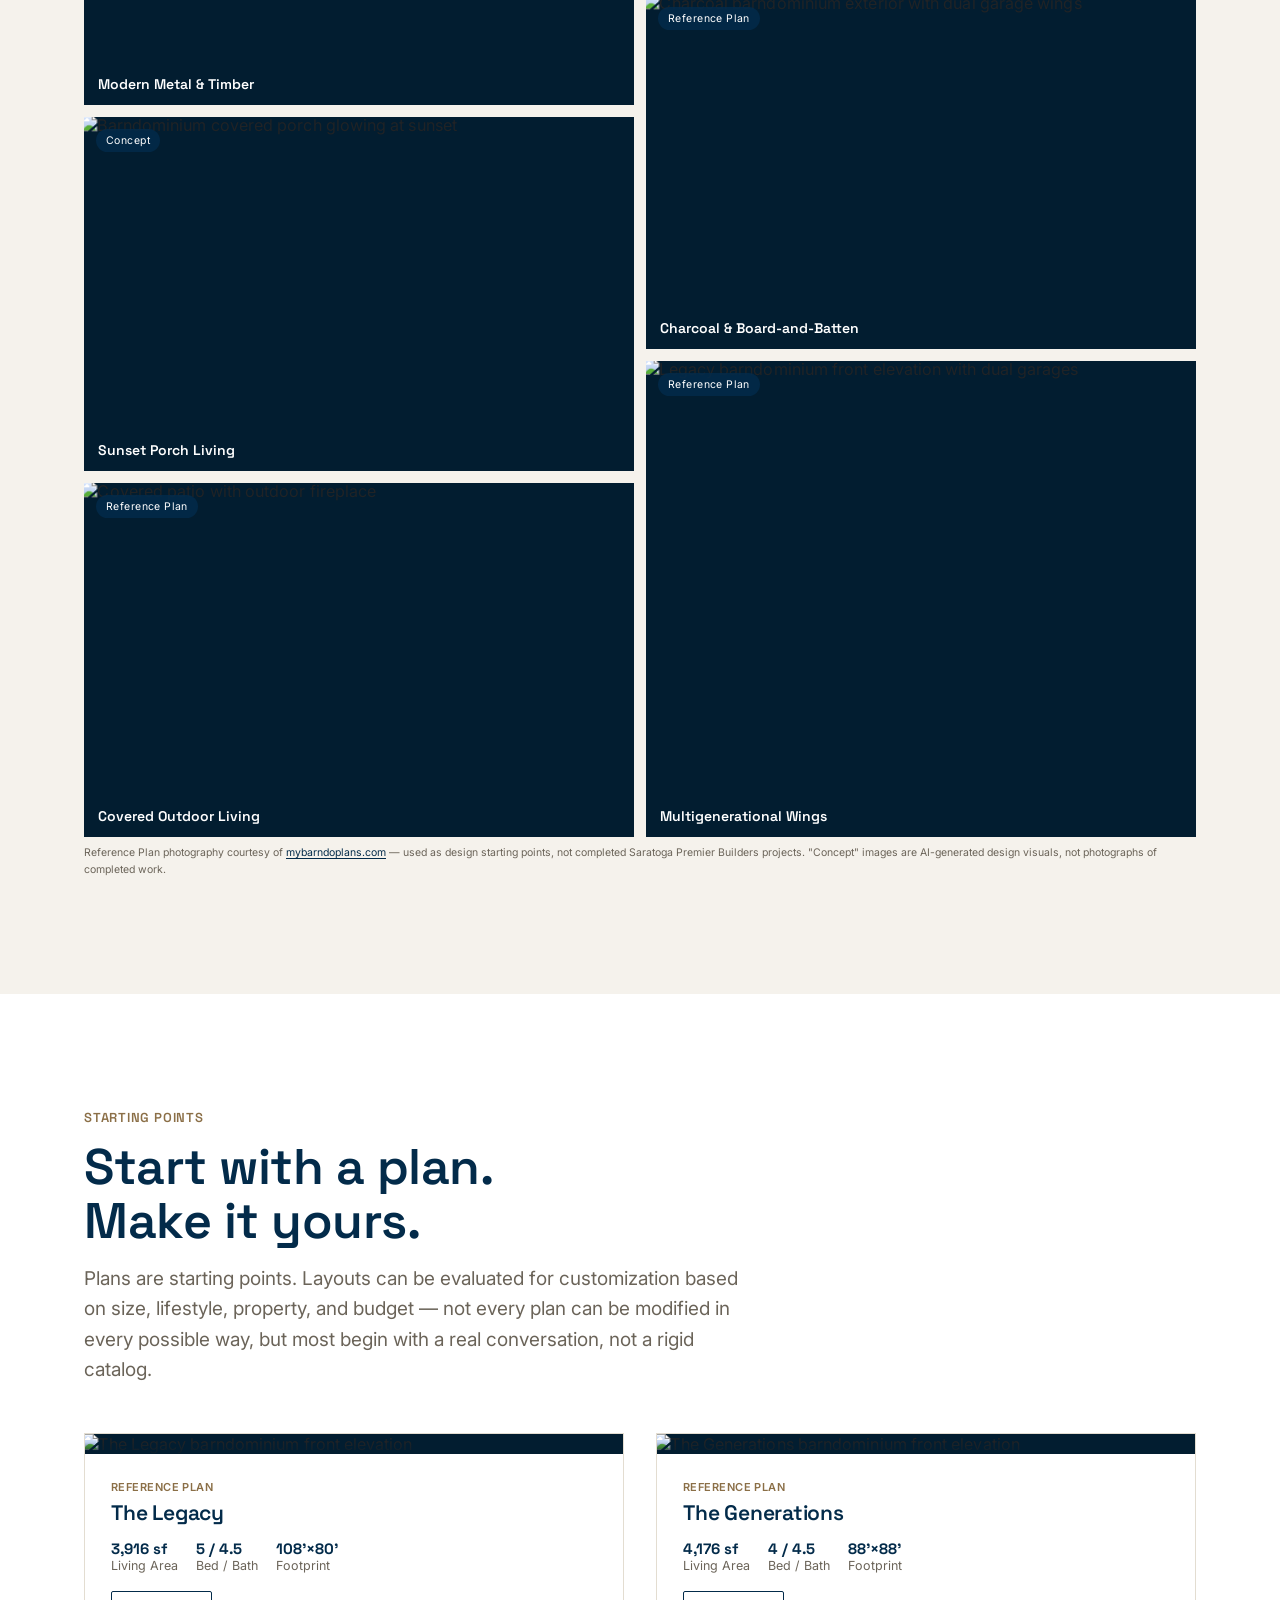
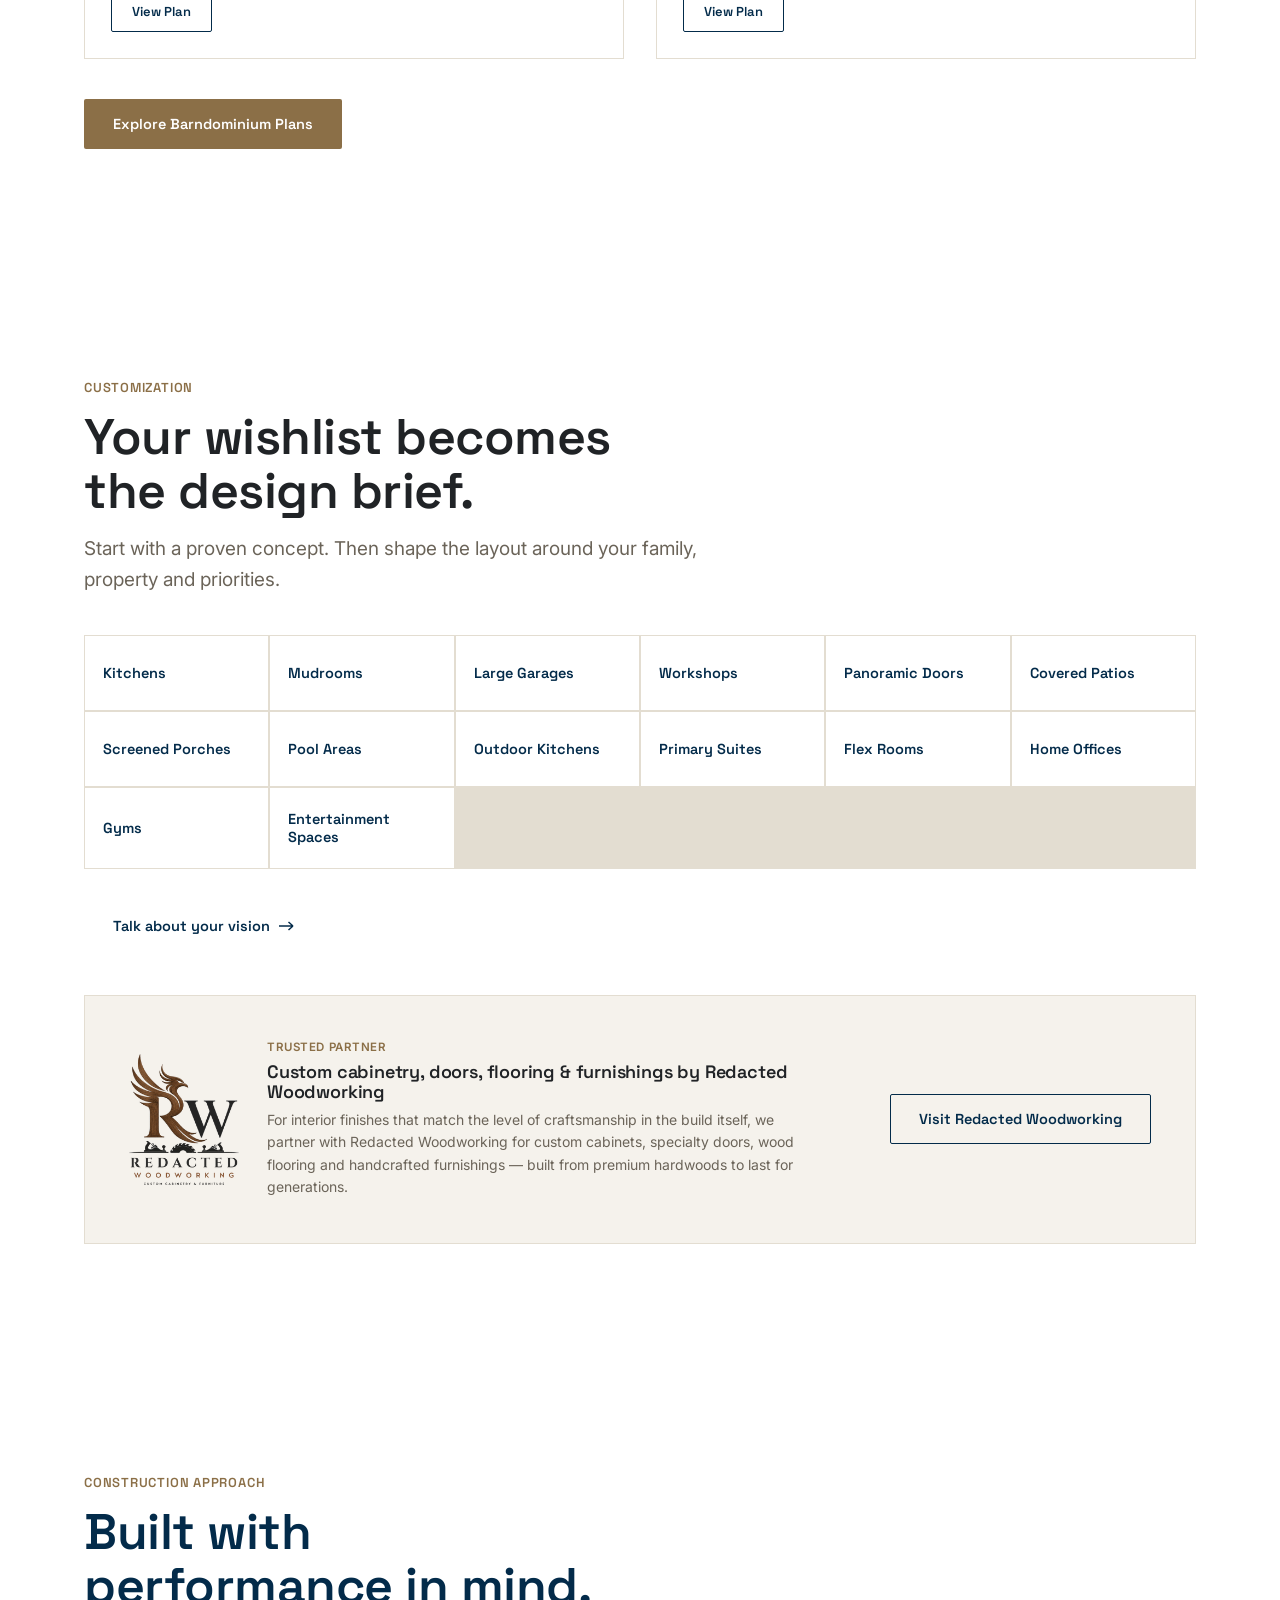
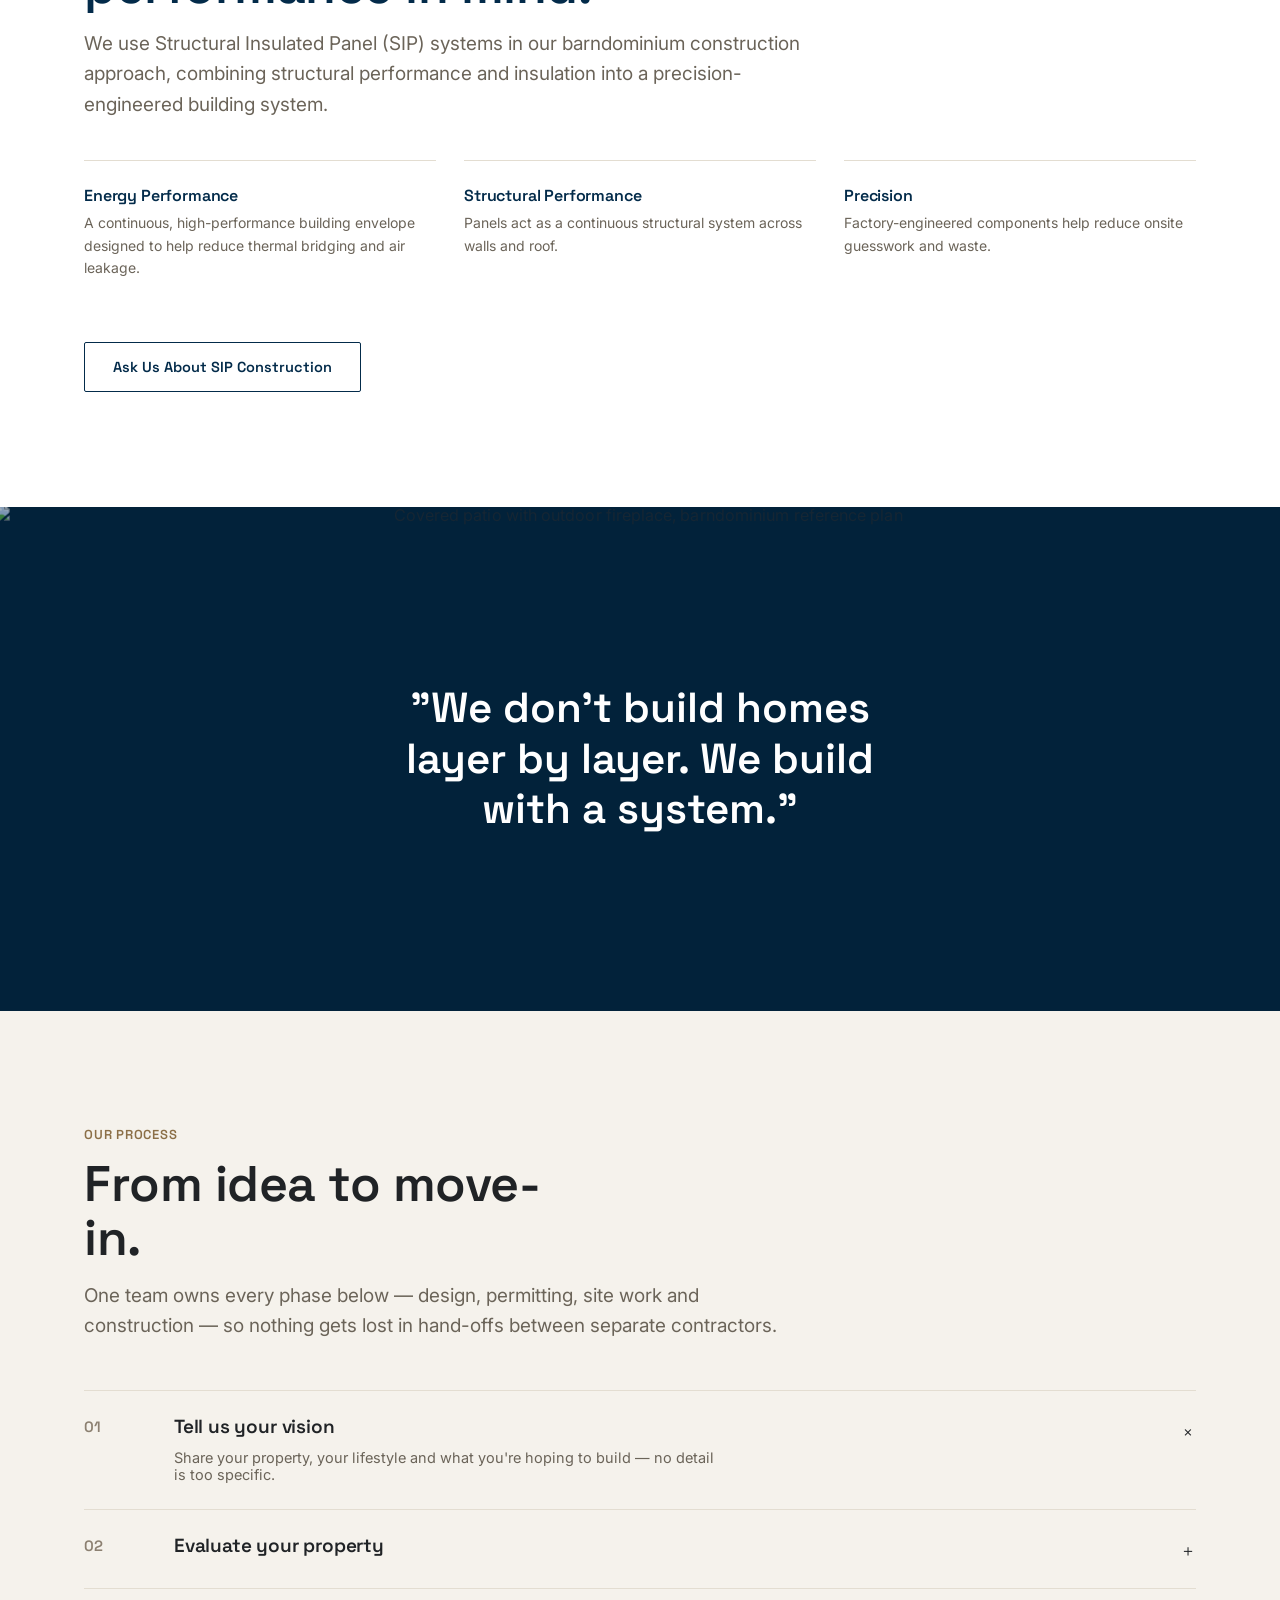
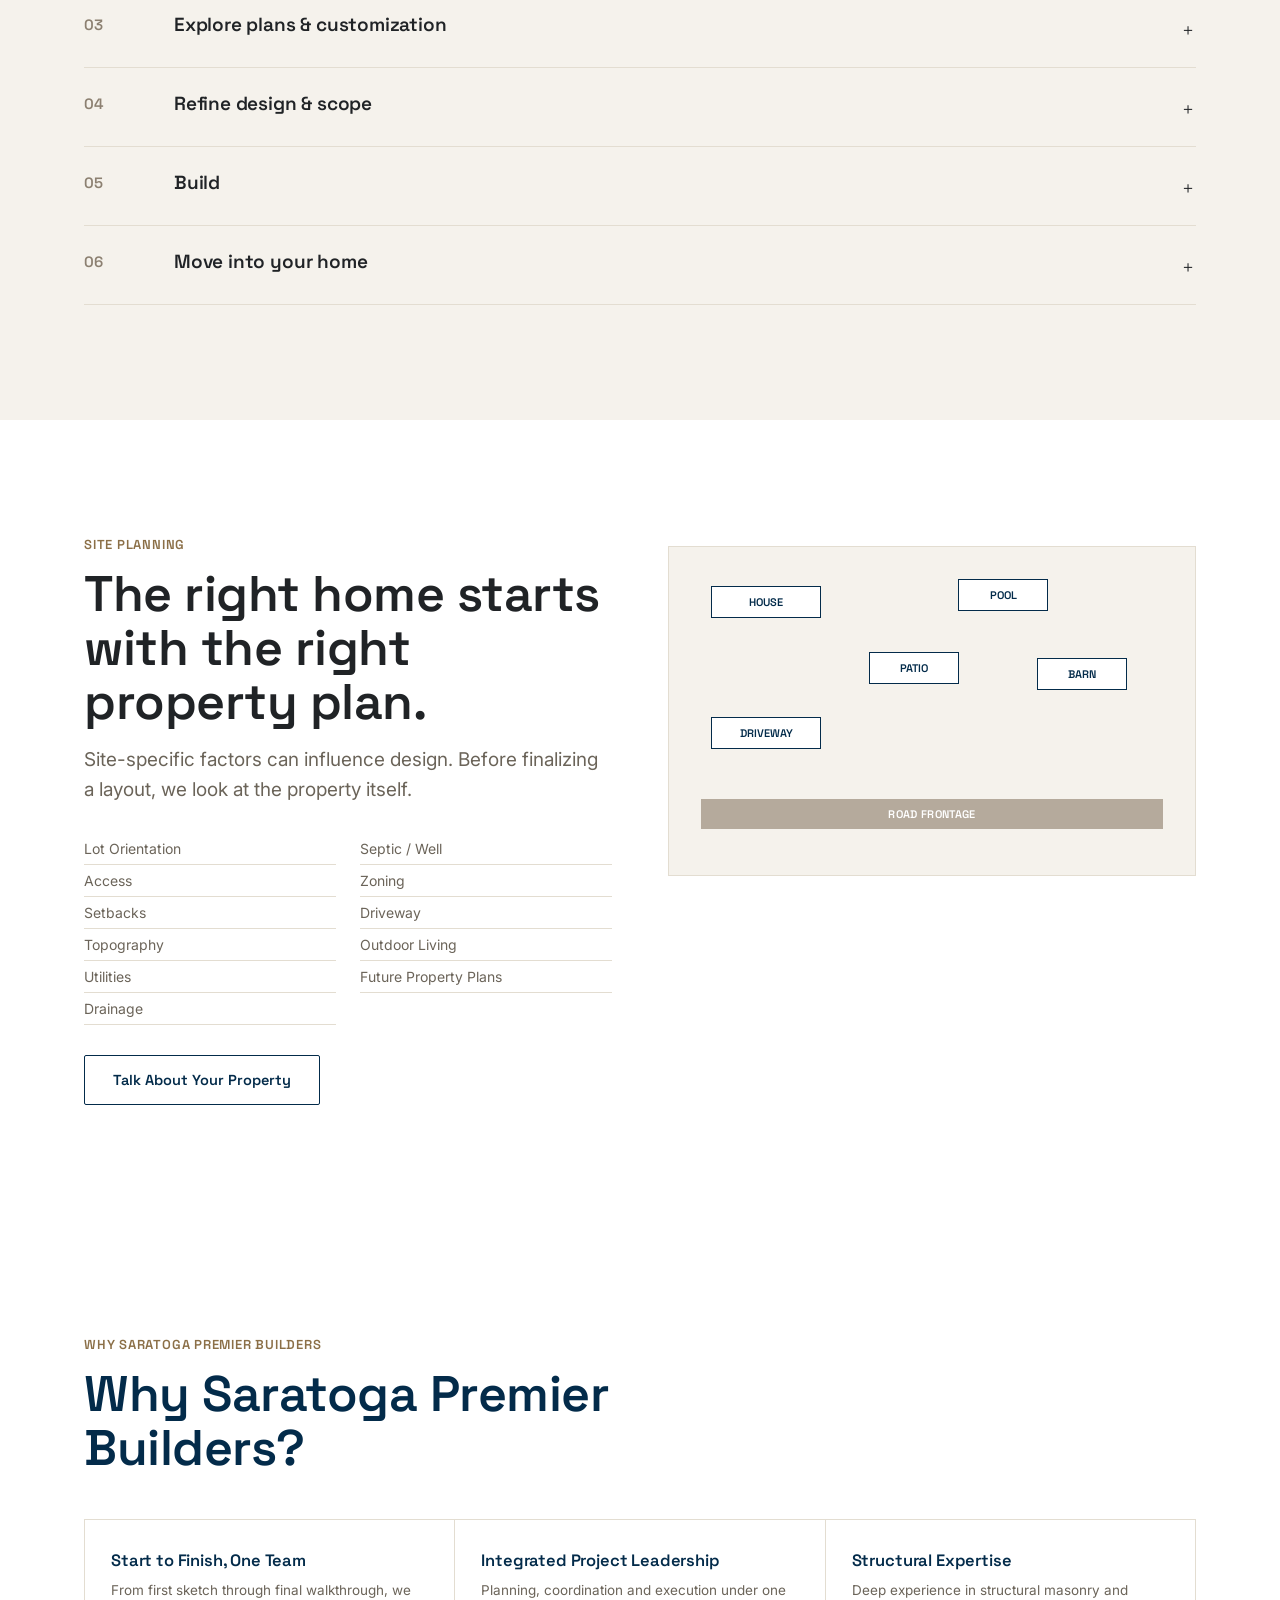
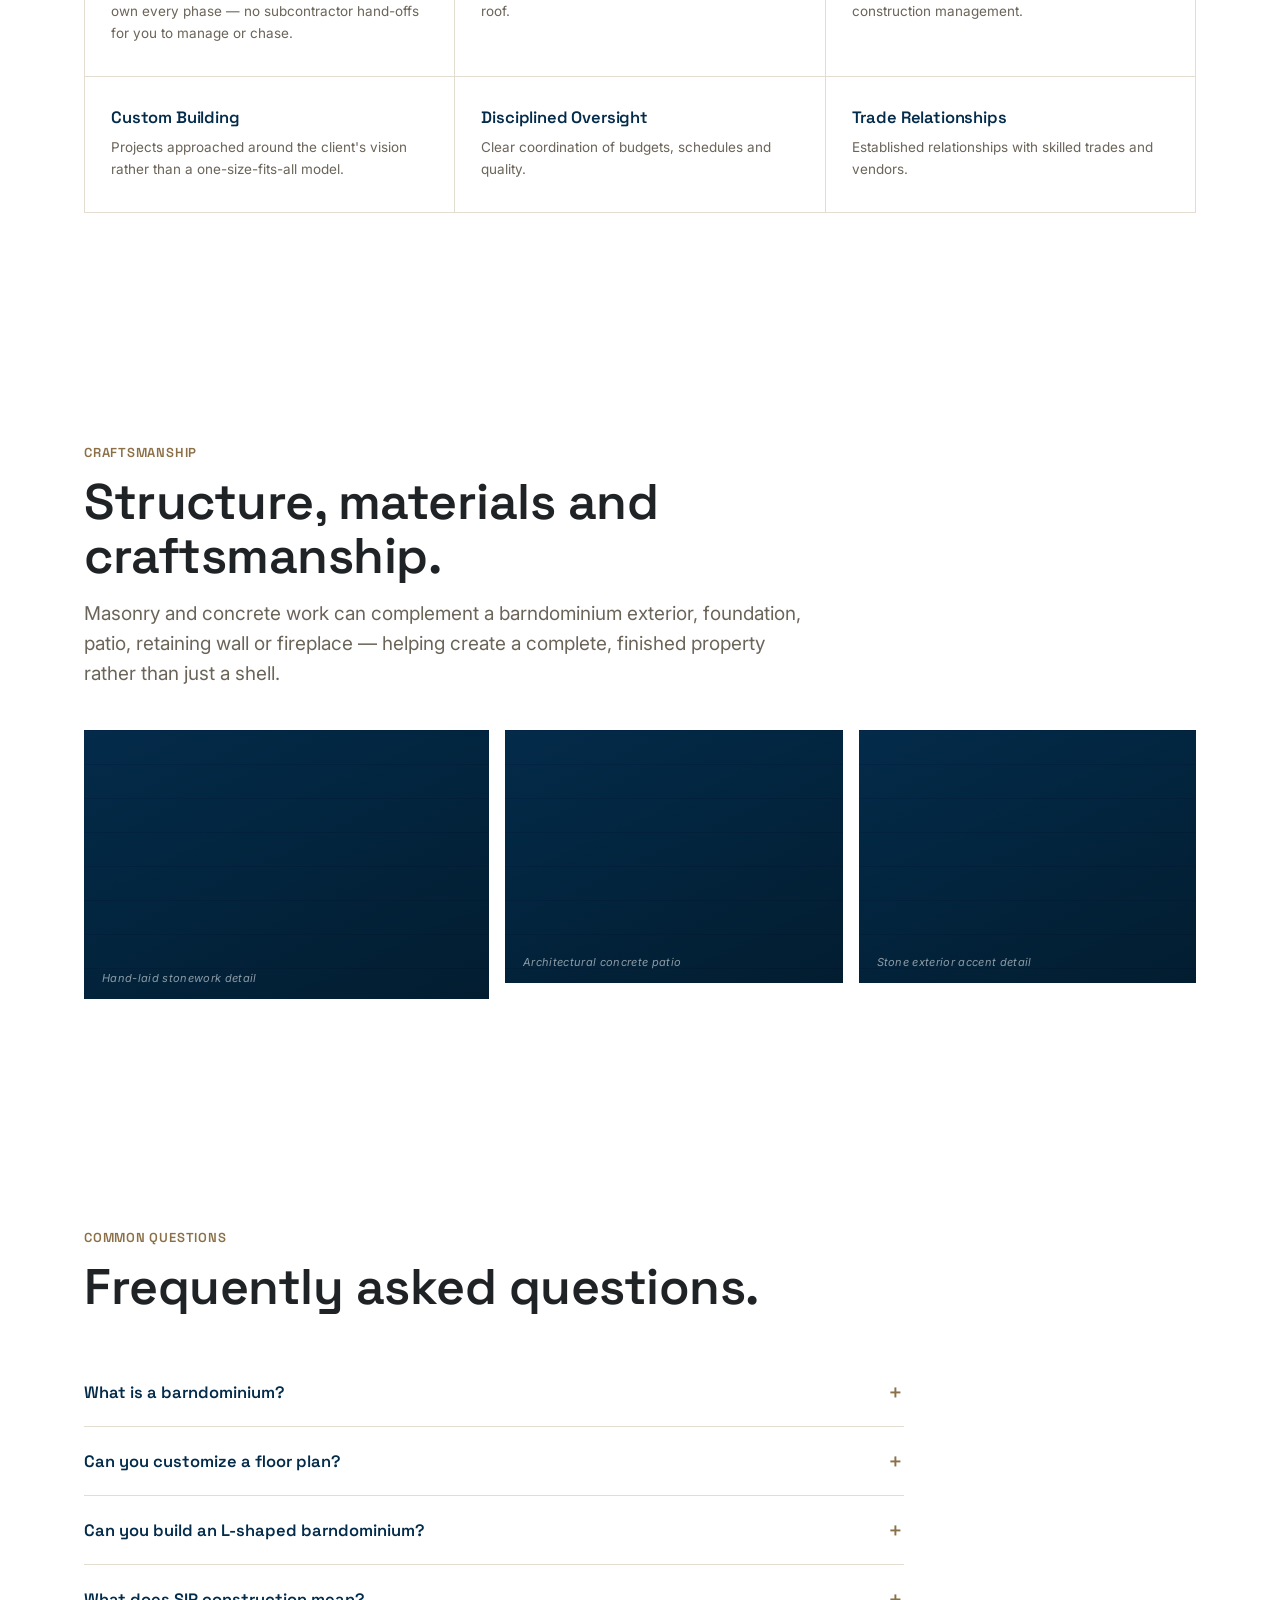
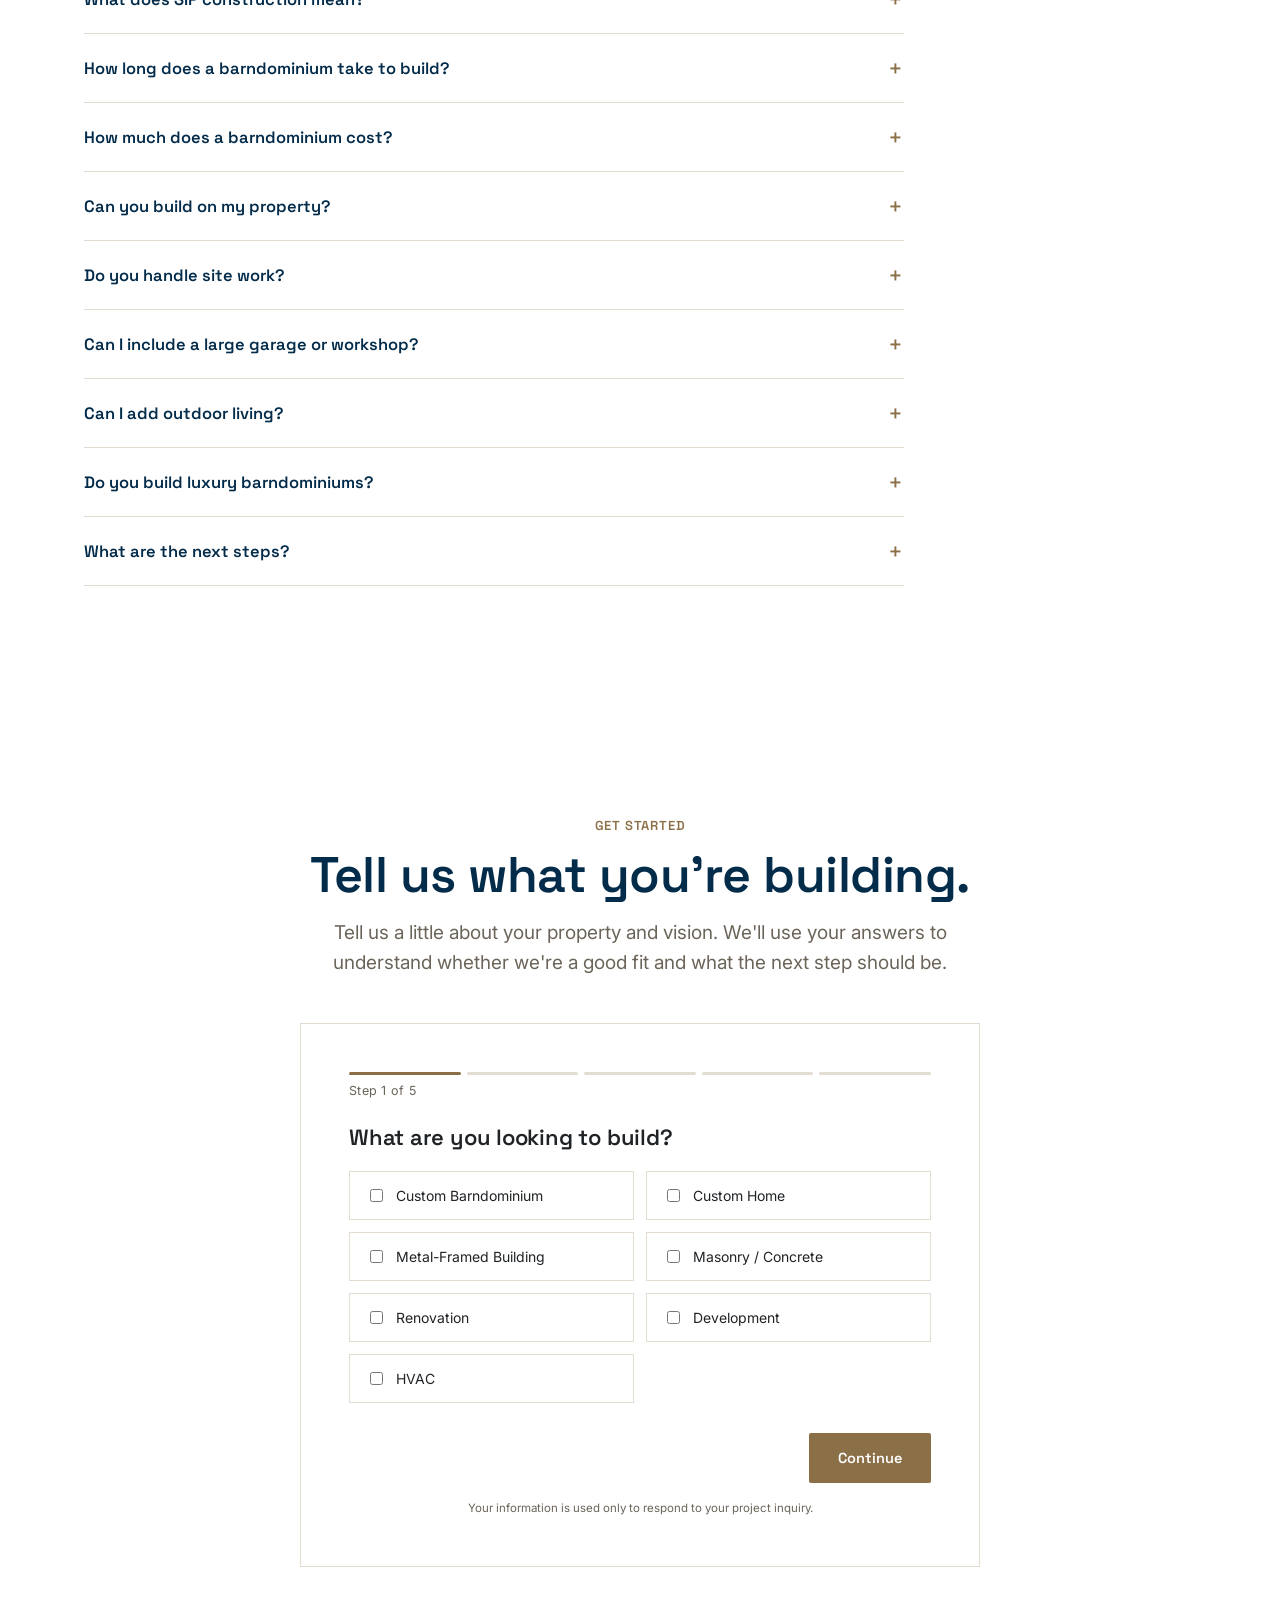
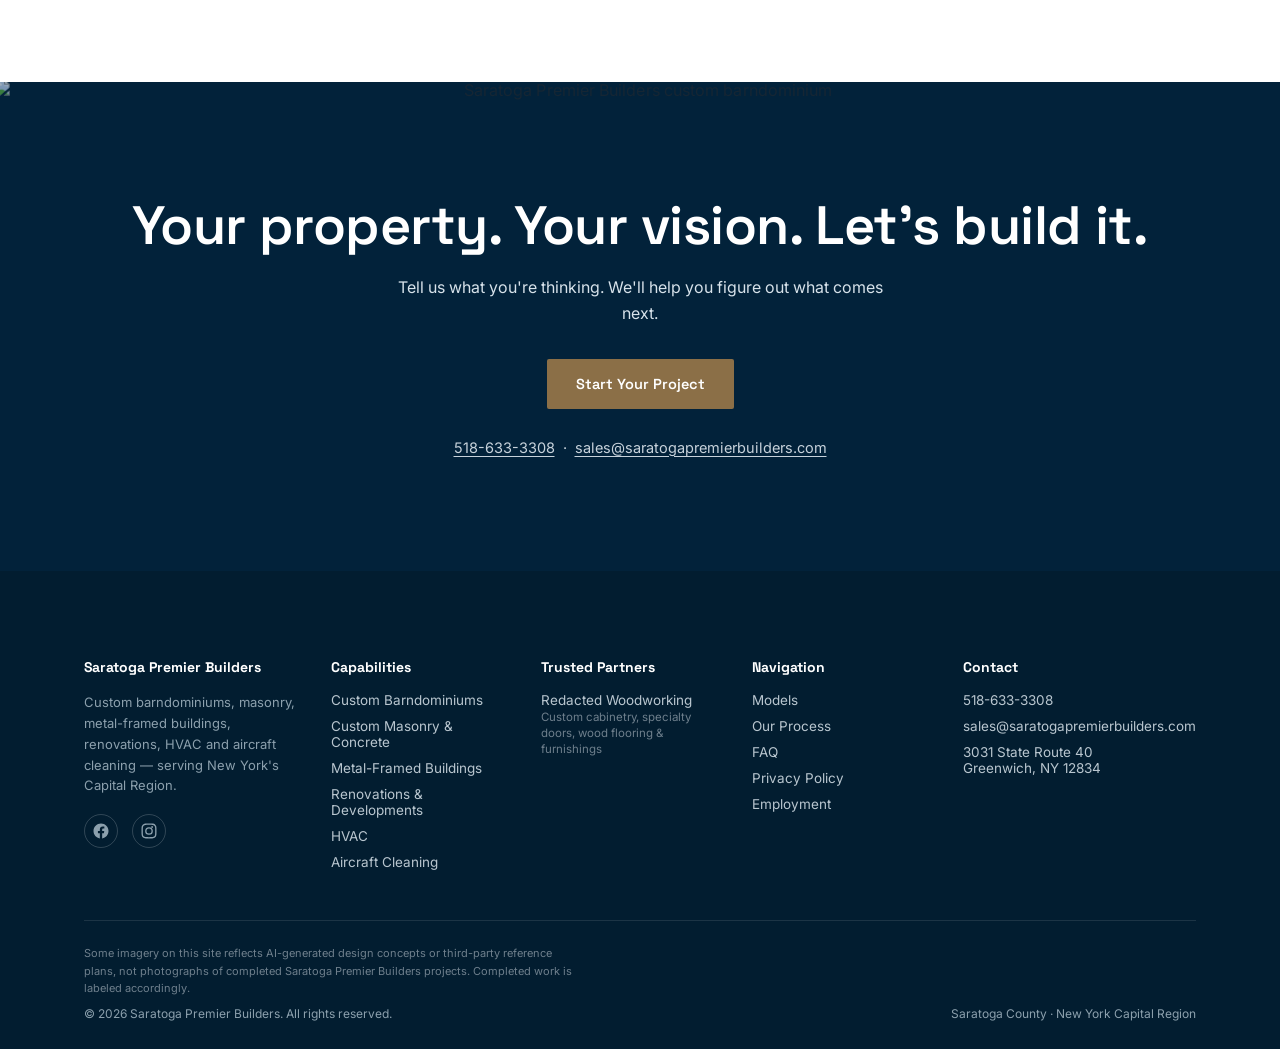
==== commit e25f131b: "Fix FAQ default-open bug, dynamic success CTA, plan-specific detail CTA: index.html" ====
--- a/index.html
+++ b/index.html
@@ -424,7 +424,7 @@
       <div class="label">Common Questions</div>
       <h2 class="h-lg" style="margin-top:14px;">Frequently asked questions.</h2>
       <div class="faq-list" id="faqList">
-        <div class="faq-item open">
+        <div class="faq-item">
           <button class="faq-q"><span>What is a barndominium?</span><span class="chev">＋</span></button>
           <div class="faq-a"><p>A barndominium is a modern home built using a barn-inspired structure and open-concept layout — combining large-span interior flexibility with a residential finish. Ours are custom-designed, not pre-fabricated kits.</p></div>
         </div>
--- a/assets/styles.css
+++ b/assets/styles.css
@@ -212,11 +212,22 @@
   }
   .benefit-rail::-webkit-scrollbar{display:none;}
 
-  .benefit-card{background:var(--white); padding:34px 26px;}
+  .benefit-card{
+    background:var(--white); padding:36px 26px 30px; border-top:3px solid transparent;
+    transition:border-top-color .2s ease, background .2s ease;
+  }
+  .benefit-card:hover{border-top-color:var(--brass); background:var(--warm);}
+  .benefit-card .icon-badge{
+    width:46px; height:46px; border-radius:50%; background:var(--navy); color:#fff;
+    display:flex; align-items:center; justify-content:center; margin-bottom:18px;
+    transition:background .2s ease;
+  }
+  .benefit-card:hover .icon-badge{background:var(--brass);}
   .benefit-card h3{font-size:19px; margin-bottom:12px;}
   .benefit-card p{font-size:14.5px; color:var(--muted);}
   @media (max-width:700px){
-    .benefit-rail{grid-auto-columns:78%;}
+    .benefit-rail{grid-auto-columns:100%; scroll-snap-type:x mandatory;}
+    .benefit-card{scroll-snap-align:start;}
   }
 
   /* ---------- Gallery grid ---------- */
@@ -331,10 +342,28 @@
   @media (max-width:800px){ .service-hero{grid-template-columns:1fr;} }
 
   .service-grid{display:grid; grid-template-columns:repeat(3,1fr); gap:24px; margin-top:24px;}
-  .service-card{border:1px solid var(--line); padding:24px;}
-  .service-card .num{font-family:'Space Grotesk',sans-serif; color:var(--stone-dk); font-size:13px; font-weight:600;}
-  .service-card h4{font-size:16px; margin:10px 0 10px;}
-  .service-card ul{margin:0; padding-left:18px; font-size:13px; color:var(--muted); line-height:1.75;}
+  .service-card{
+    position:relative; overflow:hidden; border:1px solid var(--line); border-top:3px solid var(--brass);
+    background:var(--white); padding:28px 26px 26px;
+    transition:transform .2s ease, box-shadow .2s ease, border-top-color .2s ease;
+  }
+  .service-card:hover{
+    transform:translateY(-5px);
+    box-shadow:0 20px 34px -20px rgba(3,43,74,0.28);
+    border-top-color:var(--navy);
+  }
+  .service-card .num{
+    position:absolute; top:6px; right:14px; font-family:'Space Grotesk',sans-serif; font-weight:700;
+    font-size:56px; color:var(--warm); line-height:1; z-index:0; user-select:none;
+  }
+  .service-card .icon-badge{
+    position:relative; z-index:1; width:48px; height:48px; border-radius:50%;
+    background:var(--navy); color:#fff; display:flex; align-items:center; justify-content:center;
+    margin-bottom:16px; transition:background .2s ease;
+  }
+  .service-card:hover .icon-badge{background:var(--brass);}
+  .service-card h4{position:relative; z-index:1; font-size:16px; margin:0 0 10px;}
+  .service-card ul{position:relative; z-index:1; margin:0; padding-left:18px; font-size:13px; color:var(--muted); line-height:1.75;}
   @media (max-width:900px){ .service-grid{grid-template-columns:1fr 1fr;} }
   @media (max-width:560px){ .service-grid{grid-template-columns:1fr;} }
 
@@ -451,6 +480,71 @@
 
   /* ---------- Model / plan detail cards (models page) ---------- */
   .model-grid{display:grid; grid-template-columns:1fr 1fr; gap:32px; margin-top:0;}
+  .model-grid-lean{grid-template-columns:repeat(3, 1fr); gap:24px;}
+  .model-card-lean .model-card-body{padding:20px 22px 22px;}
+  .model-card-lean h3{font-size:17px;}
+  .model-card-lean .model-stats-row{gap:10px; font-size:12px;}
+  .model-card-lean .model-stats-row strong{font-size:13px;}
+  .model-card-clickable{position:relative; transition:box-shadow .15s ease, border-color .15s ease;}
+  .model-card-clickable:hover{box-shadow:0 12px 28px -16px rgba(10,22,38,0.25); border-color:var(--brass);}
+  .model-card-stretch-link{position:absolute; inset:0; z-index:1;}
+  .model-card-cta{
+    font-size:13px; font-weight:600; color:var(--navy); display:flex; align-items:center; gap:6px;
+    margin:4px 0 10px;
+  }
+  .model-card-clickable:hover .model-card-cta{color:var(--brass);}
+
+  /* ---------- Model detail page ---------- */
+  .detail-header{max-width:800px; margin:0 auto 28px; text-align:center;}
+  .detail-header h1{font-size:clamp(28px,4vw,42px); margin-top:10px;}
+  .detail-header .feature-badges{justify-content:center; margin-top:14px;}
+  .detail-main-photo{
+    max-width:1000px; margin:0 auto 16px; aspect-ratio:16/9; border-radius:10px;
+    overflow:hidden; cursor:zoom-in;
+  }
+  .detail-gallery{
+    max-width:1000px; margin:0 auto 48px; display:grid;
+    grid-template-columns:repeat(6, 1fr); gap:8px;
+  }
+  .gallery-thumb{aspect-ratio:1; overflow:hidden; border-radius:6px; cursor:pointer; position:relative;}
+  .gallery-thumb img{width:100%; height:100%; object-fit:cover; transition:transform .2s ease;}
+  .gallery-thumb:hover img{transform:scale(1.08);}
+  .detail-grid{
+    max-width:1000px; margin:0 auto; display:grid; grid-template-columns:1.3fr 1fr; gap:48px; align-items:start;
+  }
+  .detail-specs-card{border:1px solid var(--line); background:var(--warm); padding:28px;}
+  .detail-specs-grid{display:flex; flex-direction:column; gap:10px;}
+  .spec-row{display:flex; justify-content:space-between; padding:8px 0; border-bottom:1px solid var(--line); font-size:14px;}
+  .spec-row span{color:var(--muted);}
+  .spec-row strong{color:var(--navy);}
+  @media (max-width:800px){
+    .detail-grid{grid-template-columns:1fr;}
+    .detail-gallery{grid-template-columns:repeat(3, 1fr);}
+  }
+
+  /* Lightbox */
+  .lightbox{
+    display:none; position:fixed; inset:0; background:rgba(5,10,18,.95); z-index:1000;
+    align-items:center; justify-content:center;
+  }
+  .lightbox.open{display:flex;}
+  .lightbox-img{max-width:88vw; max-height:82vh; object-fit:contain; border-radius:4px;}
+  .lightbox-close{
+    position:absolute; top:20px; right:28px; background:none; border:none; color:#fff;
+    font-size:36px; line-height:1; cursor:pointer;
+  }
+  .lightbox-nav{
+    position:absolute; top:50%; transform:translateY(-50%); background:rgba(255,255,255,.1);
+    border:none; color:#fff; font-size:32px; width:52px; height:52px; border-radius:50%; cursor:pointer;
+    display:flex; align-items:center; justify-content:center; transition:background .15s ease;
+  }
+  .lightbox-nav:hover{background:rgba(255,255,255,.25);}
+  .lightbox-prev{left:20px;}
+  .lightbox-next{right:20px;}
+  .lightbox-counter{position:absolute; bottom:22px; left:50%; transform:translateX(-50%); color:#C7D2DB; font-size:13px;}
+  @media (max-width:700px){
+    .lightbox-nav{width:42px; height:42px; font-size:26px;}
+  }
   .model-grid-1{grid-template-columns:1fr; max-width:600px;}
 
   /* Category navigation + section headings for the organized models list */
@@ -505,6 +599,8 @@
   .model-card-body .src-link a{color:#A8A196; text-decoration:underline;}
   .model-card-body .src-link a{color:var(--navy); text-decoration:underline; text-underline-offset:2px;}
   @media (max-width:800px){ .model-grid{grid-template-columns:1fr;} }
+  @media (max-width:1000px){ .model-grid-lean{grid-template-columns:1fr 1fr;} }
+  @media (max-width:640px){ .model-grid-lean{grid-template-columns:1fr;} }
 
   /* ---------- Service detail blocks ---------- */
   .svc-block{display:grid; grid-template-columns:1fr 1fr; gap:56px; align-items:center; padding:64px 0; border-bottom:1px solid var(--line);}
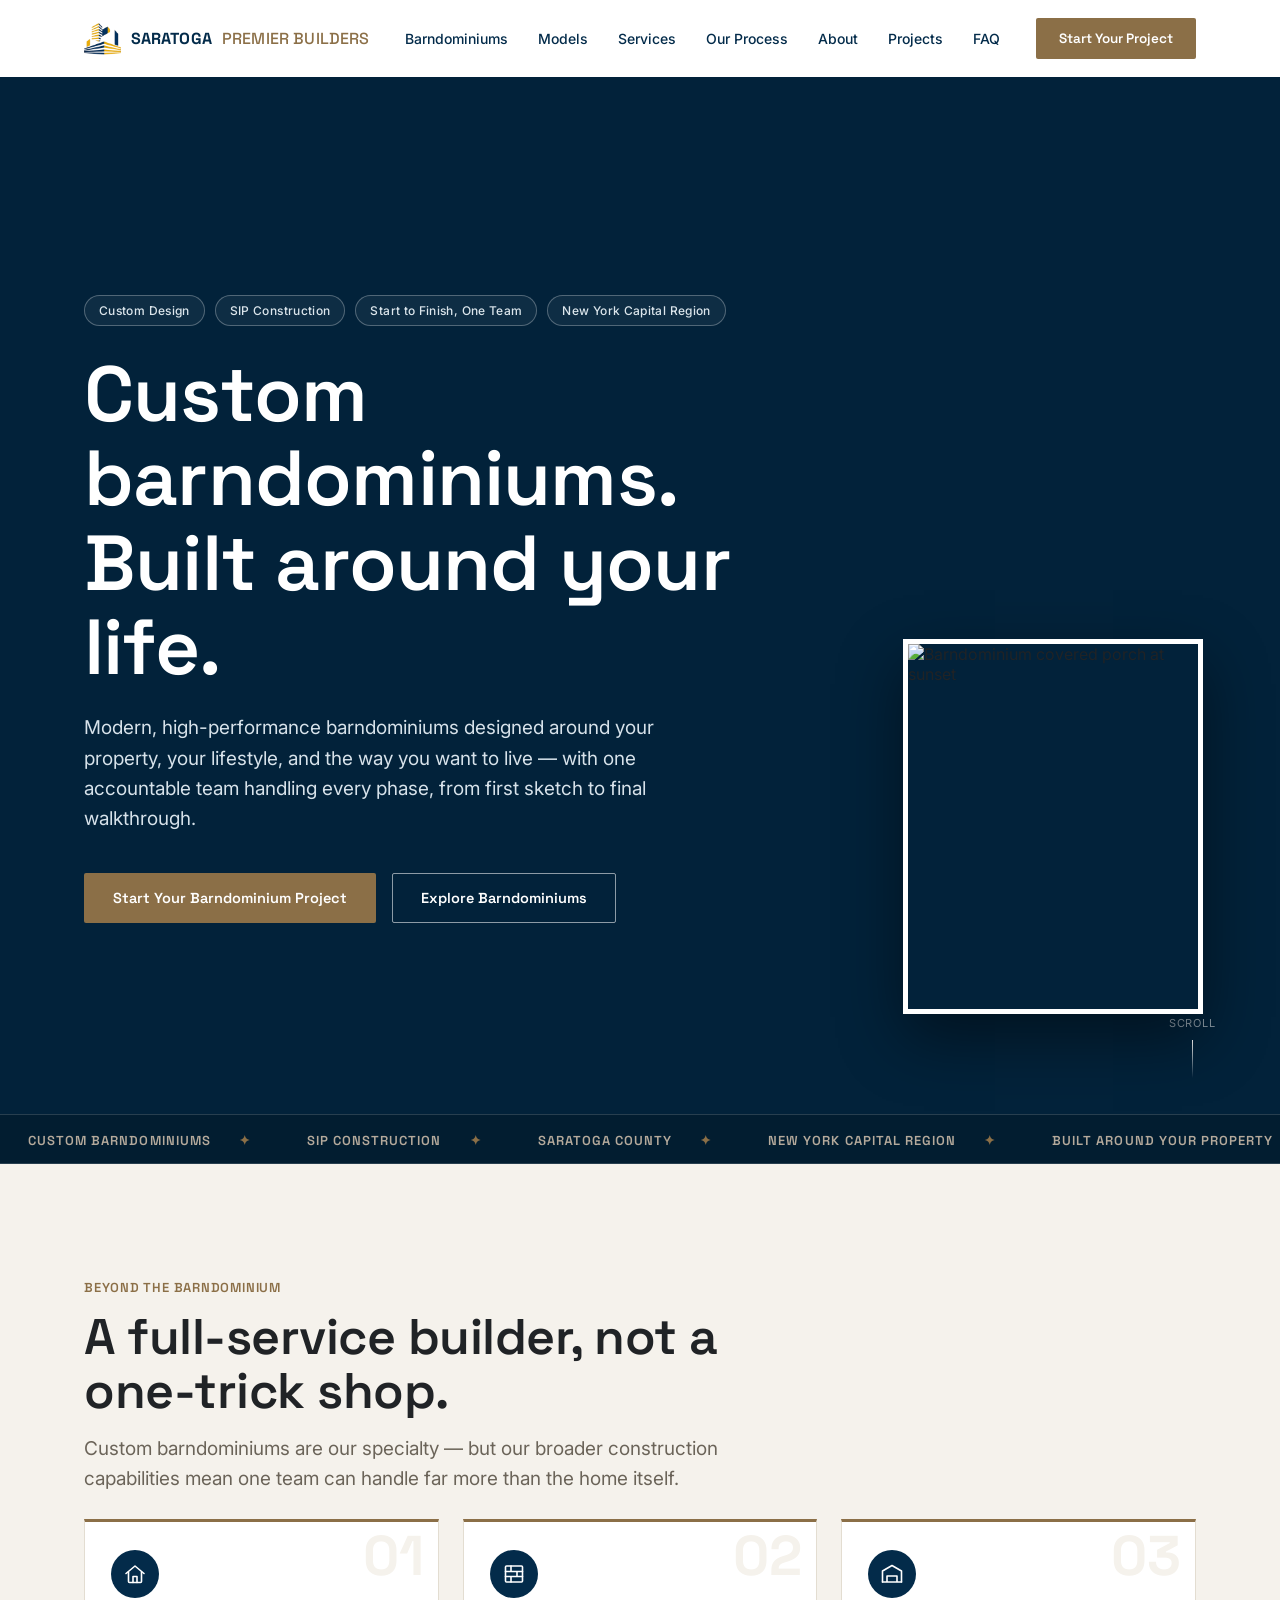
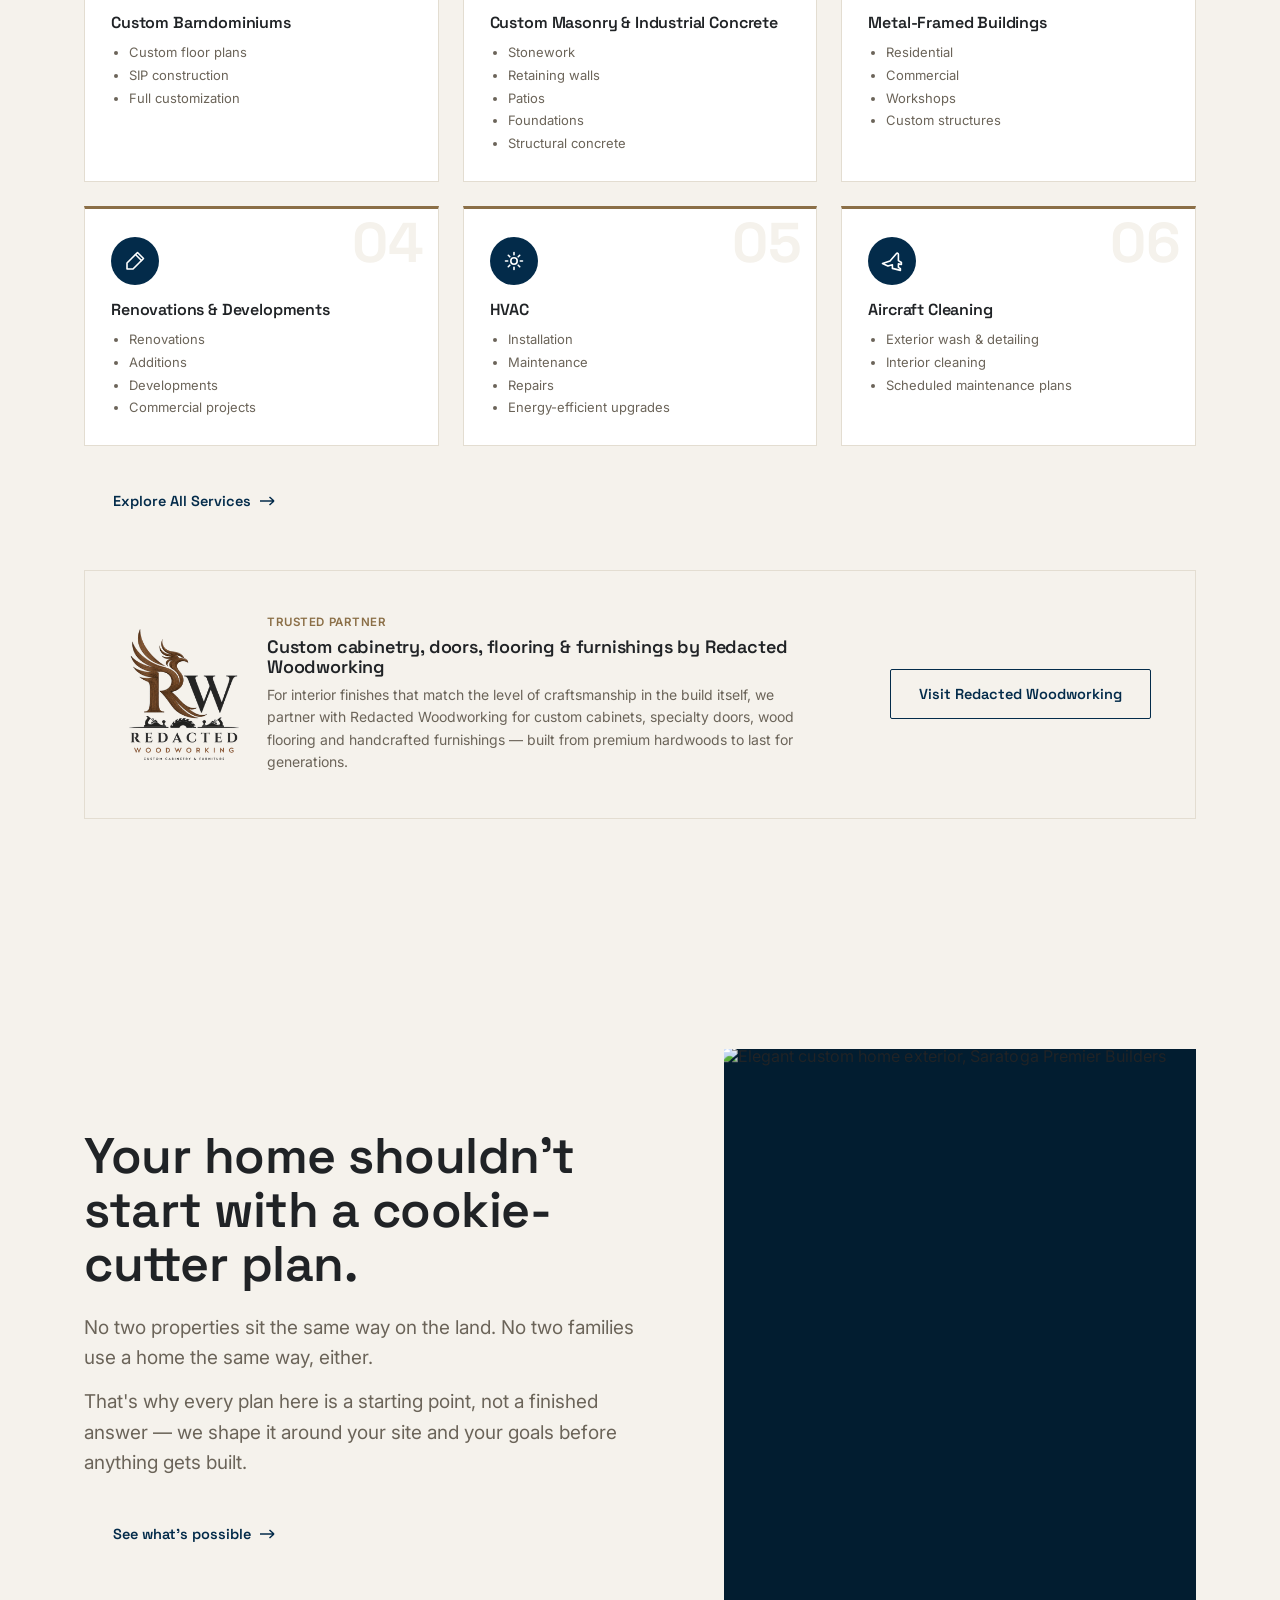
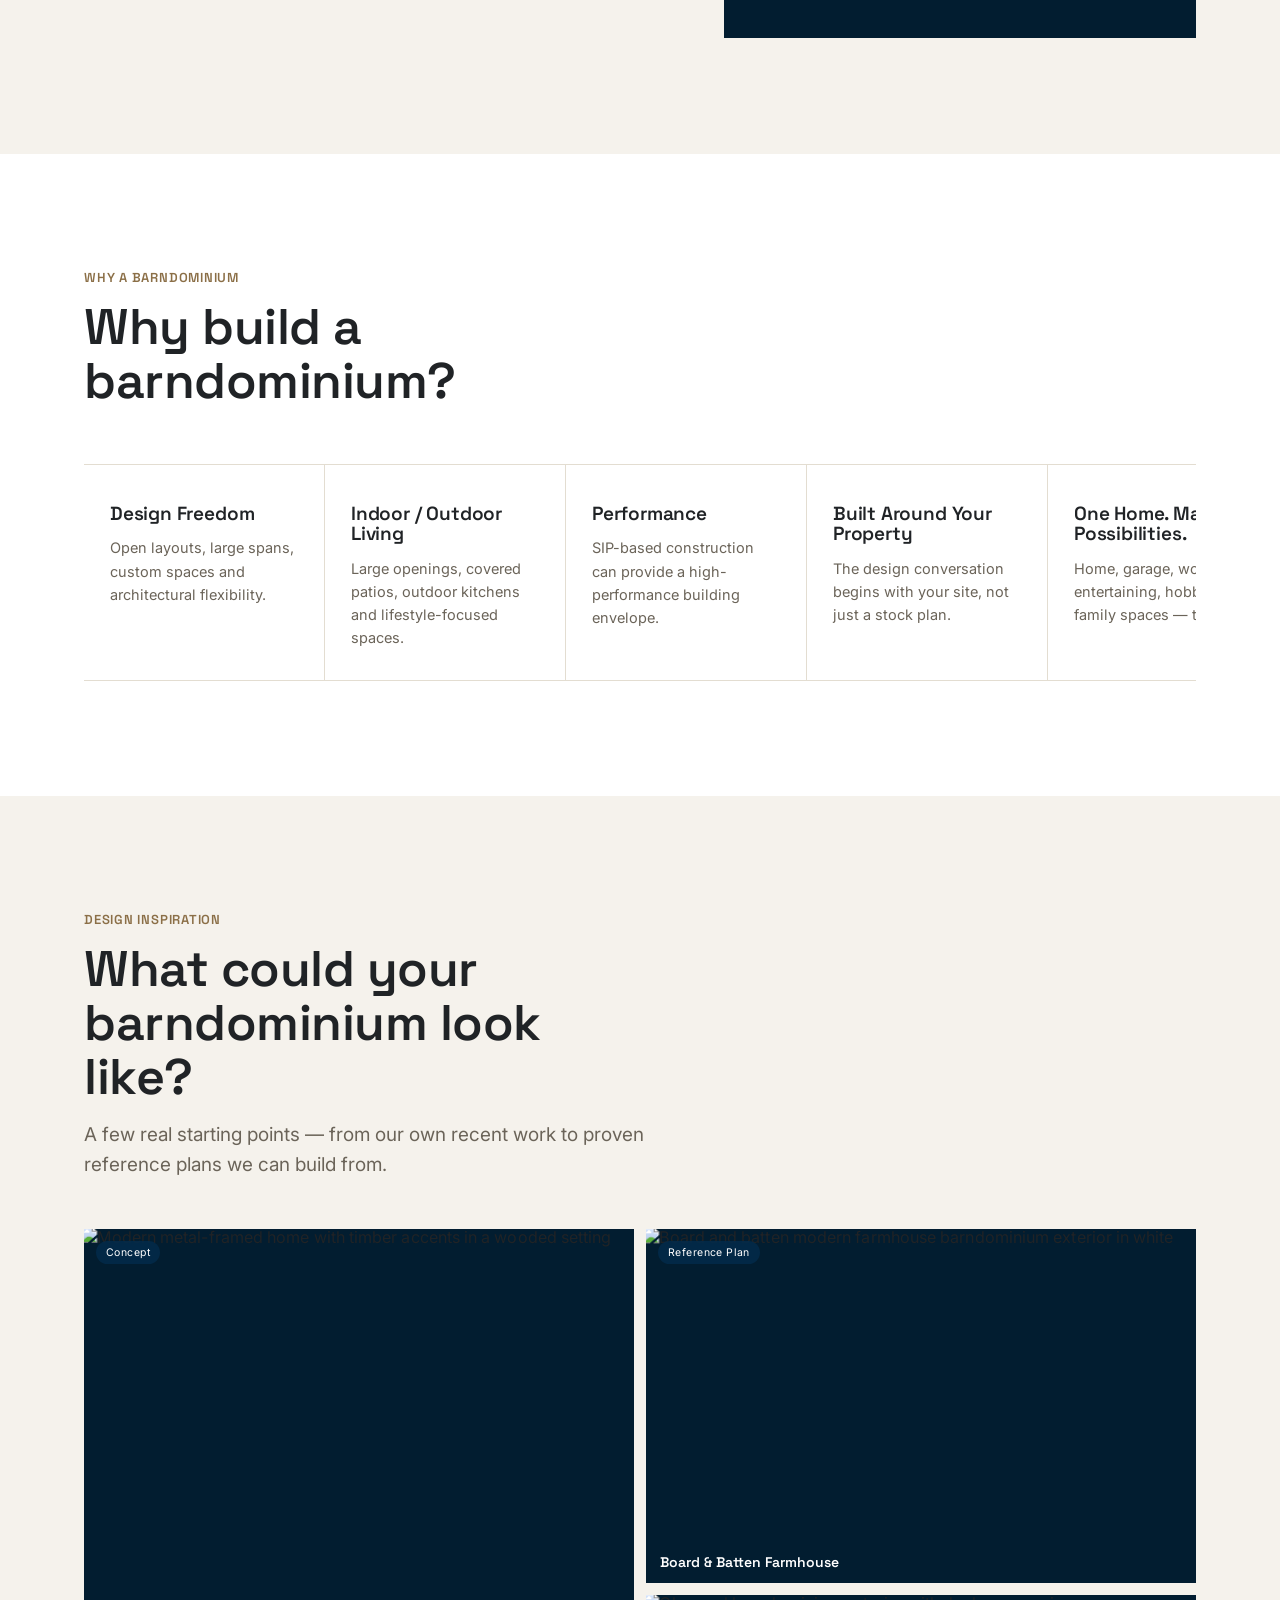
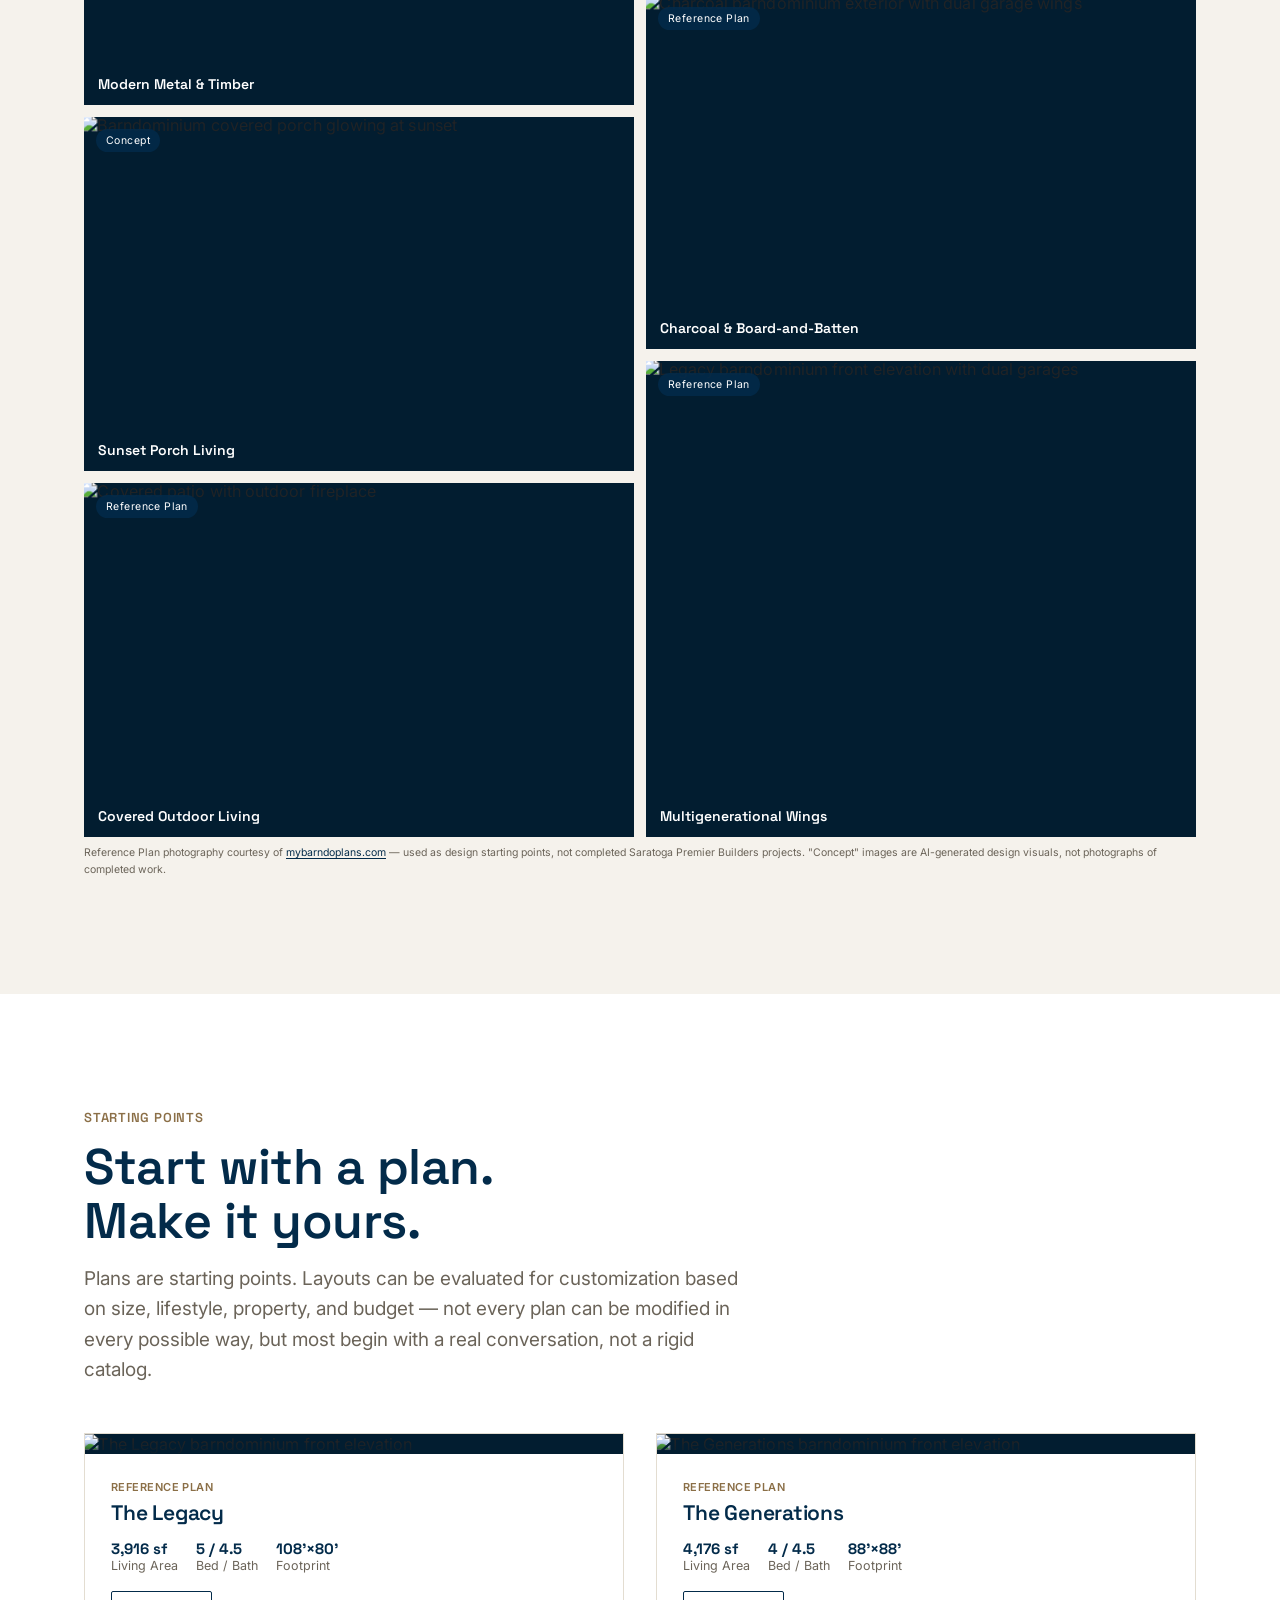
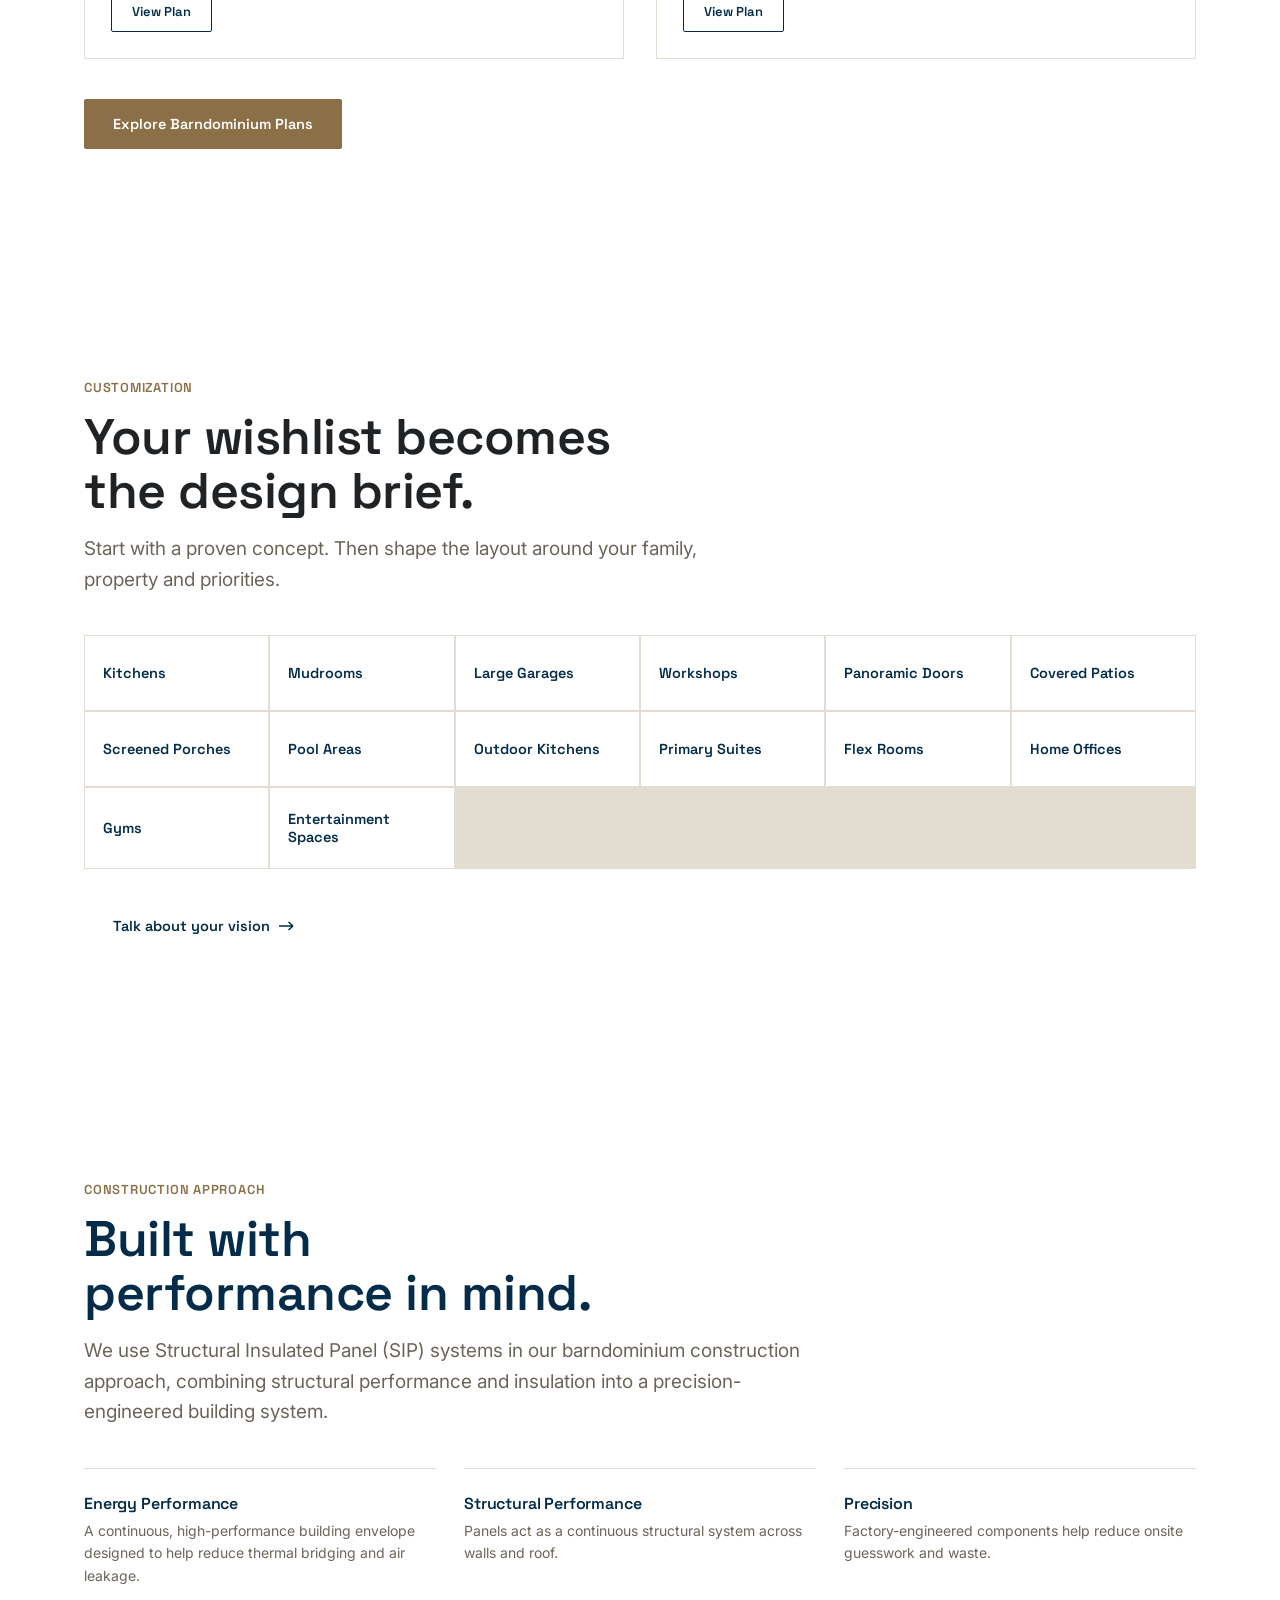
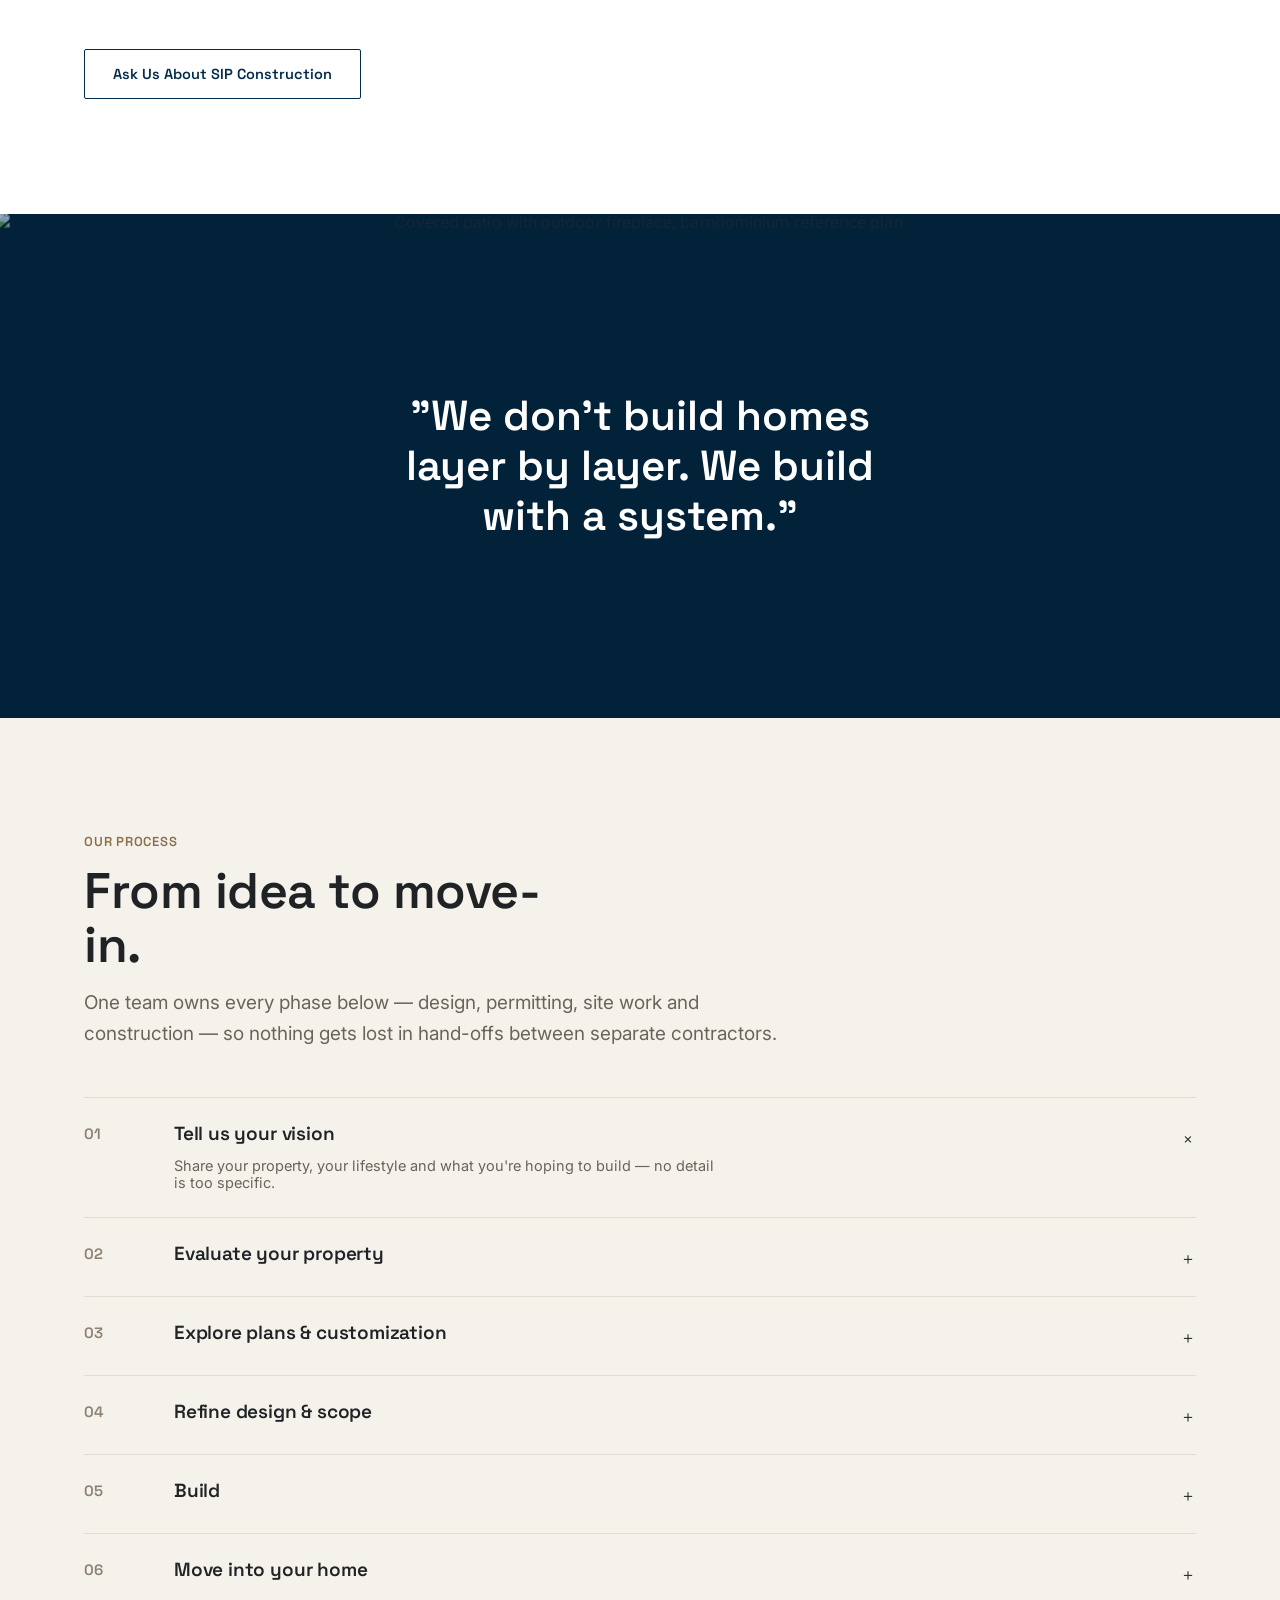
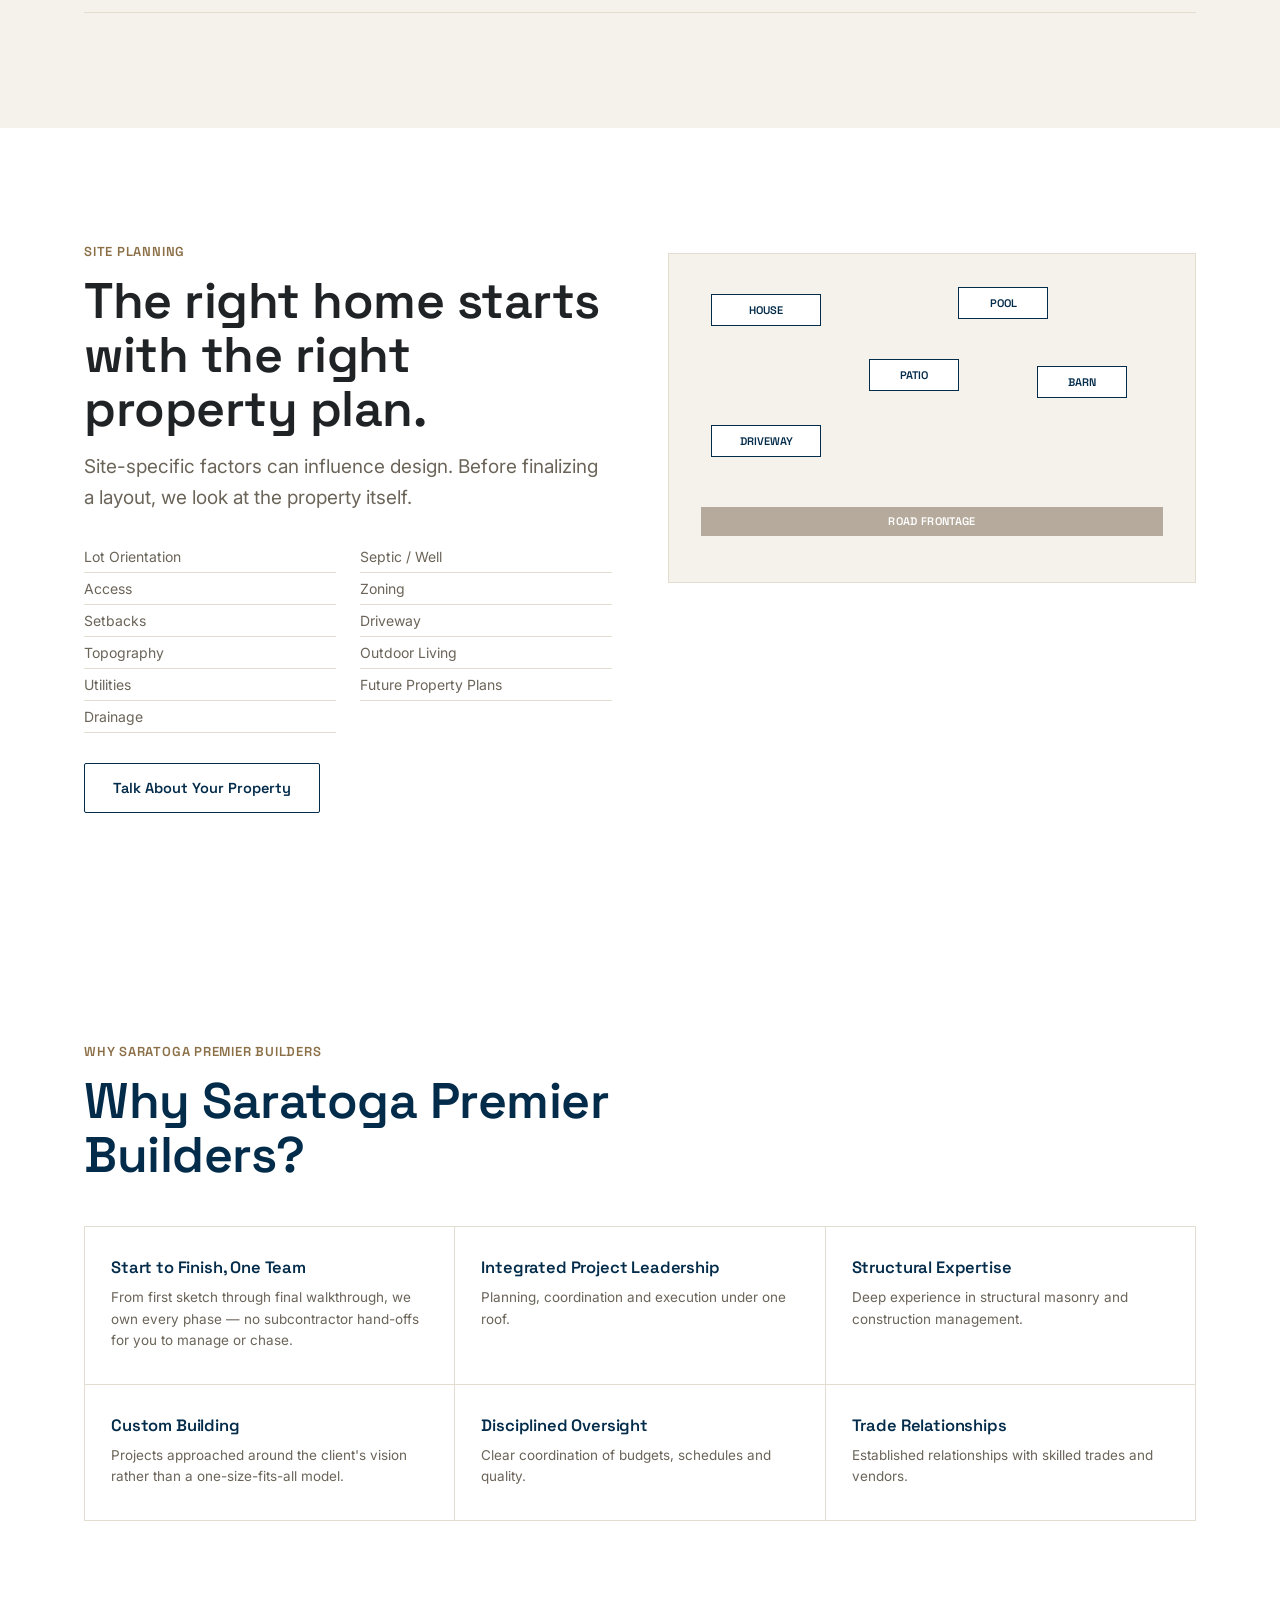
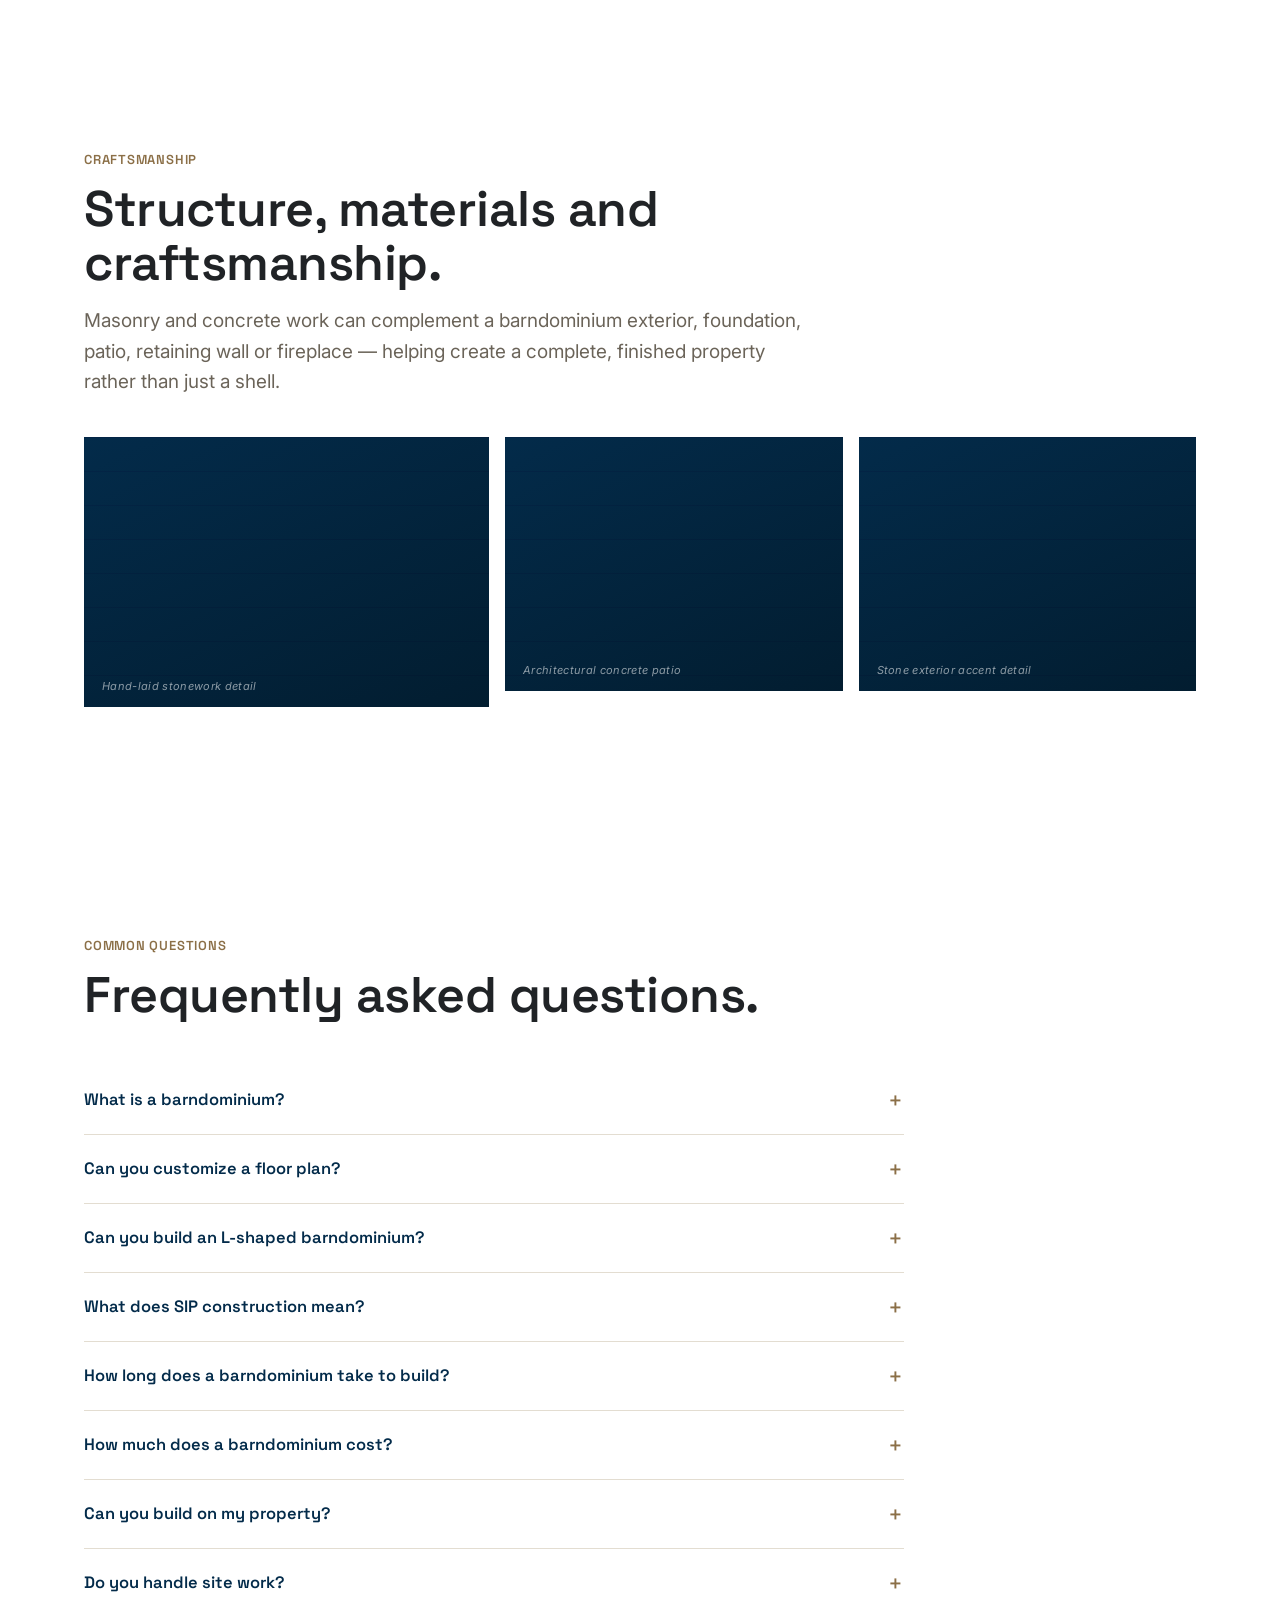
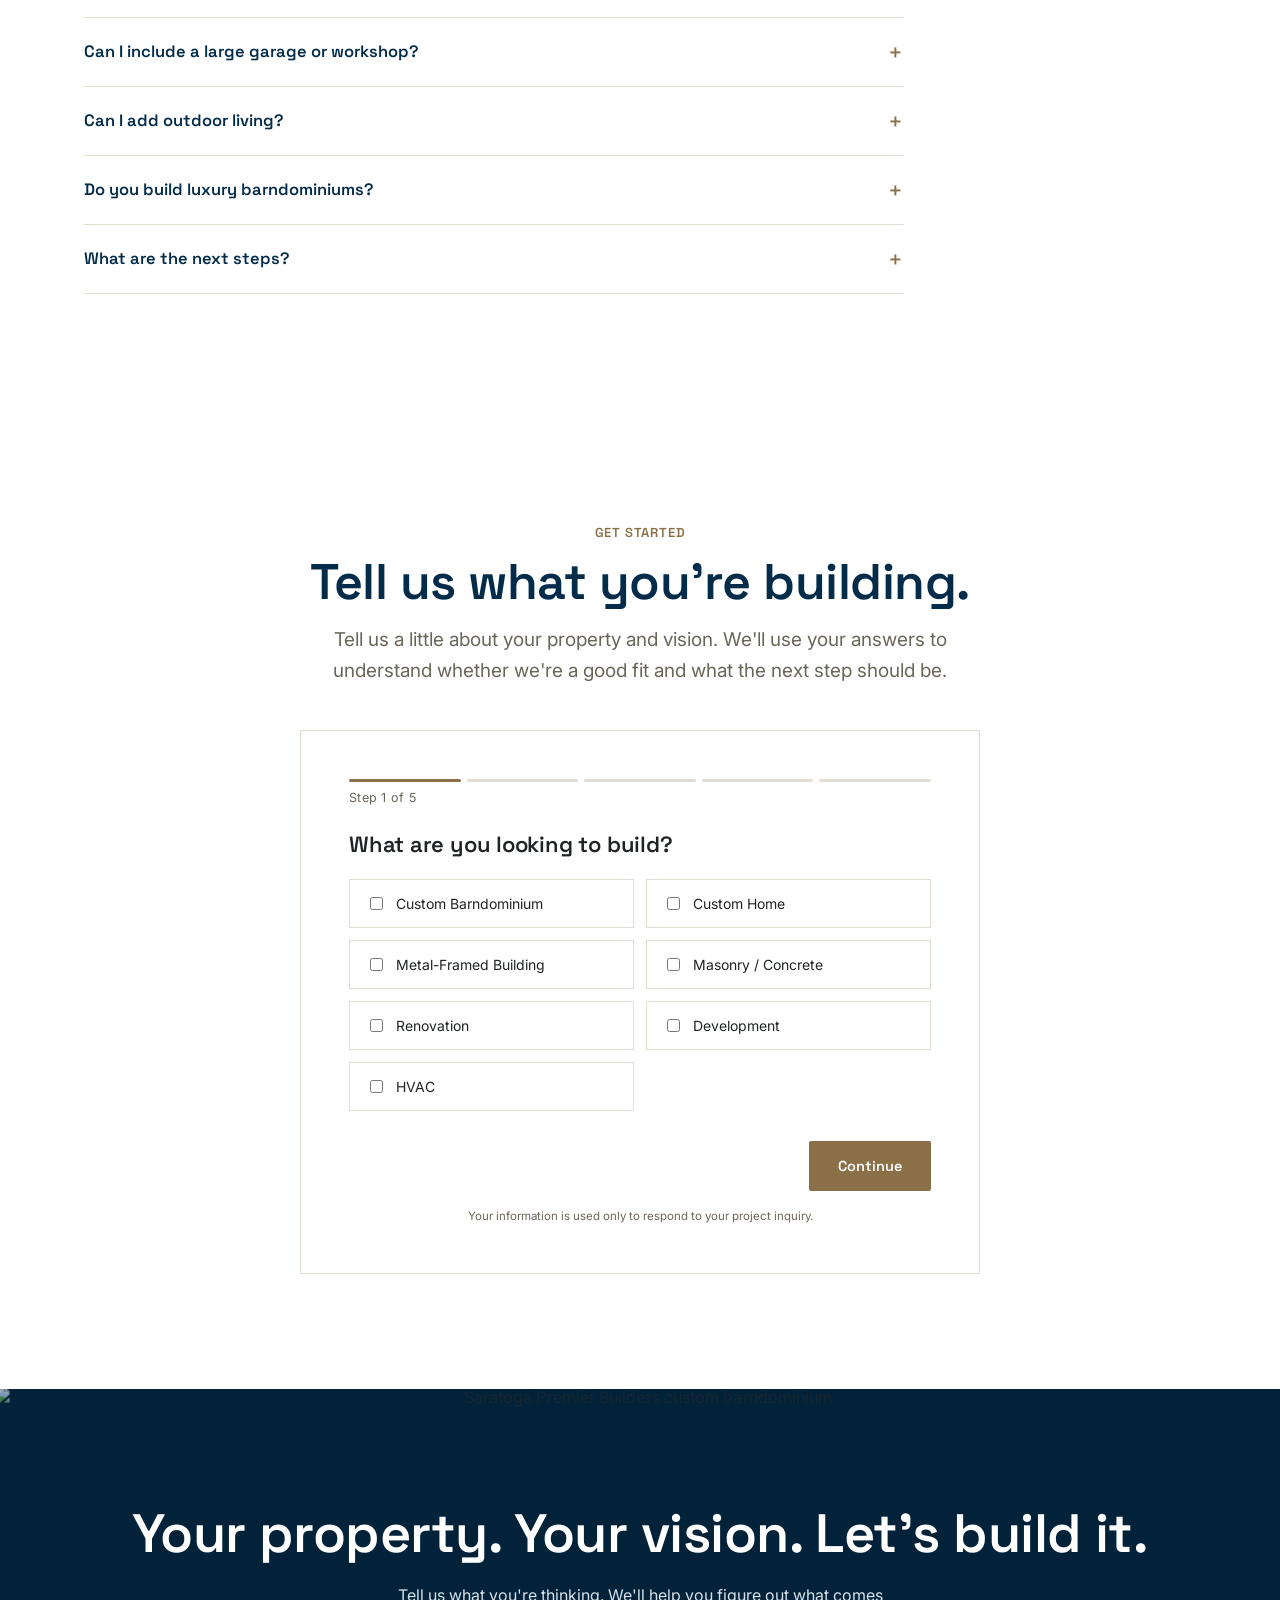
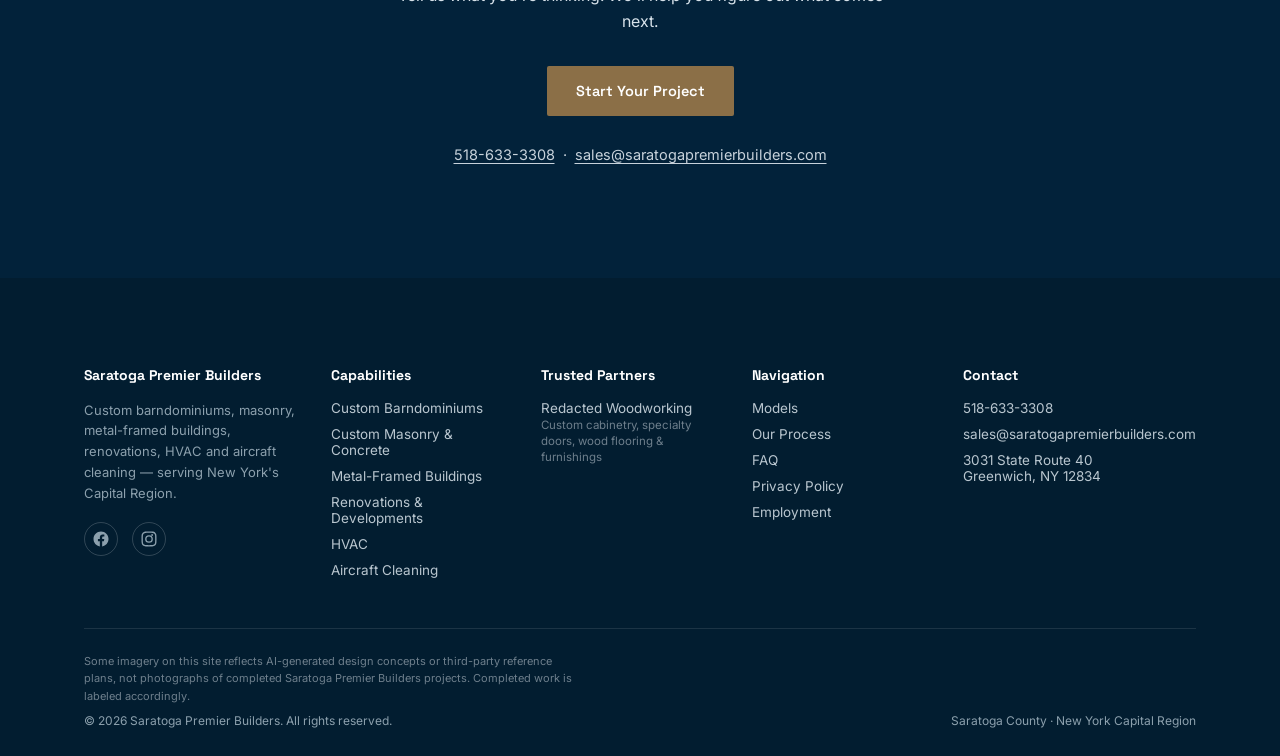
==== commit fa2c8e94: "Remove duplicate Redacted Woodworking partner card after wishlist section" ====
--- a/index.html
+++ b/index.html
@@ -284,16 +284,6 @@
         <div class="wish-item">Entertainment Spaces</div>
       </div>
       <a href="#start" class="btn btn-ghost" style="margin-top:32px;">Talk about your vision <svg width="16" height="10" viewBox="0 0 16 10" fill="none"><path d="M1 5H15M15 5L10.5 1M15 5L10.5 9" stroke="currentColor" stroke-width="1.5"/></svg></a>
-
-      <div class="partner-card">
-        <img src="assets/logo-redacted-woodworking.png" alt="Redacted Woodworking" class="partner-logo">
-        <div>
-          <div class="partner-tag">Trusted Partner</div>
-          <h4>Custom cabinetry, doors, flooring &amp; furnishings by Redacted Woodworking</h4>
-          <p>For interior finishes that match the level of craftsmanship in the build itself, we partner with Redacted Woodworking for custom cabinets, specialty doors, wood flooring and handcrafted furnishings — built from premium hardwoods to last for generations.</p>
-        </div>
-        <a href="https://redactedwoodworking.com" target="_blank" rel="noopener" class="btn btn-outline-dark">Visit Redacted Woodworking</a>
-      </div>
     </div>
   </section>
 
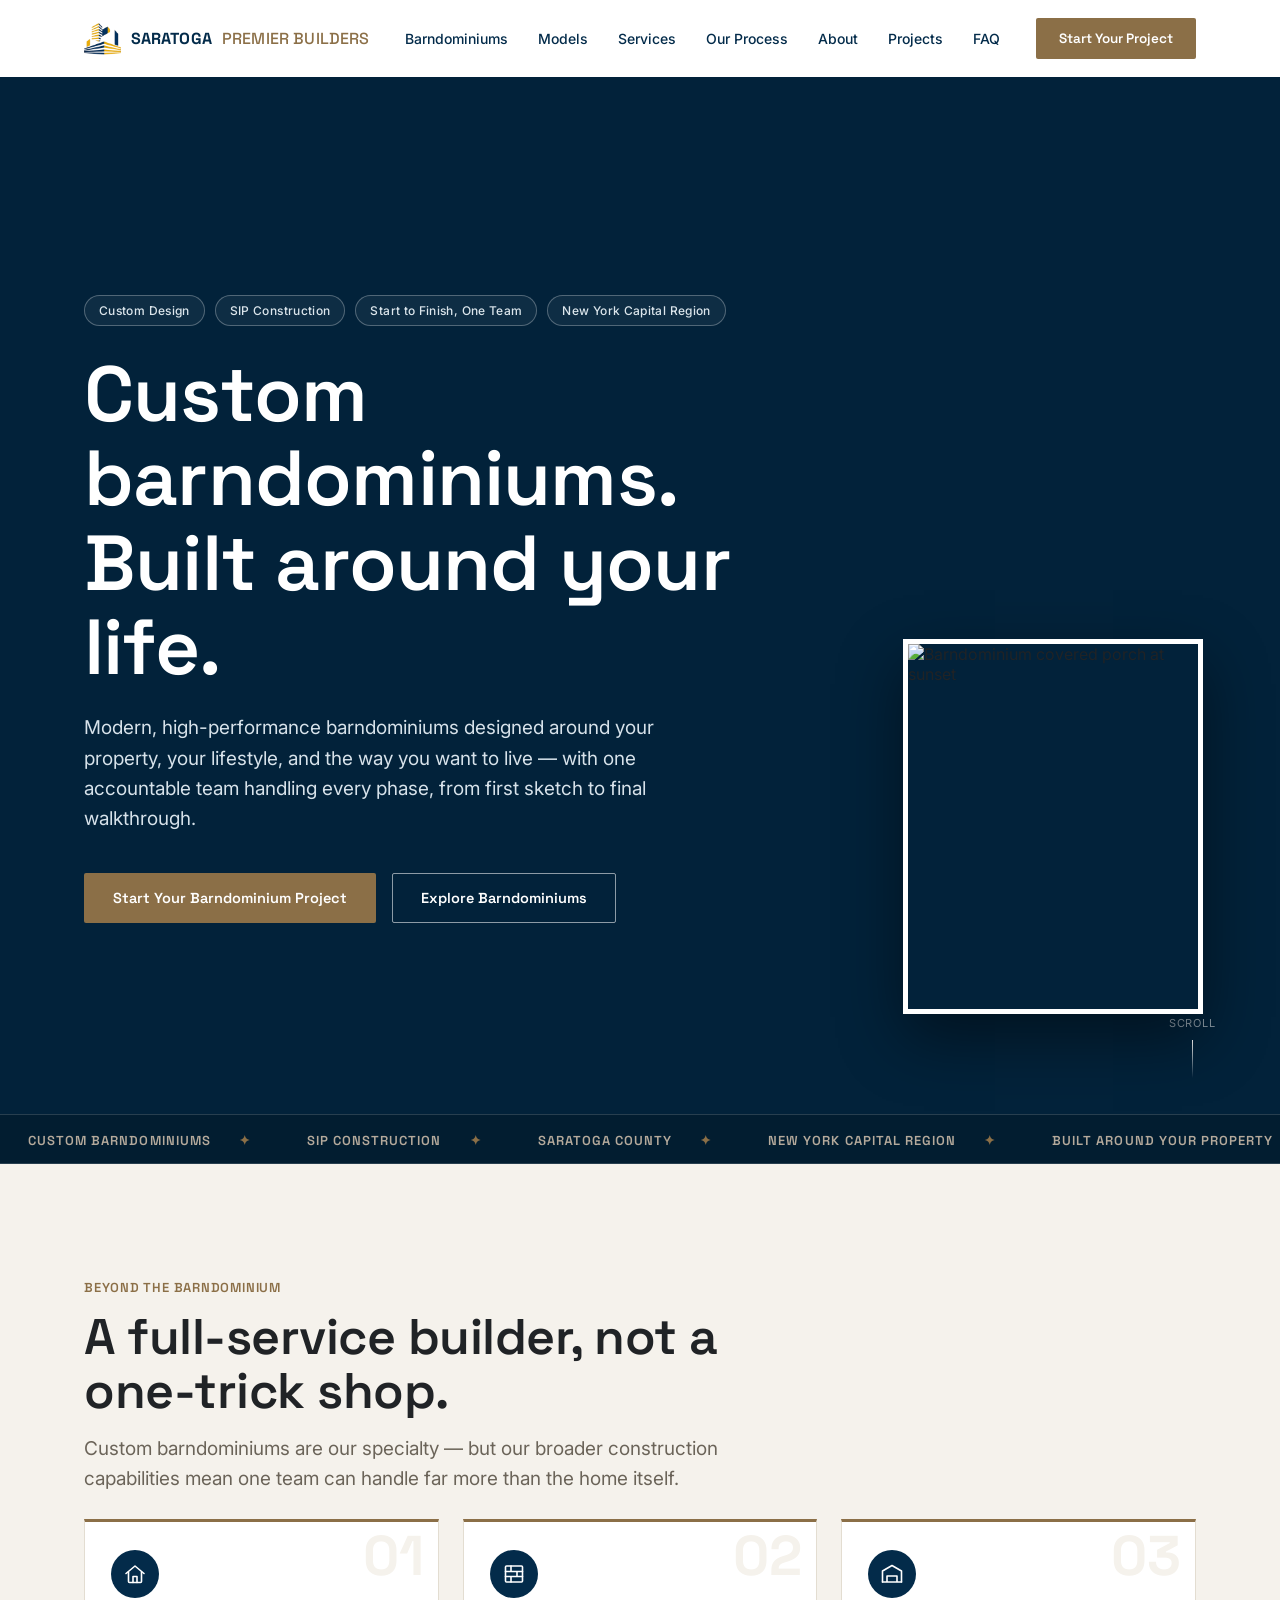
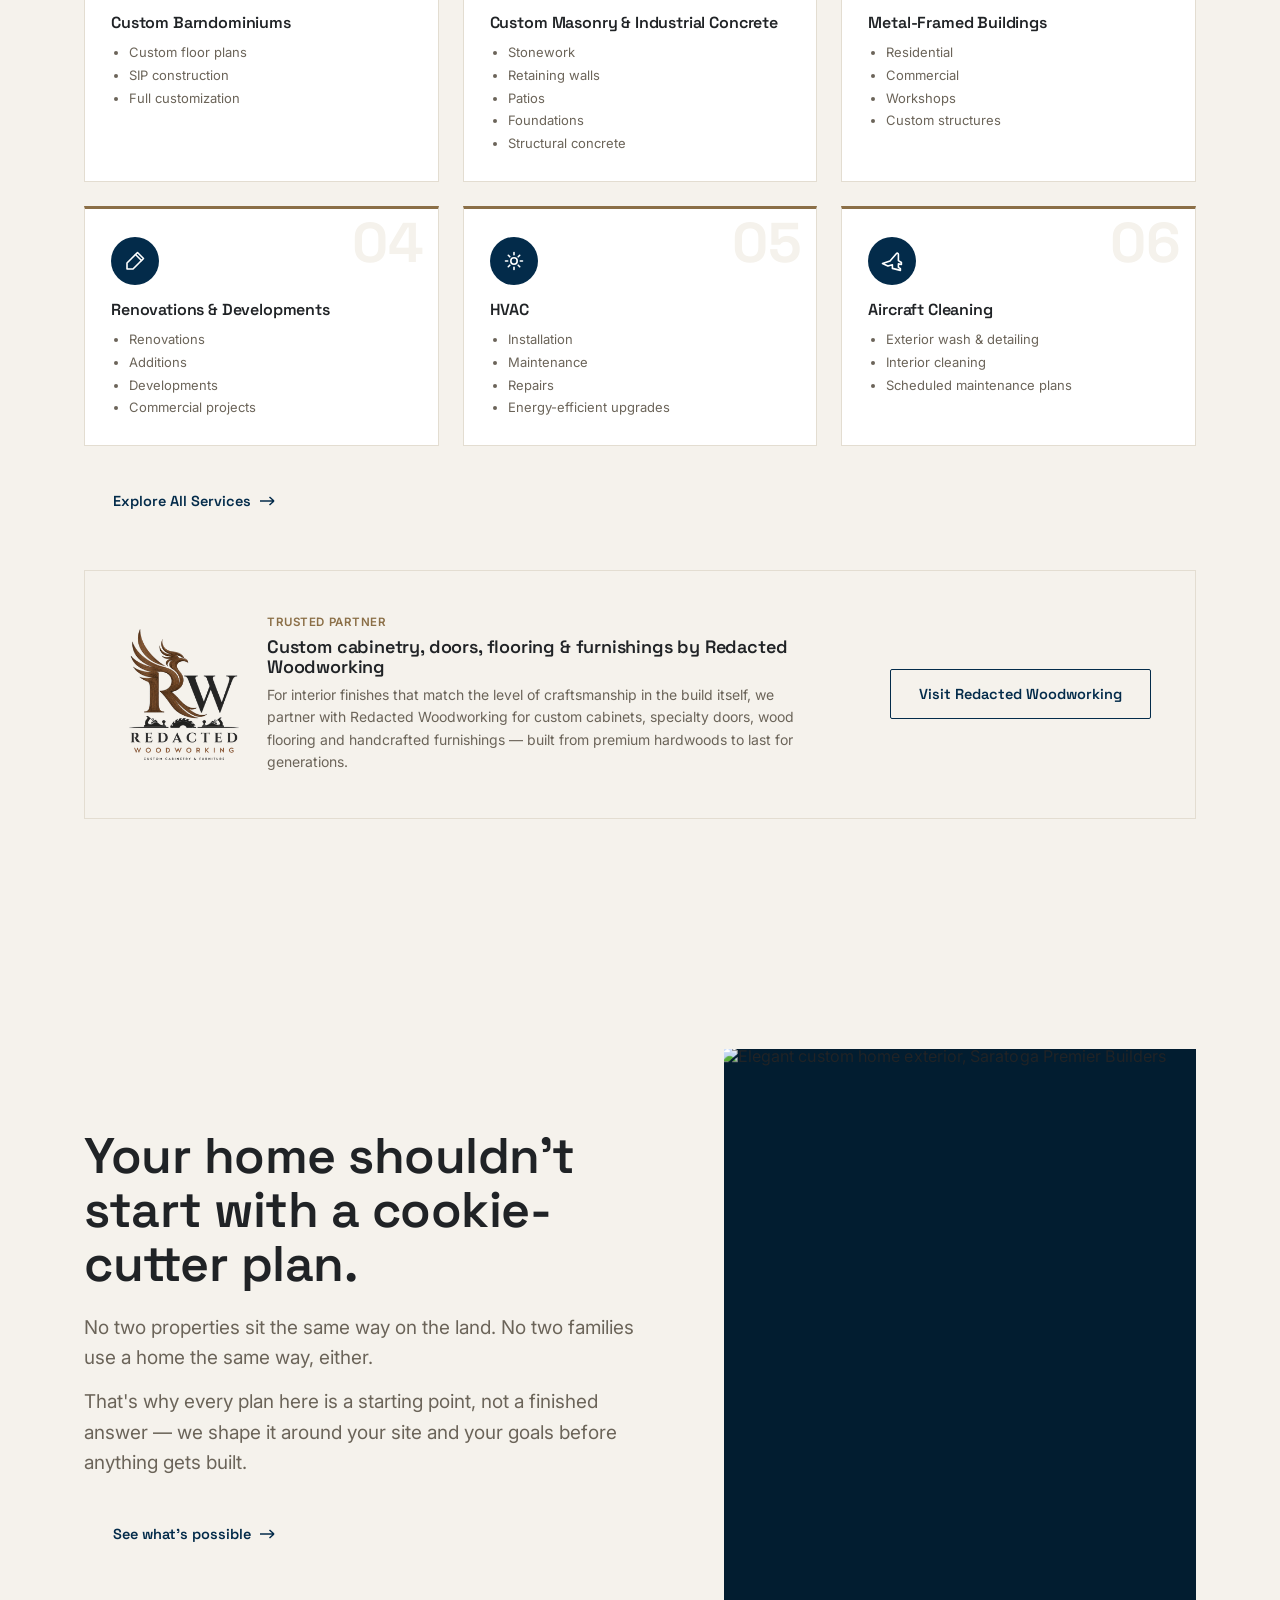
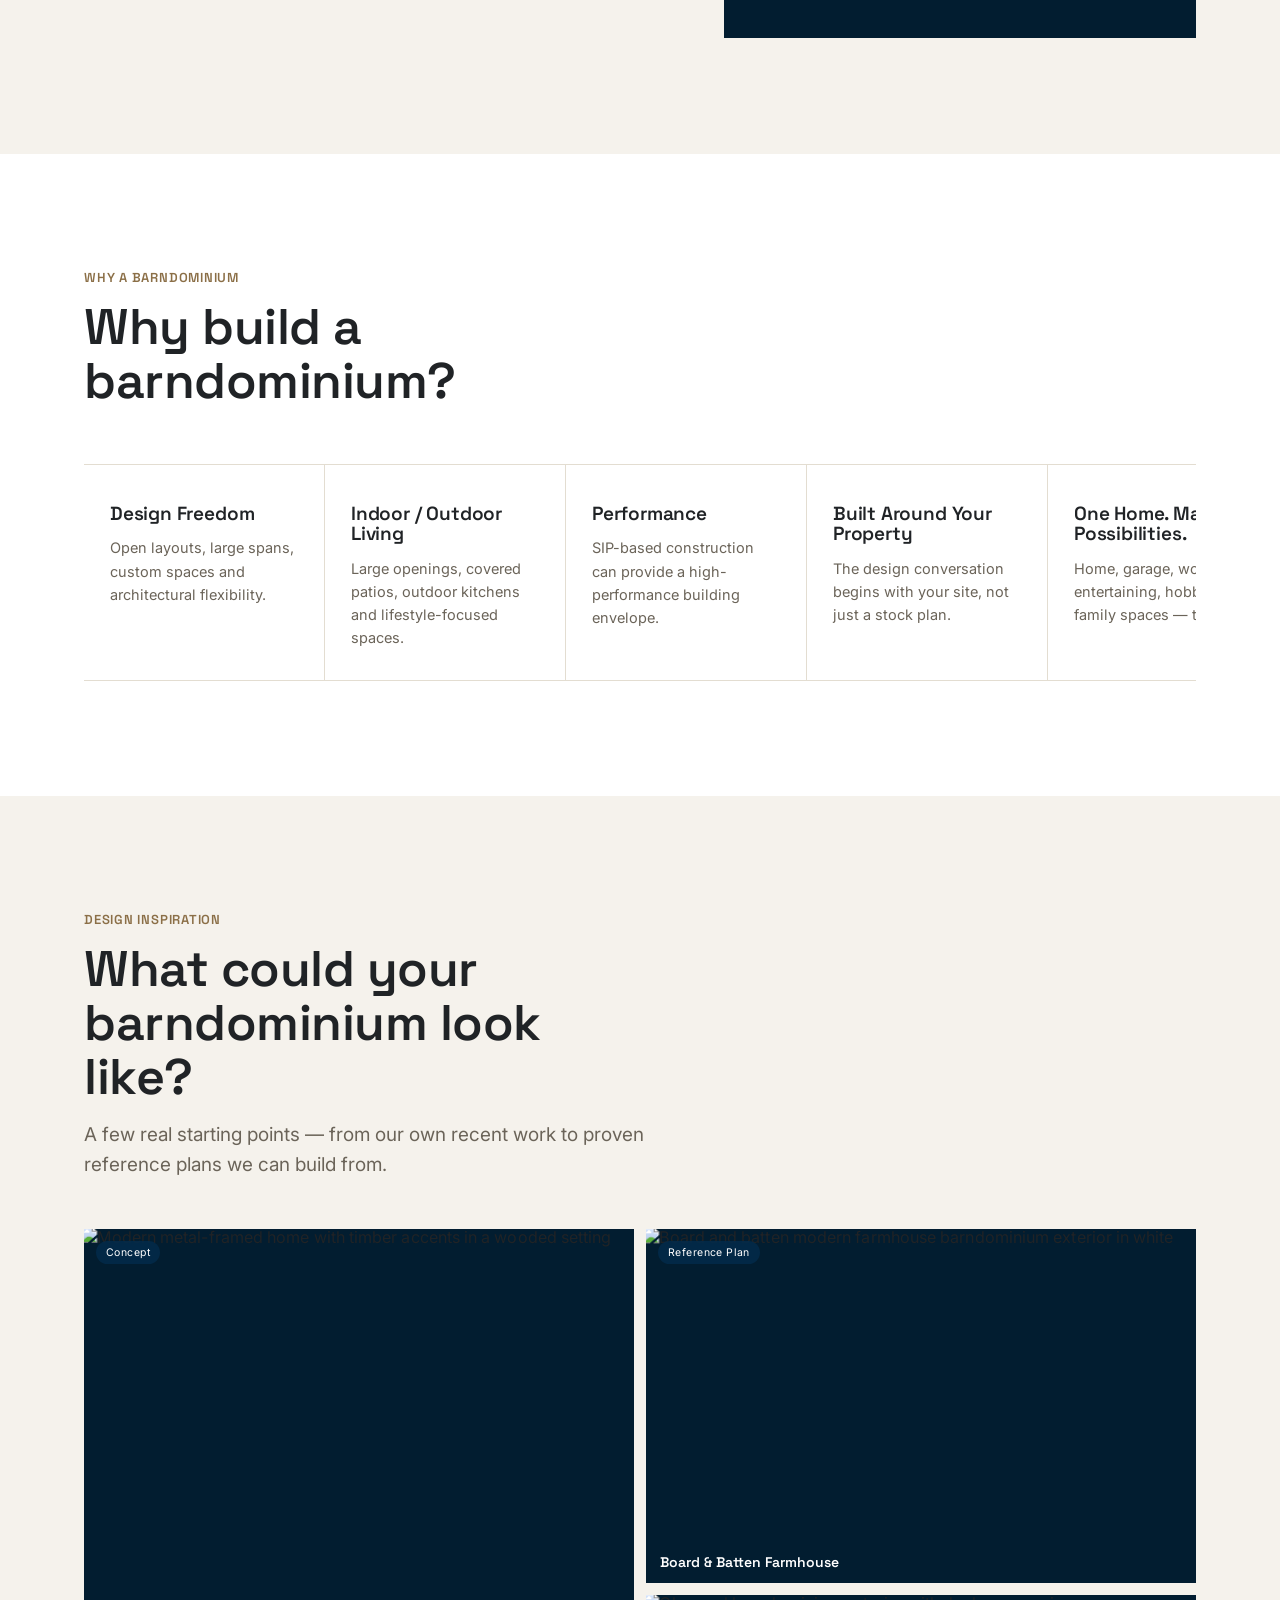
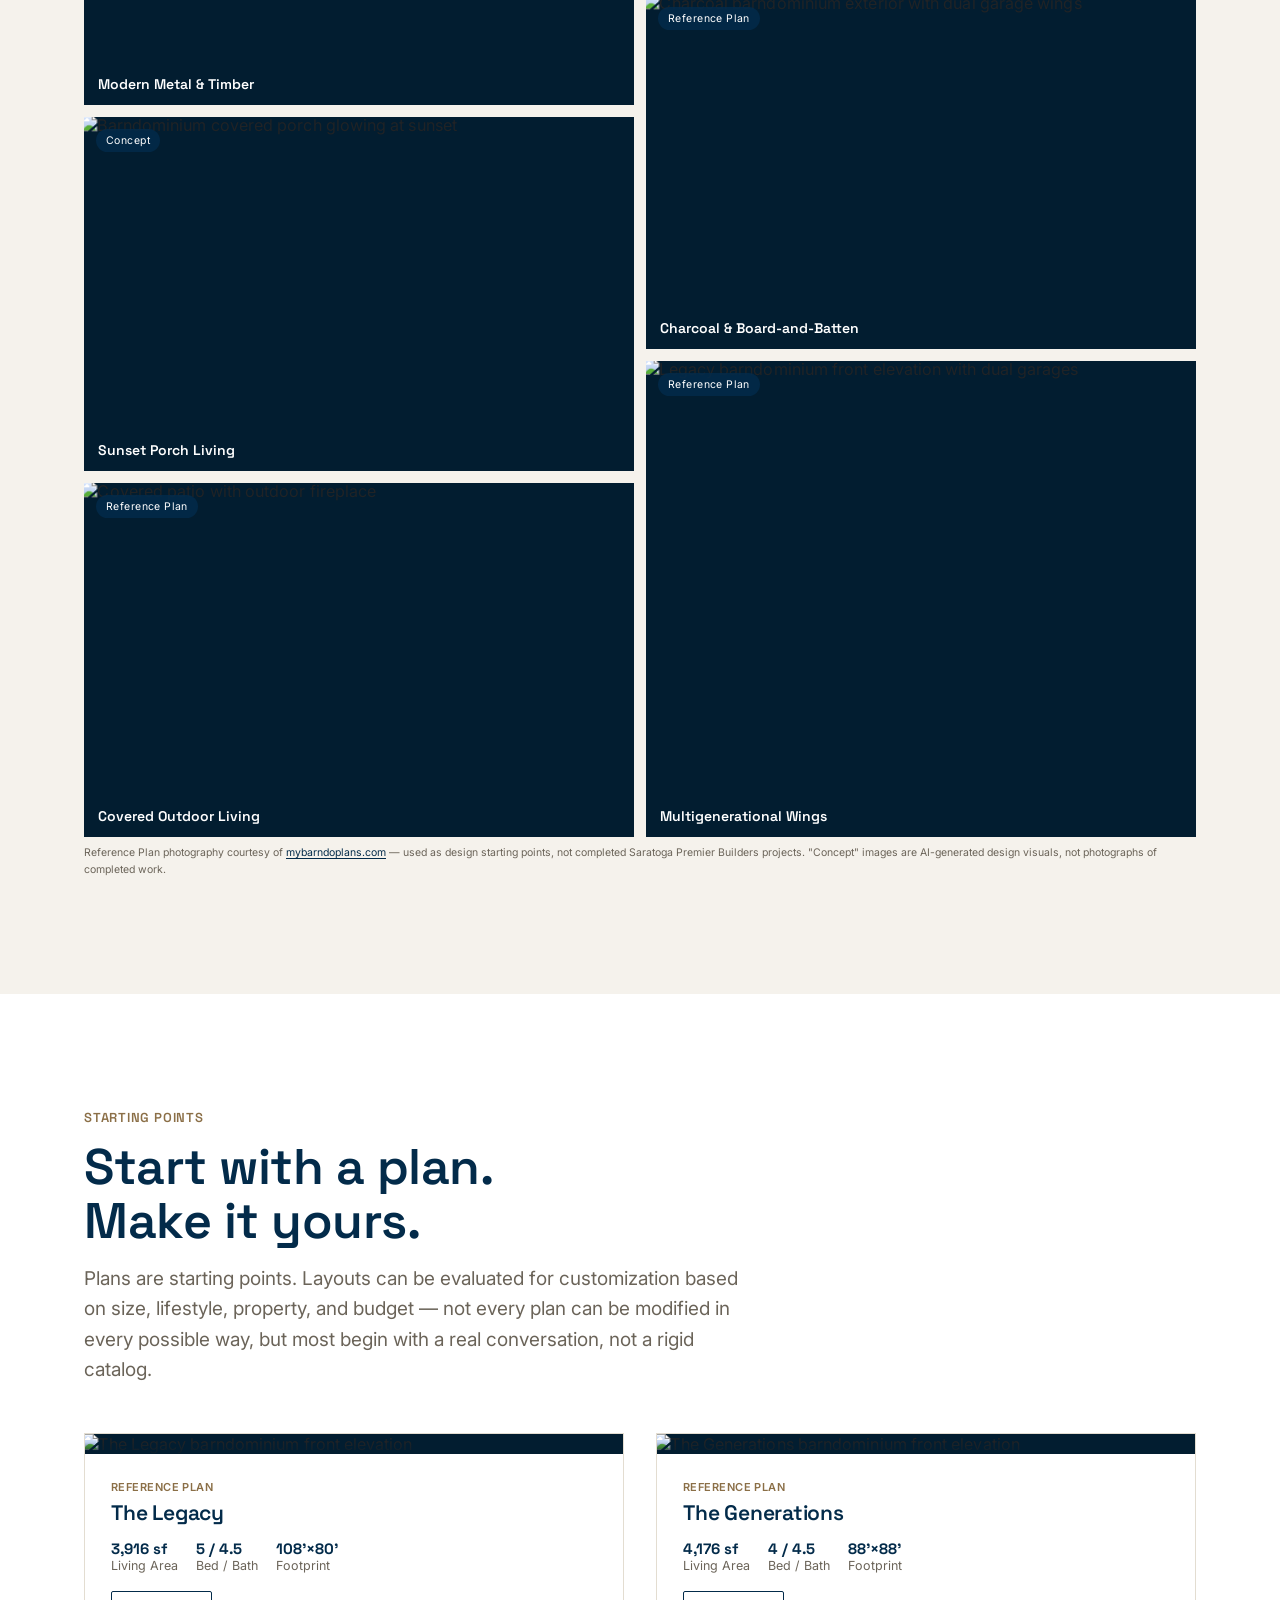
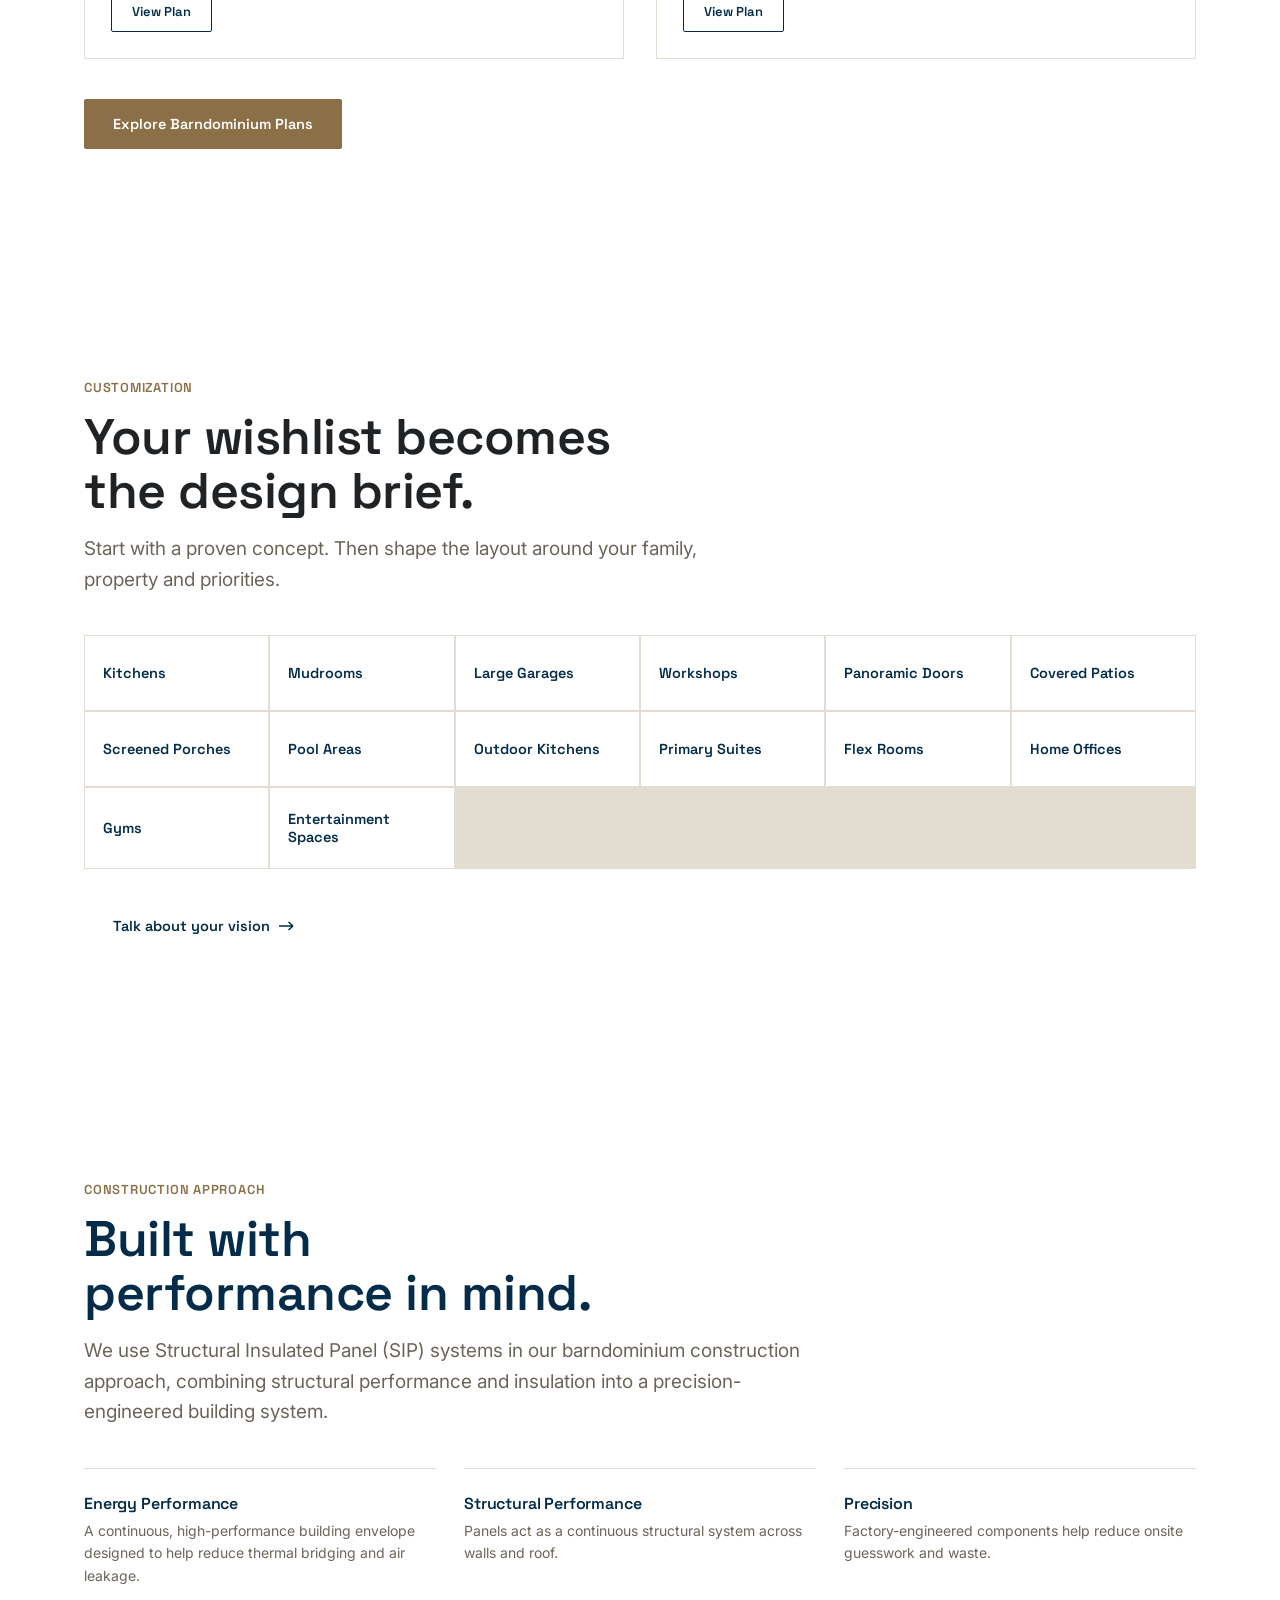
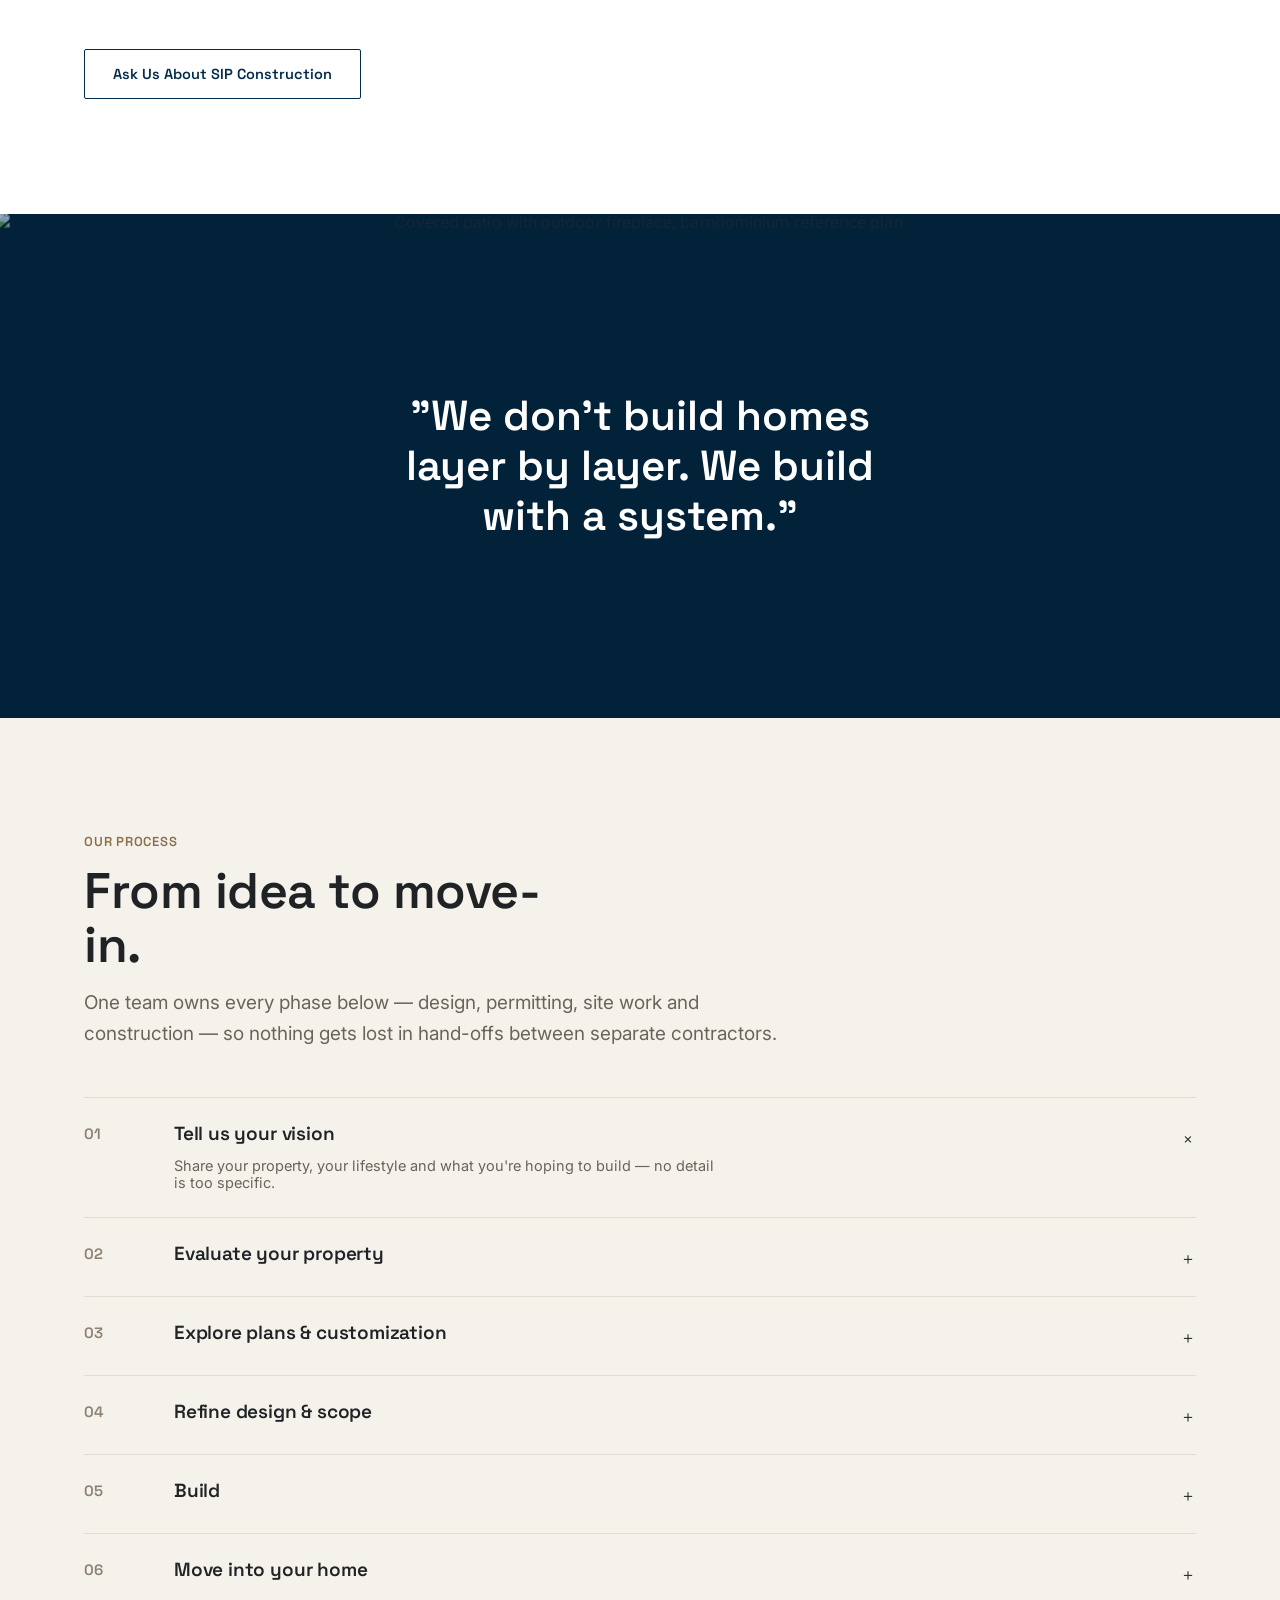
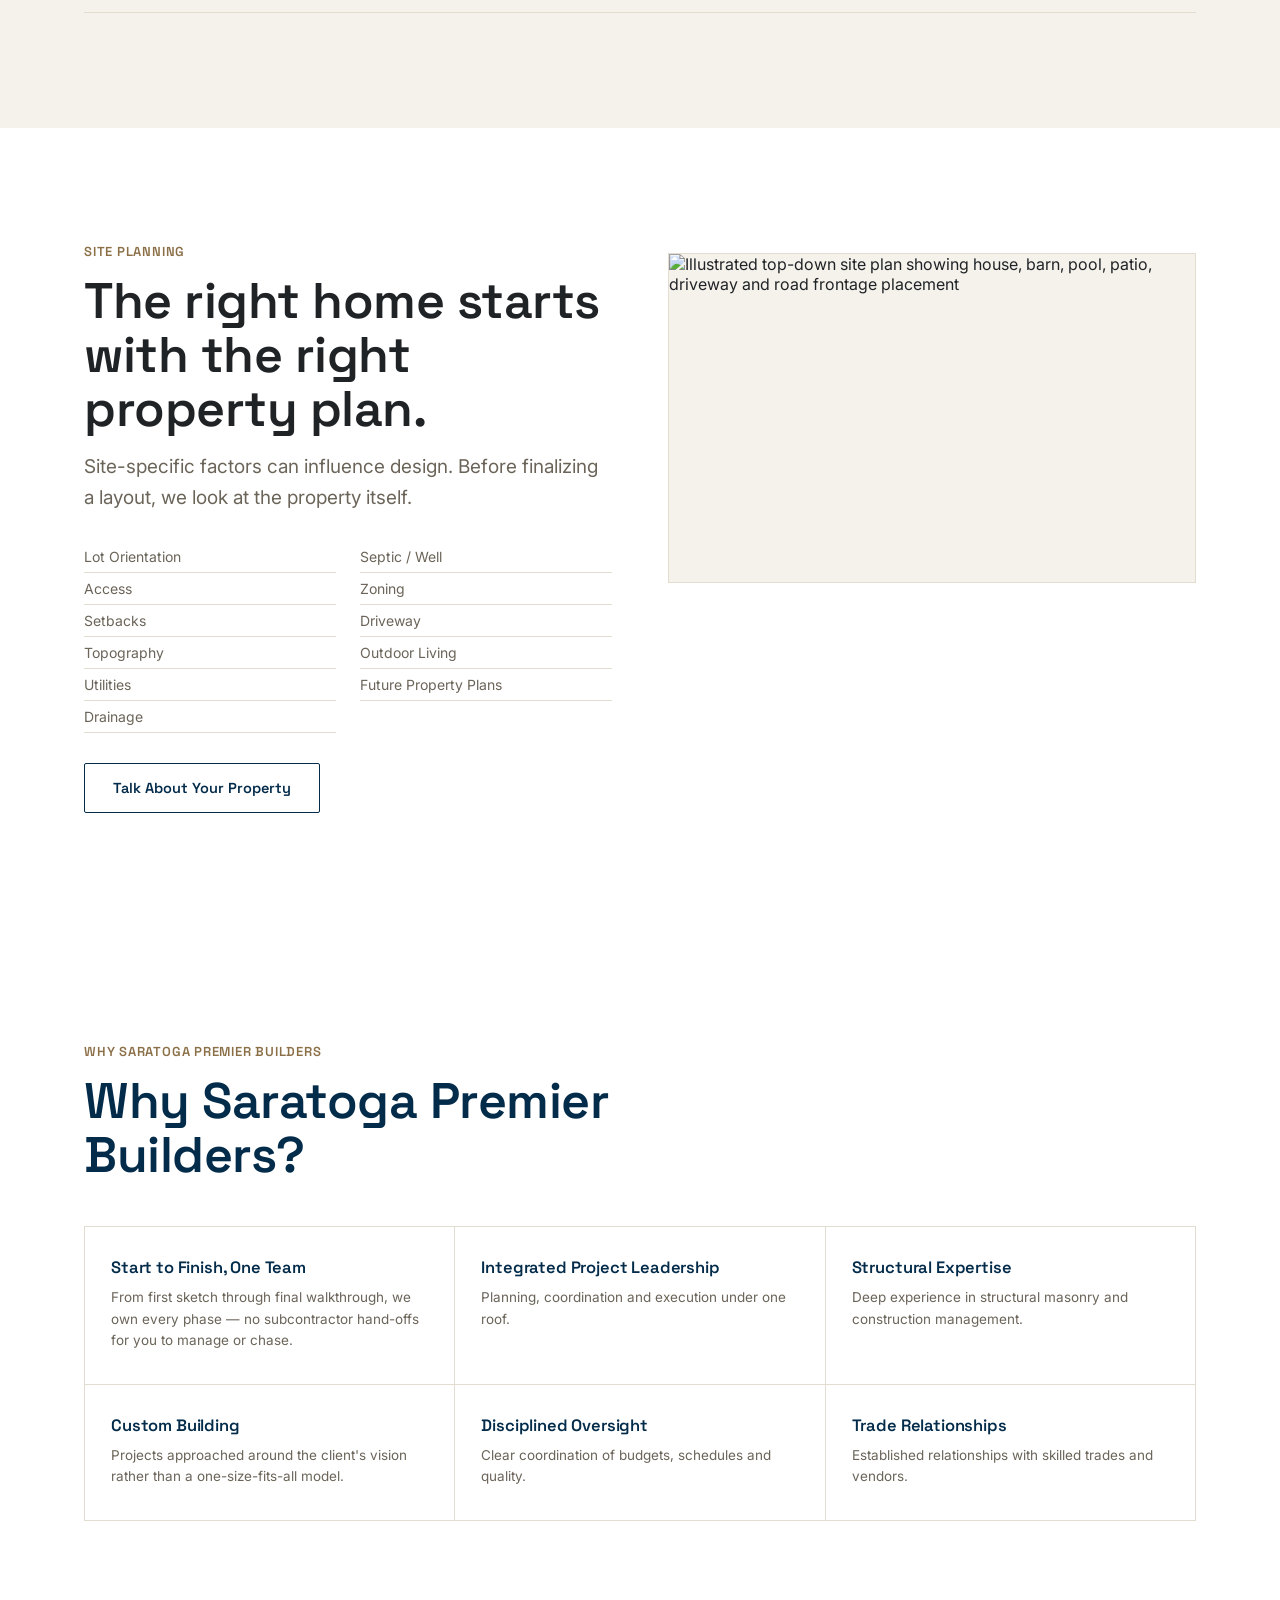
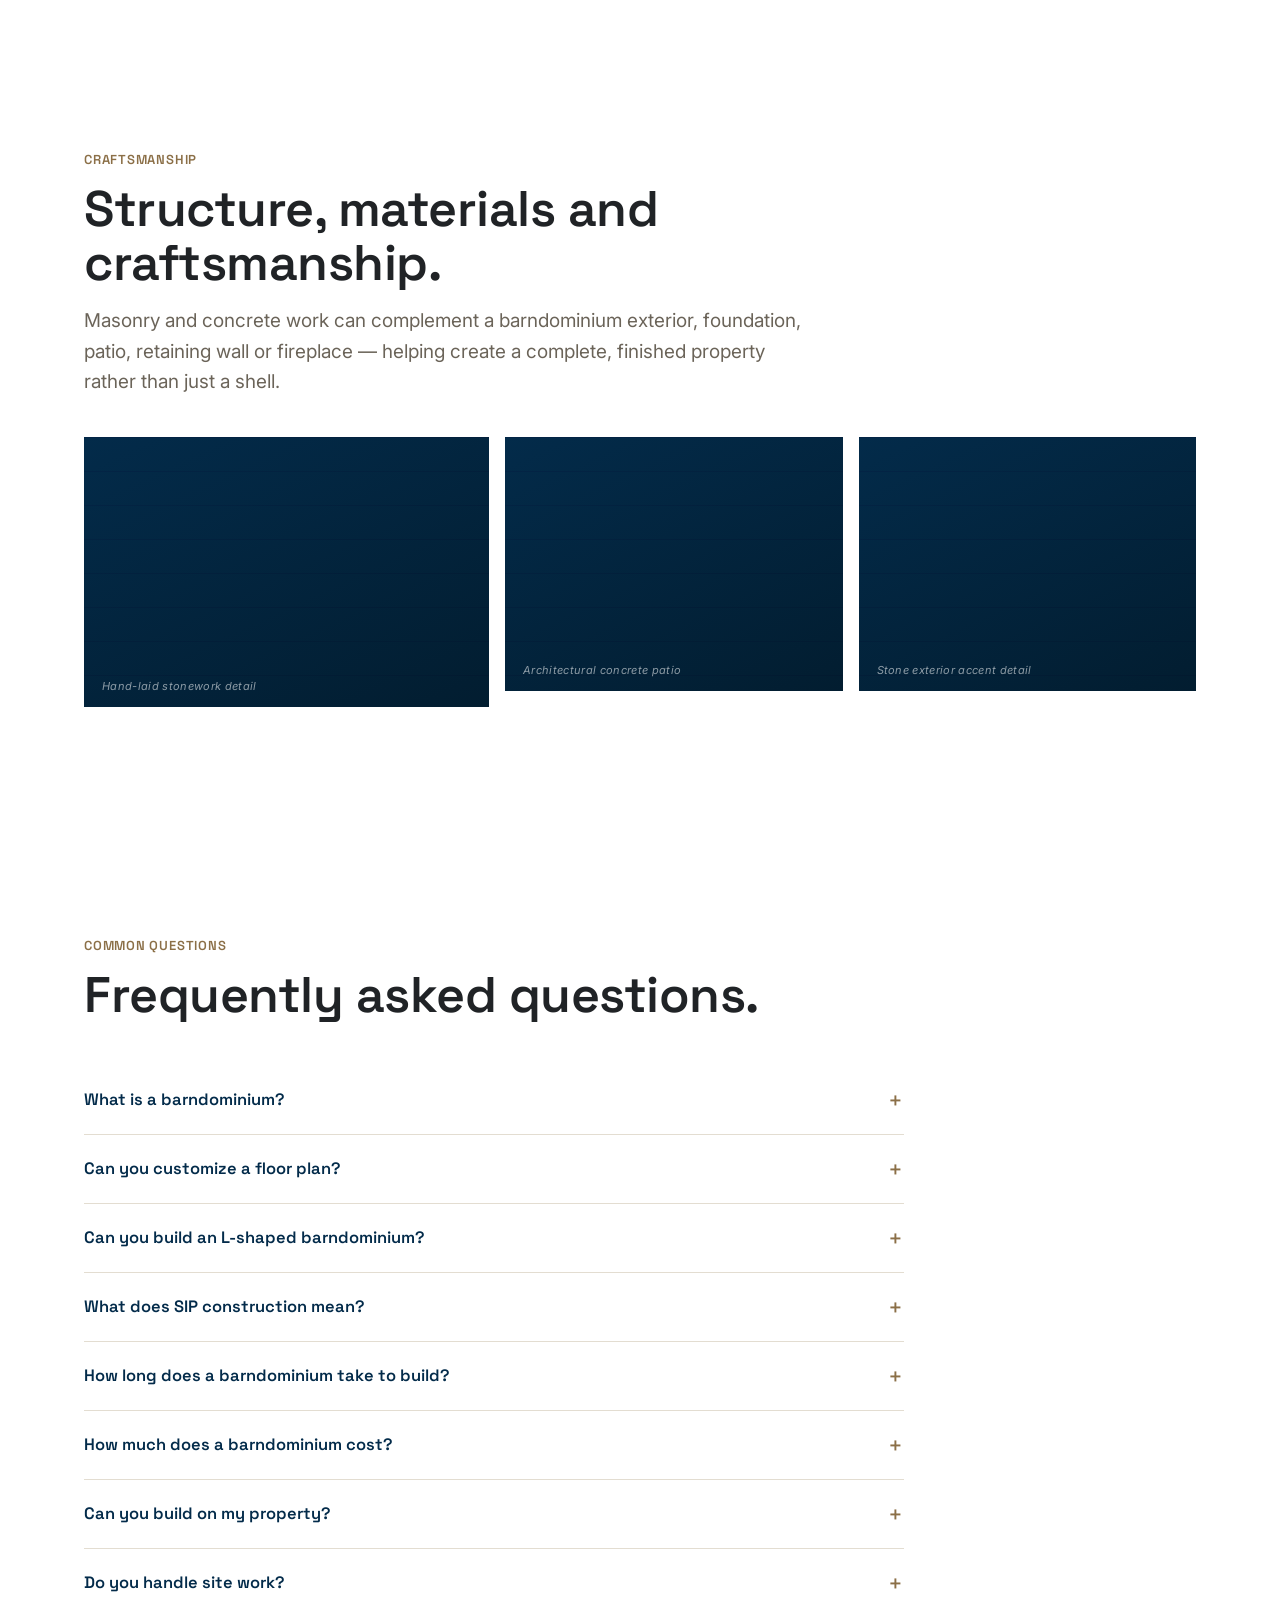
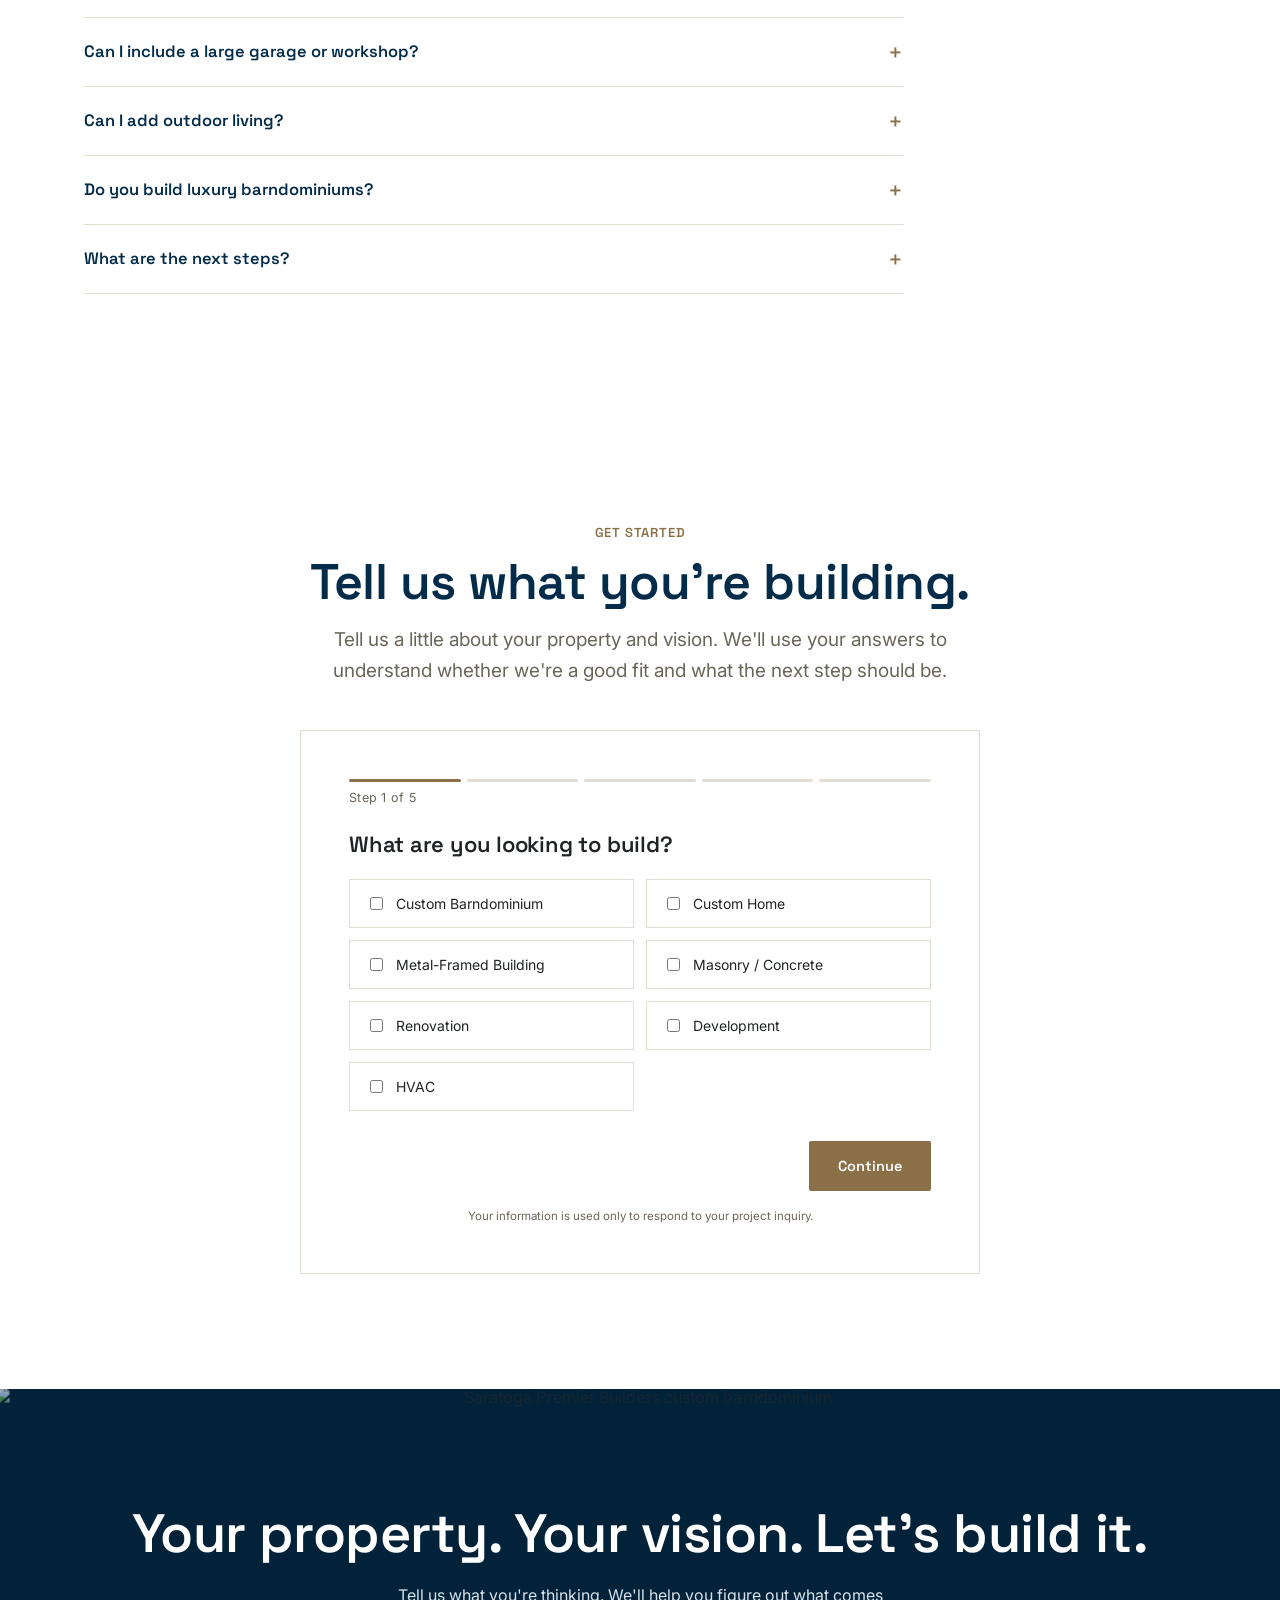
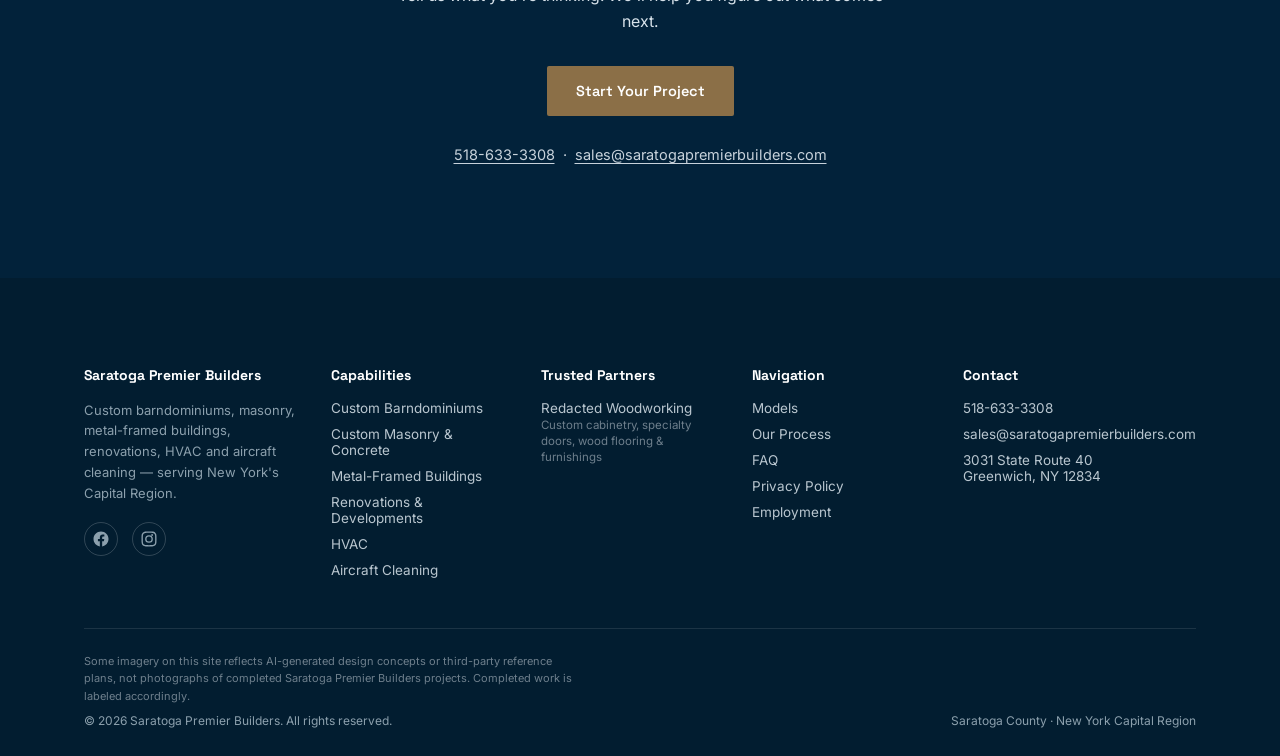
==== commit 86e7aebc: "Replace site plan boxes with real AI-generated illustration: index.html" ====
--- a/index.html
+++ b/index.html
@@ -367,12 +367,7 @@
         <a href="#start" class="btn btn-outline-dark" style="margin-top:30px;">Talk About Your Property</a>
       </div>
       <div class="site-diagram">
-        <div class="node" style="top:12%; left:8%; width:110px;">HOUSE</div>
-        <div class="node" style="top:10%; left:55%; width:90px;">POOL</div>
-        <div class="node" style="top:32%; left:38%; width:90px;">PATIO</div>
-        <div class="node" style="top:52%; left:8%; width:110px;">DRIVEWAY</div>
-        <div class="node" style="top:34%; left:70%; width:90px;">BARN</div>
-        <div class="road">ROAD FRONTAGE</div>
+        <img src="assets/site-plan-illustration.jpg" alt="Illustrated top-down site plan showing house, barn, pool, patio, driveway and road frontage placement">
       </div>
     </div>
   </section>
